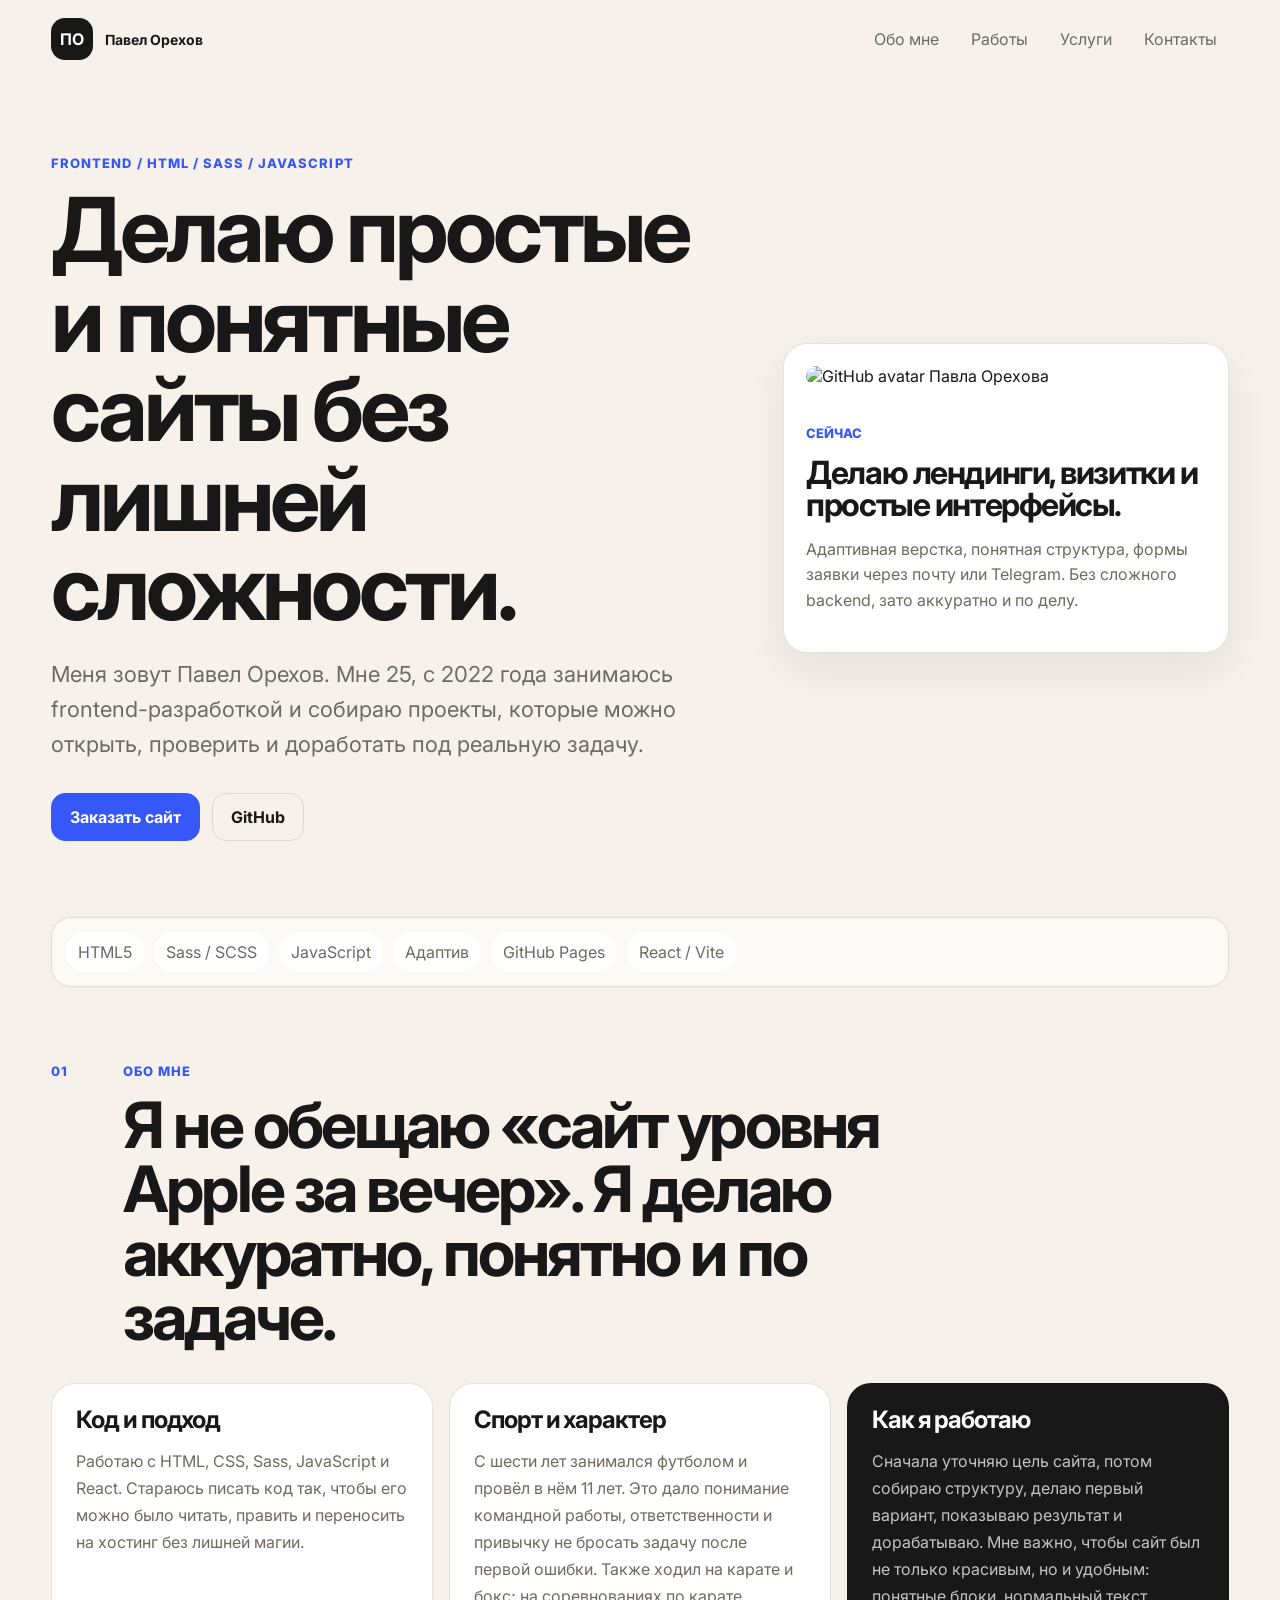
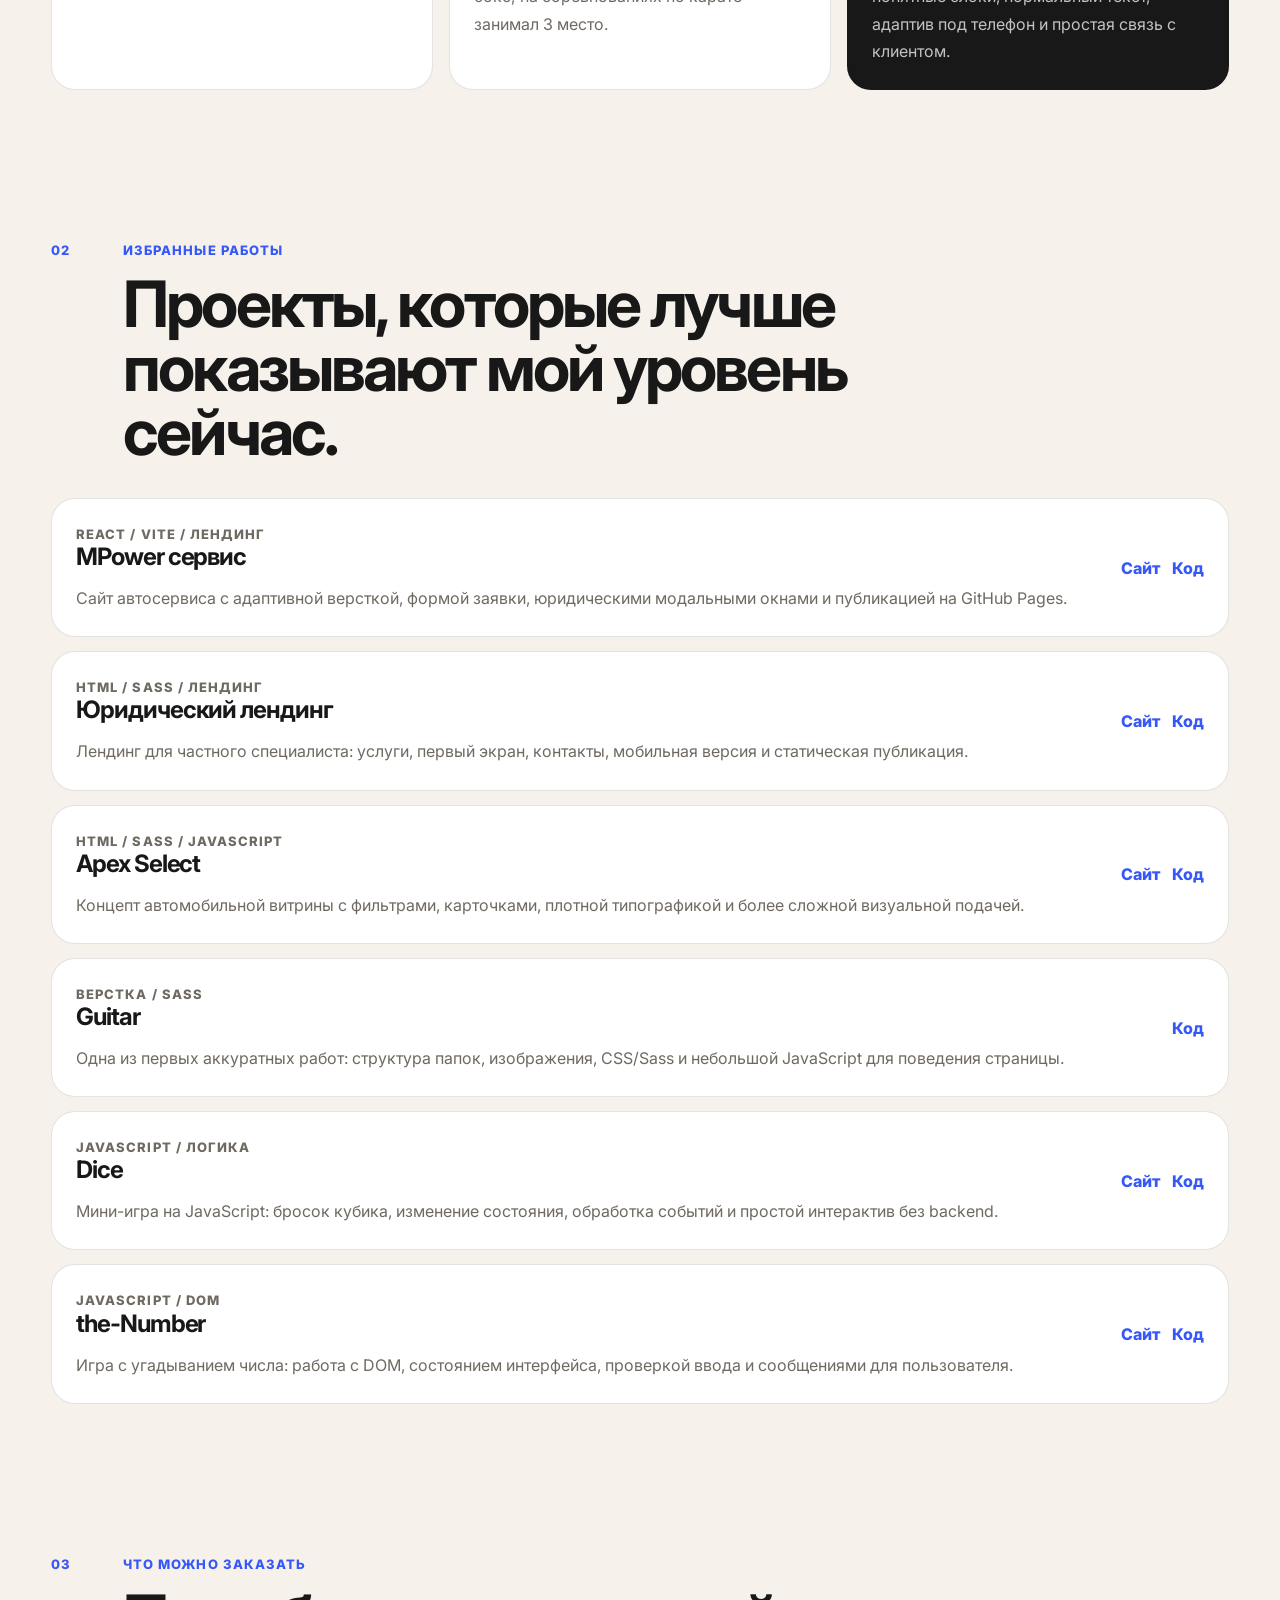
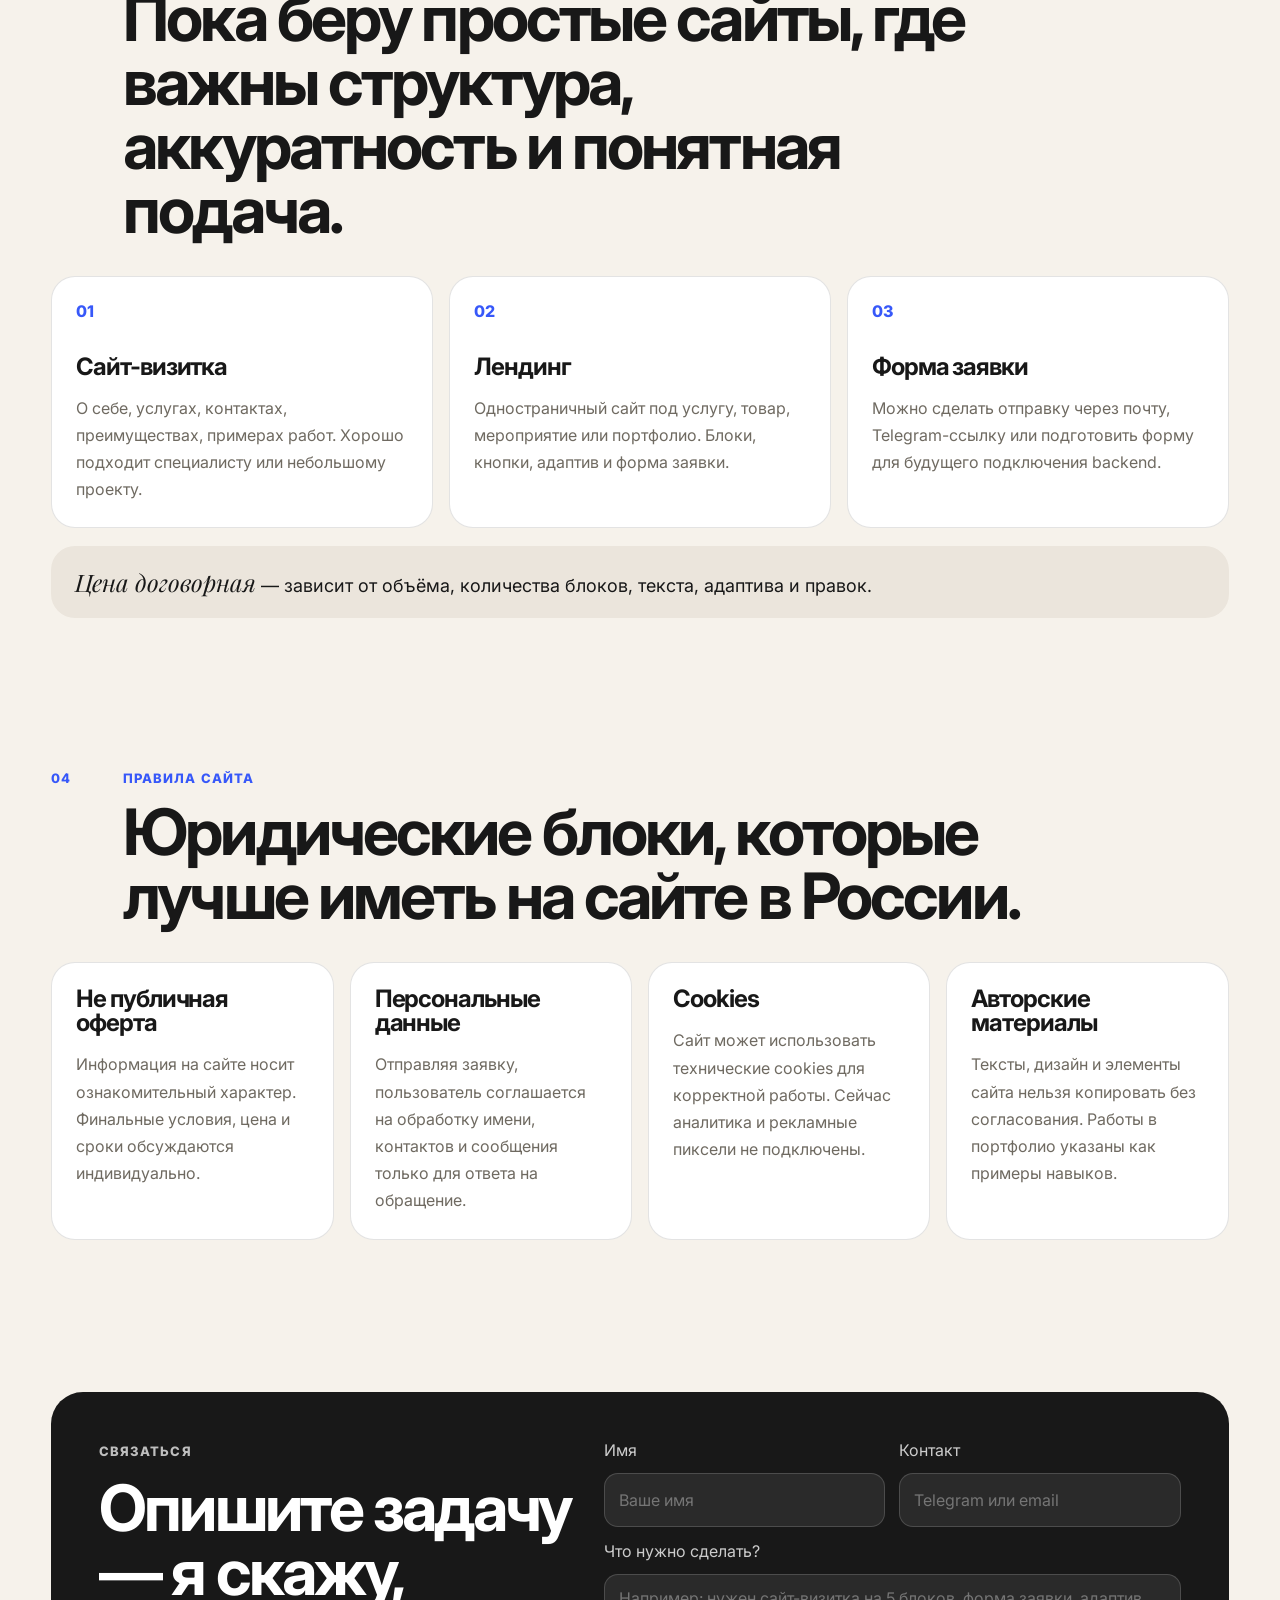
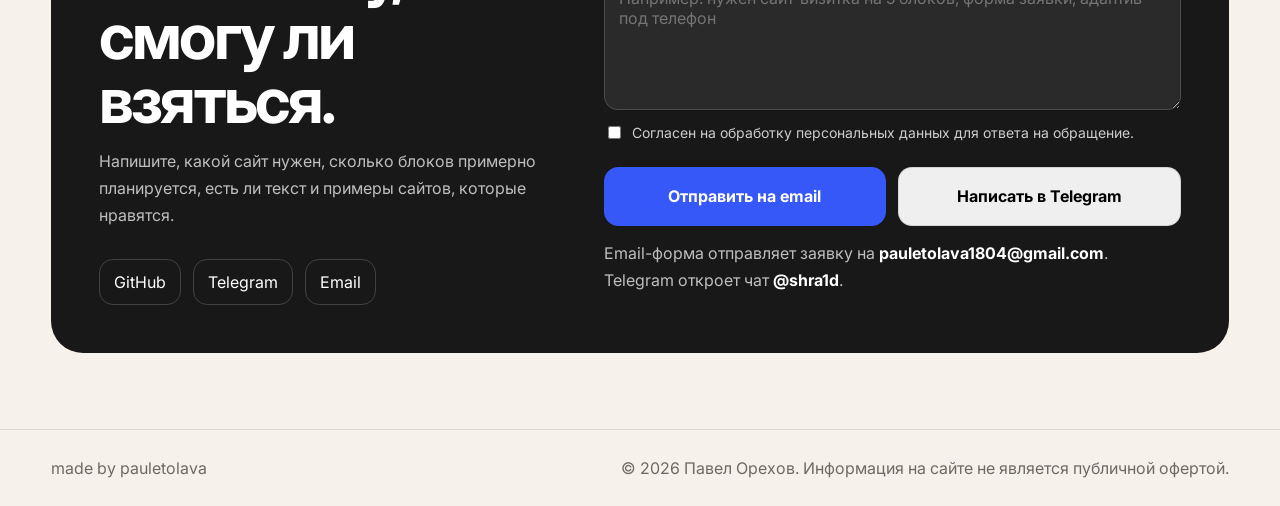
==== index.html @ 25cfa4a0 "Update portfolio projects" ====
<!DOCTYPE html>
<html lang="ru">
<head>
  <meta charset="UTF-8">
  <meta name="viewport" content="width=device-width, initial-scale=1.0">
  <meta name="description" content="Павел Орехов — frontend-разработчик. Сайты-визитки, лендинги и простые интерфейсы на HTML, Sass, JavaScript и React.">
  <meta name="author" content="Павел Орехов">
  <title>Павел Орехов — frontend-разработчик</title>
  <link rel="preconnect" href="https://fonts.googleapis.com">
  <link rel="preconnect" href="https://fonts.gstatic.com" crossorigin>
  <link href="https://fonts.googleapis.com/css2?family=Inter:wght@400;500;600;700;800&family=Playfair+Display:ital,wght@1,600&display=swap" rel="stylesheet">
  <link rel="stylesheet" href="css/style.css">
</head>
<body>
  <header class="header" data-header>
    <a class="logo" href="#top" aria-label="На главную">
      <span>ПО</span>
      <small>Павел Орехов</small>
    </a>

    <nav class="nav" data-nav aria-label="Основная навигация">
      <a href="#about">Обо мне</a>
      <a href="#works">Работы</a>
      <a href="#services">Услуги</a>
      <a href="#contact">Контакты</a>
    </nav>

    <button class="menu" data-menu type="button" aria-label="Открыть меню" aria-expanded="false">
      <span></span>
      <span></span>
    </button>
  </header>

  <main id="top">
    <section class="hero section">
      <div class="hero__content reveal">
        <p class="eyebrow">Frontend / HTML / Sass / JavaScript</p>
        <h1>Делаю простые и понятные сайты без лишней сложности.</h1>
        <p class="lead">
          Меня зовут Павел Орехов. Мне <span data-age data-birth="2001-10-07">24</span>, с 2022 года занимаюсь frontend-разработкой и собираю проекты, которые можно открыть, проверить и доработать под реальную задачу.
        </p>
        <div class="hero__actions">
          <a class="btn btn--primary" href="#contact">Заказать сайт</a>
          <a class="btn btn--ghost" href="https://github.com/Paul1l" target="_blank" rel="noopener">GitHub</a>
        </div>
      </div>

      <aside class="hero__card reveal" aria-label="Краткая информация">
        <img src="https://github.com/Paul1l.png" alt="GitHub avatar Павла Орехова" class="avatar">
        <div>
          <p class="card-label">Сейчас</p>
          <h2>Делаю лендинги, визитки и простые интерфейсы.</h2>
          <p>Адаптивная верстка, понятная структура, формы заявки через почту или Telegram. Без сложного backend, зато аккуратно и по делу.</p>
        </div>
      </aside>
    </section>

    <section class="strip reveal" aria-label="Ключевые навыки">
      <span>HTML5</span>
      <span>Sass / SCSS</span>
      <span>JavaScript</span>
      <span>Адаптив</span>
      <span>GitHub Pages</span>
      <span>React / Vite</span>
    </section>

    <section class="section about" id="about">
      <div class="section-head reveal">
        <p class="number">01</p>
        <div>
          <p class="eyebrow">Обо мне</p>
          <h2>Я не обещаю «сайт уровня Apple за вечер». Я делаю аккуратно, понятно и по задаче.</h2>
        </div>
      </div>

      <div class="about-grid">
        <article class="text-card reveal">
          <h3>Код и подход</h3>
          <p>
            Работаю с HTML, CSS, Sass, JavaScript и React. Стараюсь писать код так, чтобы его можно было читать, править и переносить на хостинг без лишней магии.
          </p>
        </article>

        <article class="text-card reveal">
          <h3>Спорт и характер</h3>
          <p>
            С шести лет занимался футболом и провёл в нём 11 лет. Это дало понимание командной работы, ответственности и привычку не бросать задачу после первой ошибки. Также ходил на карате и бокс; на соревнованиях по карате занимал 3 место.
          </p>
        </article>

        <article class="text-card text-card--accent reveal">
          <h3>Как я работаю</h3>
          <p>
            Сначала уточняю цель сайта, потом собираю структуру, делаю первый вариант, показываю результат и дорабатываю. Мне важно, чтобы сайт был не только красивым, но и удобным: понятные блоки, нормальный текст, адаптив под телефон и простая связь с клиентом.
          </p>
        </article>
      </div>
    </section>

    <section class="section works" id="works">
      <div class="section-head reveal">
        <p class="number">02</p>
        <div>
          <p class="eyebrow">Избранные работы</p>
          <h2>Проекты, которые лучше показывают мой уровень сейчас.</h2>
        </div>
      </div>

      <div class="work-list">
        <article class="work-card reveal">
          <div>
            <p class="work-type">React / Vite / лендинг</p>
            <h3>MPower сервис</h3>
            <p>Сайт автосервиса с адаптивной версткой, формой заявки, юридическими модальными окнами и публикацией на GitHub Pages.</p>
          </div>
          <div class="work-links">
            <a href="https://paul1l.github.io/M_Power-service/" target="_blank" rel="noopener">Сайт</a>
            <a href="https://github.com/Paul1l/M_Power-service" target="_blank" rel="noopener">Код</a>
          </div>
        </article>

        <article class="work-card reveal">
          <div>
            <p class="work-type">HTML / Sass / лендинг</p>
            <h3>Юридический лендинг</h3>
            <p>Лендинг для частного специалиста: услуги, первый экран, контакты, мобильная версия и статическая публикация.</p>
          </div>
          <div class="work-links">
            <a href="https://paul1l.github.io/lawyer-landing/" target="_blank" rel="noopener">Сайт</a>
            <a href="https://github.com/Paul1l/lawyer-landing" target="_blank" rel="noopener">Код</a>
          </div>
        </article>

        <article class="work-card reveal">
          <div>
            <p class="work-type">HTML / Sass / JavaScript</p>
            <h3>Apex Select</h3>
            <p>Концепт автомобильной витрины с фильтрами, карточками, плотной типографикой и более сложной визуальной подачей.</p>
          </div>
          <div class="work-links">
            <a href="https://paul1l.github.io/Apex-Select/" target="_blank" rel="noopener">Сайт</a>
            <a href="https://github.com/Paul1l/Apex-Select" target="_blank" rel="noopener">Код</a>
          </div>
        </article>

        <article class="work-card reveal">
          <div>
            <p class="work-type">Верстка / Sass</p>
            <h3>Guitar</h3>
            <p>Одна из первых аккуратных работ: структура папок, изображения, CSS/Sass и небольшой JavaScript для поведения страницы.</p>
          </div>
          <div class="work-links">
            <a href="https://github.com/Paul1l/Guitar" target="_blank" rel="noopener">Код</a>
          </div>
        </article>

        <article class="work-card reveal">
          <div>
            <p class="work-type">JavaScript / логика</p>
            <h3>Dice</h3>
            <p>Мини-игра на JavaScript: бросок кубика, изменение состояния, обработка событий и простой интерактив без backend.</p>
          </div>
          <div class="work-links">
            <a href="https://paul1l.github.io/-dice/" target="_blank" rel="noopener">Сайт</a>
            <a href="https://github.com/Paul1l/-dice" target="_blank" rel="noopener">Код</a>
          </div>
        </article>

        <article class="work-card reveal">
          <div>
            <p class="work-type">JavaScript / DOM</p>
            <h3>the-Number</h3>
            <p>Игра с угадыванием числа: работа с DOM, состоянием интерфейса, проверкой ввода и сообщениями для пользователя.</p>
          </div>
          <div class="work-links">
            <a href="https://paul1l.github.io/the-Number/" target="_blank" rel="noopener">Сайт</a>
            <a href="https://github.com/Paul1l/the-Number" target="_blank" rel="noopener">Код</a>
          </div>
        </article>
      </div>
    </section>

    <section class="section services" id="services">
      <div class="section-head reveal">
        <p class="number">03</p>
        <div>
          <p class="eyebrow">Что можно заказать</p>
          <h2>Пока беру простые сайты, где важны структура, аккуратность и понятная подача.</h2>
        </div>
      </div>

      <div class="service-grid">
        <article class="service-card reveal">
          <span>01</span>
          <h3>Сайт-визитка</h3>
          <p>О себе, услугах, контактах, преимуществах, примерах работ. Хорошо подходит специалисту или небольшому проекту.</p>
        </article>
        <article class="service-card reveal">
          <span>02</span>
          <h3>Лендинг</h3>
          <p>Одностраничный сайт под услугу, товар, мероприятие или портфолио. Блоки, кнопки, адаптив и форма заявки.</p>
        </article>
        <article class="service-card reveal">
          <span>03</span>
          <h3>Форма заявки</h3>
          <p>Можно сделать отправку через почту, Telegram-ссылку или подготовить форму для будущего подключения backend.</p>
        </article>
      </div>

      <div class="price-note reveal">
        <p><em>Цена договорная</em> — зависит от объёма, количества блоков, текста, адаптива и правок.</p>
      </div>
    </section>

    <section class="section rules" id="rules">
      <div class="section-head reveal">
        <p class="number">04</p>
        <div>
          <p class="eyebrow">Правила сайта</p>
          <h2>Юридические блоки, которые лучше иметь на сайте в России.</h2>
        </div>
      </div>

      <div class="rules-grid">
        <article class="rule-card reveal">
          <h3>Не публичная оферта</h3>
          <p>Информация на сайте носит ознакомительный характер. Финальные условия, цена и сроки обсуждаются индивидуально.</p>
        </article>
        <article class="rule-card reveal">
          <h3>Персональные данные</h3>
          <p>Отправляя заявку, пользователь соглашается на обработку имени, контактов и сообщения только для ответа на обращение.</p>
        </article>
        <article class="rule-card reveal">
          <h3>Cookies</h3>
          <p>Сайт может использовать технические cookies для корректной работы. Сейчас аналитика и рекламные пиксели не подключены.</p>
        </article>
        <article class="rule-card reveal">
          <h3>Авторские материалы</h3>
          <p>Тексты, дизайн и элементы сайта нельзя копировать без согласования. Работы в портфолио указаны как примеры навыков.</p>
        </article>
      </div>
    </section>

    <section class="section contact" id="contact">
      <div class="contact-box reveal">
        <div class="contact-box__text">
          <p class="eyebrow">Связаться</p>
          <h2>Опишите задачу — я скажу, смогу ли взяться.</h2>
          <p>Напишите, какой сайт нужен, сколько блоков примерно планируется, есть ли текст и примеры сайтов, которые нравятся.</p>
          <div class="contact-links">
            <a href="https://github.com/Paul1l" target="_blank" rel="noopener">GitHub</a>
            <a href="https://t.me/pauletolava1804" target="_blank" rel="noopener">Telegram</a>
            <a href="mailto:pauletolava1804@gmail.com">Email</a>
          </div>
        </div>

        <form class="form" data-form action="https://formsubmit.co/pauletolava1804@gmail.com" method="POST">
          <input type="hidden" name="_subject" value="Новая заявка с сайта-визитки Павла Орехова">
          <input type="hidden" name="_template" value="table">
          <input type="hidden" name="_captcha" value="false">
          <input type="text" name="_honey" tabindex="-1" autocomplete="off" class="honeypot" aria-hidden="true">

          <label>
            Имя
            <input type="text" name="name" placeholder="Ваше имя" required>
          </label>
          <label>
            Контакт
            <input type="text" name="contact" placeholder="Telegram или email" required>
          </label>
          <label class="wide">
            Что нужно сделать?
            <textarea name="message" rows="5" placeholder="Например: нужен сайт-визитка на 5 блоков, форма заявки, адаптив под телефон" required></textarea>
          </label>
          <label class="agree wide">
            <input type="checkbox" name="agree" required>
            <span>Согласен на обработку персональных данных для ответа на обращение.</span>
          </label>

          <div class="form-actions wide">
            <button class="btn btn--primary" type="submit">Отправить на email</button>
            <button class="btn btn--ghost" type="button" data-telegram>Написать в Telegram</button>
          </div>

          <p class="form-message wide" data-message aria-live="polite">Email-форма отправляет заявку на <strong>pauletolava1804@gmail.com</strong>. Telegram откроет чат <strong>@shra1d</strong>.</p>
        </form>
      </div>
    </section>
  </main>

  <footer class="footer">
    <p>made by pauletolava</p>
    <p>© <span data-year></span> Павел Орехов. Информация на сайте не является публичной офертой.</p>
  </footer>

  <script src="js/main.js"></script>
</body>
</html>
---- css/style.css ----
* {
  box-sizing: border-box;
}

html {
  scroll-behavior: smooth;
}

body {
  margin: 0;
  font-family: Inter, system-ui, -apple-system, BlinkMacSystemFont, "Segoe UI", sans-serif;
  color: #181818;
  background: #f6f2eb;
}

a {
  color: inherit;
}

button, input, textarea {
  font: inherit;
}

.header {
  position: sticky;
  top: 0;
  z-index: 20;
  display: flex;
  align-items: center;
  justify-content: space-between;
  gap: 20px;
  padding: 18px clamp(16px, 4vw, 56px);
  background: rgba(246, 242, 235, 0.86);
  backdrop-filter: blur(14px);
  border-bottom: 1px solid transparent;
}
.header.is-scrolled {
  border-color: rgba(24, 24, 24, 0.12);
}

.logo {
  display: inline-flex;
  align-items: center;
  gap: 12px;
  text-decoration: none;
  font-weight: 700;
}
.logo span {
  width: 42px;
  height: 42px;
  border-radius: 14px;
  display: grid;
  place-items: center;
  background: #181818;
  color: white;
}
.logo small {
  font-size: 14px;
}

.nav {
  display: flex;
  gap: 8px;
}
.nav a {
  text-decoration: none;
  color: #6f6a61;
  padding: 10px 12px;
  border-radius: 999px;
}
.nav a:hover {
  color: #181818;
  background: #ebe5dc;
}

.menu {
  display: none;
}

.section {
  padding: 76px clamp(16px, 4vw, 56px);
}

.hero {
  min-height: 82vh;
  display: grid;
  grid-template-columns: 1.2fr 0.8fr;
  gap: clamp(32px, 5vw, 76px);
  align-items: center;
}

.eyebrow, .number, .work-type {
  margin: 0 0 14px;
  font-size: 13px;
  color: #3758f9;
  font-weight: 800;
  text-transform: uppercase;
  letter-spacing: 0.08em;
}

h1, h2, h3 {
  margin: 0;
  line-height: 1;
  letter-spacing: -0.045em;
}

h1 {
  font-size: clamp(44px, 7vw, 92px);
  max-width: 920px;
}

h2 {
  font-size: clamp(32px, 5vw, 64px);
  max-width: 900px;
}

h3 {
  font-size: 24px;
}

.lead {
  max-width: 780px;
  margin: 24px 0 0;
  font-size: clamp(18px, 2vw, 22px);
  line-height: 1.6;
  color: #6f6a61;
}

.hero__actions, .contact-links {
  display: flex;
  flex-wrap: wrap;
  gap: 12px;
  margin-top: 30px;
}

.btn {
  display: inline-flex;
  justify-content: center;
  align-items: center;
  min-height: 48px;
  padding: 0 18px;
  border-radius: 14px;
  border: 1px solid rgba(24, 24, 24, 0.12);
  text-decoration: none;
  font-weight: 700;
  cursor: pointer;
}
.btn--primary {
  background: #3758f9;
  color: white;
  border-color: #3758f9;
}
.btn--primary:hover {
  background: #2237a8;
}
.btn--ghost:hover {
  background: #ebe5dc;
}

.hero__card {
  padding: 22px;
  border: 1px solid rgba(24, 24, 24, 0.12);
  border-radius: 24px;
  background: #ffffff;
  box-shadow: 0 18px 50px rgba(24, 24, 24, 0.08);
}
.hero__card .avatar {
  width: 118px;
  height: 118px;
  border-radius: 30px;
  object-fit: cover;
  margin-bottom: 24px;
}
.hero__card h2 {
  font-size: 32px;
  margin-bottom: 14px;
}
.hero__card p {
  color: #6f6a61;
  line-height: 1.6;
}

.card-label {
  color: #3758f9 !important;
  font-weight: 800;
  text-transform: uppercase;
  font-size: 13px;
}

.strip {
  margin: 0 clamp(16px, 4vw, 56px);
  padding: 14px;
  display: flex;
  flex-wrap: wrap;
  gap: 10px;
  border: 1px solid rgba(24, 24, 24, 0.12);
  border-radius: 20px;
  background: rgba(255, 255, 255, 0.55);
}
.strip span {
  padding: 10px 12px;
  background: #ffffff;
  border-radius: 999px;
  color: #6f6a61;
}

.section-head {
  display: grid;
  grid-template-columns: 52px 1fr;
  gap: 20px;
  margin-bottom: 34px;
}

.about-grid, .service-grid, .rules-grid {
  display: grid;
  grid-template-columns: repeat(3, 1fr);
  gap: 16px;
}

.rules-grid {
  grid-template-columns: repeat(4, 1fr);
}

.text-card, .service-card, .rule-card, .work-card {
  background: #ffffff;
  border: 1px solid rgba(24, 24, 24, 0.12);
  border-radius: 24px;
  padding: 24px;
}
.text-card p, .service-card p, .rule-card p, .work-card p {
  color: #6f6a61;
  line-height: 1.7;
  margin-bottom: 0;
}

.text-card--accent {
  background: #181818;
  color: white;
}
.text-card--accent p {
  color: rgba(255, 255, 255, 0.74);
}

.work-list {
  display: grid;
  gap: 14px;
}

.work-card {
  display: grid;
  grid-template-columns: 1fr auto;
  gap: 20px;
  align-items: center;
}
.work-card a {
  color: #3758f9;
  font-weight: 800;
  text-decoration: none;
  white-space: nowrap;
}

.work-links {
  display: flex;
  flex-wrap: wrap;
  justify-content: flex-end;
  gap: 12px;
}

.service-card span {
  display: inline-block;
  color: #3758f9;
  font-weight: 800;
  margin-bottom: 34px;
}

.price-note {
  margin-top: 18px;
  background: #ebe5dc;
  border-radius: 24px;
  padding: 20px 24px;
}
.price-note p {
  margin: 0;
  font-size: 18px;
}
.price-note em {
  font-family: "Playfair Display", serif;
  font-size: 24px;
}

.contact-box {
  display: grid;
  grid-template-columns: 0.9fr 1.1fr;
  gap: 32px;
  background: #181818;
  color: white;
  border-radius: 32px;
  padding: clamp(22px, 5vw, 48px);
}
.contact-box h2 {
  color: white;
}
.contact-box p {
  color: rgba(255, 255, 255, 0.72);
  line-height: 1.7;
}

.contact-links a {
  color: white;
  text-decoration: none;
  border: 1px solid rgba(255, 255, 255, 0.18);
  border-radius: 14px;
  padding: 12px 14px;
}
.contact-links a:hover {
  background: rgba(255, 255, 255, 0.1);
}

.form {
  display: grid;
  grid-template-columns: 1fr 1fr;
  gap: 14px;
}
.form label {
  display: grid;
  gap: 8px;
  color: rgba(255, 255, 255, 0.78);
}
.form input, .form textarea {
  width: 100%;
  border: 1px solid rgba(255, 255, 255, 0.16);
  border-radius: 14px;
  background: rgba(255, 255, 255, 0.08);
  color: white;
  padding: 13px 14px;
  outline: none;
}
.form textarea {
  resize: vertical;
  min-height: 130px;
}
.form input:focus, .form textarea:focus {
  border-color: white;
}

.wide {
  grid-column: 1/-1;
}

.agree {
  display: flex !important;
  grid-template-columns: auto 1fr;
  align-items: flex-start;
  flex-direction: row;
  font-size: 14px;
}
.agree input {
  width: auto;
  margin-top: 2px;
}

.form-message {
  margin: 0;
  min-height: 22px;
  color: rgba(255, 255, 255, 0.78);
}

.footer {
  padding: 28px clamp(16px, 4vw, 56px);
  display: flex;
  justify-content: space-between;
  gap: 16px;
  color: #6f6a61;
  border-top: 1px solid rgba(24, 24, 24, 0.12);
}
.footer p {
  margin: 0;
}

.reveal {
  opacity: 0;
  transform: translateY(18px);
  transition: opacity 0.55s ease, transform 0.55s ease;
}

.reveal.is-visible {
  opacity: 1;
  transform: translateY(0);
}

@media (max-width: 900px) {
  .menu {
    display: grid;
    gap: 5px;
    width: 44px;
    height: 44px;
    background: #ffffff;
    border: 1px solid rgba(24, 24, 24, 0.12);
    border-radius: 12px;
    place-content: center;
  }
  .menu span {
    display: block;
    width: 20px;
    height: 2px;
    background: #181818;
  }
  .nav {
    display: none;
    position: absolute;
    top: 72px;
    left: 16px;
    right: 16px;
    background: #ffffff;
    border: 1px solid rgba(24, 24, 24, 0.12);
    border-radius: 18px;
    padding: 12px;
    flex-direction: column;
  }
  .nav.is-open {
    display: flex;
  }
  .hero, .contact-box, .section-head {
    grid-template-columns: 1fr;
  }
  .about-grid, .service-grid, .rules-grid {
    grid-template-columns: 1fr;
  }
  .work-card {
    grid-template-columns: 1fr;
  }
  .work-links {
    justify-content: flex-start;
  }
  .form {
    grid-template-columns: 1fr;
  }
  .footer {
    flex-direction: column;
  }
}
.honeypot {
  position: absolute !important;
  left: -9999px !important;
  opacity: 0 !important;
  pointer-events: none !important;
}

.form-actions {
  display: flex;
  flex-wrap: wrap;
  gap: 12px;
}
.form-actions .btn {
  flex: 1 1 180px;
  min-width: 0;
}

.form-message a {
  color: white;
  font-weight: 800;
}
.form-message strong {
  color: white;
}
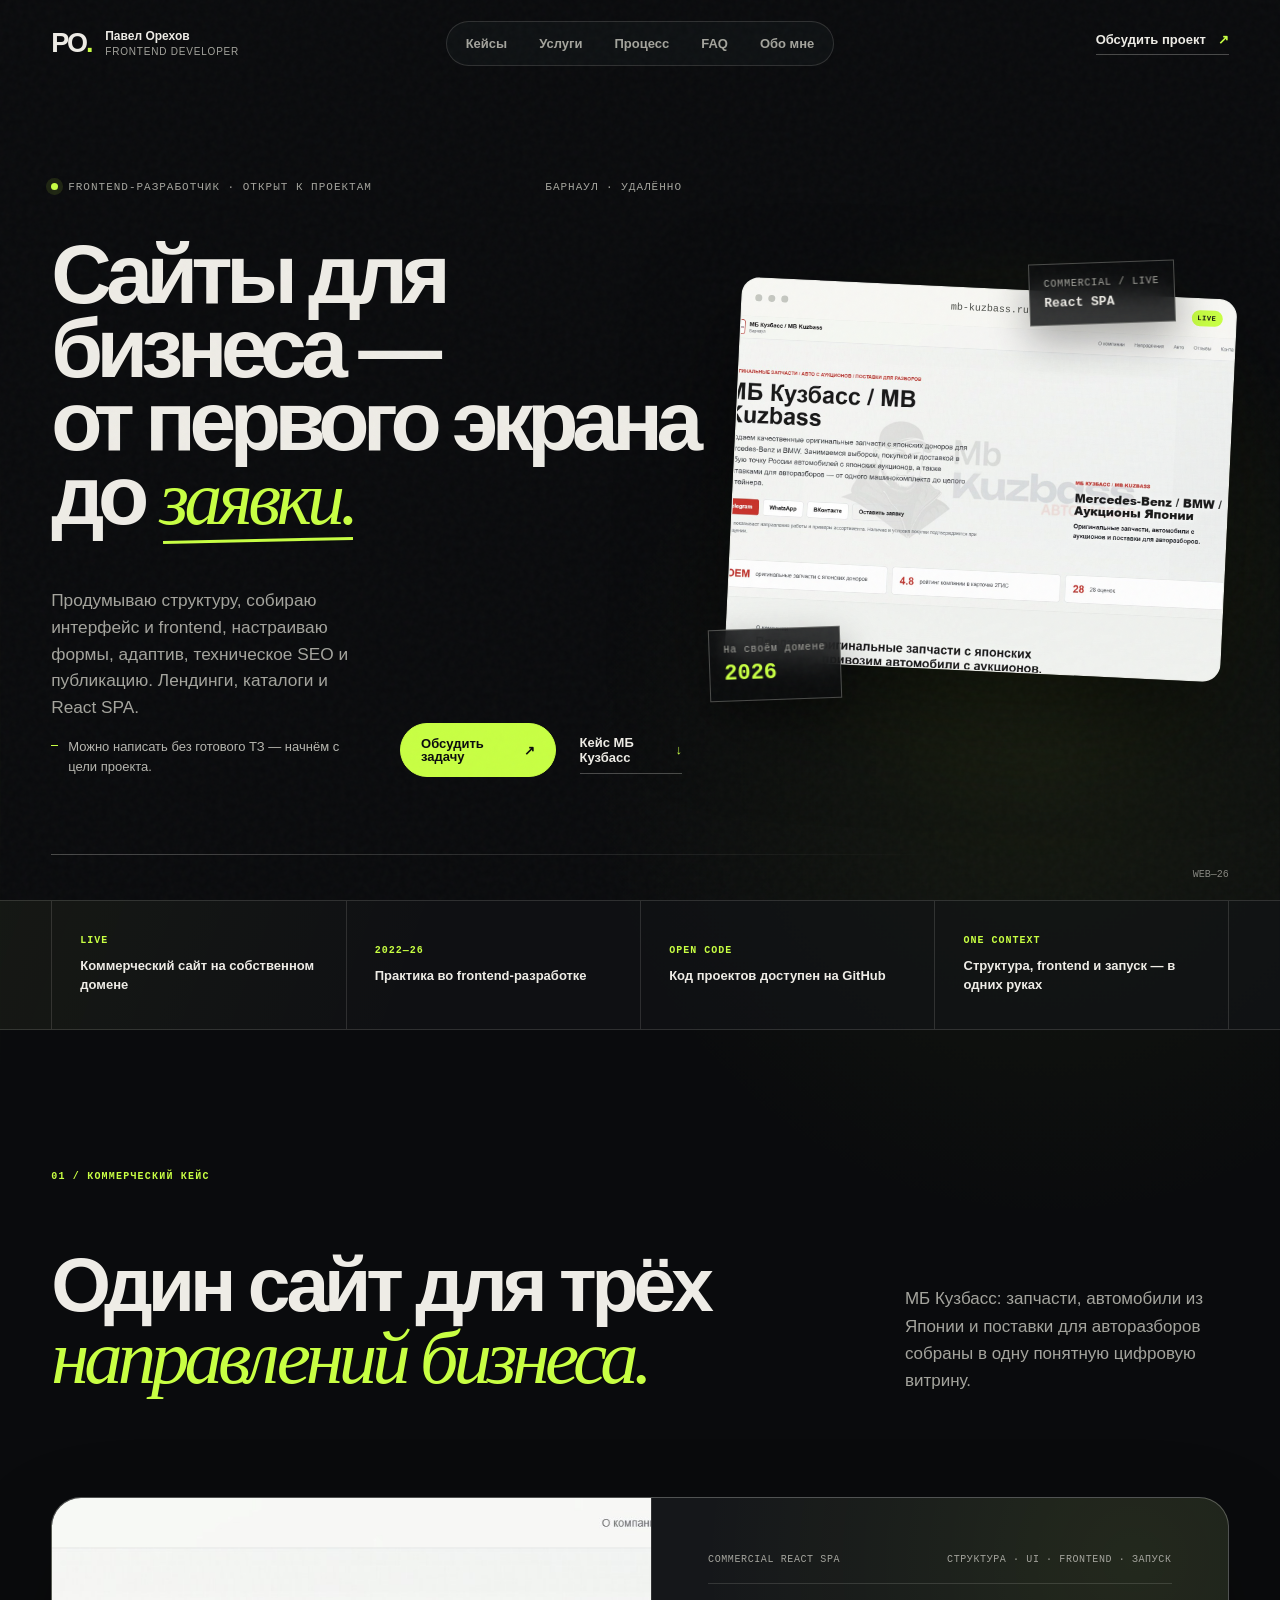
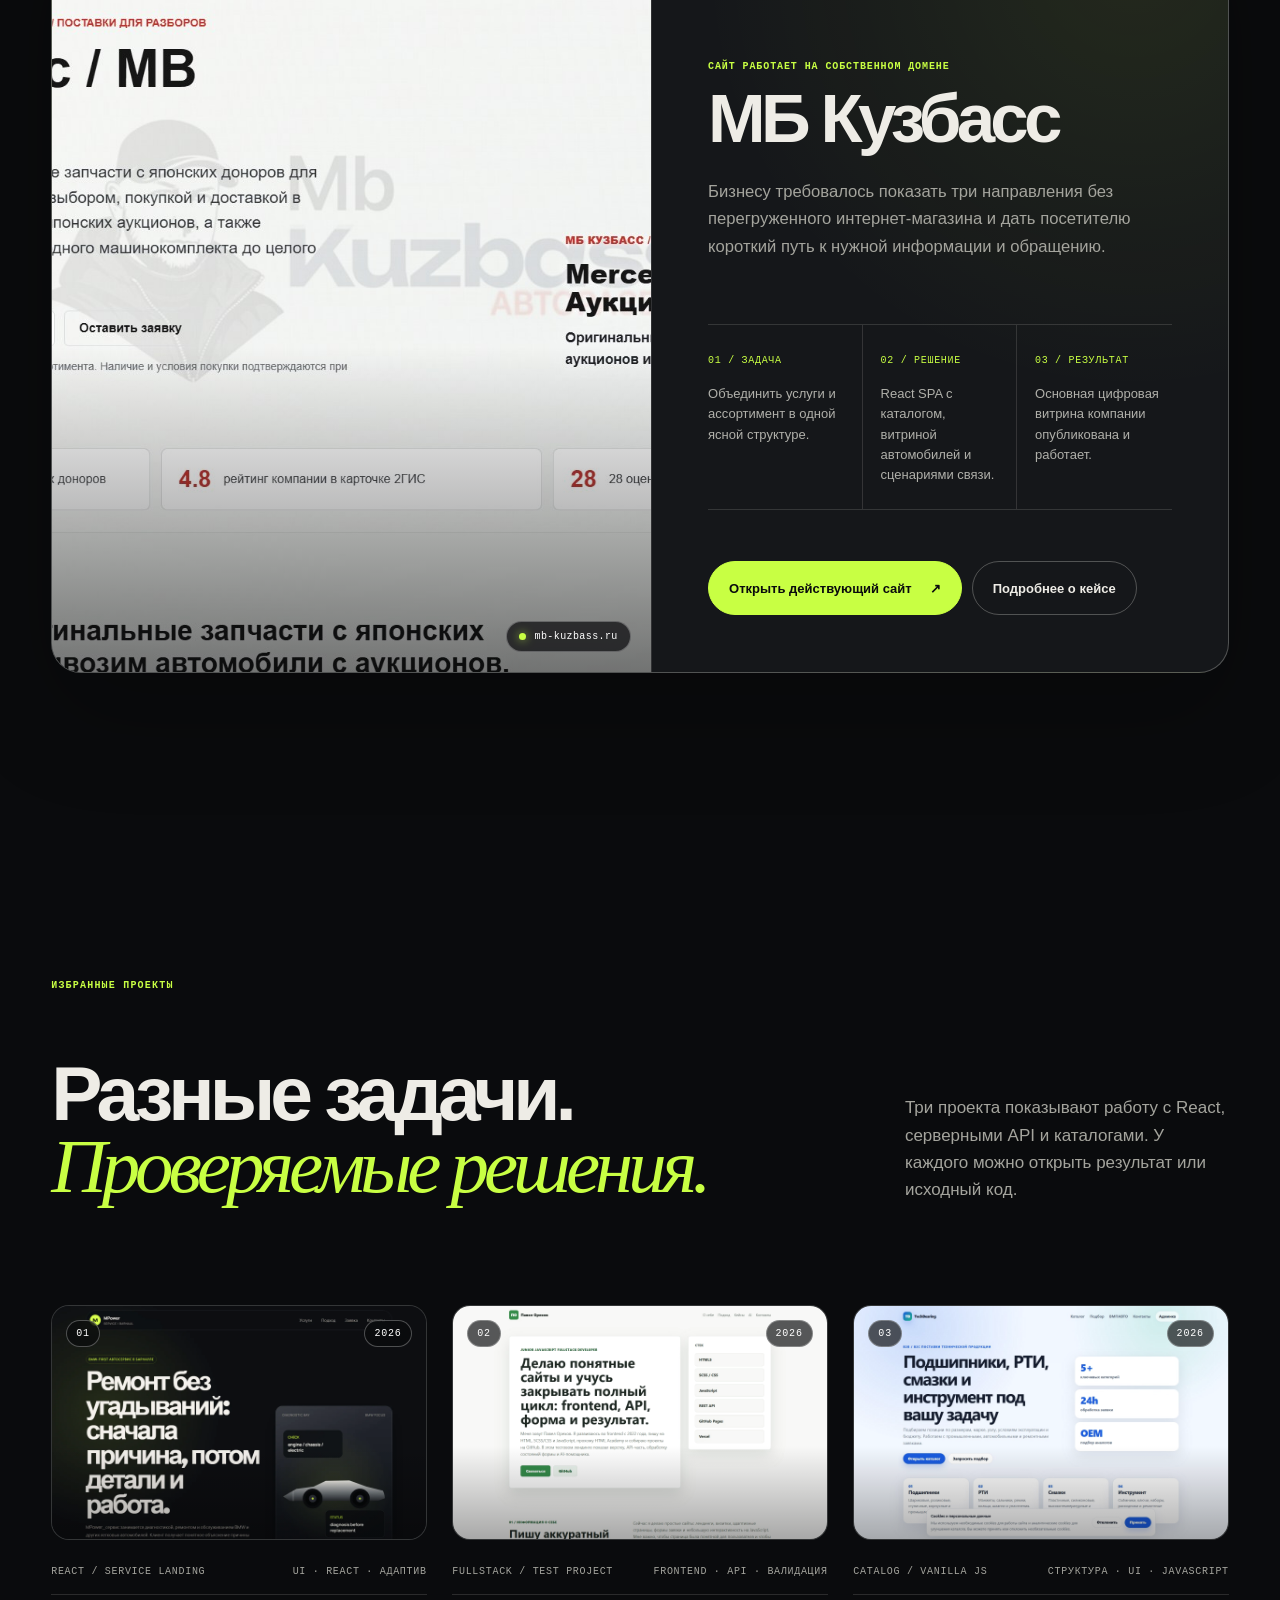
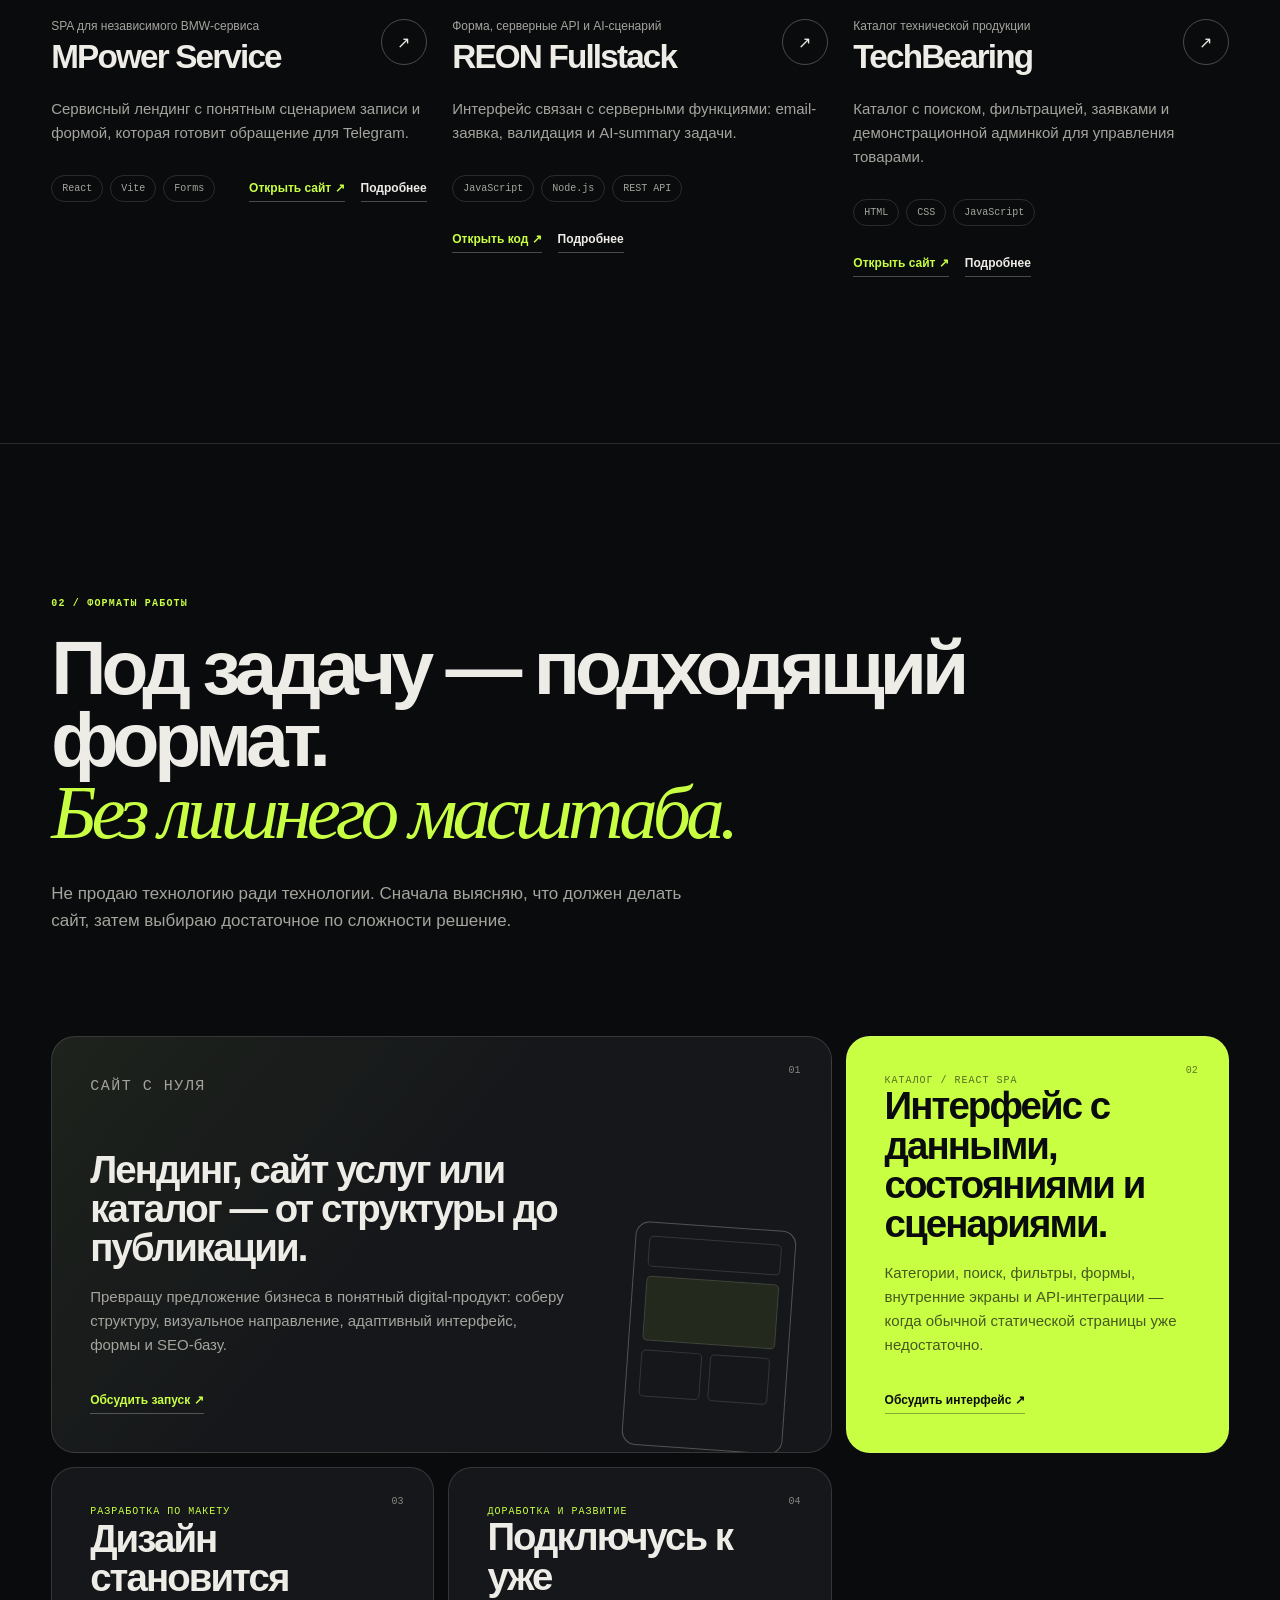
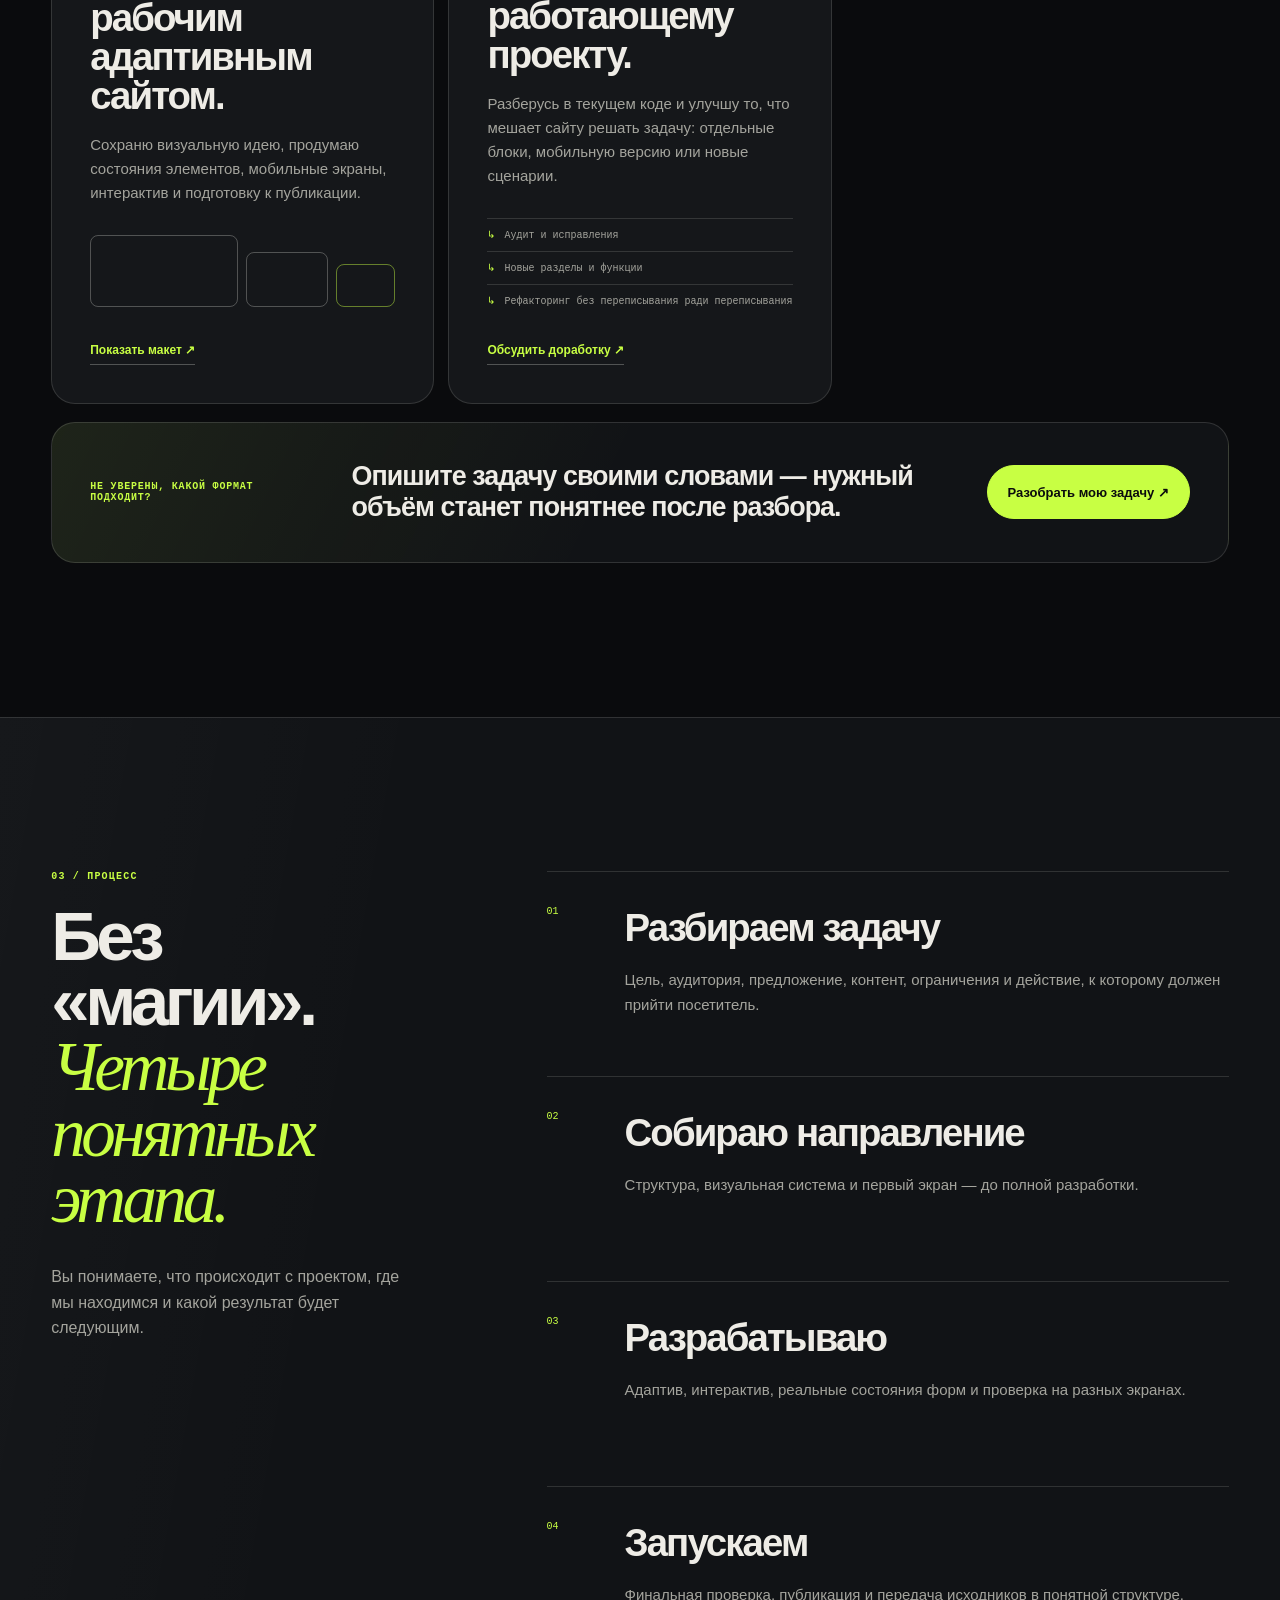
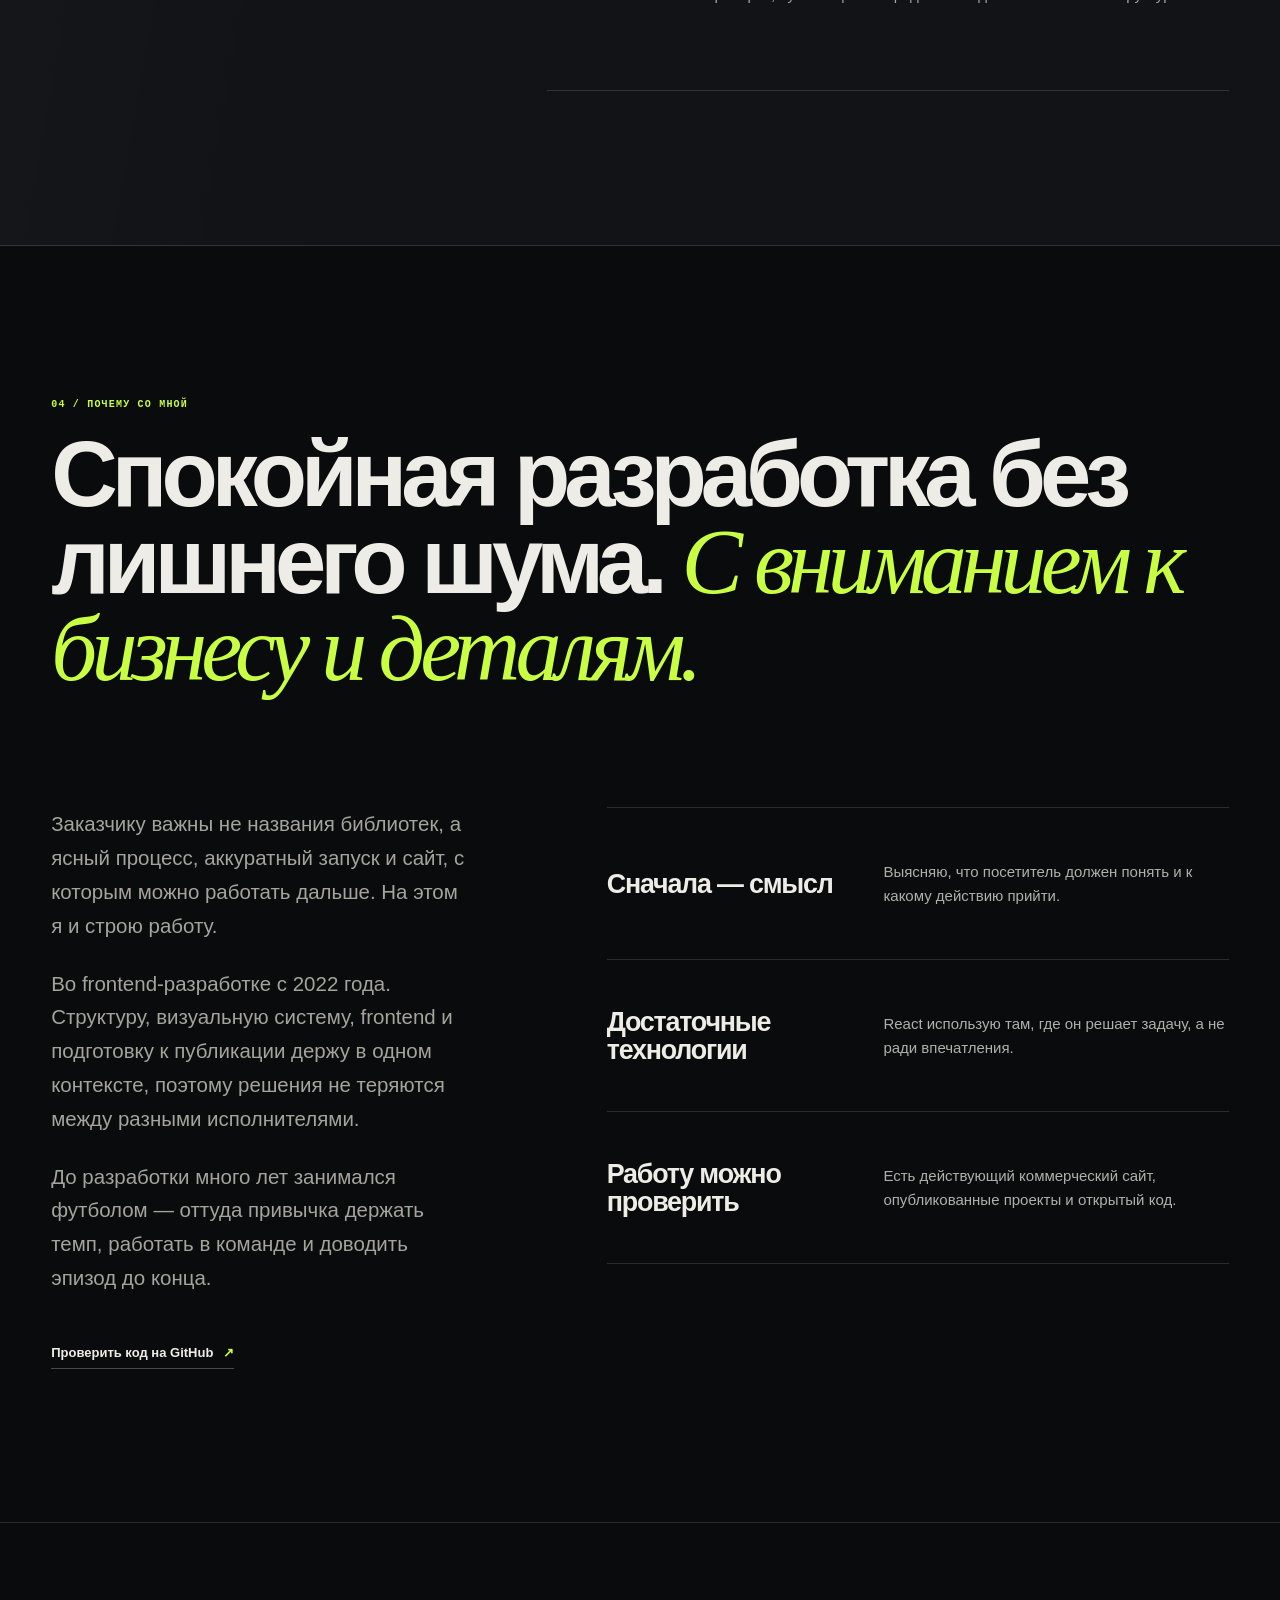
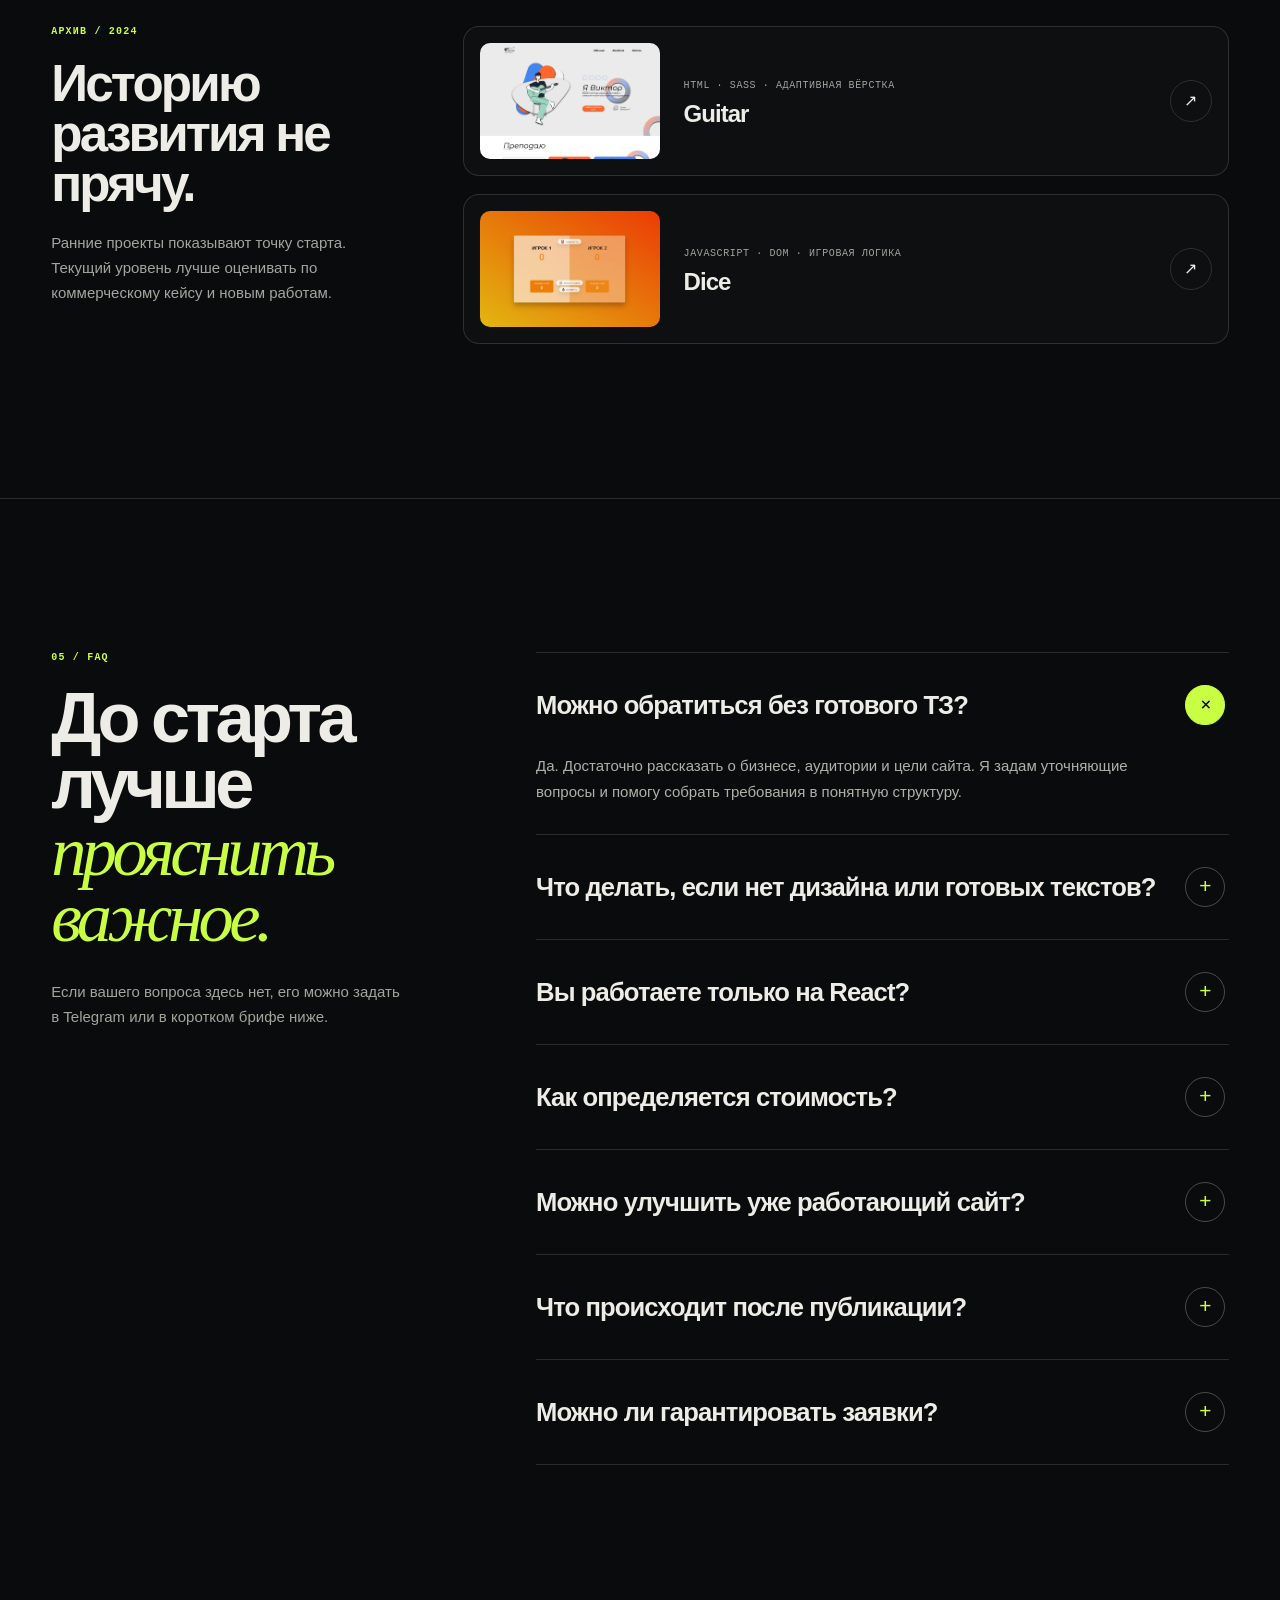
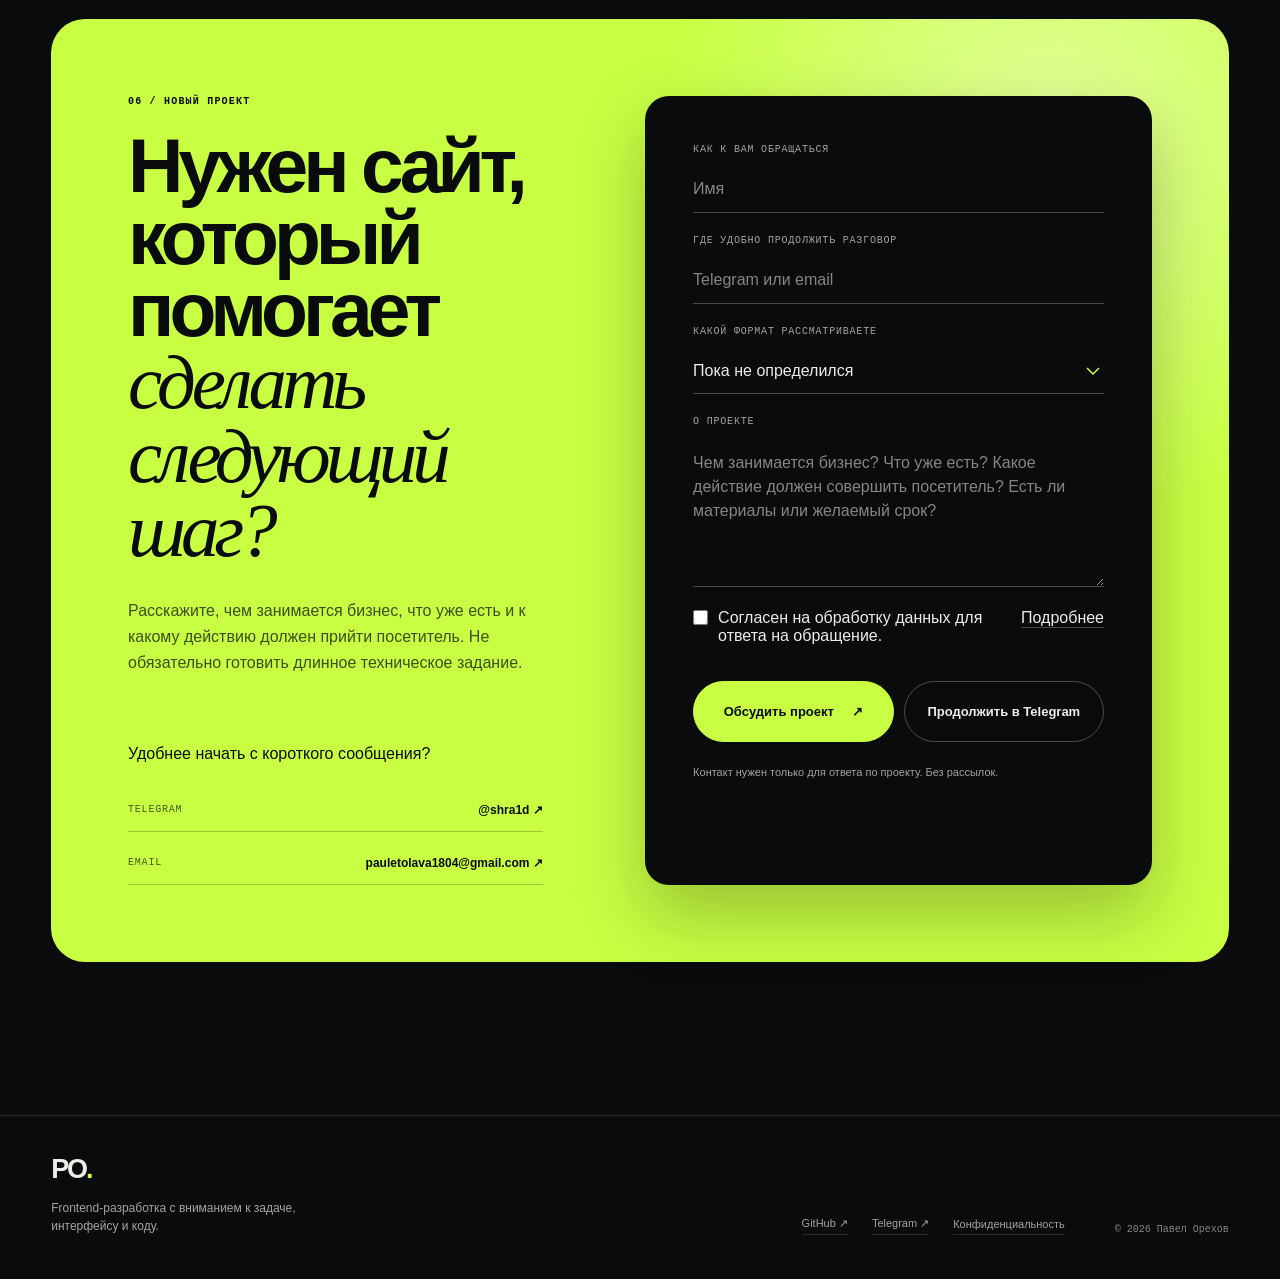
==== commit 269bb447: "Make portfolio conversion-focused" ====
--- a/index.html
+++ b/index.html
@@ -3,296 +3,732 @@
 <head>
   <meta charset="UTF-8">
   <meta name="viewport" content="width=device-width, initial-scale=1.0">
-  <meta name="description" content="Павел Орехов — frontend-разработчик. Сайты-визитки, лендинги и простые интерфейсы на HTML, Sass, JavaScript и React.">
+  <meta name="description" content="Проектирую и запускаю лендинги, каталоги и React SPA для бизнеса: структура, адаптив, формы, техническое SEO и публикация. Коммерческий кейс МБ Кузбасс.">
   <meta name="author" content="Павел Орехов">
-  <title>Павел Орехов — frontend-разработчик</title>
-  <link rel="preconnect" href="https://fonts.googleapis.com">
-  <link rel="preconnect" href="https://fonts.gstatic.com" crossorigin>
-  <link href="https://fonts.googleapis.com/css2?family=Inter:wght@400;500;600;700;800&family=Playfair+Display:ital,wght@1,600&display=swap" rel="stylesheet">
+  <meta name="theme-color" content="#0a0b0d">
+  <meta property="og:type" content="website">
+  <meta property="og:locale" content="ru_RU">
+  <meta property="og:title" content="Разработка сайтов для бизнеса — Павел Орехов">
+  <meta property="og:description" content="Лендинги, каталоги и React SPA: от структуры и интерфейса до формы заявки и публикации.">
+  <meta property="og:url" content="https://paul1l.github.io/Portfolio-site/">
+  <meta property="og:image" content="https://paul1l.github.io/Portfolio-site/assets/projects/mb-kuzbass.jpg">
+  <link rel="canonical" href="https://paul1l.github.io/Portfolio-site/">
+  <link rel="icon" href="favicon.svg" type="image/svg+xml">
+  <title>Разработка сайтов для бизнеса — Павел Орехов</title>
   <link rel="stylesheet" href="css/style.css">
 </head>
 <body>
-  <header class="header" data-header>
-    <a class="logo" href="#top" aria-label="На главную">
-      <span>ПО</span>
-      <small>Павел Орехов</small>
+  <a class="skip-link" href="#main">Перейти к содержанию</a>
+
+  <div class="scroll-progress" aria-hidden="true"><span data-progress></span></div>
+  <div class="ambient-glow" data-glow aria-hidden="true"></div>
+
+  <header class="site-header" data-header>
+    <a class="brand" href="#top" aria-label="Павел Орехов — на главную">
+      <span class="brand__mark">PO<span>.</span></span>
+      <span class="brand__name">Павел Орехов<br><small>frontend developer</small></span>
     </a>
 
-    <nav class="nav" data-nav aria-label="Основная навигация">
+    <nav class="site-nav" id="site-navigation" data-nav aria-label="Основная навигация">
+      <a href="#commercial-case">Кейсы</a>
+      <a href="#services">Услуги</a>
+      <a href="#process">Процесс</a>
+      <a href="#faq">FAQ</a>
       <a href="#about">Обо мне</a>
-      <a href="#works">Работы</a>
-      <a href="#services">Услуги</a>
-      <a href="#contact">Контакты</a>
+      <a class="site-nav__cta" href="#contact">Обсудить проект ↗</a>
     </nav>
 
-    <button class="menu" data-menu type="button" aria-label="Открыть меню" aria-expanded="false">
+    <a class="header-cta" href="#contact">
+      Обсудить проект
+      <span aria-hidden="true">↗</span>
+    </a>
+
+    <button class="menu-button" data-menu type="button" aria-label="Открыть меню" aria-controls="site-navigation" aria-expanded="false">
       <span></span>
       <span></span>
     </button>
   </header>
 
-  <main id="top">
-    <section class="hero section">
-      <div class="hero__content reveal">
-        <p class="eyebrow">Frontend / HTML / Sass / JavaScript</p>
-        <h1>Делаю простые и понятные сайты без лишней сложности.</h1>
-        <p class="lead">
-          Меня зовут Павел Орехов. Мне <span data-age data-birth="2001-10-07">24</span>, с 2022 года занимаюсь frontend-разработкой и собираю проекты, которые можно открыть, проверить и доработать под реальную задачу.
+  <main id="main">
+    <section class="hero shell" id="top">
+      <div class="hero__copy">
+        <div class="hero__meta reveal">
+          <span class="status-dot"></span>
+          <span>Frontend-разработчик · открыт к проектам</span>
+          <span class="hero__location">Барнаул · удалённо</span>
+        </div>
+
+        <h1 class="hero__title reveal">
+          Сайты для бизнеса —
+          <span class="hero__title-line">от первого экрана</span>
+          до <em>заявки.</em>
+        </h1>
+
+        <div class="hero__bottom reveal">
+          <div>
+            <p class="hero__lead">
+              Продумываю структуру, собираю интерфейс и frontend, настраиваю формы,
+              адаптив, техническое SEO и публикацию. Лендинги, каталоги и React SPA.
+            </p>
+            <p class="hero__note">Можно написать без готового ТЗ — начнём с цели проекта.</p>
+          </div>
+
+          <div class="hero__actions">
+            <a class="button button--accent" href="#contact">
+              Обсудить задачу
+              <span aria-hidden="true">↗</span>
+            </a>
+            <a class="text-link" href="#commercial-case">
+              Кейс МБ Кузбасс <span aria-hidden="true">↓</span>
+            </a>
+          </div>
+        </div>
+      </div>
+
+      <div class="hero-showcase reveal" data-tilt>
+        <a class="browser-frame" href="https://mb-kuzbass.ru/" target="_blank" rel="noopener noreferrer" aria-label="Открыть действующий сайт МБ Кузбасс">
+          <div class="browser-frame__top">
+            <span></span><span></span><span></span>
+            <p>mb-kuzbass.ru</p>
+            <strong>LIVE</strong>
+          </div>
+          <div class="browser-frame__screen">
+            <img src="assets/projects/mb-kuzbass.jpg" alt="Первый экран сайта МБ Кузбасс" width="1600" height="1000" fetchpriority="high">
+          </div>
+        </a>
+
+        <div class="showcase-note showcase-note--top">
+          <span>COMMERCIAL / LIVE</span>
+          <strong>React SPA</strong>
+        </div>
+        <div class="showcase-note showcase-note--bottom">
+          <span>На своём домене</span>
+          <strong>2026</strong>
+        </div>
+      </div>
+
+      <div class="hero__index" aria-hidden="true">WEB—26</div>
+    </section>
+
+    <section class="trust-strip" aria-label="Основания доверять">
+      <div class="shell trust-strip__grid">
+        <article>
+          <span>LIVE</span>
+          <strong>Коммерческий сайт на собственном домене</strong>
+        </article>
+        <article>
+          <span>2022—26</span>
+          <strong>Практика во frontend-разработке</strong>
+        </article>
+        <article>
+          <span>OPEN CODE</span>
+          <strong>Код проектов доступен на GitHub</strong>
+        </article>
+        <article>
+          <span>ONE CONTEXT</span>
+          <strong>Структура, frontend и запуск — в одних руках</strong>
+        </article>
+      </div>
+    </section>
+
+    <section class="commercial-case section shell" id="commercial-case">
+      <div class="section-heading reveal">
+        <p class="section-kicker">01 / Коммерческий кейс</p>
+        <h2>Один сайт для трёх<br><em>направлений бизнеса.</em></h2>
+        <p class="section-heading__text">
+          МБ Кузбасс: запчасти, автомобили из Японии и поставки для авторазборов
+          собраны в одну понятную цифровую витрину.
         </p>
-        <div class="hero__actions">
-          <a class="btn btn--primary" href="#contact">Заказать сайт</a>
-          <a class="btn btn--ghost" href="https://github.com/Paul1l" target="_blank" rel="noopener">GitHub</a>
-        </div>
-      </div>
-
-      <aside class="hero__card reveal" aria-label="Краткая информация">
-        <img src="https://github.com/Paul1l.png" alt="GitHub avatar Павла Орехова" class="avatar">
-        <div>
-          <p class="card-label">Сейчас</p>
-          <h2>Делаю лендинги, визитки и простые интерфейсы.</h2>
-          <p>Адаптивная верстка, понятная структура, формы заявки через почту или Telegram. Без сложного backend, зато аккуратно и по делу.</p>
-        </div>
-      </aside>
-    </section>
-
-    <section class="strip reveal" aria-label="Ключевые навыки">
-      <span>HTML5</span>
-      <span>Sass / SCSS</span>
-      <span>JavaScript</span>
-      <span>Адаптив</span>
-      <span>GitHub Pages</span>
-      <span>React / Vite</span>
-    </section>
-
-    <section class="section about" id="about">
-      <div class="section-head reveal">
-        <p class="number">01</p>
-        <div>
-          <p class="eyebrow">Обо мне</p>
-          <h2>Я не обещаю «сайт уровня Apple за вечер». Я делаю аккуратно, понятно и по задаче.</h2>
-        </div>
-      </div>
-
-      <div class="about-grid">
-        <article class="text-card reveal">
-          <h3>Код и подход</h3>
+      </div>
+
+      <article class="case-spotlight reveal">
+        <a class="case-spotlight__visual" href="https://mb-kuzbass.ru/" target="_blank" rel="noopener noreferrer" aria-label="Открыть действующий сайт МБ Кузбасс">
+          <img src="assets/projects/mb-kuzbass.jpg" alt="Коммерческий сайт МБ Кузбасс" width="1600" height="1000" loading="lazy">
+          <span><i></i> mb-kuzbass.ru</span>
+        </a>
+
+        <div class="case-spotlight__body">
+          <div class="case-spotlight__meta">
+            <span>Commercial React SPA</span>
+            <span>Структура · UI · frontend · запуск</span>
+          </div>
+
+          <p class="case-spotlight__eyebrow">Сайт работает на собственном домене</p>
+          <h3>МБ Кузбасс</h3>
+          <p class="case-spotlight__lead">
+            Бизнесу требовалось показать три направления без перегруженного
+            интернет-магазина и дать посетителю короткий путь к нужной информации и обращению.
+          </p>
+
+          <div class="case-proof">
+            <article>
+              <span>01 / Задача</span>
+              <p>Объединить услуги и ассортимент в одной ясной структуре.</p>
+            </article>
+            <article>
+              <span>02 / Решение</span>
+              <p>React SPA с каталогом, витриной автомобилей и сценариями связи.</p>
+            </article>
+            <article>
+              <span>03 / Результат</span>
+              <p>Основная цифровая витрина компании опубликована и работает.</p>
+            </article>
+          </div>
+
+          <div class="case-spotlight__actions">
+            <a class="button button--accent" href="https://mb-kuzbass.ru/" target="_blank" rel="noopener noreferrer">
+              Открыть действующий сайт <span aria-hidden="true">↗</span>
+            </a>
+            <button class="button button--outline" type="button" data-case="mb-kuzbass">
+              Подробнее о кейсе
+            </button>
+          </div>
+        </div>
+      </article>
+    </section>
+
+    <section class="work section shell" id="work">
+      <div class="section-heading reveal">
+        <p class="section-kicker">Избранные проекты</p>
+        <h2>Разные задачи.<br><em>Проверяемые решения.</em></h2>
+        <p class="section-heading__text">
+          Три проекта показывают работу с React, серверными API и каталогами.
+          У каждого можно открыть результат или исходный код.
+        </p>
+      </div>
+
+      <div class="project-grid project-grid--sales" data-projects>
+        <article class="project-card reveal" data-project-card>
+          <div class="project-card__visual">
+            <img src="assets/projects/mpower.webp" alt="Темный интерфейс сайта автосервиса MPower" width="1600" height="1000" loading="lazy">
+            <span class="project-card__index">01</span>
+            <span class="project-card__year">2026</span>
+          </div>
+          <div class="project-card__body">
+            <div class="project-card__meta">
+              <span>React / Service landing</span>
+              <span>UI · React · адаптив</span>
+            </div>
+            <div class="project-card__title">
+              <div>
+                <p>SPA для независимого BMW-сервиса</p>
+                <h3>MPower Service</h3>
+              </div>
+              <button class="round-button" type="button" data-case="mpower-service" aria-label="Подробнее о проекте MPower Service">↗</button>
+            </div>
+            <p class="project-card__summary">
+              Сервисный лендинг с понятным сценарием записи и формой,
+              которая готовит обращение для Telegram.
+            </p>
+            <div class="project-card__footer">
+              <div class="tag-list">
+                <span>React</span><span>Vite</span><span>Forms</span>
+              </div>
+              <div class="project-card__links">
+                <a class="project-link project-link--primary" href="https://paul1l.github.io/M_Power-service/" target="_blank" rel="noopener noreferrer">Открыть сайт <span aria-hidden="true">↗</span></a>
+                <button class="project-link" type="button" data-case="mpower-service">Подробнее</button>
+              </div>
+            </div>
+          </div>
+        </article>
+
+        <article class="project-card reveal" data-project-card>
+          <div class="project-card__visual">
+            <img src="assets/projects/fullstack.jpg" alt="Первый экран fullstack-лендинга REON" width="1600" height="1000" loading="lazy">
+            <span class="project-card__index">02</span>
+            <span class="project-card__year">2026</span>
+          </div>
+          <div class="project-card__body">
+            <div class="project-card__meta">
+              <span>Fullstack / Test project</span>
+              <span>Frontend · API · валидация</span>
+            </div>
+            <div class="project-card__title">
+              <div>
+                <p>Форма, серверные API и AI-сценарий</p>
+                <h3>REON Fullstack</h3>
+              </div>
+              <button class="round-button" type="button" data-case="fullstack-landing" aria-label="Подробнее о проекте REON Fullstack">↗</button>
+            </div>
+            <p class="project-card__summary">
+              Интерфейс связан с серверными функциями: email-заявка,
+              валидация и AI-summary задачи.
+            </p>
+            <div class="project-card__footer">
+              <div class="tag-list">
+                <span>JavaScript</span><span>Node.js</span><span>REST API</span>
+              </div>
+              <div class="project-card__links">
+                <a class="project-link project-link--primary" href="https://github.com/Paul1l/Fullstack-landing" target="_blank" rel="noopener noreferrer">Открыть код <span aria-hidden="true">↗</span></a>
+                <button class="project-link" type="button" data-case="fullstack-landing">Подробнее</button>
+              </div>
+            </div>
+          </div>
+        </article>
+
+        <article class="project-card reveal" data-project-card>
+          <div class="project-card__visual">
+            <img src="assets/projects/techbearing.jpg" alt="Интерфейс каталога TechBearing" width="1600" height="1000" loading="lazy">
+            <span class="project-card__index">03</span>
+            <span class="project-card__year">2026</span>
+          </div>
+          <div class="project-card__body">
+            <div class="project-card__meta">
+              <span>Catalog / Vanilla JS</span>
+              <span>Структура · UI · JavaScript</span>
+            </div>
+            <div class="project-card__title">
+              <div>
+                <p>Каталог технической продукции</p>
+                <h3>TechBearing</h3>
+              </div>
+              <button class="round-button" type="button" data-case="techbearing" aria-label="Подробнее о проекте TechBearing">↗</button>
+            </div>
+            <p class="project-card__summary">
+              Каталог с поиском, фильтрацией, заявками и демонстрационной
+              админкой для управления товарами.
+            </p>
+            <div class="project-card__footer">
+              <div class="tag-list">
+                <span>HTML</span><span>CSS</span><span>JavaScript</span>
+              </div>
+              <div class="project-card__links">
+                <a class="project-link project-link--primary" href="https://paul1l.github.io/TechBearing/" target="_blank" rel="noopener noreferrer">Открыть сайт <span aria-hidden="true">↗</span></a>
+                <button class="project-link" type="button" data-case="techbearing">Подробнее</button>
+              </div>
+            </div>
+          </div>
+        </article>
+      </div>
+    </section>
+
+    <section class="expertise section shell" id="services">
+      <div class="section-heading section-heading--compact reveal">
+        <p class="section-kicker">02 / Форматы работы</p>
+        <h2>Под задачу — подходящий формат.<br><em>Без лишнего масштаба.</em></h2>
+        <p class="section-heading__text">
+          Не продаю технологию ради технологии. Сначала выясняю, что должен делать сайт,
+          затем выбираю достаточное по сложности решение.
+        </p>
+      </div>
+
+      <div class="expertise-grid">
+        <article class="expertise-card expertise-card--large reveal">
+          <span class="expertise-card__number">01</span>
+          <div>
+            <p class="expertise-card__label">Сайт с нуля</p>
+            <h3>Лендинг, сайт услуг или каталог — от структуры до публикации.</h3>
+            <p>
+              Превращу предложение бизнеса в понятный digital-продукт: соберу структуру,
+              визуальное направление, адаптивный интерфейс, формы и SEO-базу.
+            </p>
+            <a class="card-cta" href="#contact">Обсудить запуск ↗</a>
+          </div>
+          <div class="wireframe" aria-hidden="true">
+            <span></span><span></span><span></span><span></span>
+          </div>
+        </article>
+
+        <article class="expertise-card expertise-card--accent reveal">
+          <span class="expertise-card__number">02</span>
+          <p class="expertise-card__label">Каталог / React SPA</p>
+          <h3>Интерфейс с данными, состояниями и сценариями.</h3>
           <p>
-            Работаю с HTML, CSS, Sass, JavaScript и React. Стараюсь писать код так, чтобы его можно было читать, править и переносить на хостинг без лишней магии.
+            Категории, поиск, фильтры, формы, внутренние экраны и API-интеграции —
+            когда обычной статической страницы уже недостаточно.
           </p>
-        </article>
-
-        <article class="text-card reveal">
-          <h3>Спорт и характер</h3>
+          <a class="card-cta" href="#contact">Обсудить интерфейс ↗</a>
+        </article>
+
+        <article class="expertise-card reveal">
+          <span class="expertise-card__number">03</span>
+          <p class="expertise-card__label">Разработка по макету</p>
+          <h3>Дизайн становится рабочим адаптивным сайтом.</h3>
           <p>
-            С шести лет занимался футболом и провёл в нём 11 лет. Это дало понимание командной работы, ответственности и привычку не бросать задачу после первой ошибки. Также ходил на карате и бокс; на соревнованиях по карате занимал 3 место.
+            Сохраню визуальную идею, продумаю состояния элементов, мобильные экраны,
+            интерактив и подготовку к публикации.
           </p>
-        </article>
-
-        <article class="text-card text-card--accent reveal">
-          <h3>Как я работаю</h3>
+          <div class="device-lines" aria-hidden="true">
+            <i></i><i></i><i></i>
+          </div>
+          <a class="card-cta" href="#contact">Показать макет ↗</a>
+        </article>
+
+        <article class="expertise-card reveal">
+          <span class="expertise-card__number">04</span>
+          <p class="expertise-card__label">Доработка и развитие</p>
+          <h3>Подключусь к уже работающему проекту.</h3>
           <p>
-            Сначала уточняю цель сайта, потом собираю структуру, делаю первый вариант, показываю результат и дорабатываю. Мне важно, чтобы сайт был не только красивым, но и удобным: понятные блоки, нормальный текст, адаптив под телефон и простая связь с клиентом.
+            Разберусь в текущем коде и улучшу то, что мешает сайту решать задачу:
+            отдельные блоки, мобильную версию или новые сценарии.
           </p>
-        </article>
-      </div>
-    </section>
-
-    <section class="section works" id="works">
-      <div class="section-head reveal">
-        <p class="number">02</p>
-        <div>
-          <p class="eyebrow">Избранные работы</p>
-          <h2>Проекты, которые лучше показывают мой уровень сейчас.</h2>
-        </div>
-      </div>
-
-      <div class="work-list">
-        <article class="work-card reveal">
-          <div>
-            <p class="work-type">React / Vite / лендинг</p>
-            <h3>MPower сервис</h3>
-            <p>Сайт автосервиса с адаптивной версткой, формой заявки, юридическими модальными окнами и публикацией на GitHub Pages.</p>
-          </div>
-          <div class="work-links">
-            <a href="https://paul1l.github.io/M_Power-service/" target="_blank" rel="noopener">Сайт</a>
-            <a href="https://github.com/Paul1l/M_Power-service" target="_blank" rel="noopener">Код</a>
-          </div>
-        </article>
-
-        <article class="work-card reveal">
-          <div>
-            <p class="work-type">HTML / Sass / лендинг</p>
-            <h3>Юридический лендинг</h3>
-            <p>Лендинг для частного специалиста: услуги, первый экран, контакты, мобильная версия и статическая публикация.</p>
-          </div>
-          <div class="work-links">
-            <a href="https://paul1l.github.io/lawyer-landing/" target="_blank" rel="noopener">Сайт</a>
-            <a href="https://github.com/Paul1l/lawyer-landing" target="_blank" rel="noopener">Код</a>
-          </div>
-        </article>
-
-        <article class="work-card reveal">
-          <div>
-            <p class="work-type">HTML / Sass / JavaScript</p>
-            <h3>Apex Select</h3>
-            <p>Концепт автомобильной витрины с фильтрами, карточками, плотной типографикой и более сложной визуальной подачей.</p>
-          </div>
-          <div class="work-links">
-            <a href="https://paul1l.github.io/Apex-Select/" target="_blank" rel="noopener">Сайт</a>
-            <a href="https://github.com/Paul1l/Apex-Select" target="_blank" rel="noopener">Код</a>
-          </div>
-        </article>
-
-        <article class="work-card reveal">
-          <div>
-            <p class="work-type">Верстка / Sass</p>
-            <h3>Guitar</h3>
-            <p>Одна из первых аккуратных работ: структура папок, изображения, CSS/Sass и небольшой JavaScript для поведения страницы.</p>
-          </div>
-          <div class="work-links">
-            <a href="https://github.com/Paul1l/Guitar" target="_blank" rel="noopener">Код</a>
-          </div>
-        </article>
-
-        <article class="work-card reveal">
-          <div>
-            <p class="work-type">JavaScript / логика</p>
-            <h3>Dice</h3>
-            <p>Мини-игра на JavaScript: бросок кубика, изменение состояния, обработка событий и простой интерактив без backend.</p>
-          </div>
-          <div class="work-links">
-            <a href="https://paul1l.github.io/-dice/" target="_blank" rel="noopener">Сайт</a>
-            <a href="https://github.com/Paul1l/-dice" target="_blank" rel="noopener">Код</a>
-          </div>
-        </article>
-
-        <article class="work-card reveal">
-          <div>
-            <p class="work-type">JavaScript / DOM</p>
-            <h3>the-Number</h3>
-            <p>Игра с угадыванием числа: работа с DOM, состоянием интерфейса, проверкой ввода и сообщениями для пользователя.</p>
-          </div>
-          <div class="work-links">
-            <a href="https://paul1l.github.io/the-Number/" target="_blank" rel="noopener">Сайт</a>
-            <a href="https://github.com/Paul1l/the-Number" target="_blank" rel="noopener">Код</a>
-          </div>
-        </article>
-      </div>
-    </section>
-
-    <section class="section services" id="services">
-      <div class="section-head reveal">
-        <p class="number">03</p>
-        <div>
-          <p class="eyebrow">Что можно заказать</p>
-          <h2>Пока беру простые сайты, где важны структура, аккуратность и понятная подача.</h2>
-        </div>
-      </div>
-
-      <div class="service-grid">
-        <article class="service-card reveal">
-          <span>01</span>
-          <h3>Сайт-визитка</h3>
-          <p>О себе, услугах, контактах, преимуществах, примерах работ. Хорошо подходит специалисту или небольшому проекту.</p>
-        </article>
-        <article class="service-card reveal">
-          <span>02</span>
-          <h3>Лендинг</h3>
-          <p>Одностраничный сайт под услугу, товар, мероприятие или портфолио. Блоки, кнопки, адаптив и форма заявки.</p>
-        </article>
-        <article class="service-card reveal">
-          <span>03</span>
-          <h3>Форма заявки</h3>
-          <p>Можно сделать отправку через почту, Telegram-ссылку или подготовить форму для будущего подключения backend.</p>
-        </article>
-      </div>
-
-      <div class="price-note reveal">
-        <p><em>Цена договорная</em> — зависит от объёма, количества блоков, текста, адаптива и правок.</p>
-      </div>
-    </section>
-
-    <section class="section rules" id="rules">
-      <div class="section-head reveal">
-        <p class="number">04</p>
-        <div>
-          <p class="eyebrow">Правила сайта</p>
-          <h2>Юридические блоки, которые лучше иметь на сайте в России.</h2>
-        </div>
-      </div>
-
-      <div class="rules-grid">
-        <article class="rule-card reveal">
-          <h3>Не публичная оферта</h3>
-          <p>Информация на сайте носит ознакомительный характер. Финальные условия, цена и сроки обсуждаются индивидуально.</p>
-        </article>
-        <article class="rule-card reveal">
-          <h3>Персональные данные</h3>
-          <p>Отправляя заявку, пользователь соглашается на обработку имени, контактов и сообщения только для ответа на обращение.</p>
-        </article>
-        <article class="rule-card reveal">
-          <h3>Cookies</h3>
-          <p>Сайт может использовать технические cookies для корректной работы. Сейчас аналитика и рекламные пиксели не подключены.</p>
-        </article>
-        <article class="rule-card reveal">
-          <h3>Авторские материалы</h3>
-          <p>Тексты, дизайн и элементы сайта нельзя копировать без согласования. Работы в портфолио указаны как примеры навыков.</p>
-        </article>
-      </div>
-    </section>
-
-    <section class="section contact" id="contact">
-      <div class="contact-box reveal">
-        <div class="contact-box__text">
-          <p class="eyebrow">Связаться</p>
-          <h2>Опишите задачу — я скажу, смогу ли взяться.</h2>
-          <p>Напишите, какой сайт нужен, сколько блоков примерно планируется, есть ли текст и примеры сайтов, которые нравятся.</p>
-          <div class="contact-links">
-            <a href="https://github.com/Paul1l" target="_blank" rel="noopener">GitHub</a>
-            <a href="https://t.me/pauletolava1804" target="_blank" rel="noopener">Telegram</a>
-            <a href="mailto:pauletolava1804@gmail.com">Email</a>
-          </div>
-        </div>
-
-        <form class="form" data-form action="https://formsubmit.co/pauletolava1804@gmail.com" method="POST">
-          <input type="hidden" name="_subject" value="Новая заявка с сайта-визитки Павла Орехова">
+          <ul class="check-list">
+            <li>Аудит и исправления</li>
+            <li>Новые разделы и функции</li>
+            <li>Рефакторинг без переписывания ради переписывания</li>
+          </ul>
+          <a class="card-cta" href="#contact">Обсудить доработку ↗</a>
+        </article>
+      </div>
+
+      <div class="service-callout reveal">
+        <p>Не уверены, какой формат подходит?</p>
+        <strong>Опишите задачу своими словами — нужный объём станет понятнее после разбора.</strong>
+        <a class="button button--accent" href="#contact">Разобрать мою задачу ↗</a>
+      </div>
+    </section>
+
+    <section class="process section" id="process">
+      <div class="shell process__inner">
+        <div class="process__intro reveal">
+          <p class="section-kicker">03 / Процесс</p>
+          <h2>Без «магии».<br><em>Четыре понятных этапа.</em></h2>
+          <p>Вы понимаете, что происходит с проектом, где мы находимся и какой результат будет следующим.</p>
+        </div>
+
+        <ol class="process-list">
+          <li class="reveal">
+            <span>01</span>
+            <div>
+              <h3>Разбираем задачу</h3>
+              <p>Цель, аудитория, предложение, контент, ограничения и действие, к которому должен прийти посетитель.</p>
+            </div>
+          </li>
+          <li class="reveal">
+            <span>02</span>
+            <div>
+              <h3>Собираю направление</h3>
+              <p>Структура, визуальная система и первый экран — до полной разработки.</p>
+            </div>
+          </li>
+          <li class="reveal">
+            <span>03</span>
+            <div>
+              <h3>Разрабатываю</h3>
+              <p>Адаптив, интерактив, реальные состояния форм и проверка на разных экранах.</p>
+            </div>
+          </li>
+          <li class="reveal">
+            <span>04</span>
+            <div>
+              <h3>Запускаем</h3>
+              <p>Финальная проверка, публикация и передача исходников в понятной структуре.</p>
+            </div>
+          </li>
+        </ol>
+      </div>
+    </section>
+
+    <section class="about section shell" id="about">
+      <div class="about__statement reveal">
+        <p class="section-kicker">04 / Почему со мной</p>
+        <h2>
+          Спокойная разработка без лишнего шума.
+          <em>С вниманием к бизнесу и деталям.</em>
+        </h2>
+      </div>
+
+      <div class="about__grid">
+        <div class="about__copy reveal">
+          <p>
+            Заказчику важны не названия библиотек, а ясный процесс, аккуратный запуск
+            и сайт, с которым можно работать дальше. На этом я и строю работу.
+          </p>
+          <p>
+            Во frontend-разработке с 2022 года. Структуру, визуальную систему,
+            frontend и подготовку к публикации держу в одном контексте, поэтому
+            решения не теряются между разными исполнителями.
+          </p>
+          <p class="about__personal">
+            До разработки много лет занимался футболом — оттуда привычка держать темп,
+            работать в команде и доводить эпизод до конца.
+          </p>
+          <a class="text-link" href="https://github.com/Paul1l" target="_blank" rel="noopener noreferrer">
+            Проверить код на GitHub <span aria-hidden="true">↗</span>
+          </a>
+        </div>
+
+        <div class="about-facts about-facts--reasons reveal">
+          <article>
+            <strong>Сначала — смысл</strong>
+            <span>Выясняю, что посетитель должен понять и к какому действию прийти.</span>
+          </article>
+          <article>
+            <strong>Достаточные технологии</strong>
+            <span>React использую там, где он решает задачу, а не ради впечатления.</span>
+          </article>
+          <article>
+            <strong>Работу можно проверить</strong>
+            <span>Есть действующий коммерческий сайт, опубликованные проекты и открытый код.</span>
+          </article>
+        </div>
+      </div>
+    </section>
+
+    <section class="history section shell" aria-labelledby="history-title">
+      <div class="growth-block reveal">
+        <div class="growth-block__heading">
+          <p class="section-kicker">Архив / 2024</p>
+          <h3 id="history-title">Историю развития не прячу.</h3>
+          <p>Ранние проекты показывают точку старта. Текущий уровень лучше оценивать по коммерческому кейсу и новым работам.</p>
+        </div>
+
+        <div class="early-projects">
+          <article class="early-card">
+            <a class="early-card__image" href="https://github.com/Paul1l/Guitar" target="_blank" rel="noopener noreferrer" aria-label="Открыть репозиторий Guitar">
+              <img src="assets/projects/guitar.jpg" alt="Ранний лендинг Guitar" width="1600" height="1000" loading="lazy">
+            </a>
+            <div>
+              <span>HTML · Sass · адаптивная вёрстка</span>
+              <h4>Guitar</h4>
+            </div>
+            <a href="https://github.com/Paul1l/Guitar" target="_blank" rel="noopener noreferrer" aria-label="Код проекта Guitar">↗</a>
+          </article>
+
+          <article class="early-card">
+            <a class="early-card__image" href="https://paul1l.github.io/-dice/" target="_blank" rel="noopener noreferrer" aria-label="Открыть игру Dice">
+              <img src="assets/projects/dice.jpg" alt="Интерфейс JavaScript-игры Dice" width="1600" height="1000" loading="lazy">
+            </a>
+            <div>
+              <span>JavaScript · DOM · игровая логика</span>
+              <h4>Dice</h4>
+            </div>
+            <a href="https://github.com/Paul1l/-dice" target="_blank" rel="noopener noreferrer" aria-label="Код проекта Dice">↗</a>
+          </article>
+        </div>
+      </div>
+    </section>
+
+    <section class="faq section shell" id="faq">
+      <div class="faq__intro reveal">
+        <p class="section-kicker">05 / FAQ</p>
+        <h2>До старта лучше<br><em>прояснить важное.</em></h2>
+        <p>Если вашего вопроса здесь нет, его можно задать в Telegram или в коротком брифе ниже.</p>
+      </div>
+
+      <div class="faq-list reveal">
+        <details open>
+          <summary>Можно обратиться без готового ТЗ?</summary>
+          <p>Да. Достаточно рассказать о бизнесе, аудитории и цели сайта. Я задам уточняющие вопросы и помогу собрать требования в понятную структуру.</p>
+        </details>
+        <details>
+          <summary>Что делать, если нет дизайна или готовых текстов?</summary>
+          <p>Можно начать со структуры и визуального направления. Какие материалы потребуются и чего не хватает, определим до разработки.</p>
+        </details>
+        <details>
+          <summary>Вы работаете только на React?</summary>
+          <p>Нет. React использую там, где нужны состояния, данные или несколько экранов. Для компактного сайта может быть разумнее HTML, CSS и JavaScript.</p>
+        </details>
+        <details>
+          <summary>Как определяется стоимость?</summary>
+          <p>Она зависит от состава страниц, готовности контента, пользовательских сценариев и интеграций. После разбора задачи можно зафиксировать конкретный объём работ.</p>
+        </details>
+        <details>
+          <summary>Можно улучшить уже работающий сайт?</summary>
+          <p>Да. Сначала нужно посмотреть текущую структуру и код, затем станет понятно, что стоит сохранить, что исправить, а что разумнее собрать заново.</p>
+        </details>
+        <details>
+          <summary>Что происходит после публикации?</summary>
+          <p>Проверяю production-версию и передаю исходники в понятной структуре. Развитие сайта или отдельную поддержку можно согласовать отдельно.</p>
+        </details>
+        <details>
+          <summary>Можно ли гарантировать заявки?</summary>
+          <p>Количество обращений зависит не только от сайта, но и от предложения, трафика и продаж. Моя задача — понятно раскрыть ценность и сделать путь до обращения удобным.</p>
+        </details>
+      </div>
+    </section>
+
+    <section class="contact section shell" id="contact">
+      <div class="contact-panel reveal">
+        <div class="contact-panel__copy">
+          <p class="section-kicker">06 / Новый проект</p>
+          <h2>Нужен сайт, который помогает<br><em>сделать следующий шаг?</em></h2>
+          <p>
+            Расскажите, чем занимается бизнес, что уже есть и к какому действию
+            должен прийти посетитель. Не обязательно готовить длинное техническое задание.
+          </p>
+
+          <div class="contact-direct">
+            <p>Удобнее начать с короткого сообщения?</p>
+            <a href="https://t.me/shra1d" target="_blank" rel="noopener noreferrer">
+              <span>Telegram</span>
+              <strong>@shra1d ↗</strong>
+            </a>
+            <a href="mailto:pauletolava1804@gmail.com">
+              <span>Email</span>
+              <strong>pauletolava1804@gmail.com ↗</strong>
+            </a>
+          </div>
+        </div>
+
+        <form class="brief-form" data-form action="https://formsubmit.co/pauletolava1804@gmail.com" method="POST">
+          <input type="hidden" name="_subject" value="Новая заявка с портфолио Павла Орехова">
           <input type="hidden" name="_template" value="table">
           <input type="hidden" name="_captcha" value="false">
-          <input type="text" name="_honey" tabindex="-1" autocomplete="off" class="honeypot" aria-hidden="true">
+          <input type="hidden" name="_next" value="https://paul1l.github.io/Portfolio-site/?sent=1#contact">
+          <input class="honeypot" type="text" name="_honey" tabindex="-1" autocomplete="off" aria-hidden="true">
 
           <label>
-            Имя
-            <input type="text" name="name" placeholder="Ваше имя" required>
+            <span>Как к вам обращаться</span>
+            <input type="text" name="name" placeholder="Имя" autocomplete="name" required>
           </label>
+
           <label>
-            Контакт
-            <input type="text" name="contact" placeholder="Telegram или email" required>
+            <span>Где удобно продолжить разговор</span>
+            <input type="text" name="contact" placeholder="Telegram или email" autocomplete="email" required>
           </label>
-          <label class="wide">
-            Что нужно сделать?
-            <textarea name="message" rows="5" placeholder="Например: нужен сайт-визитка на 5 блоков, форма заявки, адаптив под телефон" required></textarea>
+
+          <label>
+            <span>Какой формат рассматриваете</span>
+            <select name="format">
+              <option value="Пока не определился">Пока не определился</option>
+              <option value="Сайт с нуля">Сайт с нуля</option>
+              <option value="Каталог или React SPA">Каталог или React SPA</option>
+              <option value="Разработка по макету">Разработка по макету</option>
+              <option value="Доработка сайта">Доработка сайта</option>
+            </select>
           </label>
-          <label class="agree wide">
-            <input type="checkbox" name="agree" required>
-            <span>Согласен на обработку персональных данных для ответа на обращение.</span>
+
+          <label>
+            <span>О проекте</span>
+            <textarea name="message" rows="5" placeholder="Чем занимается бизнес? Что уже есть? Какое действие должен совершить посетитель? Есть ли материалы или желаемый срок?" required></textarea>
           </label>
 
-          <div class="form-actions wide">
-            <button class="btn btn--primary" type="submit">Отправить на email</button>
-            <button class="btn btn--ghost" type="button" data-telegram>Написать в Telegram</button>
-          </div>
-
-          <p class="form-message wide" data-message aria-live="polite">Email-форма отправляет заявку на <strong>pauletolava1804@gmail.com</strong>. Telegram откроет чат <strong>@shra1d</strong>.</p>
+          <div class="form-consent">
+            <input id="form-consent" type="checkbox" name="agree" required>
+            <label for="form-consent">Согласен на обработку данных для ответа на обращение.</label>
+            <button type="button" data-privacy-open>Подробнее</button>
+          </div>
+
+          <div class="form-actions">
+            <button class="button button--accent" type="submit">
+              Обсудить проект <span aria-hidden="true">↗</span>
+            </button>
+            <button class="button button--outline" type="button" data-telegram>
+              Продолжить в Telegram
+            </button>
+          </div>
+
+          <p class="form-privacy">Контакт нужен только для ответа по проекту. Без рассылок.</p>
+          <p class="form-status" data-form-status aria-live="polite"></p>
         </form>
       </div>
     </section>
   </main>
 
-  <footer class="footer">
-    <p>made by pauletolava</p>
-    <p>© <span data-year></span> Павел Орехов. Информация на сайте не является публичной офертой.</p>
+  <a class="mobile-cta" data-mobile-cta href="#contact">Обсудить проект <span aria-hidden="true">↗</span></a>
+
+  <footer class="site-footer shell">
+    <div>
+      <a class="brand__mark" href="#top" aria-label="Наверх">PO<span>.</span></a>
+      <p>Frontend-разработка с вниманием к задаче, интерфейсу и коду.</p>
+    </div>
+    <div class="site-footer__links">
+      <a href="https://github.com/Paul1l" target="_blank" rel="noopener noreferrer">GitHub ↗</a>
+      <a href="https://t.me/shra1d" target="_blank" rel="noopener noreferrer">Telegram ↗</a>
+      <button type="button" data-privacy-open>Конфиденциальность</button>
+    </div>
+    <p class="site-footer__copyright">© <span data-year></span> Павел Орехов</p>
   </footer>
 
-  <script src="js/main.js"></script>
+  <dialog class="case-dialog" data-case-dialog aria-labelledby="case-title">
+    <div class="case-dialog__shell">
+      <button class="dialog-close" type="button" data-case-close aria-label="Закрыть кейс">×</button>
+      <div data-case-content>
+        <h2 class="visually-hidden" id="case-title">Кейс проекта</h2>
+      </div>
+    </div>
+  </dialog>
+
+  <dialog class="privacy-dialog" data-privacy-dialog aria-labelledby="privacy-title">
+    <div class="privacy-dialog__inner">
+      <button class="dialog-close" type="button" data-privacy-close aria-label="Закрыть">×</button>
+      <p class="section-kicker">Документ</p>
+      <h2 id="privacy-title">Обработка персональных данных</h2>
+      <p>
+        Данные из формы — имя, контакт, выбранный формат и описание задачи —
+        используются только для ответа на обращение и обсуждения проекта.
+        Они не публикуются, не передаются рекламным сервисам и не используются для рассылок.
+      </p>
+      <p>
+        Форма отправляется через сервис FormSubmit на email
+        <a href="mailto:pauletolava1804@gmail.com">pauletolava1804@gmail.com</a>.
+        Если вы не хотите использовать форму, напишите напрямую в Telegram или на почту.
+      </p>
+      <p>Отозвать согласие или попросить удалить обращение можно по тому же email.</p>
+    </div>
+  </dialog>
+
+  <div class="toast" data-toast role="status" aria-live="polite"></div>
+
+  <noscript>
+    <style>.reveal{opacity:1!important;transform:none!important}</style>
+    <div class="noscript">Для интерактивных кейсов нужен JavaScript. Контакты: @shra1d, pauletolava1804@gmail.com.</div>
+  </noscript>
+
+  <script type="module" src="js/main.js"></script>
+  <script type="application/ld+json">
+    {
+      "@context": "https://schema.org",
+      "@type": "Person",
+      "name": "Павел Орехов",
+      "url": "https://paul1l.github.io/Portfolio-site/",
+      "jobTitle": "Frontend-разработчик",
+      "sameAs": [
+        "https://github.com/Paul1l",
+        "https://t.me/shra1d"
+      ],
+      "knowsAbout": ["React", "JavaScript", "HTML", "CSS", "SCSS", "SPA", "Frontend development"]
+    }
+  </script>
+  <script type="application/ld+json">
+    {
+      "@context": "https://schema.org",
+      "@type": "ItemList",
+      "name": "Избранные проекты Павла Орехова",
+      "itemListElement": [
+        {
+          "@type": "ListItem",
+          "position": 1,
+          "item": {
+            "@type": "CreativeWork",
+            "name": "МБ Кузбасс",
+            "url": "https://mb-kuzbass.ru/",
+            "description": "Коммерческая React SPA-витрина запчастей и автомобилей."
+          }
+        },
+        {
+          "@type": "ListItem",
+          "position": 2,
+          "item": {
+            "@type": "CreativeWork",
+            "name": "MPower Service",
+            "url": "https://paul1l.github.io/M_Power-service/",
+            "description": "React SPA для независимого BMW-сервиса."
+          }
+        },
+        {
+          "@type": "ListItem",
+          "position": 3,
+          "item": {
+            "@type": "CreativeWork",
+            "name": "REON Fullstack Landing",
+            "url": "https://github.com/Paul1l/Fullstack-landing",
+            "description": "Fullstack-проект с серверными API, email-заявкой и AI-сценарием."
+          }
+        },
+        {
+          "@type": "ListItem",
+          "position": 4,
+          "item": {
+            "@type": "CreativeWork",
+            "name": "TechBearing",
+            "url": "https://paul1l.github.io/TechBearing/",
+            "description": "Каталог технической продукции на чистом JavaScript."
+          }
+        }
+      ]
+    }
+  </script>
 </body>
 </html>
--- a/css/style.css
+++ b/css/style.css
@@ -1,444 +1,2014 @@
+:root {
+  --bg: #0a0b0d;
+  --bg-soft: #111316;
+  --surface: #15171a;
+  --surface-light: #1b1e22;
+  --text: #eeece6;
+  --muted: #a4a49d;
+  --faint: #85867f;
+  --accent: #c8ff43;
+  --accent-soft: #d9ff7d;
+  --ink: #0a0b0d;
+  --line: rgba(238, 236, 230, 0.14);
+  --line-strong: rgba(238, 236, 230, 0.28);
+  --shell: 1440px;
+  --gutter: clamp(20px, 4vw, 64px);
+  --radius: 24px;
+  --ease: cubic-bezier(0.22, 1, 0.36, 1);
+}
+
 * {
   box-sizing: border-box;
 }
 
 html {
   scroll-behavior: smooth;
+  scroll-padding-top: 110px;
+  background: var(--bg);
 }
 
 body {
+  min-width: 320px;
   margin: 0;
-  font-family: Inter, system-ui, -apple-system, BlinkMacSystemFont, "Segoe UI", sans-serif;
-  color: #181818;
-  background: #f6f2eb;
+  overflow-x: hidden;
+  font-family: "Helvetica Neue", "Segoe UI", Arial, sans-serif;
+  color: var(--text);
+  background:
+    radial-gradient(circle at 82% 7%, rgba(200, 255, 67, 0.055), transparent 29rem),
+    var(--bg);
+  -webkit-font-smoothing: antialiased;
+  text-rendering: optimizeLegibility;
+}
+
+body::before {
+  position: fixed;
+  inset: 0;
+  z-index: 9997;
+  pointer-events: none;
+  opacity: 0.035;
+  content: "";
+  background-image: url("data:image/svg+xml,%3Csvg viewBox='0 0 180 180' xmlns='http://www.w3.org/2000/svg'%3E%3Cfilter id='n'%3E%3CfeTurbulence type='fractalNoise' baseFrequency='.82' numOctaves='4' stitchTiles='stitch'/%3E%3C/filter%3E%3Crect width='100%25' height='100%25' filter='url(%23n)' opacity='.85'/%3E%3C/svg%3E");
+}
+
+body.menu-is-open {
+  overflow: hidden;
+}
+
+::selection {
+  color: var(--ink);
+  background: var(--accent);
+}
+
+img {
+  display: block;
+  max-width: 100%;
 }
 
 a {
   color: inherit;
 }
 
-button, input, textarea {
+button,
+input,
+select,
+textarea {
   font: inherit;
 }
 
-.header {
+button {
+  color: inherit;
+}
+
+button,
+a {
+  -webkit-tap-highlight-color: transparent;
+}
+
+:focus-visible {
+  outline: 2px solid var(--accent);
+  outline-offset: 4px;
+}
+
+[hidden] {
+  display: none !important;
+}
+
+.shell {
+  width: min(100%, var(--shell));
+  margin-inline: auto;
+  padding-inline: var(--gutter);
+}
+
+.section {
+  padding-block: clamp(104px, 12vw, 190px);
+}
+
+.skip-link {
+  position: fixed;
+  top: 12px;
+  left: 12px;
+  z-index: 10000;
+  padding: 12px 16px;
+  color: var(--ink);
+  background: var(--accent);
+  transform: translateY(-160%);
+  transition: transform 180ms ease;
+}
+
+.skip-link:focus {
+  transform: translateY(0);
+}
+
+.noscript {
+  position: fixed;
+  right: 16px;
+  bottom: 16px;
+  left: 16px;
+  z-index: 10000;
+  padding: 16px;
+  color: var(--ink);
+  background: var(--accent);
+  text-align: center;
+}
+
+/* Global motion */
+
+.scroll-progress {
+  position: fixed;
+  top: 0;
+  right: 0;
+  left: 0;
+  z-index: 9998;
+  height: 2px;
+  pointer-events: none;
+}
+
+.scroll-progress span {
+  display: block;
+  width: 100%;
+  height: 100%;
+  background: var(--accent);
+  transform: scaleX(0);
+  transform-origin: left;
+  will-change: transform;
+}
+
+.ambient-glow {
+  --x: 50vw;
+  --y: 20vh;
+  position: fixed;
+  inset: 0;
+  z-index: -1;
+  pointer-events: none;
+  background: radial-gradient(
+    480px circle at var(--x) var(--y),
+    rgba(200, 255, 67, 0.055),
+    transparent 72%
+  );
+}
+
+.reveal-ready .reveal {
+  opacity: 0;
+  transform: translateY(34px);
+  transition:
+    opacity 900ms var(--ease),
+    transform 900ms var(--ease);
+}
+
+.reveal-ready .reveal.is-visible {
+  opacity: 1;
+  transform: translateY(0);
+}
+
+/* Header */
+
+.site-header {
+  position: fixed;
+  top: 0;
+  right: 0;
+  left: 0;
+  z-index: 100;
+  display: grid;
+  grid-template-columns: 1fr auto 1fr;
+  align-items: center;
+  min-height: 88px;
+  padding: 16px var(--gutter);
+  border-bottom: 1px solid transparent;
+  transition:
+    min-height 280ms ease,
+    background 280ms ease,
+    border-color 280ms ease;
+}
+
+.site-header.is-scrolled {
+  min-height: 72px;
+  border-color: var(--line);
+  background: rgba(10, 11, 13, 0.76);
+  backdrop-filter: blur(18px);
+}
+
+.brand {
+  display: inline-flex;
+  align-items: center;
+  justify-self: start;
+  gap: 14px;
+  text-decoration: none;
+}
+
+.brand__mark {
+  display: inline-block;
+  color: var(--text);
+  font-size: 27px;
+  font-weight: 800;
+  line-height: 1;
+  letter-spacing: -0.08em;
+  text-decoration: none;
+}
+
+.brand__mark span {
+  color: var(--accent);
+}
+
+.brand__name {
+  font-size: 12px;
+  font-weight: 700;
+  line-height: 1.2;
+}
+
+.brand__name small {
+  color: var(--muted);
+  font-size: 10px;
+  font-weight: 500;
+  text-transform: uppercase;
+  letter-spacing: 0.08em;
+}
+
+.site-nav {
+  display: flex;
+  align-items: center;
+  gap: 4px;
+  padding: 5px;
+  border: 1px solid var(--line);
+  border-radius: 999px;
+  background: rgba(21, 23, 26, 0.52);
+}
+
+.site-nav a {
+  padding: 9px 14px;
+  border-radius: 999px;
+  color: var(--muted);
+  font-size: 13px;
+  font-weight: 600;
+  text-decoration: none;
+  transition:
+    color 180ms ease,
+    background 180ms ease;
+}
+
+.site-nav a:hover {
+  color: var(--text);
+  background: var(--surface-light);
+}
+
+.site-nav__cta {
+  display: none;
+}
+
+.header-cta {
+  display: inline-flex;
+  align-items: center;
+  justify-self: end;
+  gap: 12px;
+  padding-bottom: 7px;
+  border-bottom: 1px solid var(--line-strong);
+  font-size: 13px;
+  font-weight: 700;
+  text-decoration: none;
+  transition: border-color 180ms ease;
+}
+
+.header-cta:hover {
+  border-color: var(--accent);
+}
+
+.header-cta span {
+  color: var(--accent);
+}
+
+.menu-button {
+  display: none;
+}
+
+/* Hero */
+
+.hero {
+  position: relative;
+  display: grid;
+  grid-template-columns: minmax(0, 1.12fr) minmax(360px, 0.88fr);
+  align-items: center;
+  gap: clamp(36px, 4vw, 76px);
+  min-height: 100svh;
+  padding-top: 138px;
+  padding-bottom: 80px;
+}
+
+.hero::after {
+  position: absolute;
+  right: var(--gutter);
+  bottom: 45px;
+  left: var(--gutter);
+  height: 1px;
+  content: "";
+  background: linear-gradient(90deg, var(--line-strong), transparent 75%);
+}
+
+.hero__copy {
+  position: relative;
+  z-index: 2;
+}
+
+.hero__meta {
+  display: flex;
+  align-items: center;
+  gap: 10px;
+  margin-bottom: clamp(32px, 5vh, 70px);
+  color: var(--muted);
+  font-family: Consolas, "Courier New", monospace;
+  font-size: 11px;
+  text-transform: uppercase;
+  letter-spacing: 0.09em;
+}
+
+.status-dot {
+  width: 7px;
+  height: 7px;
+  border-radius: 50%;
+  background: var(--accent);
+  box-shadow: 0 0 0 5px rgba(200, 255, 67, 0.11);
+  animation: status-pulse 2.4s ease infinite;
+}
+
+@keyframes status-pulse {
+  50% {
+    box-shadow: 0 0 0 9px rgba(200, 255, 67, 0);
+  }
+}
+
+.hero__location {
+  margin-left: auto;
+}
+
+.hero__title {
+  max-width: 1000px;
+  margin: 0;
+  font-size: clamp(62px, 6.55vw, 118px);
+  font-weight: 650;
+  line-height: 0.88;
+  letter-spacing: -0.077em;
+}
+
+.hero__title-line {
+  display: block;
+  white-space: nowrap;
+}
+
+.hero__title em,
+.section-heading h2 em,
+.process__intro h2 em,
+.about__statement h2 em,
+.faq__intro h2 em,
+.contact-panel h2 em {
+  font-family: Georgia, "Times New Roman", serif;
+  font-weight: 400;
+}
+
+.hero__title em {
+  position: relative;
+  color: var(--accent);
+  font-size: 0.9em;
+  letter-spacing: -0.06em;
+}
+
+.hero__title em::after {
+  position: absolute;
+  right: 0.02em;
+  bottom: -0.02em;
+  left: 0.05em;
+  height: 0.035em;
+  content: "";
+  background: currentColor;
+  transform: rotate(-1.2deg);
+}
+
+.hero__bottom {
+  display: grid;
+  grid-template-columns: minmax(260px, 520px) auto;
+  align-items: end;
+  gap: 32px;
+  margin-top: clamp(34px, 6vh, 72px);
+}
+
+.hero__lead {
+  margin: 0;
+  color: var(--muted);
+  font-size: clamp(17px, 1.35vw, 21px);
+  line-height: 1.55;
+}
+
+.hero__note {
+  position: relative;
+  margin: 16px 0 0;
+  padding-left: 17px;
+  color: #b6b6af;
+  font-size: 13px;
+  line-height: 1.55;
+}
+
+.hero__note::before {
+  position: absolute;
+  top: 0.62em;
+  left: 0;
+  width: 7px;
+  height: 1px;
+  content: "";
+  background: var(--accent);
+}
+
+.hero__actions {
+  display: flex;
+  align-items: center;
+  justify-content: flex-end;
+  gap: 24px;
+}
+
+.button {
+  display: inline-flex;
+  align-items: center;
+  justify-content: center;
+  gap: 18px;
+  min-height: 54px;
+  padding: 0 20px;
+  border: 1px solid var(--line-strong);
+  border-radius: 999px;
+  background: transparent;
+  font-size: 13px;
+  font-weight: 750;
+  line-height: 1;
+  text-decoration: none;
+  cursor: pointer;
+  transition:
+    color 240ms ease,
+    background 240ms ease,
+    border-color 240ms ease,
+    transform 240ms ease;
+}
+
+.button:hover {
+  transform: translateY(-2px);
+}
+
+.button--accent {
+  border-color: var(--accent);
+  color: var(--ink);
+  background: var(--accent);
+}
+
+.button--accent:hover {
+  border-color: var(--accent-soft);
+  background: var(--accent-soft);
+}
+
+.button--outline:hover {
+  border-color: var(--text);
+  background: rgba(238, 236, 230, 0.07);
+}
+
+.text-link {
+  display: inline-flex;
+  align-items: center;
+  gap: 10px;
+  padding-block: 8px;
+  border-bottom: 1px solid var(--line-strong);
+  font-size: 13px;
+  font-weight: 700;
+  text-decoration: none;
+  transition: border-color 180ms ease;
+}
+
+.text-link:hover {
+  border-color: var(--accent);
+}
+
+.text-link span {
+  color: var(--accent);
+}
+
+.hero-showcase {
+  --rotate-x: 0deg;
+  --rotate-y: 0deg;
+  position: relative;
+  z-index: 1;
+  justify-self: end;
+  width: min(100%, 600px);
+  perspective: 1100px;
+  transform:
+    rotateX(var(--rotate-x))
+    rotateY(var(--rotate-y));
+  transition: transform 280ms var(--ease);
+}
+
+.hero-showcase::before {
+  position: absolute;
+  inset: 10% 7% -12% 20%;
+  z-index: -1;
+  border-radius: 50%;
+  content: "";
+  background: rgba(200, 255, 67, 0.1);
+  filter: blur(80px);
+}
+
+.browser-frame {
+  display: block;
+  overflow: hidden;
+  border: 1px solid var(--line-strong);
+  border-radius: 18px;
+  background: #e9ebe6;
+  box-shadow:
+    0 42px 100px rgba(0, 0, 0, 0.58),
+    0 0 0 1px rgba(255, 255, 255, 0.03) inset;
+  transform: rotate(2.7deg);
+  transition: transform 600ms var(--ease);
+  text-decoration: none;
+}
+
+.hero-showcase:hover .browser-frame {
+  transform: rotate(0deg) scale(1.012);
+}
+
+.browser-frame__top {
+  display: grid;
+  grid-template-columns: repeat(3, 7px) 1fr auto;
+  align-items: center;
+  gap: 6px;
+  height: 38px;
+  padding-inline: 13px;
+  color: #4e504b;
+  background: #f7f7f3;
+  font-family: Consolas, "Courier New", monospace;
+  font-size: 10px;
+}
+
+.browser-frame__top > span {
+  width: 7px;
+  height: 7px;
+  border-radius: 50%;
+  background: #c5c7c1;
+}
+
+.browser-frame__top p {
+  justify-self: center;
+  margin: 0;
+}
+
+.browser-frame__top strong {
+  padding: 4px 6px;
+  border-radius: 999px;
+  color: #141612;
+  background: var(--accent);
+  font-size: 7px;
+  letter-spacing: 0.08em;
+}
+
+.browser-frame__screen {
+  aspect-ratio: 1.44 / 1;
+  overflow: hidden;
+}
+
+.browser-frame__screen img {
+  width: 100%;
+  height: 100%;
+  object-fit: cover;
+  object-position: top;
+}
+
+.showcase-note {
+  position: absolute;
+  display: grid;
+  gap: 6px;
+  min-width: 124px;
+  padding: 14px;
+  border: 1px solid var(--line-strong);
+  background: rgba(10, 11, 13, 0.82);
+  box-shadow: 0 16px 40px rgba(0, 0, 0, 0.32);
+  backdrop-filter: blur(14px);
+  font-family: Consolas, "Courier New", monospace;
+  transform: rotate(-2deg);
+}
+
+.showcase-note span {
+  color: var(--muted);
+  font-size: 10px;
+  letter-spacing: 0.08em;
+}
+
+.showcase-note strong {
+  font-size: 13px;
+}
+
+.showcase-note--top {
+  top: -26px;
+  right: 11%;
+}
+
+.showcase-note--bottom {
+  bottom: -30px;
+  left: -24px;
+}
+
+.showcase-note--bottom strong {
+  color: var(--accent);
+  font-size: 22px;
+}
+
+.hero__index {
+  position: absolute;
+  right: var(--gutter);
+  bottom: 20px;
+  color: var(--faint);
+  font-family: Consolas, "Courier New", monospace;
+  font-size: 10px;
+}
+
+/* Trust strip */
+
+.trust-strip {
+  border-block: 1px solid var(--line);
+  background:
+    linear-gradient(110deg, rgba(200, 255, 67, 0.035), transparent 34%),
+    rgba(21, 23, 26, 0.5);
+}
+
+.trust-strip__grid {
+  display: grid;
+  grid-template-columns: repeat(4, minmax(0, 1fr));
+}
+
+.trust-strip article {
+  display: grid;
+  align-content: center;
+  gap: 11px;
+  min-height: 128px;
+  padding: 24px clamp(18px, 2.2vw, 34px);
+  border-left: 1px solid var(--line);
+}
+
+.trust-strip article:last-child {
+  border-right: 1px solid var(--line);
+}
+
+.trust-strip span {
+  color: var(--accent);
+  font-family: Consolas, "Courier New", monospace;
+  font-size: 10px;
+  font-weight: 700;
+  text-transform: uppercase;
+  letter-spacing: 0.1em;
+}
+
+.trust-strip strong {
+  max-width: 270px;
+  font-size: 13px;
+  font-weight: 620;
+  line-height: 1.45;
+}
+
+/* Shared section titles */
+
+.section-heading {
+  display: grid;
+  grid-template-columns: minmax(0, 1fr) minmax(280px, 0.4fr);
+  align-items: end;
+  gap: 44px;
+  margin-bottom: clamp(58px, 8vw, 110px);
+}
+
+.section-heading .section-kicker,
+.section-heading h2 {
+  grid-column: 1;
+}
+
+.section-heading__text {
+  grid-column: 2;
+  grid-row: 1 / span 2;
+  align-self: end;
+  max-width: 430px;
+  margin: 0;
+  color: var(--muted);
+  font-size: 17px;
+  line-height: 1.6;
+}
+
+.section-kicker {
+  margin: 0 0 22px;
+  color: var(--accent);
+  font-family: Consolas, "Courier New", monospace;
+  font-size: 10px;
+  font-weight: 700;
+  text-transform: uppercase;
+  letter-spacing: 0.12em;
+}
+
+.section-heading h2,
+.process__intro h2,
+.about__statement h2,
+.faq__intro h2,
+.contact-panel h2 {
+  margin: 0;
+  font-size: clamp(46px, 6vw, 92px);
+  font-weight: 600;
+  line-height: 0.94;
+  letter-spacing: -0.065em;
+}
+
+.section-heading h2 em,
+.process__intro h2 em,
+.about__statement h2 em,
+.faq__intro h2 em,
+.contact-panel h2 em {
+  color: var(--accent);
+}
+
+.section-heading--compact {
+  display: block;
+  max-width: 1080px;
+}
+
+.section-heading--compact .section-heading__text {
+  max-width: 640px;
+  margin-top: 30px;
+}
+
+/* Flagship commercial case */
+
+.commercial-case {
+  padding-top: clamp(110px, 11vw, 170px);
+}
+
+.case-spotlight {
+  display: grid;
+  grid-template-columns: minmax(0, 1.02fr) minmax(480px, 0.98fr);
+  overflow: hidden;
+  border: 1px solid var(--line-strong);
+  border-radius: 30px;
+  background:
+    radial-gradient(circle at 92% 8%, rgba(200, 255, 67, 0.08), transparent 27rem),
+    var(--surface);
+  box-shadow: 0 42px 100px rgba(0, 0, 0, 0.24);
+}
+
+.case-spotlight__visual {
+  position: relative;
+  display: block;
+  min-height: clamp(570px, 53vw, 760px);
+  overflow: hidden;
+  border-right: 1px solid var(--line);
+  background: var(--bg-soft);
+  text-decoration: none;
+}
+
+.case-spotlight__visual::after {
+  position: absolute;
+  inset: 0;
+  pointer-events: none;
+  content: "";
+  background: linear-gradient(180deg, transparent 58%, rgba(5, 6, 7, 0.54));
+}
+
+.case-spotlight__visual img {
+  width: 100%;
+  height: 100%;
+  object-fit: cover;
+  object-position: top center;
+  filter: saturate(0.92) contrast(1.02);
+  transition:
+    transform 1s var(--ease),
+    filter 500ms ease;
+}
+
+.case-spotlight__visual:hover img {
+  filter: saturate(1) contrast(1.03);
+  transform: scale(1.025);
+}
+
+.case-spotlight__visual > span {
+  position: absolute;
+  right: 20px;
+  bottom: 20px;
+  z-index: 2;
+  display: inline-flex;
+  align-items: center;
+  gap: 9px;
+  padding: 9px 12px;
+  border: 1px solid rgba(255, 255, 255, 0.28);
+  border-radius: 999px;
+  color: #fff;
+  background: rgba(10, 11, 13, 0.72);
+  backdrop-filter: blur(12px);
+  font-family: Consolas, "Courier New", monospace;
+  font-size: 10px;
+  letter-spacing: 0.04em;
+}
+
+.case-spotlight__visual > span i {
+  width: 7px;
+  height: 7px;
+  border-radius: 50%;
+  background: var(--accent);
+  box-shadow: 0 0 10px rgba(200, 255, 67, 0.7);
+}
+
+.case-spotlight__body {
+  display: flex;
+  min-width: 0;
+  flex-direction: column;
+  padding: clamp(34px, 4.4vw, 68px);
+}
+
+.case-spotlight__meta {
+  display: flex;
+  flex-wrap: wrap;
+  justify-content: space-between;
+  gap: 10px 22px;
+  padding-bottom: 18px;
+  border-bottom: 1px solid var(--line);
+  color: var(--muted);
+  font-family: Consolas, "Courier New", monospace;
+  font-size: 10px;
+  text-transform: uppercase;
+  letter-spacing: 0.06em;
+}
+
+.case-spotlight__eyebrow {
+  margin: clamp(48px, 6vw, 84px) 0 14px;
+  color: var(--accent);
+  font-family: Consolas, "Courier New", monospace;
+  font-size: 10px;
+  font-weight: 700;
+  text-transform: uppercase;
+  letter-spacing: 0.09em;
+}
+
+.case-spotlight__body h3 {
+  margin: 0;
+  font-size: clamp(50px, 5.4vw, 82px);
+  font-weight: 610;
+  line-height: 0.93;
+  letter-spacing: -0.068em;
+}
+
+.case-spotlight__lead {
+  max-width: 680px;
+  margin: 28px 0 0;
+  color: var(--muted);
+  font-size: clamp(15px, 1.3vw, 18px);
+  line-height: 1.65;
+}
+
+.case-proof {
+  display: grid;
+  grid-template-columns: repeat(3, minmax(0, 1fr));
+  margin-top: clamp(42px, 5vw, 68px);
+  border-block: 1px solid var(--line);
+}
+
+.case-proof article {
+  min-width: 0;
+  padding: 24px 18px;
+  border-right: 1px solid var(--line);
+}
+
+.case-proof article:first-child {
+  padding-left: 0;
+}
+
+.case-proof article:last-child {
+  padding-right: 0;
+  border-right: 0;
+}
+
+.case-proof span {
+  color: var(--accent);
+  font-family: Consolas, "Courier New", monospace;
+  font-size: 10px;
+  text-transform: uppercase;
+  letter-spacing: 0.07em;
+}
+
+.case-proof p {
+  margin: 17px 0 0;
+  color: #b0b0aa;
+  font-size: 13px;
+  line-height: 1.55;
+}
+
+.case-spotlight__actions {
+  display: flex;
+  flex-wrap: wrap;
+  gap: 10px;
+  margin-top: auto;
+  padding-top: clamp(36px, 4vw, 58px);
+}
+
+/* Project gallery */
+
+.work {
+  padding-bottom: clamp(110px, 13vw, 200px);
+}
+
+.project-grid {
+  display: grid;
+  grid-template-columns: repeat(12, minmax(0, 1fr));
+  gap: clamp(48px, 7vw, 100px) clamp(20px, 2.8vw, 44px);
+}
+
+.project-grid--sales {
+  gap: clamp(54px, 6vw, 86px) clamp(18px, 2vw, 30px);
+}
+
+.project-grid--sales .project-card {
+  grid-column: span 4;
+}
+
+.project-grid--sales .project-card__title h3 {
+  font-size: clamp(30px, 2.6vw, 43px);
+}
+
+.project-grid--sales .project-card__summary {
+  font-size: 15px;
+}
+
+.project-card {
+  grid-column: span 6;
+  min-width: 0;
+}
+
+.project-card--featured {
+  display: grid;
+  grid-column: 1 / -1;
+  grid-template-columns: minmax(0, 1.15fr) minmax(330px, 0.85fr);
+  gap: clamp(28px, 4vw, 68px);
+  padding-bottom: clamp(68px, 7vw, 100px);
+  border-bottom: 1px solid var(--line);
+}
+
+.project-card__visual {
+  position: relative;
+  aspect-ratio: 16 / 10;
+  overflow: hidden;
+  border: 1px solid var(--line);
+  border-radius: 18px;
+  background: var(--surface);
+}
+
+.project-card--featured .project-card__visual {
+  aspect-ratio: auto;
+  min-height: 560px;
+}
+
+.project-card__visual::after {
+  position: absolute;
+  inset: 0;
+  pointer-events: none;
+  content: "";
+  background: linear-gradient(180deg, rgba(0, 0, 0, 0) 60%, rgba(0, 0, 0, 0.32));
+}
+
+.project-card__visual img {
+  width: 100%;
+  height: 100%;
+  object-fit: cover;
+  object-position: top;
+  filter: saturate(0.9) contrast(1.02);
+  transition:
+    transform 1s var(--ease),
+    filter 600ms ease;
+}
+
+.project-card:hover .project-card__visual img {
+  filter: saturate(1) contrast(1.02);
+  transform: scale(1.035);
+}
+
+.project-card__index,
+.project-card__year,
+.project-card__live {
+  position: absolute;
+  z-index: 2;
+  top: 14px;
+  display: inline-flex;
+  align-items: center;
+  min-height: 27px;
+  padding: 0 9px;
+  border: 1px solid rgba(255, 255, 255, 0.28);
+  border-radius: 999px;
+  color: #fff;
+  background: rgba(10, 11, 13, 0.68);
+  backdrop-filter: blur(10px);
+  font-family: Consolas, "Courier New", monospace;
+  font-size: 10px;
+  letter-spacing: 0.08em;
+}
+
+.project-card__index {
+  left: 14px;
+}
+
+.project-card__year {
+  right: 14px;
+}
+
+.project-card__live {
+  top: auto;
+  right: 14px;
+  bottom: 14px;
+  gap: 7px;
+  text-transform: uppercase;
+}
+
+.project-card__live i {
+  width: 6px;
+  height: 6px;
+  border-radius: 50%;
+  background: var(--accent);
+  box-shadow: 0 0 9px var(--accent);
+}
+
+.project-card__body {
+  padding-top: 26px;
+}
+
+.project-card--featured .project-card__body {
+  display: flex;
+  flex-direction: column;
+  padding-top: 16px;
+}
+
+.project-card__meta {
+  display: flex;
+  flex-wrap: wrap;
+  justify-content: space-between;
+  gap: 10px;
+  padding-bottom: 17px;
+  border-bottom: 1px solid var(--line);
+  color: var(--muted);
+  font-family: Consolas, "Courier New", monospace;
+  font-size: 10px;
+  text-transform: uppercase;
+  letter-spacing: 0.07em;
+}
+
+.project-card__title {
+  display: grid;
+  grid-template-columns: 1fr auto;
+  align-items: start;
+  gap: 20px;
+  padding-top: 24px;
+}
+
+.project-card__title p {
+  margin: 0 0 8px;
+  color: var(--muted);
+  font-size: 12px;
+}
+
+.project-card__title h3 {
+  margin: 0;
+  font-size: clamp(32px, 3.6vw, 58px);
+  font-weight: 620;
+  line-height: 0.96;
+  letter-spacing: -0.055em;
+}
+
+.project-card--featured .project-card__title h3 {
+  font-size: clamp(48px, 5vw, 76px);
+}
+
+.round-button {
+  display: grid;
+  flex: 0 0 auto;
+  width: 46px;
+  height: 46px;
+  place-items: center;
+  border: 1px solid var(--line-strong);
+  border-radius: 50%;
+  background: transparent;
+  cursor: pointer;
+  transition:
+    color 220ms ease,
+    border-color 220ms ease,
+    background 220ms ease,
+    transform 220ms ease;
+}
+
+.round-button:hover {
+  color: var(--ink);
+  border-color: var(--accent);
+  background: var(--accent);
+  transform: rotate(45deg);
+}
+
+.project-card__summary {
+  max-width: 690px;
+  margin: 24px 0 0;
+  color: var(--muted);
+  font-size: 16px;
+  line-height: 1.6;
+}
+
+.project-card--featured .project-card__summary {
+  font-size: 18px;
+}
+
+.project-card__footer {
+  display: flex;
+  flex-wrap: wrap;
+  align-items: flex-end;
+  justify-content: space-between;
+  gap: 24px;
+  margin-top: 30px;
+}
+
+.project-card--featured .project-card__footer {
+  margin-top: auto;
+  padding-top: 44px;
+}
+
+.tag-list {
+  display: flex;
+  flex-wrap: wrap;
+  gap: 7px;
+}
+
+.tag-list span {
+  padding: 7px 10px;
+  border: 1px solid var(--line);
+  border-radius: 999px;
+  color: var(--muted);
+  font-family: Consolas, "Courier New", monospace;
+  font-size: 10px;
+}
+
+.project-card__links {
+  display: flex;
+  flex-wrap: wrap;
+  align-items: center;
+  gap: 16px;
+}
+
+.project-link {
+  padding: 6px 0;
+  border: 0;
+  border-bottom: 1px solid var(--line-strong);
+  color: var(--text);
+  background: transparent;
+  font-size: 12px;
+  font-weight: 700;
+  text-decoration: none;
+  cursor: pointer;
+}
+
+.project-link:hover {
+  border-color: var(--accent);
+}
+
+.project-link--primary {
+  color: var(--accent);
+}
+
+/* Growth archive */
+
+.growth-block {
+  display: grid;
+  grid-template-columns: minmax(240px, 0.42fr) minmax(0, 1fr);
+  gap: clamp(40px, 7vw, 110px);
+  margin-top: clamp(110px, 14vw, 210px);
+  padding-top: 34px;
+  border-top: 1px solid var(--line);
+}
+
+.growth-block__heading {
   position: sticky;
-  top: 0;
-  z-index: 20;
+  top: 120px;
+  align-self: start;
+}
+
+.growth-block__heading h3 {
+  margin: 0 0 22px;
+  font-size: clamp(34px, 4vw, 56px);
+  font-weight: 600;
+  line-height: 0.98;
+  letter-spacing: -0.055em;
+}
+
+.growth-block__heading > p:last-child {
+  max-width: 410px;
+  margin: 0;
+  color: var(--muted);
+  font-size: 15px;
+  line-height: 1.65;
+}
+
+.early-projects {
+  display: grid;
+  gap: 18px;
+}
+
+.early-card {
+  display: grid;
+  grid-template-columns: 180px minmax(0, 1fr) auto;
+  align-items: center;
+  gap: 24px;
+  padding: 16px;
+  border: 1px solid var(--line);
+  border-radius: 16px;
+  background: rgba(21, 23, 26, 0.58);
+  transition:
+    border-color 240ms ease,
+    transform 240ms var(--ease);
+}
+
+.early-card:hover {
+  border-color: var(--line-strong);
+  transform: translateX(5px);
+}
+
+.early-card__image {
+  aspect-ratio: 1.55 / 1;
+  overflow: hidden;
+  border-radius: 10px;
+}
+
+.early-card__image img {
+  width: 100%;
+  height: 100%;
+  object-fit: cover;
+  object-position: top;
+  transition: transform 600ms var(--ease);
+}
+
+.early-card:hover .early-card__image img {
+  transform: scale(1.04);
+}
+
+.early-card span {
+  color: var(--muted);
+  font-family: Consolas, "Courier New", monospace;
+  font-size: 10px;
+  text-transform: uppercase;
+  letter-spacing: 0.06em;
+}
+
+.early-card h4 {
+  margin: 8px 0 0;
+  font-size: 24px;
+  letter-spacing: -0.04em;
+}
+
+.early-card > a:last-child {
+  display: grid;
+  width: 42px;
+  height: 42px;
+  place-items: center;
+  border: 1px solid var(--line);
+  border-radius: 50%;
+  text-decoration: none;
+}
+
+/* Expertise bento */
+
+.expertise {
+  border-top: 1px solid var(--line);
+}
+
+.expertise-grid {
+  display: grid;
+  grid-template-columns: repeat(12, minmax(0, 1fr));
+  gap: 14px;
+}
+
+.expertise-card {
+  position: relative;
+  display: flex;
+  grid-column: span 4;
+  flex-direction: column;
+  min-height: 400px;
+  overflow: hidden;
+  padding: clamp(24px, 3vw, 38px);
+  border: 1px solid var(--line);
+  border-radius: var(--radius);
+  background: var(--surface);
+}
+
+.expertise-card--large {
+  grid-column: span 8;
+  flex-direction: row;
+  justify-content: space-between;
+  gap: 60px;
+  background:
+    linear-gradient(130deg, rgba(200, 255, 67, 0.05), transparent 45%),
+    var(--surface);
+}
+
+.expertise-card--large > div:nth-child(2) {
+  max-width: 670px;
+}
+
+.expertise-card--large > div:first-of-type {
+  display: flex;
+  min-width: 0;
+  flex: 1 1 auto;
+  flex-direction: column;
+}
+
+.expertise-card--accent {
+  color: var(--ink);
+  background: var(--accent);
+}
+
+.expertise-card__number {
+  position: absolute;
+  top: 28px;
+  right: 30px;
+  color: var(--faint);
+  font-family: Consolas, "Courier New", monospace;
+  font-size: 10px;
+}
+
+.expertise-card--accent .expertise-card__number {
+  color: rgba(10, 11, 13, 0.55);
+}
+
+.expertise-card__label {
+  margin: 0 0 auto;
+  color: var(--accent);
+  font-family: Consolas, "Courier New", monospace;
+  font-size: 10px;
+  text-transform: uppercase;
+  letter-spacing: 0.1em;
+}
+
+.expertise-card--accent .expertise-card__label {
+  color: rgba(10, 11, 13, 0.6);
+}
+
+.expertise-card h3 {
+  max-width: 760px;
+  margin: auto 0 18px;
+  font-size: clamp(27px, 3vw, 46px);
+  font-weight: 590;
+  line-height: 1.02;
+  letter-spacing: -0.05em;
+}
+
+.expertise-card > p:not(.expertise-card__label),
+.expertise-card > div > p {
+  max-width: 620px;
+  margin: 0;
+  color: var(--muted);
+  font-size: 15px;
+  line-height: 1.6;
+}
+
+.expertise-card--accent > p:not(.expertise-card__label) {
+  color: rgba(10, 11, 13, 0.68);
+}
+
+.card-cta {
+  align-self: flex-start;
+  margin-top: 28px;
+  padding: 8px 0 6px;
+  border-bottom: 1px solid var(--line-strong);
+  color: var(--accent);
+  font-size: 12px;
+  font-weight: 750;
+  line-height: 1.2;
+  text-decoration: none;
+  transition:
+    color 180ms ease,
+    border-color 180ms ease;
+}
+
+.card-cta:hover {
+  color: var(--text);
+  border-color: var(--accent);
+}
+
+.expertise-card--accent .card-cta {
+  color: var(--ink);
+  border-color: rgba(10, 11, 13, 0.34);
+}
+
+.expertise-card--accent .card-cta:hover {
+  border-color: var(--ink);
+}
+
+.wireframe {
+  align-self: flex-end;
+  width: min(34%, 270px);
+  aspect-ratio: 0.72 / 1;
+  padding: 13px;
+  border: 1px solid var(--line-strong);
+  border-radius: 14px;
+  transform: rotate(4deg) translateY(36px);
+}
+
+.wireframe span {
+  display: block;
+  height: 16%;
+  margin-bottom: 9px;
+  border: 1px solid var(--line);
+  border-radius: 5px;
+}
+
+.wireframe span:nth-child(2) {
+  height: 33%;
+  background: rgba(200, 255, 67, 0.08);
+}
+
+.wireframe span:nth-child(3),
+.wireframe span:nth-child(4) {
+  display: inline-block;
+  width: calc(50% - 6px);
+  height: 24%;
+  margin-right: 8px;
+}
+
+.wireframe span:nth-child(4) {
+  margin-right: 0;
+}
+
+.code-line {
+  margin-top: 32px;
+  padding: 14px;
+  border: 1px solid rgba(10, 11, 13, 0.22);
+  border-radius: 10px;
+  font-family: Consolas, "Courier New", monospace;
+  font-size: 11px;
+}
+
+.code-line span {
+  font-weight: 800;
+}
+
+.device-lines {
+  display: flex;
+  align-items: flex-end;
+  gap: 8px;
+  height: 72px;
+  margin-top: 30px;
+}
+
+.device-lines i {
+  display: block;
+  width: 50%;
+  height: 100%;
+  border: 1px solid var(--line-strong);
+  border-radius: 8px;
+}
+
+.device-lines i:nth-child(2) {
+  width: 28%;
+  height: 77%;
+}
+
+.device-lines i:nth-child(3) {
+  width: 20%;
+  height: 60%;
+  border-color: rgba(200, 255, 67, 0.45);
+}
+
+.check-list {
+  display: grid;
+  gap: 10px;
+  margin: 30px 0 0;
+  padding: 0;
+  list-style: none;
+}
+
+.check-list li {
+  padding-top: 10px;
+  border-top: 1px solid var(--line);
+  color: var(--muted);
+  font-family: Consolas, "Courier New", monospace;
+  font-size: 10px;
+}
+
+.check-list li::before {
+  margin-right: 9px;
+  color: var(--accent);
+  content: "↳";
+}
+
+.service-callout {
+  display: grid;
+  grid-template-columns: minmax(170px, 0.36fr) minmax(300px, 1fr) auto;
+  align-items: center;
+  gap: clamp(22px, 4vw, 60px);
+  margin-top: 18px;
+  padding: clamp(24px, 3vw, 38px);
+  border: 1px solid var(--line);
+  border-radius: var(--radius);
+  background:
+    linear-gradient(115deg, rgba(200, 255, 67, 0.07), transparent 48%),
+    var(--bg-soft);
+}
+
+.service-callout p {
+  margin: 0;
+  color: var(--accent);
+  font-family: Consolas, "Courier New", monospace;
+  font-size: 10px;
+  font-weight: 700;
+  text-transform: uppercase;
+  letter-spacing: 0.08em;
+}
+
+.service-callout strong {
+  max-width: 680px;
+  font-size: clamp(20px, 2.1vw, 31px);
+  font-weight: 570;
+  line-height: 1.18;
+  letter-spacing: -0.035em;
+}
+
+.service-callout .button {
+  white-space: nowrap;
+}
+
+/* Process */
+
+.process {
+  border-block: 1px solid var(--line);
+  background:
+    linear-gradient(100deg, rgba(255, 255, 255, 0.018), transparent 30%),
+    var(--bg-soft);
+}
+
+.process__inner {
+  display: grid;
+  grid-template-columns: minmax(300px, 0.7fr) minmax(0, 1.3fr);
+  gap: clamp(56px, 10vw, 170px);
+}
+
+.process__intro {
+  position: sticky;
+  top: 130px;
+  align-self: start;
+}
+
+.process__intro h2 {
+  font-size: clamp(48px, 5.4vw, 82px);
+}
+
+.process__intro > p:last-child {
+  max-width: 440px;
+  margin: 32px 0 0;
+  color: var(--muted);
+  line-height: 1.6;
+}
+
+.process-list {
+  margin: 0;
+  padding: 0;
+  list-style: none;
+  counter-reset: process;
+}
+
+.process-list li {
+  display: grid;
+  grid-template-columns: 60px 1fr;
+  gap: 18px;
+  min-height: 205px;
+  padding: 34px 0;
+  border-top: 1px solid var(--line);
+}
+
+.process-list li:last-child {
+  border-bottom: 1px solid var(--line);
+}
+
+.process-list li > span {
+  color: var(--accent);
+  font-family: Consolas, "Courier New", monospace;
+  font-size: 10px;
+}
+
+.process-list h3 {
+  margin: 0 0 18px;
+  font-size: clamp(30px, 3vw, 44px);
+  font-weight: 590;
+  letter-spacing: -0.05em;
+}
+
+.process-list p {
+  max-width: 620px;
+  margin: 0;
+  color: var(--muted);
+  font-size: 15px;
+  line-height: 1.65;
+}
+
+/* About */
+
+.about__statement {
+  max-width: 1240px;
+  margin-bottom: clamp(70px, 9vw, 130px);
+}
+
+.about__statement h2 {
+  font-size: clamp(48px, 7.2vw, 108px);
+}
+
+.about__grid {
+  display: grid;
+  grid-template-columns: minmax(0, 0.8fr) minmax(420px, 1.2fr);
+  gap: clamp(60px, 11vw, 180px);
+  align-items: start;
+}
+
+.about__copy p {
+  margin: 0 0 24px;
+  color: var(--muted);
+  font-size: clamp(17px, 1.6vw, 22px);
+  line-height: 1.65;
+}
+
+.about__copy .text-link {
+  margin-top: 18px;
+}
+
+.about-facts {
+  border-top: 1px solid var(--line);
+}
+
+.about-facts article {
+  display: grid;
+  grid-template-columns: minmax(120px, 0.4fr) 1fr;
+  align-items: center;
+  gap: 28px;
+  min-height: 132px;
+  padding-block: 20px;
+  border-bottom: 1px solid var(--line);
+}
+
+.about-facts strong {
+  color: var(--accent);
+  font-size: clamp(40px, 5vw, 72px);
+  font-weight: 580;
+  line-height: 1;
+  letter-spacing: -0.065em;
+}
+
+.about-facts span {
+  max-width: 310px;
+  color: var(--muted);
+  font-size: 14px;
+  line-height: 1.5;
+}
+
+.about-facts--reasons article {
+  grid-template-columns: minmax(190px, 0.72fr) minmax(0, 1fr);
+  min-height: 152px;
+}
+
+.about-facts--reasons strong {
+  color: var(--text);
+  font-size: clamp(24px, 2.1vw, 34px);
+  font-weight: 570;
+  line-height: 1.05;
+  letter-spacing: -0.045em;
+}
+
+.about-facts--reasons span {
+  max-width: 390px;
+  color: #b0b0aa;
+  font-size: 15px;
+  line-height: 1.6;
+}
+
+/* Early work archive */
+
+.history {
+  padding-top: clamp(78px, 8vw, 124px);
+  border-top: 1px solid var(--line);
+}
+
+.history .growth-block {
+  margin-top: 0;
+  padding-top: 0;
+  border-top: 0;
+}
+
+.history .growth-block__heading > p:last-child {
+  color: #a5a59f;
+}
+
+.history .early-card {
+  background: rgba(21, 23, 26, 0.42);
+}
+
+/* FAQ */
+
+.faq {
+  display: grid;
+  grid-template-columns: minmax(300px, 0.68fr) minmax(0, 1.32fr);
+  gap: clamp(60px, 10vw, 160px);
+  border-top: 1px solid var(--line);
+}
+
+.faq__intro {
+  position: sticky;
+  top: 126px;
+  align-self: start;
+}
+
+.faq__intro h2 {
+  font-size: clamp(46px, 5.5vw, 82px);
+}
+
+.faq__intro > p:last-child {
+  max-width: 430px;
+  margin: 30px 0 0;
+  color: var(--muted);
+  font-size: 15px;
+  line-height: 1.65;
+}
+
+.faq-list {
+  border-top: 1px solid var(--line);
+}
+
+.faq-list details {
+  border-bottom: 1px solid var(--line);
+}
+
+.faq-list summary {
+  position: relative;
+  display: flex;
+  min-height: 104px;
+  align-items: center;
+  padding: 25px 62px 25px 0;
+  font-size: clamp(21px, 2vw, 30px);
+  font-weight: 570;
+  line-height: 1.18;
+  letter-spacing: -0.035em;
+  list-style: none;
+  cursor: pointer;
+  transition: color 180ms ease;
+}
+
+.faq-list summary::-webkit-details-marker {
+  display: none;
+}
+
+.faq-list summary::after {
+  position: absolute;
+  top: 50%;
+  right: 4px;
+  display: grid;
+  width: 38px;
+  height: 38px;
+  place-items: center;
+  border: 1px solid var(--line-strong);
+  border-radius: 50%;
+  color: var(--accent);
+  content: "+";
+  font-family: Consolas, "Courier New", monospace;
+  font-size: 21px;
+  font-weight: 400;
+  line-height: 1;
+  transform: translateY(-50%);
+  transition:
+    color 220ms ease,
+    border-color 220ms ease,
+    background 220ms ease,
+    transform 260ms var(--ease);
+}
+
+.faq-list summary:hover {
+  color: var(--accent);
+}
+
+.faq-list summary:hover::after {
+  border-color: var(--accent);
+}
+
+.faq-list details[open] summary::after {
+  color: var(--ink);
+  border-color: var(--accent);
+  background: var(--accent);
+  transform: translateY(-50%) rotate(45deg);
+}
+
+.faq-list details p {
+  max-width: 760px;
+  margin: -4px 62px 0 0;
+  padding: 0 0 30px;
+  color: #b0b0aa;
+  font-size: 15px;
+  line-height: 1.7;
+}
+
+/* Contact */
+
+.contact {
+  padding-top: 0;
+}
+
+.contact-panel {
+  display: grid;
+  grid-template-columns: minmax(0, 0.9fr) minmax(420px, 1.1fr);
+  gap: clamp(48px, 8vw, 130px);
+  padding: clamp(32px, 6vw, 88px);
+  border-radius: 34px;
+  color: var(--ink);
+  background:
+    radial-gradient(circle at 85% 12%, rgba(255, 255, 255, 0.46), transparent 30%),
+    var(--accent);
+}
+
+.contact-panel .section-kicker,
+.contact-panel h2 em {
+  color: var(--ink);
+}
+
+.contact-panel h2 {
+  font-size: clamp(50px, 6vw, 88px);
+}
+
+.contact-panel__copy > p:last-of-type {
+  max-width: 500px;
+  margin: 30px 0 0;
+  color: rgba(10, 11, 13, 0.72);
+  font-size: 16px;
+  line-height: 1.65;
+}
+
+.contact-direct {
+  display: grid;
+  gap: 10px;
+  margin-top: 52px;
+}
+
+.contact-direct a {
   display: flex;
   align-items: center;
   justify-content: space-between;
   gap: 20px;
-  padding: 18px clamp(16px, 4vw, 56px);
-  background: rgba(246, 242, 235, 0.86);
-  backdrop-filter: blur(14px);
-  border-bottom: 1px solid transparent;
-}
-.header.is-scrolled {
-  border-color: rgba(24, 24, 24, 0.12);
-}
-
-.logo {
-  display: inline-flex;
-  align-items: center;
-  gap: 12px;
+  padding-block: 14px;
+  border-bottom: 1px solid rgba(10, 11, 13, 0.23);
   text-decoration: none;
-  font-weight: 700;
-}
-.logo span {
-  width: 42px;
-  height: 42px;
-  border-radius: 14px;
-  display: grid;
-  place-items: center;
-  background: #181818;
-  color: white;
-}
-.logo small {
-  font-size: 14px;
-}
-
-.nav {
-  display: flex;
-  gap: 8px;
-}
-.nav a {
-  text-decoration: none;
-  color: #6f6a61;
-  padding: 10px 12px;
-  border-radius: 999px;
-}
-.nav a:hover {
-  color: #181818;
-  background: #ebe5dc;
-}
-
-.menu {
-  display: none;
-}
-
-.section {
-  padding: 76px clamp(16px, 4vw, 56px);
-}
-
-.hero {
-  min-height: 82vh;
-  display: grid;
-  grid-template-columns: 1.2fr 0.8fr;
-  gap: clamp(32px, 5vw, 76px);
-  align-items: center;
-}
-
-.eyebrow, .number, .work-type {
-  margin: 0 0 14px;
-  font-size: 13px;
-  color: #3758f9;
-  font-weight: 800;
+}
+
+.contact-direct span {
+  color: rgba(10, 11, 13, 0.68);
+  font-family: Consolas, "Courier New", monospace;
+  font-size: 10px;
   text-transform: uppercase;
   letter-spacing: 0.08em;
 }
 
-h1, h2, h3 {
-  margin: 0;
-  line-height: 1;
-  letter-spacing: -0.045em;
-}
-
-h1 {
-  font-size: clamp(44px, 7vw, 92px);
-  max-width: 920px;
-}
-
-h2 {
-  font-size: clamp(32px, 5vw, 64px);
-  max-width: 900px;
-}
-
-h3 {
-  font-size: 24px;
-}
-
-.lead {
-  max-width: 780px;
-  margin: 24px 0 0;
-  font-size: clamp(18px, 2vw, 22px);
-  line-height: 1.6;
-  color: #6f6a61;
-}
-
-.hero__actions, .contact-links {
+.contact-direct strong {
+  font-size: 12px;
+}
+
+.brief-form {
+  display: grid;
+  gap: 22px;
+  padding: clamp(26px, 4vw, 48px);
+  border-radius: 24px;
+  color: var(--text);
+  background: var(--bg);
+  box-shadow: 0 30px 70px rgba(10, 11, 13, 0.25);
+}
+
+.brief-form > label:not(.form-consent) {
+  display: grid;
+  gap: 8px;
+}
+
+.brief-form > label > span {
+  color: var(--muted);
+  font-family: Consolas, "Courier New", monospace;
+  font-size: 10px;
+  text-transform: uppercase;
+  letter-spacing: 0.08em;
+}
+
+.brief-form input:not([type="checkbox"]),
+.brief-form select,
+.brief-form textarea {
+  width: 100%;
+  padding: 12px 0;
+  border: 0;
+  border-bottom: 1px solid var(--line-strong);
+  border-radius: 0;
+  outline: 0;
+  color: var(--text);
+  background: transparent;
+  font-size: 16px;
+  transition: border-color 180ms ease;
+}
+
+.brief-form select {
+  padding-right: 32px;
+  appearance: none;
+  background-image: url("data:image/svg+xml,%3Csvg width='14' height='8' viewBox='0 0 14 8' xmlns='http://www.w3.org/2000/svg'%3E%3Cpath d='M1 1l6 6 6-6' fill='none' stroke='%23c8ff43' stroke-width='1.5'/%3E%3C/svg%3E");
+  background-repeat: no-repeat;
+  background-position: right 4px center;
+  cursor: pointer;
+}
+
+.brief-form select option {
+  color: var(--text);
+  background: var(--bg-soft);
+}
+
+.brief-form textarea {
+  min-height: 116px;
+  resize: vertical;
+  line-height: 1.5;
+}
+
+.brief-form input::placeholder,
+.brief-form textarea::placeholder {
+  color: #85877f;
+  opacity: 1;
+}
+
+.brief-form input:focus,
+.brief-form select:focus,
+.brief-form textarea:focus {
+  border-color: var(--accent);
+}
+
+.form-consent {
   display: flex;
-  flex-wrap: wrap;
-  gap: 12px;
-  margin-top: 30px;
-}
-
-.btn {
-  display: inline-flex;
-  justify-content: center;
-  align-items: center;
-  min-height: 48px;
-  padding: 0 18px;
-  border-radius: 14px;
-  border: 1px solid rgba(24, 24, 24, 0.12);
-  text-decoration: none;
-  font-weight: 700;
+  align-items: flex-start;
+  gap: 10px;
+}
+
+.form-consent input {
+  flex: 0 0 auto;
+  width: 15px;
+  height: 15px;
+  margin: 1px 0 0;
+  accent-color: var(--accent);
+}
+
+.form-consent > span {
+  color: #a7a8a1 !important;
+  font-size: 11px !important;
+  text-transform: none !important;
+  line-height: 1.5;
+  letter-spacing: 0 !important;
+}
+
+.form-consent button {
+  padding: 0;
+  border: 0;
+  border-bottom: 1px solid var(--line-strong);
+  color: var(--text);
+  background: transparent;
+  font-size: inherit;
   cursor: pointer;
 }
-.btn--primary {
-  background: #3758f9;
-  color: white;
-  border-color: #3758f9;
-}
-.btn--primary:hover {
-  background: #2237a8;
-}
-.btn--ghost:hover {
-  background: #ebe5dc;
-}
-
-.hero__card {
-  padding: 22px;
-  border: 1px solid rgba(24, 24, 24, 0.12);
-  border-radius: 24px;
-  background: #ffffff;
-  box-shadow: 0 18px 50px rgba(24, 24, 24, 0.08);
-}
-.hero__card .avatar {
-  width: 118px;
-  height: 118px;
-  border-radius: 30px;
-  object-fit: cover;
-  margin-bottom: 24px;
-}
-.hero__card h2 {
-  font-size: 32px;
-  margin-bottom: 14px;
-}
-.hero__card p {
-  color: #6f6a61;
-  line-height: 1.6;
-}
-
-.card-label {
-  color: #3758f9 !important;
-  font-weight: 800;
-  text-transform: uppercase;
-  font-size: 13px;
-}
-
-.strip {
-  margin: 0 clamp(16px, 4vw, 56px);
-  padding: 14px;
+
+.form-actions {
   display: flex;
   flex-wrap: wrap;
   gap: 10px;
-  border: 1px solid rgba(24, 24, 24, 0.12);
-  border-radius: 20px;
-  background: rgba(255, 255, 255, 0.55);
-}
-.strip span {
-  padding: 10px 12px;
-  background: #ffffff;
-  border-radius: 999px;
-  color: #6f6a61;
-}
-
-.section-head {
-  display: grid;
-  grid-template-columns: 52px 1fr;
-  gap: 20px;
-  margin-bottom: 34px;
-}
-
-.about-grid, .service-grid, .rules-grid {
-  display: grid;
-  grid-template-columns: repeat(3, 1fr);
-  gap: 16px;
-}
-
-.rules-grid {
-  grid-template-columns: repeat(4, 1fr);
-}
-
-.text-card, .service-card, .rule-card, .work-card {
-  background: #ffffff;
-  border: 1px solid rgba(24, 24, 24, 0.12);
-  border-radius: 24px;
-  padding: 24px;
-}
-.text-card p, .service-card p, .rule-card p, .work-card p {
-  color: #6f6a61;
-  line-height: 1.7;
-  margin-bottom: 0;
-}
-
-.text-card--accent {
-  background: #181818;
-  color: white;
-}
-.text-card--accent p {
-  color: rgba(255, 255, 255, 0.74);
-}
-
-.work-list {
-  display: grid;
-  gap: 14px;
-}
-
-.work-card {
-  display: grid;
-  grid-template-columns: 1fr auto;
-  gap: 20px;
-  align-items: center;
-}
-.work-card a {
-  color: #3758f9;
-  font-weight: 800;
-  text-decoration: none;
-  white-space: nowrap;
-}
-
-.work-links {
-  display: flex;
-  flex-wrap: wrap;
-  justify-content: flex-end;
-  gap: 12px;
-}
-
-.service-card span {
-  display: inline-block;
-  color: #3758f9;
-  font-weight: 800;
-  margin-bottom: 34px;
-}
-
-.price-note {
-  margin-top: 18px;
-  background: #ebe5dc;
-  border-radius: 24px;
-  padding: 20px 24px;
-}
-.price-note p {
+  margin-top: 6px;
+}
+
+.form-actions .button {
+  flex: 1 1 190px;
+}
+
+.form-status {
+  min-height: 20px;
   margin: 0;
-  font-size: 18px;
-}
-.price-note em {
-  font-family: "Playfair Display", serif;
-  font-size: 24px;
-}
-
-.contact-box {
-  display: grid;
-  grid-template-columns: 0.9fr 1.1fr;
-  gap: 32px;
-  background: #181818;
-  color: white;
-  border-radius: 32px;
-  padding: clamp(22px, 5vw, 48px);
-}
-.contact-box h2 {
-  color: white;
-}
-.contact-box p {
-  color: rgba(255, 255, 255, 0.72);
-  line-height: 1.7;
-}
-
-.contact-links a {
-  color: white;
-  text-decoration: none;
-  border: 1px solid rgba(255, 255, 255, 0.18);
-  border-radius: 14px;
-  padding: 12px 14px;
-}
-.contact-links a:hover {
-  background: rgba(255, 255, 255, 0.1);
-}
-
-.form {
-  display: grid;
-  grid-template-columns: 1fr 1fr;
-  gap: 14px;
-}
-.form label {
-  display: grid;
-  gap: 8px;
-  color: rgba(255, 255, 255, 0.78);
-}
-.form input, .form textarea {
-  width: 100%;
-  border: 1px solid rgba(255, 255, 255, 0.16);
-  border-radius: 14px;
-  background: rgba(255, 255, 255, 0.08);
-  color: white;
-  padding: 13px 14px;
-  outline: none;
-}
-.form textarea {
-  resize: vertical;
-  min-height: 130px;
-}
-.form input:focus, .form textarea:focus {
-  border-color: white;
-}
-
-.wide {
-  grid-column: 1/-1;
-}
-
-.agree {
-  display: flex !important;
-  grid-template-columns: auto 1fr;
-  align-items: flex-start;
-  flex-direction: row;
-  font-size: 14px;
-}
-.agree input {
-  width: auto;
-  margin-top: 2px;
-}
-
-.form-message {
+  color: #aaa9a3;
+  font-size: 12px;
+}
+
+.form-privacy {
   margin: 0;
-  min-height: 22px;
-  color: rgba(255, 255, 255, 0.78);
-}
-
-.footer {
-  padding: 28px clamp(16px, 4vw, 56px);
-  display: flex;
-  justify-content: space-between;
-  gap: 16px;
-  color: #6f6a61;
-  border-top: 1px solid rgba(24, 24, 24, 0.12);
-}
-.footer p {
-  margin: 0;
-}
-
-.reveal {
-  opacity: 0;
-  transform: translateY(18px);
-  transition: opacity 0.55s ease, transform 0.55s ease;
-}
-
-.reveal.is-visible {
-  opacity: 1;
-  transform: translateY(0);
-}
-
-@media (max-width: 900px) {
-  .menu {
-    display: grid;
-    gap: 5px;
-    width: 44px;
-    height: 44px;
-    background: #ffffff;
-    border: 1px solid rgba(24, 24, 24, 0.12);
-    border-radius: 12px;
-    place-content: center;
-  }
-  .menu span {
-    display: block;
-    width: 20px;
-    height: 2px;
-    background: #181818;
-  }
-  .nav {
-    display: none;
-    position: absolute;
-    top: 72px;
-    left: 16px;
-    right: 16px;
-    background: #ffffff;
-    border: 1px solid rgba(24, 24, 24, 0.12);
-    border-radius: 18px;
-    padding: 12px;
-    flex-direction: column;
-  }
-  .nav.is-open {
-    display: flex;
-  }
-  .hero, .contact-box, .section-head {
-    grid-template-columns: 1fr;
-  }
-  .about-grid, .service-grid, .rules-grid {
-    grid-template-columns: 1fr;
-  }
-  .work-card {
-    grid-template-columns: 1fr;
-  }
-  .work-links {
-    justify-content: flex-start;
-  }
-  .form {
-    grid-template-columns: 1fr;
-  }
-  .footer {
-    flex-direction: column;
-  }
-}
+  color: #a2a39c;
+  font-size: 11px;
+  line-height: 1.5;
+}
+
 .honeypot {
   position: absolute !important;
   left: -9999px !important;
@@ -446,20 +2016,1012 @@
   pointer-events: none !important;
 }
 
-.form-actions {
+.mobile-cta {
+  display: none;
+}
+
+/* Footer */
+
+.site-footer {
+  display: grid;
+  grid-template-columns: 1fr auto auto;
+  align-items: end;
+  gap: 50px;
+  padding-top: 40px;
+  padding-bottom: 44px;
+  border-top: 1px solid var(--line);
+}
+
+.site-footer > div:first-child p {
+  max-width: 300px;
+  margin: 16px 0 0;
+  color: var(--muted);
+  font-size: 12px;
+  line-height: 1.5;
+}
+
+.site-footer__links {
   display: flex;
   flex-wrap: wrap;
-  gap: 12px;
-}
-.form-actions .btn {
-  flex: 1 1 180px;
-  min-width: 0;
-}
-
-.form-message a {
-  color: white;
-  font-weight: 800;
-}
-.form-message strong {
-  color: white;
-}
+  gap: 24px;
+}
+
+.site-footer__links a,
+.site-footer__links button {
+  padding: 0 0 4px;
+  border: 0;
+  border-bottom: 1px solid var(--line);
+  color: var(--muted);
+  background: transparent;
+  font-size: 11px;
+  text-decoration: none;
+  cursor: pointer;
+}
+
+.site-footer__copyright {
+  margin: 0;
+  color: var(--faint);
+  font-family: Consolas, "Courier New", monospace;
+  font-size: 10px;
+}
+
+/* Project and privacy dialogs */
+
+dialog {
+  color: var(--text);
+}
+
+dialog::backdrop {
+  background: rgba(0, 0, 0, 0.78);
+  backdrop-filter: blur(10px);
+}
+
+.case-dialog {
+  width: min(94vw, 1280px);
+  max-height: 92svh;
+  margin: auto;
+  padding: 0;
+  overflow: auto;
+  border: 1px solid var(--line-strong);
+  border-radius: 24px;
+  background: var(--bg-soft);
+  box-shadow: 0 40px 120px rgba(0, 0, 0, 0.65);
+}
+
+.case-dialog[open] {
+  animation: dialog-in 420ms var(--ease);
+}
+
+@keyframes dialog-in {
+  from {
+    opacity: 0;
+    transform: translateY(24px) scale(0.985);
+  }
+}
+
+.case-dialog__shell {
+  position: relative;
+  padding: clamp(24px, 5vw, 72px);
+}
+
+.dialog-close {
+  position: absolute;
+  top: 18px;
+  right: 18px;
+  z-index: 5;
+  display: grid;
+  width: 44px;
+  height: 44px;
+  place-items: center;
+  border: 1px solid var(--line-strong);
+  border-radius: 50%;
+  color: var(--text);
+  background: rgba(10, 11, 13, 0.8);
+  font-size: 24px;
+  line-height: 1;
+  cursor: pointer;
+}
+
+.case-hero {
+  display: grid;
+  grid-template-columns: minmax(300px, 0.65fr) minmax(0, 1.35fr);
+  gap: clamp(32px, 5vw, 70px);
+  align-items: center;
+}
+
+.case-hero__copy h2 {
+  margin: 0 0 24px;
+  font-size: clamp(48px, 6vw, 88px);
+  font-weight: 600;
+  line-height: 0.9;
+  letter-spacing: -0.065em;
+}
+
+.case-hero__copy > p:last-child {
+  margin: 0;
+  color: var(--muted);
+  font-size: 16px;
+  line-height: 1.65;
+}
+
+.case-hero__image {
+  aspect-ratio: 16 / 10;
+  overflow: hidden;
+  border: 1px solid var(--line);
+  border-radius: 16px;
+}
+
+.case-hero__image img {
+  width: 100%;
+  height: 100%;
+  object-fit: cover;
+  object-position: top;
+}
+
+.case-details {
+  display: grid;
+  grid-template-columns: repeat(3, 1fr);
+  gap: 0;
+  margin-top: clamp(52px, 7vw, 90px);
+  border-block: 1px solid var(--line);
+}
+
+.case-details article {
+  min-height: 260px;
+  padding: 30px;
+  border-right: 1px solid var(--line);
+}
+
+.case-details article:first-child {
+  padding-left: 0;
+}
+
+.case-details article:last-child {
+  padding-right: 0;
+  border-right: 0;
+}
+
+.case-details span,
+.case-footer p {
+  color: var(--accent);
+  font-family: Consolas, "Courier New", monospace;
+  font-size: 10px;
+  text-transform: uppercase;
+  letter-spacing: 0.08em;
+}
+
+.case-details p {
+  margin: 30px 0 0;
+  color: var(--muted);
+  font-size: 14px;
+  line-height: 1.65;
+}
+
+.case-footer {
+  display: grid;
+  grid-template-columns: minmax(200px, 0.65fr) 1fr auto;
+  align-items: end;
+  gap: 32px;
+  padding-top: 34px;
+}
+
+.case-footer p {
+  margin: 0 0 9px;
+}
+
+.case-footer strong {
+  font-size: 13px;
+}
+
+.case-footer__actions {
+  display: flex;
+  flex-wrap: wrap;
+  gap: 9px;
+}
+
+.privacy-dialog {
+  width: min(92vw, 680px);
+  max-height: 86svh;
+  padding: 0;
+  overflow: auto;
+  border: 1px solid var(--line-strong);
+  border-radius: 20px;
+  background: var(--bg-soft);
+}
+
+.privacy-dialog__inner {
+  position: relative;
+  padding: clamp(28px, 6vw, 64px);
+}
+
+.privacy-dialog h2 {
+  max-width: 520px;
+  margin: 0 0 32px;
+  font-size: clamp(34px, 5vw, 54px);
+  line-height: 1;
+  letter-spacing: -0.05em;
+}
+
+.privacy-dialog p:not(.section-kicker) {
+  color: var(--muted);
+  line-height: 1.65;
+}
+
+.privacy-dialog a {
+  color: var(--text);
+}
+
+.toast {
+  position: fixed;
+  right: 18px;
+  bottom: 18px;
+  z-index: 300;
+  max-width: min(390px, calc(100vw - 36px));
+  padding: 15px 18px;
+  border: 1px solid rgba(10, 11, 13, 0.14);
+  border-radius: 12px;
+  color: var(--ink);
+  background: var(--accent);
+  box-shadow: 0 20px 60px rgba(0, 0, 0, 0.34);
+  font-size: 13px;
+  line-height: 1.45;
+  opacity: 0;
+  transform: translateY(20px);
+  pointer-events: none;
+  transition:
+    opacity 280ms ease,
+    transform 280ms var(--ease);
+}
+
+.toast.is-visible {
+  opacity: 1;
+  transform: translateY(0);
+}
+
+/* Tablet */
+
+@media (max-width: 1180px) {
+  .hero {
+    grid-template-columns: minmax(0, 1fr) minmax(330px, 0.72fr);
+  }
+
+  .hero__title {
+    font-size: clamp(58px, 7vw, 86px);
+  }
+
+  .hero__bottom {
+    grid-template-columns: 1fr;
+  }
+
+  .hero__actions {
+    justify-content: flex-start;
+  }
+
+  .project-card--featured {
+    grid-template-columns: 1fr;
+  }
+
+  .project-card--featured .project-card__visual {
+    aspect-ratio: 16 / 9;
+    min-height: 0;
+  }
+
+  .project-card--featured .project-card__footer {
+    margin-top: 0;
+  }
+
+  .project-grid--sales .project-card {
+    grid-column: span 6;
+  }
+
+  .project-grid--sales .project-card:last-child:nth-child(odd) {
+    grid-column: 4 / span 6;
+  }
+
+  .expertise-card {
+    grid-column: span 6;
+  }
+
+  .expertise-card--large {
+    grid-column: 1 / -1;
+  }
+
+  .contact-panel {
+    gap: 44px;
+  }
+}
+
+/* Mobile navigation and one-column layouts */
+
+@media (max-width: 900px) {
+  :root {
+    --gutter: clamp(18px, 5vw, 36px);
+  }
+
+  .section {
+    padding-block: 104px;
+  }
+
+  body {
+    padding-bottom: calc(82px + env(safe-area-inset-bottom));
+  }
+
+  .site-header {
+    grid-template-columns: 1fr auto;
+    min-height: 74px;
+  }
+
+  .site-header.is-scrolled {
+    min-height: 66px;
+  }
+
+  .brand__name {
+    display: none;
+  }
+
+  .header-cta {
+    display: none;
+  }
+
+  .menu-button {
+    position: relative;
+    z-index: 102;
+    display: grid;
+    width: 44px;
+    height: 44px;
+    place-content: center;
+    gap: 6px;
+    border: 1px solid var(--line);
+    border-radius: 50%;
+    background: var(--bg-soft);
+    cursor: pointer;
+  }
+
+  .menu-button span {
+    display: block;
+    width: 18px;
+    height: 1px;
+    background: var(--text);
+    transition:
+      transform 240ms ease,
+      opacity 240ms ease;
+  }
+
+  .menu-button.is-open span:first-child {
+    transform: translateY(3.5px) rotate(45deg);
+  }
+
+  .menu-button.is-open span:last-child {
+    transform: translateY(-3.5px) rotate(-45deg);
+  }
+
+  .site-nav {
+    position: fixed;
+    inset: 0;
+    z-index: 101;
+    display: flex;
+    flex-direction: column;
+    align-items: stretch;
+    justify-content: flex-start;
+    gap: 0;
+    padding: 90px var(--gutter) 40px;
+    overflow-y: auto;
+    border: 0;
+    border-radius: 0;
+    background: rgba(10, 11, 13, 0.97);
+    opacity: 0;
+    visibility: hidden;
+    transform: translateY(-16px);
+    transition:
+      opacity 260ms ease,
+      visibility 260ms ease,
+      transform 260ms var(--ease);
+  }
+
+  .site-nav.is-open {
+    opacity: 1;
+    visibility: visible;
+    transform: translateY(0);
+  }
+
+  .site-nav a {
+    padding: 16px 0;
+    border-bottom: 1px solid var(--line);
+    border-radius: 0;
+    color: var(--text);
+    font-size: clamp(30px, 9vw, 52px);
+    font-weight: 580;
+    line-height: 1;
+    letter-spacing: -0.05em;
+  }
+
+  .site-nav a:hover {
+    color: var(--accent);
+    background: transparent;
+  }
+
+  .site-nav a.site-nav__cta {
+    display: flex;
+    min-height: 56px;
+    align-items: center;
+    justify-content: center;
+    margin-top: 26px;
+    padding: 0 22px;
+    border: 1px solid var(--accent);
+    border-radius: 999px;
+    color: var(--ink);
+    background: var(--accent);
+    font-size: 16px;
+    font-weight: 750;
+    letter-spacing: 0;
+  }
+
+  .site-nav a.site-nav__cta:hover {
+    color: var(--ink);
+    background: var(--accent-soft);
+  }
+
+  .hero {
+    grid-template-columns: 1fr;
+    gap: 76px;
+    min-height: auto;
+    padding-top: 130px;
+    padding-bottom: 110px;
+  }
+
+  .hero__title {
+    max-width: 760px;
+    font-size: clamp(54px, 12vw, 94px);
+  }
+
+  .hero__location {
+    margin-left: 16px;
+  }
+
+  .hero__bottom {
+    max-width: 650px;
+  }
+
+  .hero-showcase {
+    justify-self: center;
+    width: min(92%, 680px);
+  }
+
+  .trust-strip__grid {
+    grid-template-columns: repeat(2, minmax(0, 1fr));
+  }
+
+  .trust-strip article:nth-child(even) {
+    border-right: 1px solid var(--line);
+  }
+
+  .trust-strip article:nth-child(n + 3) {
+    border-top: 1px solid var(--line);
+  }
+
+  .section-heading {
+    display: block;
+  }
+
+  .section-heading__text {
+    max-width: 620px;
+    margin-top: 30px;
+  }
+
+  .case-spotlight {
+    grid-template-columns: 1fr;
+  }
+
+  .case-spotlight__visual {
+    min-height: 0;
+    aspect-ratio: 16 / 10;
+    border-right: 0;
+    border-bottom: 1px solid var(--line);
+  }
+
+  .case-spotlight__eyebrow {
+    margin-top: 48px;
+  }
+
+  .project-card {
+    width: 100%;
+  }
+
+  .project-grid {
+    display: block;
+  }
+
+  .project-grid--sales .project-card,
+  .project-grid--sales .project-card:last-child:nth-child(odd) {
+    grid-column: auto;
+  }
+
+  .project-card + .project-card {
+    margin-top: 76px;
+  }
+
+  .project-card__title h3 {
+    font-size: clamp(37px, 7vw, 58px);
+  }
+
+  .growth-block {
+    grid-template-columns: 1fr;
+  }
+
+  .growth-block__heading,
+  .process__intro {
+    position: static;
+  }
+
+  .expertise-card,
+  .expertise-card--large {
+    grid-column: 1 / -1;
+  }
+
+  .service-callout {
+    grid-template-columns: minmax(0, 1fr) auto;
+  }
+
+  .service-callout p {
+    grid-column: 1 / -1;
+  }
+
+  .process__inner,
+  .about__grid,
+  .contact-panel {
+    grid-template-columns: 1fr;
+  }
+
+  .about__grid {
+    gap: 70px;
+  }
+
+  .faq {
+    grid-template-columns: 1fr;
+    gap: 58px;
+  }
+
+  .faq__intro {
+    position: static;
+  }
+
+  .contact-panel {
+    padding: clamp(28px, 7vw, 54px);
+  }
+
+  .site-footer {
+    grid-template-columns: 1fr auto;
+  }
+
+  .site-footer__copyright {
+    grid-column: 1 / -1;
+  }
+
+  .mobile-cta {
+    position: fixed;
+    right: max(12px, env(safe-area-inset-right));
+    bottom: max(12px, env(safe-area-inset-bottom));
+    left: max(12px, env(safe-area-inset-left));
+    z-index: 95;
+    display: flex;
+    min-height: 58px;
+    align-items: center;
+    justify-content: space-between;
+    gap: 24px;
+    padding: 0 22px;
+    border: 1px solid rgba(10, 11, 13, 0.16);
+    border-radius: 999px;
+    color: var(--ink);
+    background: var(--accent);
+    box-shadow: 0 18px 48px rgba(0, 0, 0, 0.42);
+    font-size: 14px;
+    font-weight: 780;
+    text-decoration: none;
+    opacity: 0;
+    transform: translateY(calc(100% + 28px));
+    pointer-events: none;
+    transition:
+      opacity 260ms ease,
+      transform 320ms var(--ease);
+  }
+
+  .mobile-cta.is-visible {
+    opacity: 1;
+    transform: translateY(0);
+    pointer-events: auto;
+  }
+
+  .mobile-cta.is-hidden,
+  body.menu-is-open .mobile-cta {
+    opacity: 0;
+    transform: translateY(calc(100% + 28px));
+    pointer-events: none;
+  }
+
+  .toast {
+    bottom: calc(84px + env(safe-area-inset-bottom));
+  }
+
+  .case-hero,
+  .case-footer {
+    grid-template-columns: 1fr;
+  }
+
+  .case-details {
+    grid-template-columns: 1fr;
+  }
+
+  .case-details article,
+  .case-details article:first-child,
+  .case-details article:last-child {
+    min-height: 0;
+    padding: 30px 0;
+    border-right: 0;
+    border-bottom: 1px solid var(--line);
+  }
+
+  .case-details article:last-child {
+    border-bottom: 0;
+  }
+}
+
+@media (max-width: 620px) {
+  html {
+    scroll-padding-top: 78px;
+  }
+
+  .section {
+    padding-block: 88px;
+  }
+
+  .hero {
+    gap: 64px;
+    padding-top: 116px;
+    padding-bottom: 92px;
+  }
+
+  .hero__meta {
+    flex-wrap: wrap;
+    margin-bottom: 36px;
+  }
+
+  .hero__location {
+    width: 100%;
+    margin: 6px 0 0 17px;
+  }
+
+  .hero__title {
+    font-size: clamp(49px, 15.4vw, 75px);
+    line-height: 0.9;
+  }
+
+  .hero__title-line {
+    white-space: normal;
+  }
+
+  .hero__bottom {
+    margin-top: 34px;
+  }
+
+  .hero__lead {
+    font-size: 16px;
+  }
+
+  .hero__actions {
+    align-items: flex-start;
+    flex-direction: column;
+    gap: 14px;
+  }
+
+  .hero-showcase {
+    width: calc(100% - 16px);
+  }
+
+  .browser-frame {
+    border-radius: 12px;
+    transform: rotate(1.5deg);
+  }
+
+  .browser-frame__top {
+    height: 30px;
+  }
+
+  .showcase-note {
+    min-width: 105px;
+    padding: 10px;
+  }
+
+  .showcase-note--top {
+    top: -18px;
+    right: 4%;
+  }
+
+  .showcase-note--bottom {
+    bottom: -28px;
+    left: -10px;
+  }
+
+  .section-heading,
+  .section-heading--compact {
+    margin-bottom: 58px;
+  }
+
+  .section-heading h2,
+  .process__intro h2,
+  .about__statement h2,
+  .faq__intro h2,
+  .contact-panel h2 {
+    font-size: clamp(43px, 12.5vw, 64px);
+  }
+
+  .section-heading__text {
+    font-size: 15px;
+  }
+
+  .trust-strip__grid {
+    grid-template-columns: 1fr;
+  }
+
+  .trust-strip article {
+    min-height: 104px;
+    border-right: 1px solid var(--line);
+  }
+
+  .trust-strip article + article {
+    border-top: 1px solid var(--line);
+  }
+
+  .commercial-case {
+    padding-top: 88px;
+  }
+
+  .case-spotlight {
+    border-radius: 20px;
+  }
+
+  .case-spotlight__visual {
+    aspect-ratio: 1.18 / 1;
+  }
+
+  .case-spotlight__visual > span {
+    right: 14px;
+    bottom: 14px;
+  }
+
+  .case-spotlight__body {
+    padding: 28px 20px 24px;
+  }
+
+  .case-spotlight__meta {
+    display: grid;
+  }
+
+  .case-spotlight__eyebrow {
+    margin-top: 38px;
+  }
+
+  .case-spotlight__body h3 {
+    font-size: clamp(44px, 15vw, 66px);
+  }
+
+  .case-proof {
+    grid-template-columns: 1fr;
+  }
+
+  .case-proof article,
+  .case-proof article:first-child,
+  .case-proof article:last-child {
+    padding: 20px 0;
+    border-right: 0;
+    border-bottom: 1px solid var(--line);
+  }
+
+  .case-proof article:last-child {
+    border-bottom: 0;
+  }
+
+  .case-spotlight__actions .button {
+    flex: 1 1 100%;
+  }
+
+  .project-card__visual,
+  .project-card--featured .project-card__visual {
+    aspect-ratio: 1.16 / 1;
+  }
+
+  .project-card__title {
+    grid-template-columns: 1fr;
+  }
+
+  .project-card__title .round-button {
+    display: none;
+  }
+
+  .project-card__meta {
+    display: grid;
+  }
+
+  .project-card__footer {
+    display: grid;
+  }
+
+  .project-card__links {
+    margin-top: 4px;
+  }
+
+  .early-card {
+    grid-template-columns: 96px 1fr auto;
+    gap: 14px;
+    padding: 10px;
+  }
+
+  .early-card span {
+    display: none;
+  }
+
+  .early-card h4 {
+    margin: 0;
+    font-size: 19px;
+  }
+
+  .early-card > a:last-child {
+    width: 36px;
+    height: 36px;
+  }
+
+  .expertise-card,
+  .expertise-card--large {
+    min-height: 360px;
+  }
+
+  .expertise-card--large {
+    flex-direction: column;
+  }
+
+  .service-callout {
+    grid-template-columns: 1fr;
+    align-items: start;
+    margin-top: 14px;
+  }
+
+  .service-callout p {
+    grid-column: auto;
+  }
+
+  .service-callout .button {
+    width: 100%;
+    white-space: normal;
+  }
+
+  .wireframe {
+    position: absolute;
+    right: 26px;
+    bottom: -70px;
+    width: 150px;
+    opacity: 0.45;
+  }
+
+  .process-list li {
+    grid-template-columns: 38px 1fr;
+    min-height: 180px;
+  }
+
+  .about-facts article {
+    grid-template-columns: 1fr;
+    gap: 12px;
+    min-height: 150px;
+  }
+
+  .about-facts--reasons strong {
+    font-size: 27px;
+  }
+
+  .history {
+    padding-top: 76px;
+  }
+
+  .faq {
+    gap: 48px;
+  }
+
+  .faq-list summary {
+    min-height: 88px;
+    padding: 22px 50px 22px 0;
+    font-size: 20px;
+  }
+
+  .faq-list summary::after {
+    right: 0;
+    width: 34px;
+    height: 34px;
+    font-size: 19px;
+  }
+
+  .faq-list details p {
+    margin-right: 0;
+    padding-bottom: 26px;
+    font-size: 14px;
+  }
+
+  .contact {
+    padding-inline: 0;
+  }
+
+  .contact-panel {
+    border-radius: 0;
+  }
+
+  .contact-direct a {
+    align-items: flex-start;
+    flex-direction: column;
+    gap: 8px;
+  }
+
+  .brief-form {
+    margin-inline: -10px;
+    padding: 24px 18px;
+  }
+
+  .mobile-cta {
+    right: max(10px, env(safe-area-inset-right));
+    bottom: max(10px, env(safe-area-inset-bottom));
+    left: max(10px, env(safe-area-inset-left));
+    min-height: 56px;
+    padding-inline: 19px;
+    font-size: 13px;
+  }
+
+  .site-footer {
+    grid-template-columns: 1fr;
+    align-items: start;
+    gap: 28px;
+  }
+
+  .site-footer__links {
+    gap: 16px;
+  }
+
+  .site-footer__copyright {
+    grid-column: auto;
+  }
+
+  .case-dialog {
+    width: 100vw;
+    max-height: 100svh;
+    border: 0;
+    border-radius: 0;
+  }
+
+  .case-dialog__shell {
+    padding: 78px 20px 32px;
+  }
+
+  .case-hero__image {
+    order: -1;
+    aspect-ratio: 1.16 / 1;
+  }
+
+  .case-footer__actions .button {
+    flex: 1 1 100%;
+  }
+}
+
+@media (prefers-reduced-motion: reduce) {
+  html {
+    scroll-behavior: auto;
+  }
+
+  *,
+  *::before,
+  *::after {
+    scroll-behavior: auto !important;
+    animation-duration: 0.01ms !important;
+    animation-iteration-count: 1 !important;
+    transition-duration: 0.01ms !important;
+  }
+
+  .reveal-ready .reveal {
+    opacity: 1;
+    transform: none;
+  }
+}
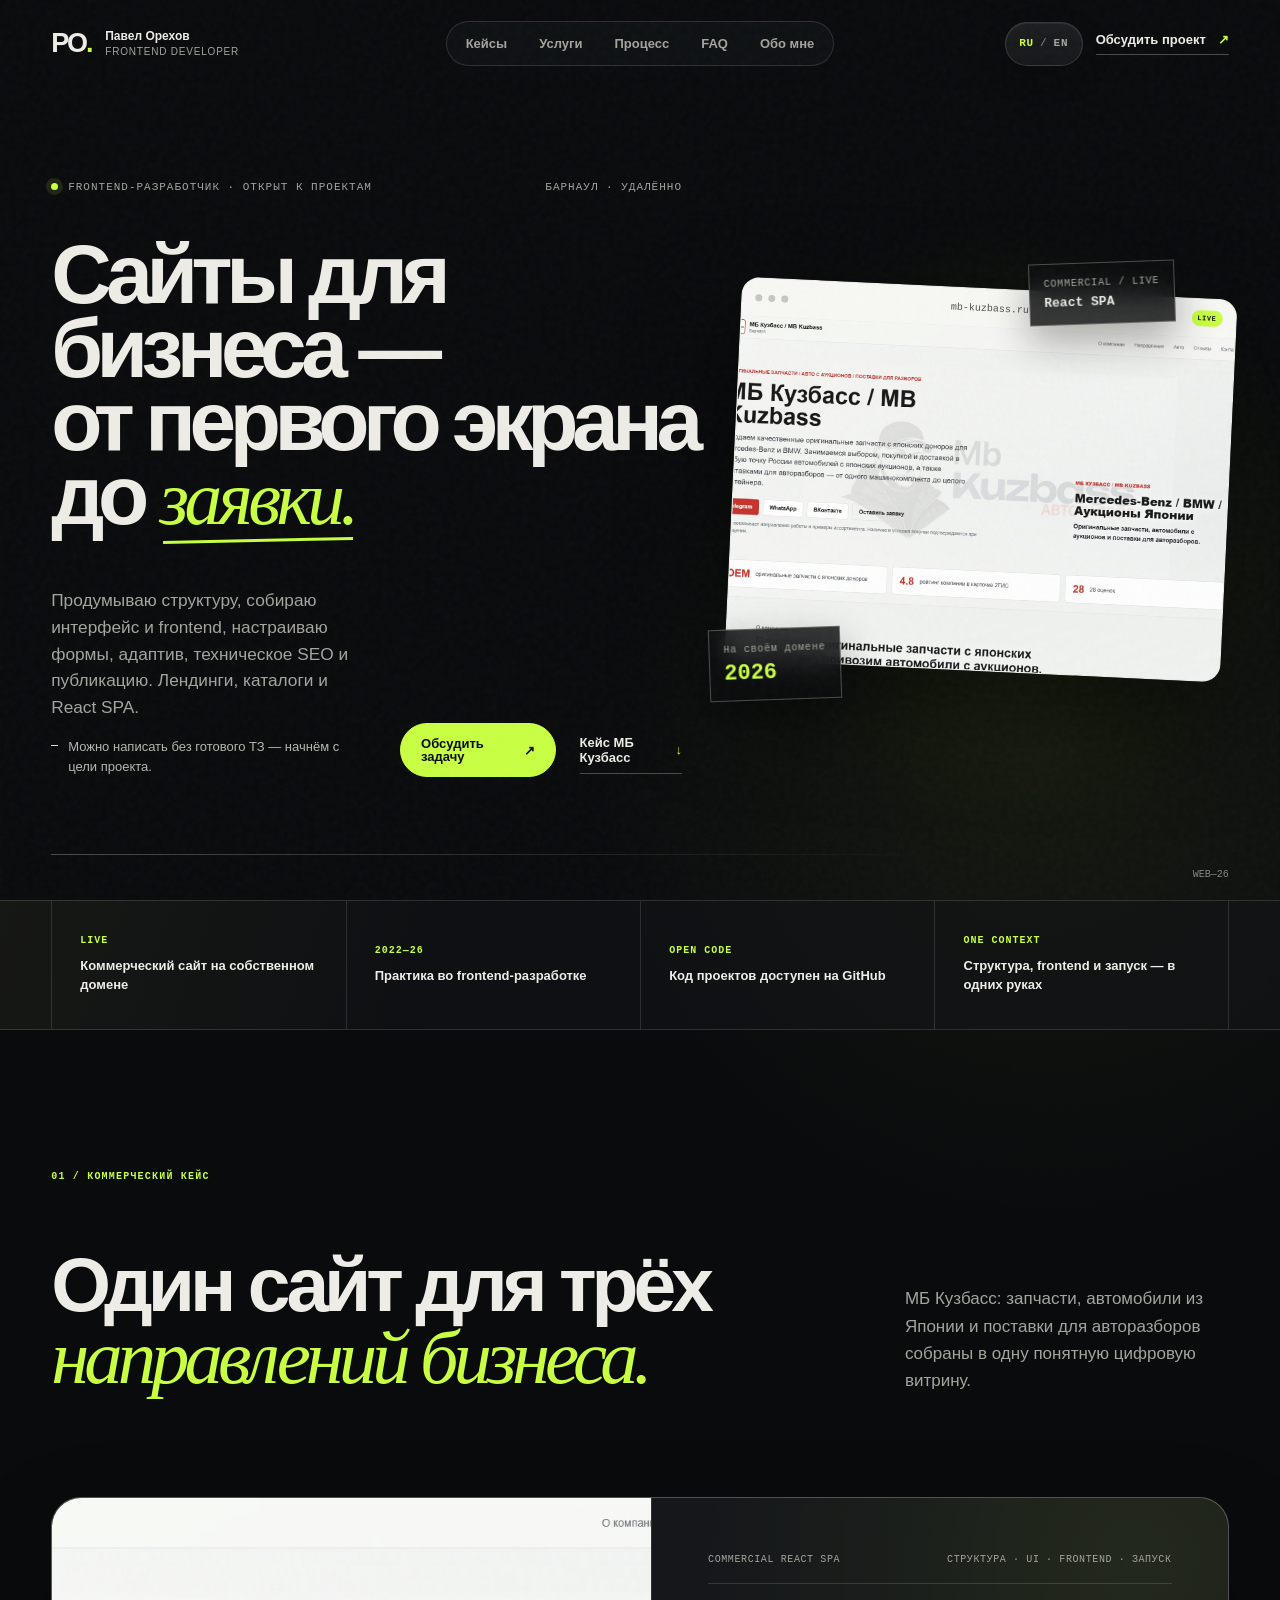
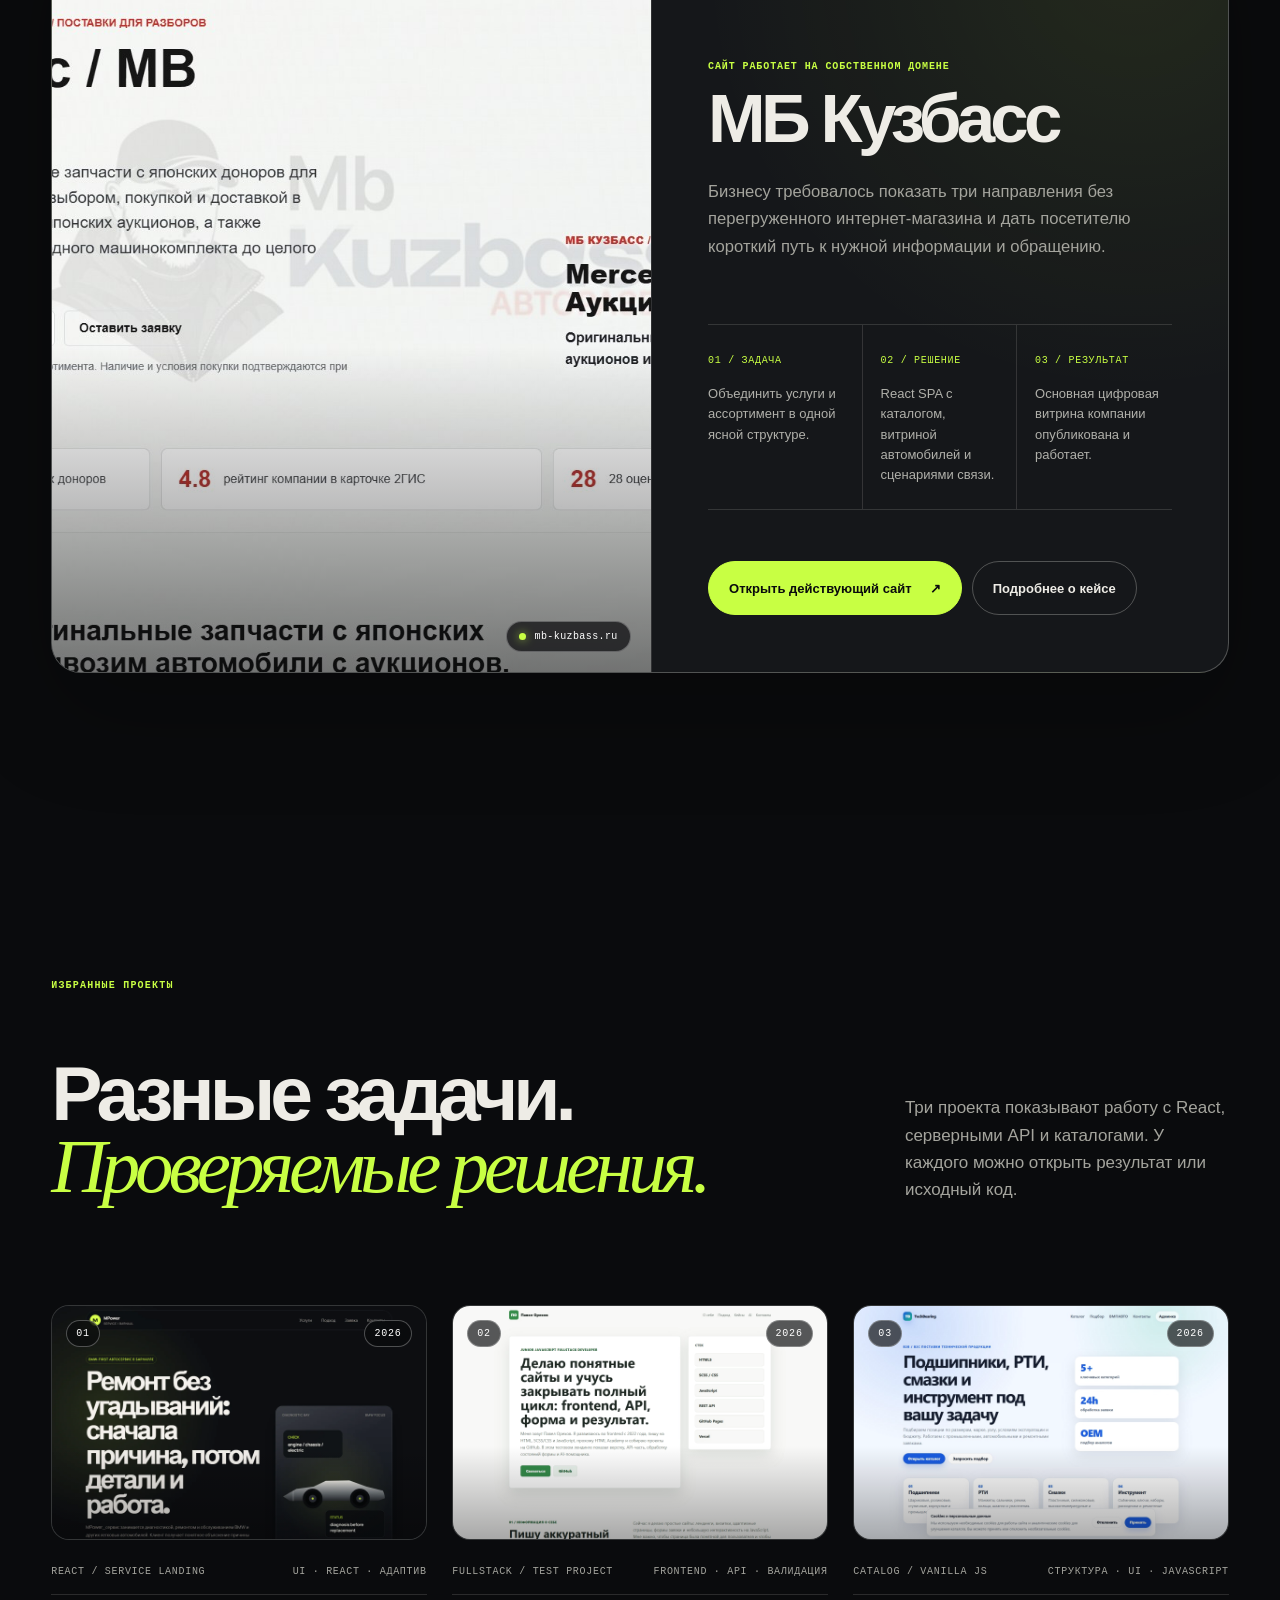
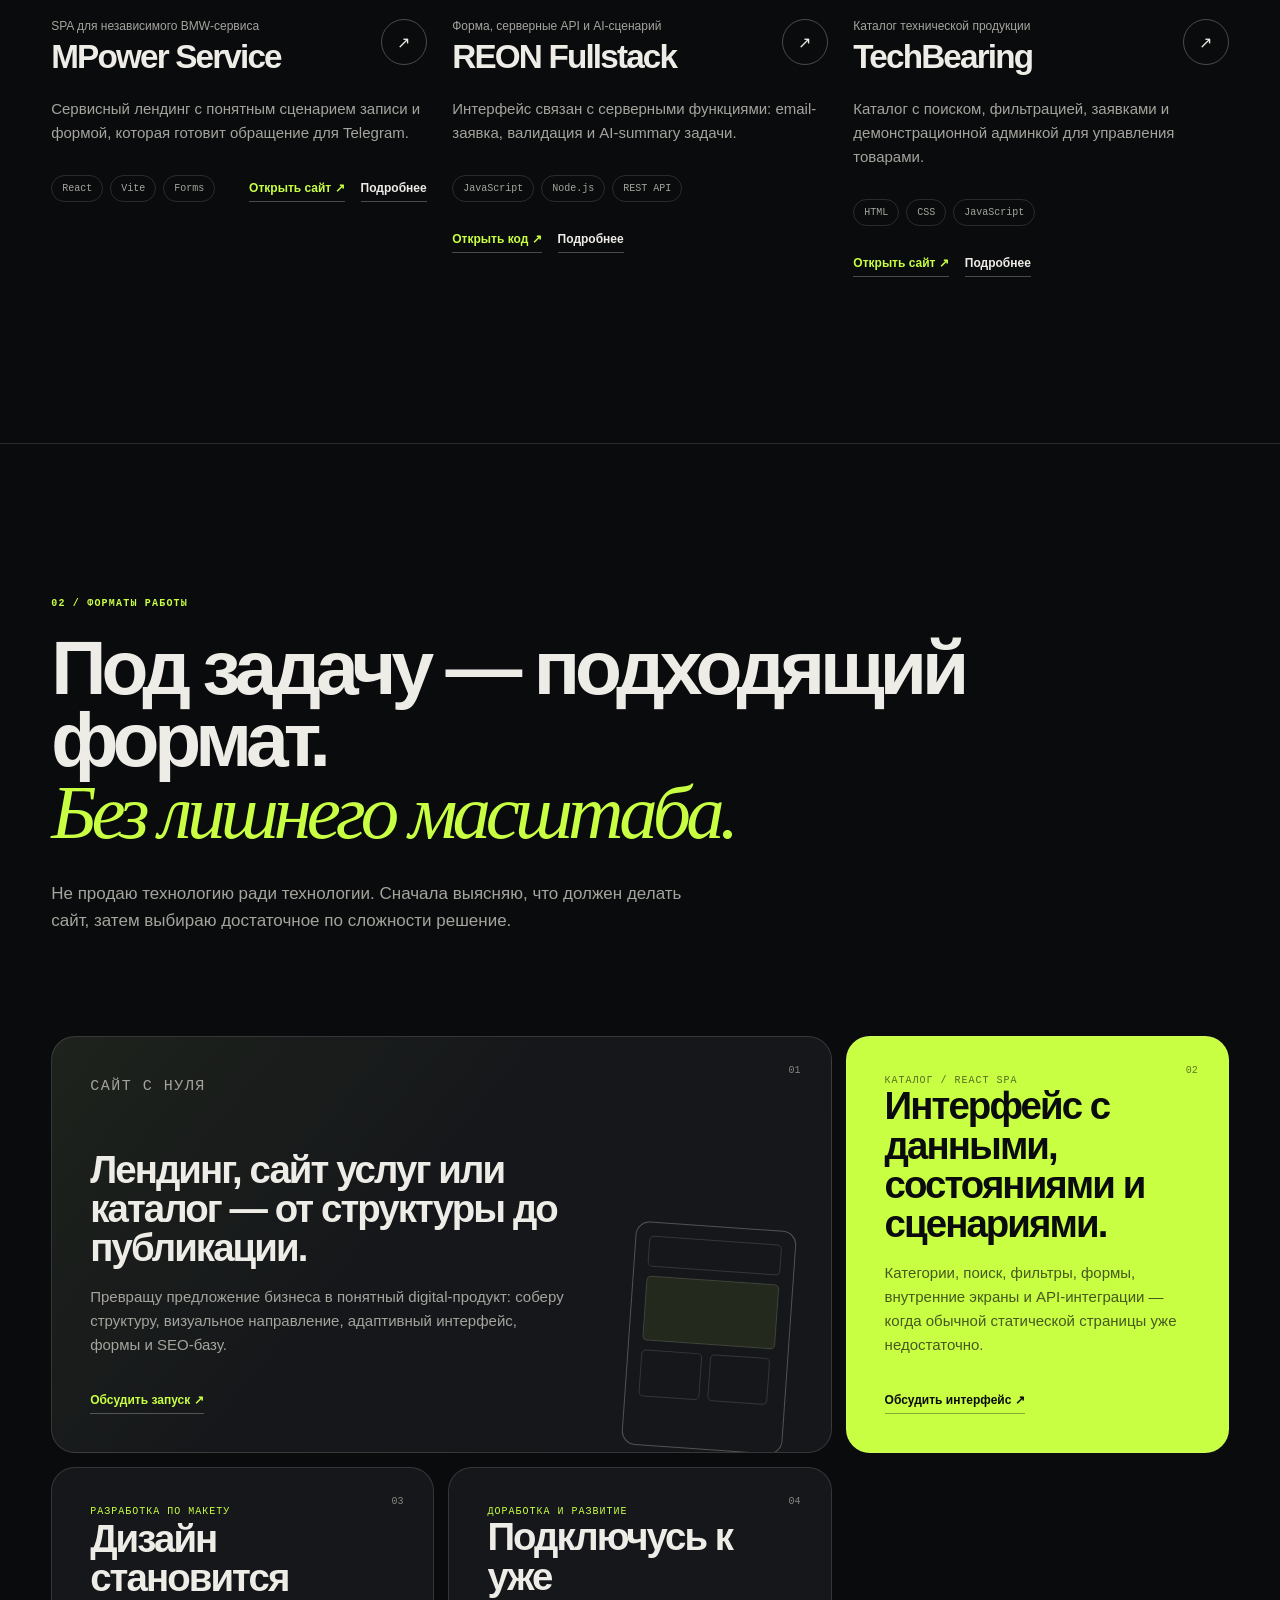
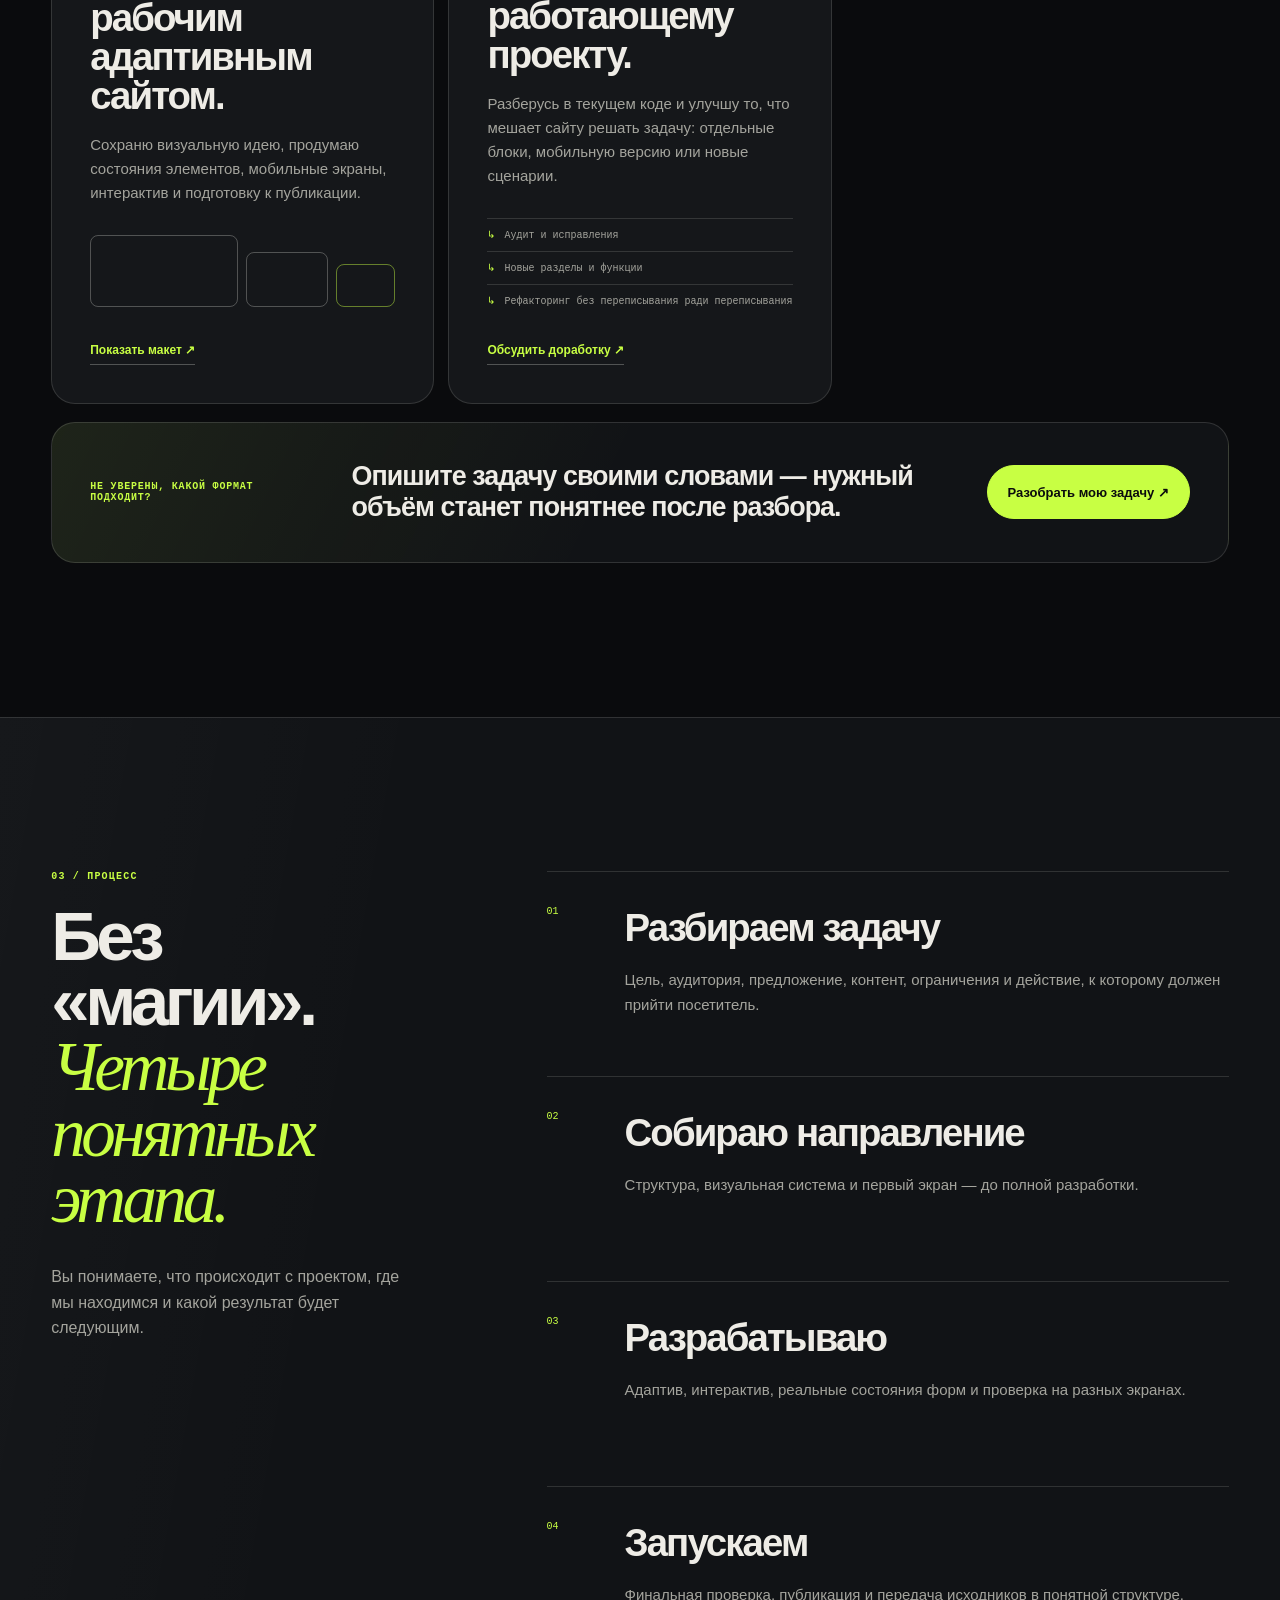
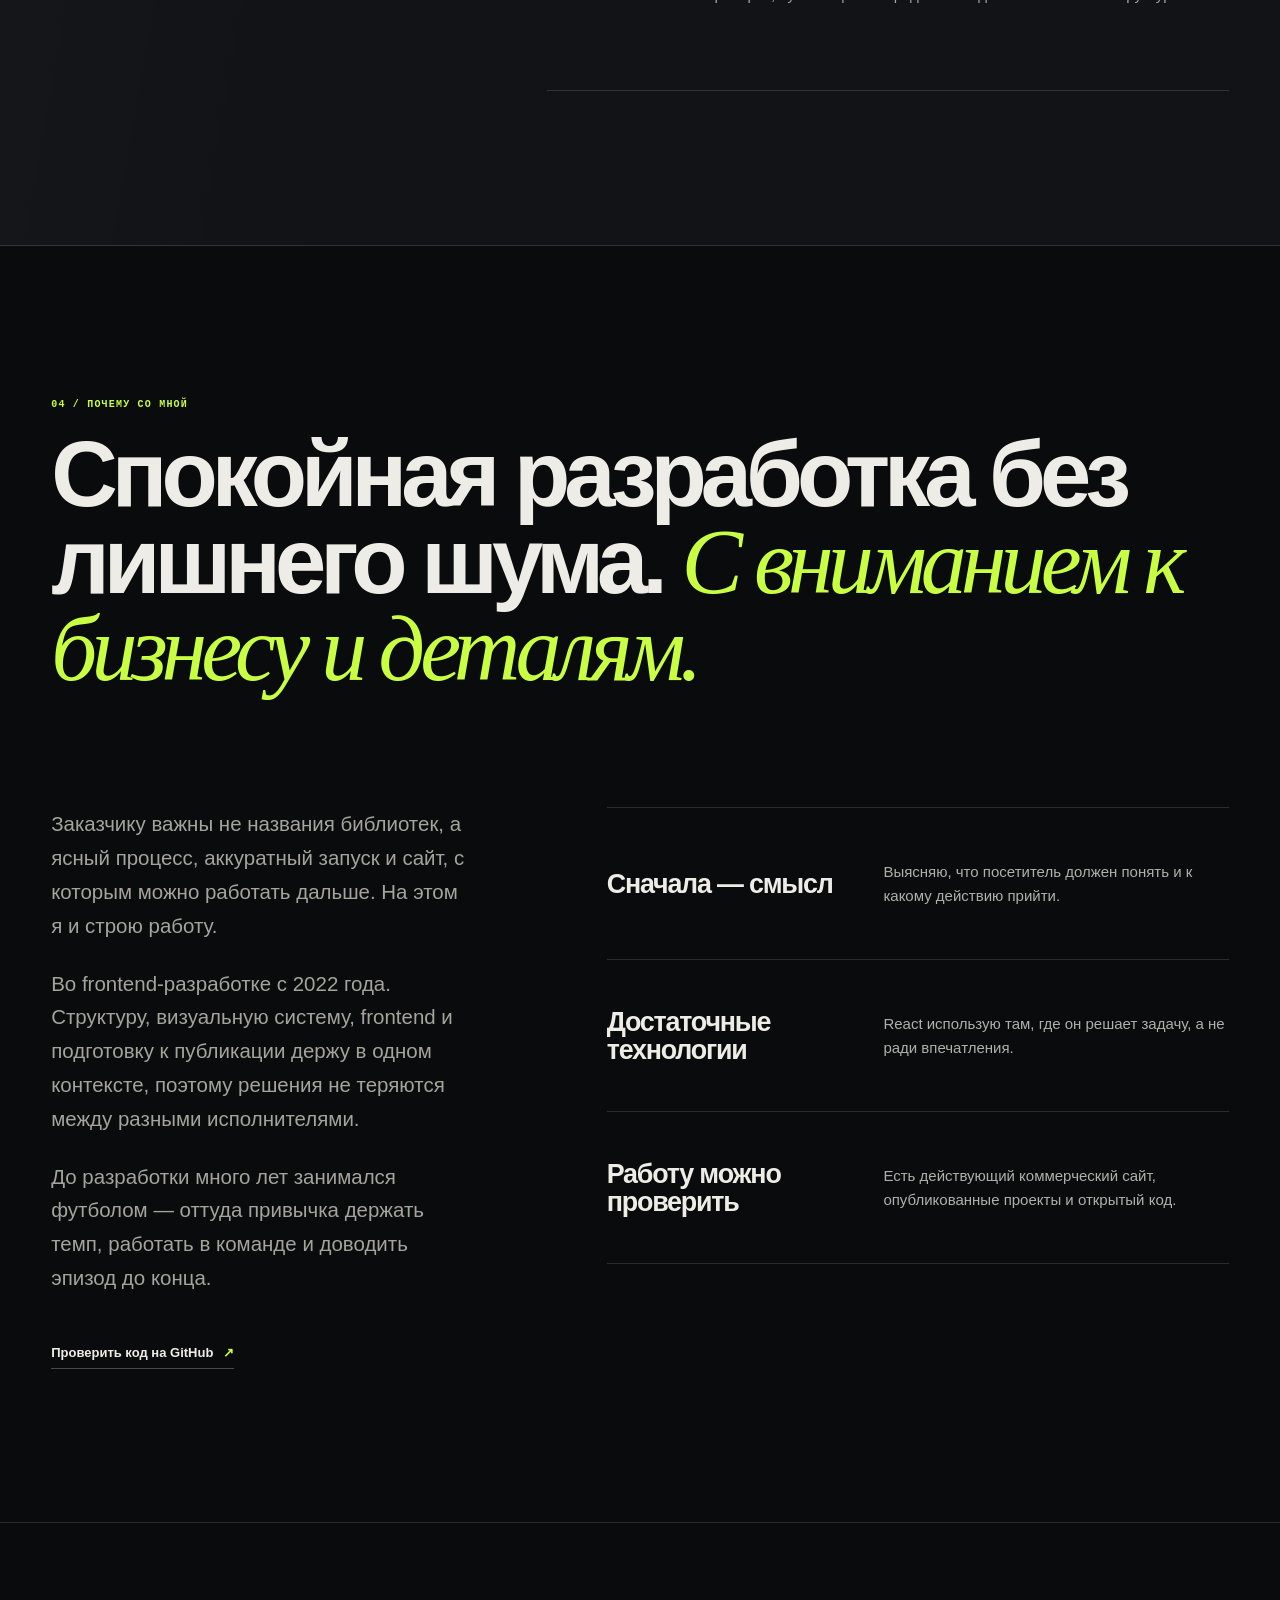
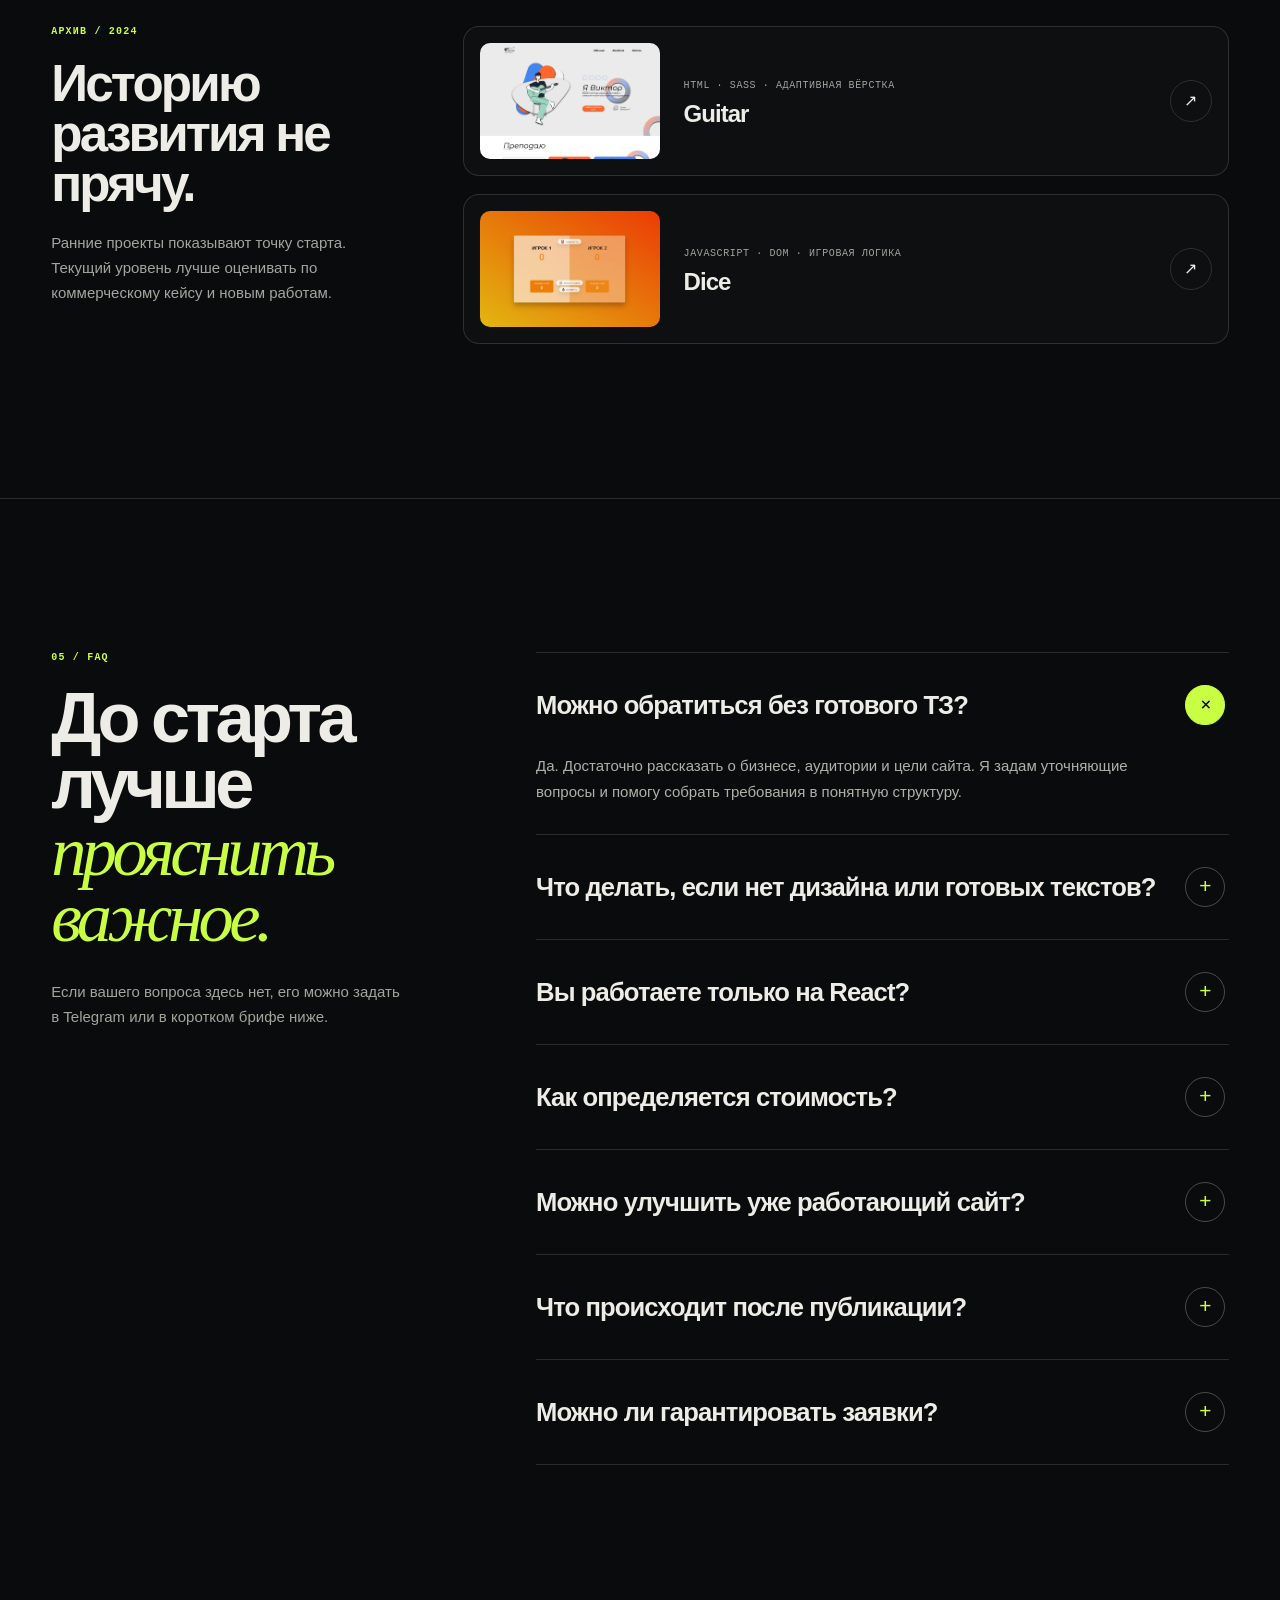
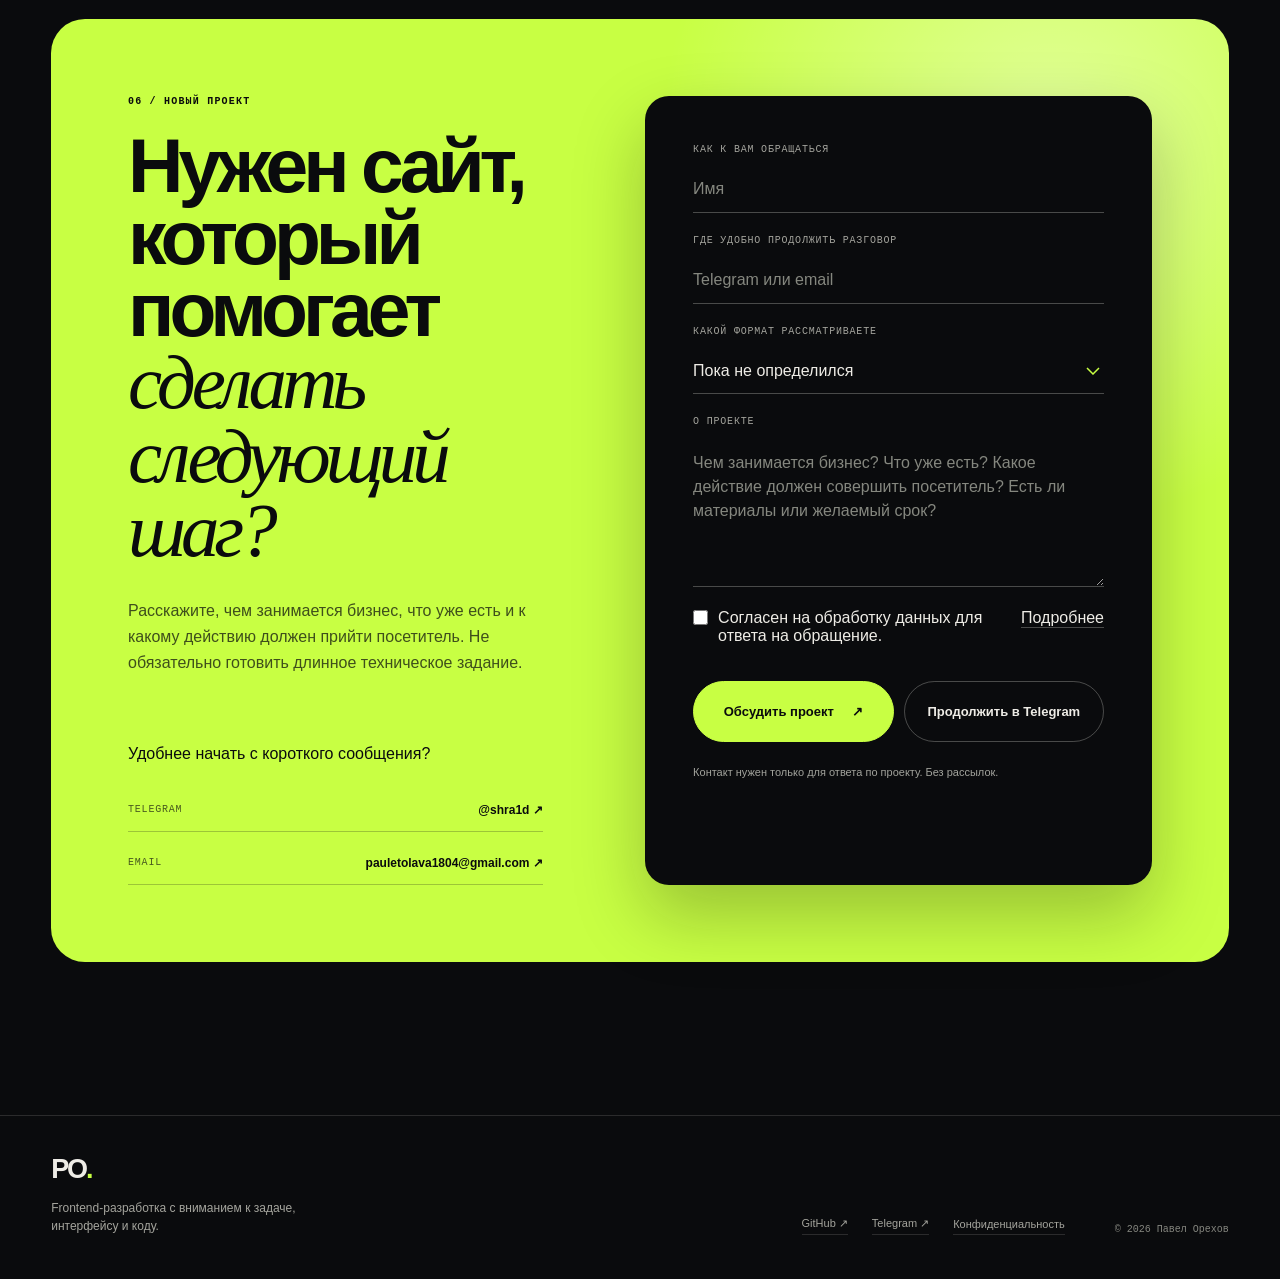
==== commit 6a58899e: "add English portfolio locale" ====
--- a/index.html
+++ b/index.html
@@ -3,50 +3,62 @@
 <head>
   <meta charset="UTF-8">
   <meta name="viewport" content="width=device-width, initial-scale=1.0">
-  <meta name="description" content="Проектирую и запускаю лендинги, каталоги и React SPA для бизнеса: структура, адаптив, формы, техническое SEO и публикация. Коммерческий кейс МБ Кузбасс.">
-  <meta name="author" content="Павел Орехов">
+  <meta name="description" data-i18n-content="seo.description" content="Проектирую и запускаю лендинги, каталоги и React SPA для бизнеса: структура, адаптив, формы, техническое SEO и публикация. Коммерческий кейс МБ Кузбасс.">
+  <meta name="author" data-i18n-content="seo.author" content="Павел Орехов">
   <meta name="theme-color" content="#0a0b0d">
   <meta property="og:type" content="website">
-  <meta property="og:locale" content="ru_RU">
-  <meta property="og:title" content="Разработка сайтов для бизнеса — Павел Орехов">
-  <meta property="og:description" content="Лендинги, каталоги и React SPA: от структуры и интерфейса до формы заявки и публикации.">
+  <meta property="og:locale" data-i18n-content="seo.locale" content="ru_RU">
+  <meta property="og:title" data-i18n-content="seo.title" content="Разработка сайтов для бизнеса — Павел Орехов">
+  <meta property="og:description" data-i18n-content="seo.ogDescription" content="Лендинги, каталоги и React SPA: от структуры и интерфейса до формы заявки и публикации.">
   <meta property="og:url" content="https://paul1l.github.io/Portfolio-site/">
   <meta property="og:image" content="https://paul1l.github.io/Portfolio-site/assets/projects/mb-kuzbass.jpg">
+  <meta property="og:image:alt" data-i18n-content="seo.ogImageAlt" content="Первый экран сайта МБ Кузбасс">
   <link rel="canonical" href="https://paul1l.github.io/Portfolio-site/">
+  <link rel="alternate" hreflang="ru" href="https://paul1l.github.io/Portfolio-site/">
+  <link rel="alternate" hreflang="en" href="https://paul1l.github.io/Portfolio-site/?lang=en">
+  <link rel="alternate" hreflang="x-default" href="https://paul1l.github.io/Portfolio-site/">
   <link rel="icon" href="favicon.svg" type="image/svg+xml">
-  <title>Разработка сайтов для бизнеса — Павел Орехов</title>
+  <title data-i18n="seo.title">Разработка сайтов для бизнеса — Павел Орехов</title>
   <link rel="stylesheet" href="css/style.css">
+  <noscript><style>.reveal{opacity:1!important;transform:none!important}</style></noscript>
 </head>
 <body>
-  <a class="skip-link" href="#main">Перейти к содержанию</a>
+  <a class="skip-link" href="#main" data-i18n="skipLink">Перейти к содержанию</a>
 
   <div class="scroll-progress" aria-hidden="true"><span data-progress></span></div>
   <div class="ambient-glow" data-glow aria-hidden="true"></div>
 
   <header class="site-header" data-header>
-    <a class="brand" href="#top" aria-label="Павел Орехов — на главную">
+    <a class="brand" href="#top" aria-label="Павел Орехов — на главную" data-i18n-aria="brand.aria">
       <span class="brand__mark">PO<span>.</span></span>
-      <span class="brand__name">Павел Орехов<br><small>frontend developer</small></span>
+      <span class="brand__name" data-i18n-html="brand.name">Павел Орехов<br><small>frontend developer</small></span>
     </a>
 
-    <nav class="site-nav" id="site-navigation" data-nav aria-label="Основная навигация">
-      <a href="#commercial-case">Кейсы</a>
-      <a href="#services">Услуги</a>
-      <a href="#process">Процесс</a>
-      <a href="#faq">FAQ</a>
-      <a href="#about">Обо мне</a>
-      <a class="site-nav__cta" href="#contact">Обсудить проект ↗</a>
+    <nav class="site-nav" id="site-navigation" data-nav aria-label="Основная навигация" data-i18n-aria="nav.aria">
+      <a href="#commercial-case" data-i18n="nav.cases">Кейсы</a>
+      <a href="#services" data-i18n="nav.services">Услуги</a>
+      <a href="#process" data-i18n="nav.process">Процесс</a>
+      <a href="#faq" data-i18n="nav.faq">FAQ</a>
+      <a href="#about" data-i18n="nav.about">Обо мне</a>
+      <a class="site-nav__cta" href="#contact" data-i18n-html="nav.contact">Обсудить проект ↗</a>
     </nav>
 
-    <a class="header-cta" href="#contact">
-      Обсудить проект
-      <span aria-hidden="true">↗</span>
-    </a>
-
-    <button class="menu-button" data-menu type="button" aria-label="Открыть меню" aria-controls="site-navigation" aria-expanded="false">
-      <span></span>
-      <span></span>
-    </button>
+    <div class="header-actions">
+      <button class="language-toggle" data-language-toggle type="button" aria-label="Switch site language to English" hidden>
+        <span data-language-current>RU</span>
+        <i aria-hidden="true">/</i>
+        <span data-language-next>EN</span>
+      </button>
+
+      <a class="header-cta" href="#contact" data-i18n-html="nav.contact">
+        Обсудить проект <span aria-hidden="true">↗</span>
+      </a>
+
+      <button class="menu-button" data-menu type="button" aria-label="Открыть меню" aria-controls="site-navigation" aria-expanded="false">
+        <span></span>
+        <span></span>
+      </button>
+    </div>
   </header>
 
   <main id="main">
@@ -54,11 +66,11 @@
       <div class="hero__copy">
         <div class="hero__meta reveal">
           <span class="status-dot"></span>
-          <span>Frontend-разработчик · открыт к проектам</span>
-          <span class="hero__location">Барнаул · удалённо</span>
-        </div>
-
-        <h1 class="hero__title reveal">
+          <span data-i18n="hero.status">Frontend-разработчик · открыт к проектам</span>
+          <span class="hero__location" data-i18n="hero.location">Барнаул · удалённо</span>
+        </div>
+
+        <h1 class="hero__title reveal" data-i18n-html="hero.title">
           Сайты для бизнеса —
           <span class="hero__title-line">от первого экрана</span>
           до <em>заявки.</em>
@@ -66,19 +78,19 @@
 
         <div class="hero__bottom reveal">
           <div>
-            <p class="hero__lead">
+            <p class="hero__lead" data-i18n="hero.lead">
               Продумываю структуру, собираю интерфейс и frontend, настраиваю формы,
               адаптив, техническое SEO и публикацию. Лендинги, каталоги и React SPA.
             </p>
-            <p class="hero__note">Можно написать без готового ТЗ — начнём с цели проекта.</p>
+            <p class="hero__note" data-i18n="hero.note">Можно написать без готового ТЗ — начнём с цели проекта.</p>
           </div>
 
           <div class="hero__actions">
-            <a class="button button--accent" href="#contact">
+            <a class="button button--accent" href="#contact" data-i18n-html="hero.primaryCta">
               Обсудить задачу
               <span aria-hidden="true">↗</span>
             </a>
-            <a class="text-link" href="#commercial-case">
+            <a class="text-link" href="#commercial-case" data-i18n-html="hero.caseCta">
               Кейс МБ Кузбасс <span aria-hidden="true">↓</span>
             </a>
           </div>
@@ -86,14 +98,14 @@
       </div>
 
       <div class="hero-showcase reveal" data-tilt>
-        <a class="browser-frame" href="https://mb-kuzbass.ru/" target="_blank" rel="noopener noreferrer" aria-label="Открыть действующий сайт МБ Кузбасс">
+        <a class="browser-frame" href="https://mb-kuzbass.ru/" target="_blank" rel="noopener noreferrer" aria-label="Открыть действующий сайт МБ Кузбасс" data-i18n-aria="case.liveAria">
           <div class="browser-frame__top">
             <span></span><span></span><span></span>
             <p>mb-kuzbass.ru</p>
             <strong>LIVE</strong>
           </div>
           <div class="browser-frame__screen">
-            <img src="assets/projects/mb-kuzbass.jpg" alt="Первый экран сайта МБ Кузбасс" width="1600" height="1000" fetchpriority="high">
+            <img src="assets/projects/mb-kuzbass.jpg" alt="Первый экран сайта МБ Кузбасс" data-i18n-alt="case.heroAlt" width="1600" height="1000" fetchpriority="high">
           </div>
         </a>
 
@@ -102,7 +114,7 @@
           <strong>React SPA</strong>
         </div>
         <div class="showcase-note showcase-note--bottom">
-          <span>На своём домене</span>
+          <span data-i18n="hero.ownDomain">На своём домене</span>
           <strong>2026</strong>
         </div>
       </div>
@@ -110,76 +122,76 @@
       <div class="hero__index" aria-hidden="true">WEB—26</div>
     </section>
 
-    <section class="trust-strip" aria-label="Основания доверять">
+    <section class="trust-strip" aria-label="Основания доверять" data-i18n-aria="trust.aria">
       <div class="shell trust-strip__grid">
         <article>
           <span>LIVE</span>
-          <strong>Коммерческий сайт на собственном домене</strong>
+          <strong data-i18n="trust.live">Коммерческий сайт на собственном домене</strong>
         </article>
         <article>
           <span>2022—26</span>
-          <strong>Практика во frontend-разработке</strong>
+          <strong data-i18n="trust.experience">Практика во frontend-разработке</strong>
         </article>
         <article>
           <span>OPEN CODE</span>
-          <strong>Код проектов доступен на GitHub</strong>
+          <strong data-i18n="trust.code">Код проектов доступен на GitHub</strong>
         </article>
         <article>
           <span>ONE CONTEXT</span>
-          <strong>Структура, frontend и запуск — в одних руках</strong>
+          <strong data-i18n="trust.context">Структура, frontend и запуск — в одних руках</strong>
         </article>
       </div>
     </section>
 
     <section class="commercial-case section shell" id="commercial-case">
       <div class="section-heading reveal">
-        <p class="section-kicker">01 / Коммерческий кейс</p>
-        <h2>Один сайт для трёх<br><em>направлений бизнеса.</em></h2>
-        <p class="section-heading__text">
+        <p class="section-kicker" data-i18n="case.kicker">01 / Коммерческий кейс</p>
+        <h2 data-i18n-html="case.heading">Один сайт для трёх<br><em>направлений бизнеса.</em></h2>
+        <p class="section-heading__text" data-i18n="case.intro">
           МБ Кузбасс: запчасти, автомобили из Японии и поставки для авторазборов
           собраны в одну понятную цифровую витрину.
         </p>
       </div>
 
       <article class="case-spotlight reveal">
-        <a class="case-spotlight__visual" href="https://mb-kuzbass.ru/" target="_blank" rel="noopener noreferrer" aria-label="Открыть действующий сайт МБ Кузбасс">
-          <img src="assets/projects/mb-kuzbass.jpg" alt="Коммерческий сайт МБ Кузбасс" width="1600" height="1000" loading="lazy">
+        <a class="case-spotlight__visual" href="https://mb-kuzbass.ru/" target="_blank" rel="noopener noreferrer" aria-label="Открыть действующий сайт МБ Кузбасс" data-i18n-aria="case.liveAria">
+          <img src="assets/projects/mb-kuzbass.jpg" alt="Коммерческий сайт МБ Кузбасс" data-i18n-alt="case.imageAlt" width="1600" height="1000" loading="lazy">
           <span><i></i> mb-kuzbass.ru</span>
         </a>
 
         <div class="case-spotlight__body">
           <div class="case-spotlight__meta">
             <span>Commercial React SPA</span>
-            <span>Структура · UI · frontend · запуск</span>
-          </div>
-
-          <p class="case-spotlight__eyebrow">Сайт работает на собственном домене</p>
-          <h3>МБ Кузбасс</h3>
-          <p class="case-spotlight__lead">
+            <span data-i18n="case.role">Структура · UI · frontend · запуск</span>
+          </div>
+
+          <p class="case-spotlight__eyebrow" data-i18n="case.eyebrow">Сайт работает на собственном домене</p>
+          <h3 data-i18n="case.title">МБ Кузбасс</h3>
+          <p class="case-spotlight__lead" data-i18n="case.lead">
             Бизнесу требовалось показать три направления без перегруженного
             интернет-магазина и дать посетителю короткий путь к нужной информации и обращению.
           </p>
 
           <div class="case-proof">
             <article>
-              <span>01 / Задача</span>
-              <p>Объединить услуги и ассортимент в одной ясной структуре.</p>
+              <span data-i18n="case.taskLabel">01 / Задача</span>
+              <p data-i18n="case.task">Объединить услуги и ассортимент в одной ясной структуре.</p>
             </article>
             <article>
-              <span>02 / Решение</span>
-              <p>React SPA с каталогом, витриной автомобилей и сценариями связи.</p>
+              <span data-i18n="case.solutionLabel">02 / Решение</span>
+              <p data-i18n="case.solution">React SPA с каталогом, витриной автомобилей и сценариями связи.</p>
             </article>
             <article>
-              <span>03 / Результат</span>
-              <p>Основная цифровая витрина компании опубликована и работает.</p>
+              <span data-i18n="case.resultLabel">03 / Результат</span>
+              <p data-i18n="case.result">Основная цифровая витрина компании опубликована и работает.</p>
             </article>
           </div>
 
           <div class="case-spotlight__actions">
-            <a class="button button--accent" href="https://mb-kuzbass.ru/" target="_blank" rel="noopener noreferrer">
+            <a class="button button--accent" href="https://mb-kuzbass.ru/" target="_blank" rel="noopener noreferrer" data-i18n-html="case.openLive">
               Открыть действующий сайт <span aria-hidden="true">↗</span>
             </a>
-            <button class="button button--outline" type="button" data-case="mb-kuzbass">
+            <button class="button button--outline" type="button" data-case="mb-kuzbass" data-i18n="case.details">
               Подробнее о кейсе
             </button>
           </div>
@@ -189,9 +201,9 @@
 
     <section class="work section shell" id="work">
       <div class="section-heading reveal">
-        <p class="section-kicker">Избранные проекты</p>
-        <h2>Разные задачи.<br><em>Проверяемые решения.</em></h2>
-        <p class="section-heading__text">
+        <p class="section-kicker" data-i18n="work.kicker">Избранные проекты</p>
+        <h2 data-i18n-html="work.heading">Разные задачи.<br><em>Проверяемые решения.</em></h2>
+        <p class="section-heading__text" data-i18n="work.intro">
           Три проекта показывают работу с React, серверными API и каталогами.
           У каждого можно открыть результат или исходный код.
         </p>
@@ -200,23 +212,23 @@
       <div class="project-grid project-grid--sales" data-projects>
         <article class="project-card reveal" data-project-card>
           <div class="project-card__visual">
-            <img src="assets/projects/mpower.webp" alt="Темный интерфейс сайта автосервиса MPower" width="1600" height="1000" loading="lazy">
+            <img src="assets/projects/mpower.webp" alt="Темный интерфейс сайта автосервиса MPower" data-i18n-alt="projects.mpower.alt" width="1600" height="1000" loading="lazy">
             <span class="project-card__index">01</span>
             <span class="project-card__year">2026</span>
           </div>
           <div class="project-card__body">
             <div class="project-card__meta">
               <span>React / Service landing</span>
-              <span>UI · React · адаптив</span>
+              <span data-i18n="projects.mpower.role">UI · React · адаптив</span>
             </div>
             <div class="project-card__title">
               <div>
-                <p>SPA для независимого BMW-сервиса</p>
+                <p data-i18n="projects.mpower.subtitle">SPA для независимого BMW-сервиса</p>
                 <h3>MPower Service</h3>
               </div>
-              <button class="round-button" type="button" data-case="mpower-service" aria-label="Подробнее о проекте MPower Service">↗</button>
-            </div>
-            <p class="project-card__summary">
+              <button class="round-button" type="button" data-case="mpower-service" aria-label="Подробнее о проекте MPower Service" data-i18n-aria="projects.mpower.aria">↗</button>
+            </div>
+            <p class="project-card__summary" data-i18n="projects.mpower.summary">
               Сервисный лендинг с понятным сценарием записи и формой,
               которая готовит обращение для Telegram.
             </p>
@@ -225,8 +237,8 @@
                 <span>React</span><span>Vite</span><span>Forms</span>
               </div>
               <div class="project-card__links">
-                <a class="project-link project-link--primary" href="https://paul1l.github.io/M_Power-service/" target="_blank" rel="noopener noreferrer">Открыть сайт <span aria-hidden="true">↗</span></a>
-                <button class="project-link" type="button" data-case="mpower-service">Подробнее</button>
+                <a class="project-link project-link--primary" href="https://paul1l.github.io/M_Power-service/" target="_blank" rel="noopener noreferrer" data-i18n-html="work.openWebsite">Открыть сайт <span aria-hidden="true">↗</span></a>
+                <button class="project-link" type="button" data-case="mpower-service" data-i18n="work.details">Подробнее</button>
               </div>
             </div>
           </div>
@@ -234,23 +246,23 @@
 
         <article class="project-card reveal" data-project-card>
           <div class="project-card__visual">
-            <img src="assets/projects/fullstack.jpg" alt="Первый экран fullstack-лендинга REON" width="1600" height="1000" loading="lazy">
+            <img src="assets/projects/fullstack.jpg" alt="Первый экран fullstack-лендинга REON" data-i18n-alt="projects.reon.alt" width="1600" height="1000" loading="lazy">
             <span class="project-card__index">02</span>
             <span class="project-card__year">2026</span>
           </div>
           <div class="project-card__body">
             <div class="project-card__meta">
-              <span>Fullstack / Test project</span>
-              <span>Frontend · API · валидация</span>
+              <span data-i18n="projects.reon.type">Fullstack / Test project</span>
+              <span data-i18n="projects.reon.role">Frontend · API · валидация</span>
             </div>
             <div class="project-card__title">
               <div>
-                <p>Форма, серверные API и AI-сценарий</p>
+                <p data-i18n="projects.reon.subtitle">Форма, серверные API и AI-сценарий</p>
                 <h3>REON Fullstack</h3>
               </div>
-              <button class="round-button" type="button" data-case="fullstack-landing" aria-label="Подробнее о проекте REON Fullstack">↗</button>
-            </div>
-            <p class="project-card__summary">
+              <button class="round-button" type="button" data-case="fullstack-landing" aria-label="Подробнее о проекте REON Fullstack" data-i18n-aria="projects.reon.aria">↗</button>
+            </div>
+            <p class="project-card__summary" data-i18n="projects.reon.summary">
               Интерфейс связан с серверными функциями: email-заявка,
               валидация и AI-summary задачи.
             </p>
@@ -259,8 +271,8 @@
                 <span>JavaScript</span><span>Node.js</span><span>REST API</span>
               </div>
               <div class="project-card__links">
-                <a class="project-link project-link--primary" href="https://github.com/Paul1l/Fullstack-landing" target="_blank" rel="noopener noreferrer">Открыть код <span aria-hidden="true">↗</span></a>
-                <button class="project-link" type="button" data-case="fullstack-landing">Подробнее</button>
+                <a class="project-link project-link--primary" href="https://github.com/Paul1l/Fullstack-landing" target="_blank" rel="noopener noreferrer" data-i18n-html="work.openCode">Открыть код <span aria-hidden="true">↗</span></a>
+                <button class="project-link" type="button" data-case="fullstack-landing" data-i18n="work.details">Подробнее</button>
               </div>
             </div>
           </div>
@@ -268,23 +280,23 @@
 
         <article class="project-card reveal" data-project-card>
           <div class="project-card__visual">
-            <img src="assets/projects/techbearing.jpg" alt="Интерфейс каталога TechBearing" width="1600" height="1000" loading="lazy">
+            <img src="assets/projects/techbearing.jpg" alt="Интерфейс каталога TechBearing" data-i18n-alt="projects.techbearing.alt" width="1600" height="1000" loading="lazy">
             <span class="project-card__index">03</span>
             <span class="project-card__year">2026</span>
           </div>
           <div class="project-card__body">
             <div class="project-card__meta">
               <span>Catalog / Vanilla JS</span>
-              <span>Структура · UI · JavaScript</span>
+              <span data-i18n="projects.techbearing.role">Структура · UI · JavaScript</span>
             </div>
             <div class="project-card__title">
               <div>
-                <p>Каталог технической продукции</p>
+                <p data-i18n="projects.techbearing.subtitle">Каталог технической продукции</p>
                 <h3>TechBearing</h3>
               </div>
-              <button class="round-button" type="button" data-case="techbearing" aria-label="Подробнее о проекте TechBearing">↗</button>
-            </div>
-            <p class="project-card__summary">
+              <button class="round-button" type="button" data-case="techbearing" aria-label="Подробнее о проекте TechBearing" data-i18n-aria="projects.techbearing.aria">↗</button>
+            </div>
+            <p class="project-card__summary" data-i18n="projects.techbearing.summary">
               Каталог с поиском, фильтрацией, заявками и демонстрационной
               админкой для управления товарами.
             </p>
@@ -293,8 +305,8 @@
                 <span>HTML</span><span>CSS</span><span>JavaScript</span>
               </div>
               <div class="project-card__links">
-                <a class="project-link project-link--primary" href="https://paul1l.github.io/TechBearing/" target="_blank" rel="noopener noreferrer">Открыть сайт <span aria-hidden="true">↗</span></a>
-                <button class="project-link" type="button" data-case="techbearing">Подробнее</button>
+                <a class="project-link project-link--primary" href="https://paul1l.github.io/TechBearing/" target="_blank" rel="noopener noreferrer" data-i18n-html="work.openWebsite">Открыть сайт <span aria-hidden="true">↗</span></a>
+                <button class="project-link" type="button" data-case="techbearing" data-i18n="work.details">Подробнее</button>
               </div>
             </div>
           </div>
@@ -304,9 +316,9 @@
 
     <section class="expertise section shell" id="services">
       <div class="section-heading section-heading--compact reveal">
-        <p class="section-kicker">02 / Форматы работы</p>
-        <h2>Под задачу — подходящий формат.<br><em>Без лишнего масштаба.</em></h2>
-        <p class="section-heading__text">
+        <p class="section-kicker" data-i18n="services.kicker">02 / Форматы работы</p>
+        <h2 data-i18n-html="services.heading">Под задачу — подходящий формат.<br><em>Без лишнего масштаба.</em></h2>
+        <p class="section-heading__text" data-i18n="services.intro">
           Не продаю технологию ради технологии. Сначала выясняю, что должен делать сайт,
           затем выбираю достаточное по сложности решение.
         </p>
@@ -316,13 +328,13 @@
         <article class="expertise-card expertise-card--large reveal">
           <span class="expertise-card__number">01</span>
           <div>
-            <p class="expertise-card__label">Сайт с нуля</p>
-            <h3>Лендинг, сайт услуг или каталог — от структуры до публикации.</h3>
-            <p>
+            <p class="expertise-card__label" data-i18n="services.scratchLabel">Сайт с нуля</p>
+            <h3 data-i18n="services.scratchTitle">Лендинг, сайт услуг или каталог — от структуры до публикации.</h3>
+            <p data-i18n="services.scratchText">
               Превращу предложение бизнеса в понятный digital-продукт: соберу структуру,
               визуальное направление, адаптивный интерфейс, формы и SEO-базу.
             </p>
-            <a class="card-cta" href="#contact">Обсудить запуск ↗</a>
+            <a class="card-cta" href="#contact" data-i18n="services.scratchCta">Обсудить запуск ↗</a>
           </div>
           <div class="wireframe" aria-hidden="true">
             <span></span><span></span><span></span><span></span>
@@ -331,88 +343,88 @@
 
         <article class="expertise-card expertise-card--accent reveal">
           <span class="expertise-card__number">02</span>
-          <p class="expertise-card__label">Каталог / React SPA</p>
-          <h3>Интерфейс с данными, состояниями и сценариями.</h3>
-          <p>
+          <p class="expertise-card__label" data-i18n="services.spaLabel">Каталог / React SPA</p>
+          <h3 data-i18n="services.spaTitle">Интерфейс с данными, состояниями и сценариями.</h3>
+          <p data-i18n="services.spaText">
             Категории, поиск, фильтры, формы, внутренние экраны и API-интеграции —
             когда обычной статической страницы уже недостаточно.
           </p>
-          <a class="card-cta" href="#contact">Обсудить интерфейс ↗</a>
+          <a class="card-cta" href="#contact" data-i18n="services.spaCta">Обсудить интерфейс ↗</a>
         </article>
 
         <article class="expertise-card reveal">
           <span class="expertise-card__number">03</span>
-          <p class="expertise-card__label">Разработка по макету</p>
-          <h3>Дизайн становится рабочим адаптивным сайтом.</h3>
-          <p>
+          <p class="expertise-card__label" data-i18n="services.designLabel">Разработка по макету</p>
+          <h3 data-i18n="services.designTitle">Дизайн становится рабочим адаптивным сайтом.</h3>
+          <p data-i18n="services.designText">
             Сохраню визуальную идею, продумаю состояния элементов, мобильные экраны,
             интерактив и подготовку к публикации.
           </p>
           <div class="device-lines" aria-hidden="true">
             <i></i><i></i><i></i>
           </div>
-          <a class="card-cta" href="#contact">Показать макет ↗</a>
+          <a class="card-cta" href="#contact" data-i18n="services.designCta">Показать макет ↗</a>
         </article>
 
         <article class="expertise-card reveal">
           <span class="expertise-card__number">04</span>
-          <p class="expertise-card__label">Доработка и развитие</p>
-          <h3>Подключусь к уже работающему проекту.</h3>
-          <p>
+          <p class="expertise-card__label" data-i18n="services.improveLabel">Доработка и развитие</p>
+          <h3 data-i18n="services.improveTitle">Подключусь к уже работающему проекту.</h3>
+          <p data-i18n="services.improveText">
             Разберусь в текущем коде и улучшу то, что мешает сайту решать задачу:
             отдельные блоки, мобильную версию или новые сценарии.
           </p>
           <ul class="check-list">
-            <li>Аудит и исправления</li>
-            <li>Новые разделы и функции</li>
-            <li>Рефакторинг без переписывания ради переписывания</li>
+            <li data-i18n="services.audit">Аудит и исправления</li>
+            <li data-i18n="services.features">Новые разделы и функции</li>
+            <li data-i18n="services.refactor">Рефакторинг без переписывания ради переписывания</li>
           </ul>
-          <a class="card-cta" href="#contact">Обсудить доработку ↗</a>
+          <a class="card-cta" href="#contact" data-i18n="services.improveCta">Обсудить доработку ↗</a>
         </article>
       </div>
 
       <div class="service-callout reveal">
-        <p>Не уверены, какой формат подходит?</p>
-        <strong>Опишите задачу своими словами — нужный объём станет понятнее после разбора.</strong>
-        <a class="button button--accent" href="#contact">Разобрать мою задачу ↗</a>
+        <p data-i18n="services.unsure">Не уверены, какой формат подходит?</p>
+        <strong data-i18n="services.callout">Опишите задачу своими словами — нужный объём станет понятнее после разбора.</strong>
+        <a class="button button--accent" href="#contact" data-i18n="services.calloutCta">Разобрать мою задачу ↗</a>
       </div>
     </section>
 
     <section class="process section" id="process">
       <div class="shell process__inner">
         <div class="process__intro reveal">
-          <p class="section-kicker">03 / Процесс</p>
-          <h2>Без «магии».<br><em>Четыре понятных этапа.</em></h2>
-          <p>Вы понимаете, что происходит с проектом, где мы находимся и какой результат будет следующим.</p>
+          <p class="section-kicker" data-i18n="process.kicker">03 / Процесс</p>
+          <h2 data-i18n-html="process.heading">Без «магии».<br><em>Четыре понятных этапа.</em></h2>
+          <p data-i18n="process.intro">Вы понимаете, что происходит с проектом, где мы находимся и какой результат будет следующим.</p>
         </div>
 
         <ol class="process-list">
           <li class="reveal">
             <span>01</span>
             <div>
-              <h3>Разбираем задачу</h3>
-              <p>Цель, аудитория, предложение, контент, ограничения и действие, к которому должен прийти посетитель.</p>
+              <h3 data-i18n="process.step1Title">Разбираем задачу</h3>
+              <p data-i18n="process.step1Text">Цель, аудитория, предложение, контент, ограничения и действие, к которому должен прийти посетитель.</p>
             </div>
           </li>
           <li class="reveal">
             <span>02</span>
             <div>
-              <h3>Собираю направление</h3>
-              <p>Структура, визуальная система и первый экран — до полной разработки.</p>
+              <h3 data-i18n="process.step2Title">Собираю направление</h3>
+              <p data-i18n="process.step2Text">Структура, визуальная система и первый экран — до полной разработки.</p>
             </div>
           </li>
           <li class="reveal">
             <span>03</span>
             <div>
-              <h3>Разрабатываю</h3>
-              <p>Адаптив, интерактив, реальные состояния форм и проверка на разных экранах.</p>
+              <h3 data-i18n="process.step3Title">Разрабатываю</h3>
+              <p data-i18n="process.step3Text">Адаптив, интерактив, реальные состояния форм и проверка на разных экранах.</p>
             </div>
           </li>
           <li class="reveal">
             <span>04</span>
             <div>
-              <h3>Запускаем</h3>
-              <p>Финальная проверка, публикация и передача исходников в понятной структуре.</p>
+              <h3 data-i18n="process.step4Title">Запускаем</h3>
+              <p data-i18n="process.step4Text">Финальная проверка, публикация и передача исходников в понятной структуре.</p>
             </div>
           </li>
         </ol>
@@ -421,8 +433,8 @@
 
     <section class="about section shell" id="about">
       <div class="about__statement reveal">
-        <p class="section-kicker">04 / Почему со мной</p>
-        <h2>
+        <p class="section-kicker" data-i18n="about.kicker">04 / Почему со мной</p>
+        <h2 data-i18n-html="about.heading">
           Спокойная разработка без лишнего шума.
           <em>С вниманием к бизнесу и деталям.</em>
         </h2>
@@ -430,36 +442,36 @@
 
       <div class="about__grid">
         <div class="about__copy reveal">
-          <p>
+          <p data-i18n="about.paragraph1">
             Заказчику важны не названия библиотек, а ясный процесс, аккуратный запуск
             и сайт, с которым можно работать дальше. На этом я и строю работу.
           </p>
-          <p>
+          <p data-i18n="about.paragraph2">
             Во frontend-разработке с 2022 года. Структуру, визуальную систему,
             frontend и подготовку к публикации держу в одном контексте, поэтому
             решения не теряются между разными исполнителями.
           </p>
-          <p class="about__personal">
+          <p class="about__personal" data-i18n="about.personal">
             До разработки много лет занимался футболом — оттуда привычка держать темп,
             работать в команде и доводить эпизод до конца.
           </p>
-          <a class="text-link" href="https://github.com/Paul1l" target="_blank" rel="noopener noreferrer">
+          <a class="text-link" href="https://github.com/Paul1l" target="_blank" rel="noopener noreferrer" data-i18n-html="about.githubCta">
             Проверить код на GitHub <span aria-hidden="true">↗</span>
           </a>
         </div>
 
         <div class="about-facts about-facts--reasons reveal">
           <article>
-            <strong>Сначала — смысл</strong>
-            <span>Выясняю, что посетитель должен понять и к какому действию прийти.</span>
+            <strong data-i18n="about.purposeTitle">Сначала — смысл</strong>
+            <span data-i18n="about.purposeText">Выясняю, что посетитель должен понять и к какому действию прийти.</span>
           </article>
           <article>
-            <strong>Достаточные технологии</strong>
-            <span>React использую там, где он решает задачу, а не ради впечатления.</span>
+            <strong data-i18n="about.technologyTitle">Достаточные технологии</strong>
+            <span data-i18n="about.technologyText">React использую там, где он решает задачу, а не ради впечатления.</span>
           </article>
           <article>
-            <strong>Работу можно проверить</strong>
-            <span>Есть действующий коммерческий сайт, опубликованные проекты и открытый код.</span>
+            <strong data-i18n="about.proofTitle">Работу можно проверить</strong>
+            <span data-i18n="about.proofText">Есть действующий коммерческий сайт, опубликованные проекты и открытый код.</span>
           </article>
         </div>
       </div>
@@ -468,32 +480,32 @@
     <section class="history section shell" aria-labelledby="history-title">
       <div class="growth-block reveal">
         <div class="growth-block__heading">
-          <p class="section-kicker">Архив / 2024</p>
-          <h3 id="history-title">Историю развития не прячу.</h3>
-          <p>Ранние проекты показывают точку старта. Текущий уровень лучше оценивать по коммерческому кейсу и новым работам.</p>
+          <p class="section-kicker" data-i18n="history.kicker">Архив / 2024</p>
+          <h3 id="history-title" data-i18n="history.title">Историю развития не прячу.</h3>
+          <p data-i18n="history.text">Ранние проекты показывают точку старта. Текущий уровень лучше оценивать по коммерческому кейсу и новым работам.</p>
         </div>
 
         <div class="early-projects">
           <article class="early-card">
-            <a class="early-card__image" href="https://github.com/Paul1l/Guitar" target="_blank" rel="noopener noreferrer" aria-label="Открыть репозиторий Guitar">
-              <img src="assets/projects/guitar.jpg" alt="Ранний лендинг Guitar" width="1600" height="1000" loading="lazy">
+            <a class="early-card__image" href="https://github.com/Paul1l/Guitar" target="_blank" rel="noopener noreferrer" aria-label="Открыть репозиторий Guitar" data-i18n-aria="history.guitarRepoAria">
+              <img src="assets/projects/guitar.jpg" alt="Ранний лендинг Guitar" data-i18n-alt="history.guitarImageAlt" width="1600" height="1000" loading="lazy">
             </a>
             <div>
-              <span>HTML · Sass · адаптивная вёрстка</span>
+              <span data-i18n="history.guitarMeta">HTML · Sass · адаптивная вёрстка</span>
               <h4>Guitar</h4>
             </div>
-            <a href="https://github.com/Paul1l/Guitar" target="_blank" rel="noopener noreferrer" aria-label="Код проекта Guitar">↗</a>
+            <a href="https://github.com/Paul1l/Guitar" target="_blank" rel="noopener noreferrer" aria-label="Код проекта Guitar" data-i18n-aria="history.guitarCodeAria">↗</a>
           </article>
 
           <article class="early-card">
-            <a class="early-card__image" href="https://paul1l.github.io/-dice/" target="_blank" rel="noopener noreferrer" aria-label="Открыть игру Dice">
-              <img src="assets/projects/dice.jpg" alt="Интерфейс JavaScript-игры Dice" width="1600" height="1000" loading="lazy">
+            <a class="early-card__image" href="https://paul1l.github.io/-dice/" target="_blank" rel="noopener noreferrer" aria-label="Открыть игру Dice" data-i18n-aria="history.diceOpenAria">
+              <img src="assets/projects/dice.jpg" alt="Интерфейс JavaScript-игры Dice" data-i18n-alt="history.diceImageAlt" width="1600" height="1000" loading="lazy">
             </a>
             <div>
-              <span>JavaScript · DOM · игровая логика</span>
+              <span data-i18n="history.diceMeta">JavaScript · DOM · игровая логика</span>
               <h4>Dice</h4>
             </div>
-            <a href="https://github.com/Paul1l/-dice" target="_blank" rel="noopener noreferrer" aria-label="Код проекта Dice">↗</a>
+            <a href="https://github.com/Paul1l/-dice" target="_blank" rel="noopener noreferrer" aria-label="Код проекта Dice" data-i18n-aria="history.diceCodeAria">↗</a>
           </article>
         </div>
       </div>
@@ -501,39 +513,39 @@
 
     <section class="faq section shell" id="faq">
       <div class="faq__intro reveal">
-        <p class="section-kicker">05 / FAQ</p>
-        <h2>До старта лучше<br><em>прояснить важное.</em></h2>
-        <p>Если вашего вопроса здесь нет, его можно задать в Telegram или в коротком брифе ниже.</p>
+        <p class="section-kicker" data-i18n="faq.kicker">05 / FAQ</p>
+        <h2 data-i18n-html="faq.heading">До старта лучше<br><em>прояснить важное.</em></h2>
+        <p data-i18n="faq.intro">Если вашего вопроса здесь нет, его можно задать в Telegram или в коротком брифе ниже.</p>
       </div>
 
       <div class="faq-list reveal">
         <details open>
-          <summary>Можно обратиться без готового ТЗ?</summary>
-          <p>Да. Достаточно рассказать о бизнесе, аудитории и цели сайта. Я задам уточняющие вопросы и помогу собрать требования в понятную структуру.</p>
+          <summary data-i18n="faq.item1Question">Можно обратиться без готового ТЗ?</summary>
+          <p data-i18n="faq.item1Answer">Да. Достаточно рассказать о бизнесе, аудитории и цели сайта. Я задам уточняющие вопросы и помогу собрать требования в понятную структуру.</p>
         </details>
         <details>
-          <summary>Что делать, если нет дизайна или готовых текстов?</summary>
-          <p>Можно начать со структуры и визуального направления. Какие материалы потребуются и чего не хватает, определим до разработки.</p>
+          <summary data-i18n="faq.item2Question">Что делать, если нет дизайна или готовых текстов?</summary>
+          <p data-i18n="faq.item2Answer">Можно начать со структуры и визуального направления. Какие материалы потребуются и чего не хватает, определим до разработки.</p>
         </details>
         <details>
-          <summary>Вы работаете только на React?</summary>
-          <p>Нет. React использую там, где нужны состояния, данные или несколько экранов. Для компактного сайта может быть разумнее HTML, CSS и JavaScript.</p>
+          <summary data-i18n="faq.item3Question">Вы работаете только на React?</summary>
+          <p data-i18n="faq.item3Answer">Нет. React использую там, где нужны состояния, данные или несколько экранов. Для компактного сайта может быть разумнее HTML, CSS и JavaScript.</p>
         </details>
         <details>
-          <summary>Как определяется стоимость?</summary>
-          <p>Она зависит от состава страниц, готовности контента, пользовательских сценариев и интеграций. После разбора задачи можно зафиксировать конкретный объём работ.</p>
+          <summary data-i18n="faq.item4Question">Как определяется стоимость?</summary>
+          <p data-i18n="faq.item4Answer">Она зависит от состава страниц, готовности контента, пользовательских сценариев и интеграций. После разбора задачи можно зафиксировать конкретный объём работ.</p>
         </details>
         <details>
-          <summary>Можно улучшить уже работающий сайт?</summary>
-          <p>Да. Сначала нужно посмотреть текущую структуру и код, затем станет понятно, что стоит сохранить, что исправить, а что разумнее собрать заново.</p>
+          <summary data-i18n="faq.item5Question">Можно улучшить уже работающий сайт?</summary>
+          <p data-i18n="faq.item5Answer">Да. Сначала нужно посмотреть текущую структуру и код, затем станет понятно, что стоит сохранить, что исправить, а что разумнее собрать заново.</p>
         </details>
         <details>
-          <summary>Что происходит после публикации?</summary>
-          <p>Проверяю production-версию и передаю исходники в понятной структуре. Развитие сайта или отдельную поддержку можно согласовать отдельно.</p>
+          <summary data-i18n="faq.item6Question">Что происходит после публикации?</summary>
+          <p data-i18n="faq.item6Answer">Проверяю production-версию и передаю исходники в понятной структуре. Развитие сайта или отдельную поддержку можно согласовать отдельно.</p>
         </details>
         <details>
-          <summary>Можно ли гарантировать заявки?</summary>
-          <p>Количество обращений зависит не только от сайта, но и от предложения, трафика и продаж. Моя задача — понятно раскрыть ценность и сделать путь до обращения удобным.</p>
+          <summary data-i18n="faq.item7Question">Можно ли гарантировать заявки?</summary>
+          <p data-i18n="faq.item7Answer">Количество обращений зависит не только от сайта, но и от предложения, трафика и продаж. Моя задача — понятно раскрыть ценность и сделать путь до обращения удобным.</p>
         </details>
       </div>
     </section>
@@ -541,15 +553,15 @@
     <section class="contact section shell" id="contact">
       <div class="contact-panel reveal">
         <div class="contact-panel__copy">
-          <p class="section-kicker">06 / Новый проект</p>
-          <h2>Нужен сайт, который помогает<br><em>сделать следующий шаг?</em></h2>
-          <p>
+          <p class="section-kicker" data-i18n="contact.kicker">06 / Новый проект</p>
+          <h2 data-i18n-html="contact.heading">Нужен сайт, который помогает<br><em>сделать следующий шаг?</em></h2>
+          <p data-i18n="contact.intro">
             Расскажите, чем занимается бизнес, что уже есть и к какому действию
             должен прийти посетитель. Не обязательно готовить длинное техническое задание.
           </p>
 
           <div class="contact-direct">
-            <p>Удобнее начать с короткого сообщения?</p>
+            <p data-i18n="contact.directQuestion">Удобнее начать с короткого сообщения?</p>
             <a href="https://t.me/shra1d" target="_blank" rel="noopener noreferrer">
               <span>Telegram</span>
               <strong>@shra1d ↗</strong>
@@ -562,112 +574,121 @@
         </div>
 
         <form class="brief-form" data-form action="https://formsubmit.co/pauletolava1804@gmail.com" method="POST">
-          <input type="hidden" name="_subject" value="Новая заявка с портфолио Павла Орехова">
+          <input type="hidden" name="_subject" value="Новая заявка с портфолио Павла Орехова" data-i18n-value="contact.emailSubject">
           <input type="hidden" name="_template" value="table">
           <input type="hidden" name="_captcha" value="false">
           <input type="hidden" name="_next" value="https://paul1l.github.io/Portfolio-site/?sent=1#contact">
           <input class="honeypot" type="text" name="_honey" tabindex="-1" autocomplete="off" aria-hidden="true">
 
           <label>
-            <span>Как к вам обращаться</span>
-            <input type="text" name="name" placeholder="Имя" autocomplete="name" required>
+            <span data-i18n="contact.nameLabel">Как к вам обращаться</span>
+            <input type="text" name="name" placeholder="Имя" data-i18n-placeholder="contact.namePlaceholder" autocomplete="name" required>
           </label>
 
           <label>
-            <span>Где удобно продолжить разговор</span>
-            <input type="text" name="contact" placeholder="Telegram или email" autocomplete="email" required>
+            <span data-i18n="contact.contactLabel">Где удобно продолжить разговор</span>
+            <input type="text" name="contact" placeholder="Telegram или email" data-i18n-placeholder="contact.contactPlaceholder" autocomplete="email" required>
           </label>
 
           <label>
-            <span>Какой формат рассматриваете</span>
+            <span data-i18n="contact.formatLabel">Какой формат рассматриваете</span>
             <select name="format">
-              <option value="Пока не определился">Пока не определился</option>
-              <option value="Сайт с нуля">Сайт с нуля</option>
-              <option value="Каталог или React SPA">Каталог или React SPA</option>
-              <option value="Разработка по макету">Разработка по макету</option>
-              <option value="Доработка сайта">Доработка сайта</option>
+              <option value="undecided" data-i18n="contact.formatUndecided">Пока не определился</option>
+              <option value="new-site" data-i18n="contact.formatNewSite">Сайт с нуля</option>
+              <option value="catalog-spa" data-i18n="contact.formatCatalog">Каталог или React SPA</option>
+              <option value="from-design" data-i18n="contact.formatDesign">Разработка по макету</option>
+              <option value="improvement" data-i18n="contact.formatImprovement">Доработка сайта</option>
             </select>
           </label>
 
           <label>
-            <span>О проекте</span>
-            <textarea name="message" rows="5" placeholder="Чем занимается бизнес? Что уже есть? Какое действие должен совершить посетитель? Есть ли материалы или желаемый срок?" required></textarea>
+            <span data-i18n="contact.projectLabel">О проекте</span>
+            <textarea name="message" rows="5" placeholder="Чем занимается бизнес? Что уже есть? Какое действие должен совершить посетитель? Есть ли материалы или желаемый срок?" data-i18n-placeholder="contact.projectPlaceholder" required></textarea>
           </label>
 
           <div class="form-consent">
             <input id="form-consent" type="checkbox" name="agree" required>
-            <label for="form-consent">Согласен на обработку данных для ответа на обращение.</label>
-            <button type="button" data-privacy-open>Подробнее</button>
+            <label for="form-consent" data-i18n="contact.consent">Согласен на обработку данных для ответа на обращение.</label>
+            <button type="button" data-privacy-open data-i18n="contact.consentDetails">Подробнее</button>
           </div>
 
           <div class="form-actions">
-            <button class="button button--accent" type="submit">
+            <button class="button button--accent" type="submit" data-i18n-html="contact.submit">
               Обсудить проект <span aria-hidden="true">↗</span>
             </button>
-            <button class="button button--outline" type="button" data-telegram>
+            <button class="button button--outline" type="button" data-telegram data-i18n="contact.telegram">
               Продолжить в Telegram
             </button>
           </div>
 
-          <p class="form-privacy">Контакт нужен только для ответа по проекту. Без рассылок.</p>
+          <p class="form-privacy" data-i18n="contact.privacyNote">Контакт нужен только для ответа по проекту. Без рассылок.</p>
           <p class="form-status" data-form-status aria-live="polite"></p>
         </form>
       </div>
     </section>
   </main>
 
-  <a class="mobile-cta" data-mobile-cta href="#contact">Обсудить проект <span aria-hidden="true">↗</span></a>
+  <a class="mobile-cta" data-mobile-cta href="#contact" data-i18n-html="nav.contact">Обсудить проект <span aria-hidden="true">↗</span></a>
 
   <footer class="site-footer shell">
     <div>
-      <a class="brand__mark" href="#top" aria-label="Наверх">PO<span>.</span></a>
-      <p>Frontend-разработка с вниманием к задаче, интерфейсу и коду.</p>
+      <a class="brand__mark" href="#top" aria-label="Наверх" data-i18n-aria="footer.topAria">PO<span>.</span></a>
+      <p data-i18n="footer.text">Frontend-разработка с вниманием к задаче, интерфейсу и коду.</p>
     </div>
     <div class="site-footer__links">
       <a href="https://github.com/Paul1l" target="_blank" rel="noopener noreferrer">GitHub ↗</a>
       <a href="https://t.me/shra1d" target="_blank" rel="noopener noreferrer">Telegram ↗</a>
-      <button type="button" data-privacy-open>Конфиденциальность</button>
+      <button type="button" data-privacy-open data-i18n="footer.privacy">Конфиденциальность</button>
     </div>
-    <p class="site-footer__copyright">© <span data-year></span> Павел Орехов</p>
+    <p class="site-footer__copyright">© <span data-year></span> <span data-i18n="footer.copyright">Павел Орехов</span></p>
   </footer>
 
   <dialog class="case-dialog" data-case-dialog aria-labelledby="case-title">
     <div class="case-dialog__shell">
-      <button class="dialog-close" type="button" data-case-close aria-label="Закрыть кейс">×</button>
+      <button class="language-toggle language-toggle--dialog" data-language-toggle type="button" aria-label="Switch site language to English" hidden>
+        <span data-language-current>RU</span>
+        <i aria-hidden="true">/</i>
+        <span data-language-next>EN</span>
+      </button>
+      <button class="dialog-close" type="button" data-case-close aria-label="Закрыть кейс" data-i18n-aria="dialogs.closeCase">×</button>
       <div data-case-content>
-        <h2 class="visually-hidden" id="case-title">Кейс проекта</h2>
+        <h2 class="visually-hidden" id="case-title" data-i18n="dialogs.caseTitle">Кейс проекта</h2>
       </div>
     </div>
   </dialog>
 
   <dialog class="privacy-dialog" data-privacy-dialog aria-labelledby="privacy-title">
     <div class="privacy-dialog__inner">
-      <button class="dialog-close" type="button" data-privacy-close aria-label="Закрыть">×</button>
-      <p class="section-kicker">Документ</p>
-      <h2 id="privacy-title">Обработка персональных данных</h2>
-      <p>
+      <button class="language-toggle language-toggle--dialog" data-language-toggle type="button" aria-label="Switch site language to English" hidden>
+        <span data-language-current>RU</span>
+        <i aria-hidden="true">/</i>
+        <span data-language-next>EN</span>
+      </button>
+      <button class="dialog-close" type="button" data-privacy-close aria-label="Закрыть" data-i18n-aria="dialogs.close">×</button>
+      <p class="section-kicker" data-i18n="dialogs.document">Документ</p>
+      <h2 id="privacy-title" data-i18n="privacy.title">Обработка персональных данных</h2>
+      <p data-i18n="privacy.paragraph1">
         Данные из формы — имя, контакт, выбранный формат и описание задачи —
         используются только для ответа на обращение и обсуждения проекта.
         Они не публикуются, не передаются рекламным сервисам и не используются для рассылок.
       </p>
       <p>
-        Форма отправляется через сервис FormSubmit на email
+        <span data-i18n="privacy.paragraph2Before">Форма отправляется через сервис FormSubmit на email</span>
         <a href="mailto:pauletolava1804@gmail.com">pauletolava1804@gmail.com</a>.
-        Если вы не хотите использовать форму, напишите напрямую в Telegram или на почту.
+        <span data-i18n="privacy.paragraph2After">Если вы не хотите использовать форму, напишите напрямую в Telegram или на почту.</span>
       </p>
-      <p>Отозвать согласие или попросить удалить обращение можно по тому же email.</p>
+      <p data-i18n="privacy.paragraph3">Отозвать согласие или попросить удалить обращение можно по тому же email.</p>
     </div>
   </dialog>
 
   <div class="toast" data-toast role="status" aria-live="polite"></div>
 
   <noscript>
-    <style>.reveal{opacity:1!important;transform:none!important}</style>
     <div class="noscript">Для интерактивных кейсов нужен JavaScript. Контакты: @shra1d, pauletolava1804@gmail.com.</div>
   </noscript>
 
   <script type="module" src="js/main.js"></script>
-  <script type="application/ld+json">
+  <script type="application/ld+json" data-schema-person>
     {
       "@context": "https://schema.org",
       "@type": "Person",
@@ -681,7 +702,7 @@
       "knowsAbout": ["React", "JavaScript", "HTML", "CSS", "SCSS", "SPA", "Frontend development"]
     }
   </script>
-  <script type="application/ld+json">
+  <script type="application/ld+json" data-schema-projects>
     {
       "@context": "https://schema.org",
       "@type": "ItemList",
--- a/css/style.css
+++ b/css/style.css
@@ -274,16 +274,100 @@
   display: none;
 }
 
+.header-actions {
+  display: flex;
+  align-items: center;
+  justify-self: end;
+  gap: clamp(10px, 1vw, 16px);
+  min-width: 0;
+}
+
+.language-toggle {
+  display: inline-grid;
+  grid-template-columns: auto auto auto;
+  align-items: center;
+  justify-content: center;
+  gap: 6px;
+  min-width: 78px;
+  min-height: 44px;
+  padding: 0 13px;
+  overflow: hidden;
+  border: 1px solid var(--line);
+  border-radius: 999px;
+  appearance: none;
+  color: var(--text);
+  background:
+    linear-gradient(180deg, rgba(238, 236, 230, 0.055), rgba(238, 236, 230, 0.015)),
+    rgba(21, 23, 26, 0.72);
+  box-shadow:
+    inset 0 1px 0 rgba(255, 255, 255, 0.055),
+    0 12px 30px rgba(0, 0, 0, 0.16);
+  font-family: Consolas, "Courier New", monospace;
+  font-size: 11px;
+  font-weight: 700;
+  line-height: 1;
+  letter-spacing: 0.08em;
+  cursor: pointer;
+  transition:
+    color 180ms ease,
+    border-color 180ms ease,
+    background 180ms ease,
+    box-shadow 180ms ease,
+    transform 180ms ease;
+}
+
+.language-toggle [data-language-current] {
+  color: var(--accent);
+}
+
+.language-toggle [data-language-next] {
+  color: var(--muted);
+  transition: color 180ms ease;
+}
+
+.language-toggle i {
+  color: var(--faint);
+  font-style: normal;
+  font-weight: 400;
+}
+
+.language-toggle:hover {
+  border-color: rgba(200, 255, 67, 0.5);
+  background:
+    linear-gradient(180deg, rgba(200, 255, 67, 0.08), rgba(238, 236, 230, 0.015)),
+    rgba(21, 23, 26, 0.86);
+  box-shadow:
+    inset 0 1px 0 rgba(255, 255, 255, 0.075),
+    0 14px 34px rgba(0, 0, 0, 0.22);
+}
+
+.language-toggle:hover [data-language-next] {
+  color: var(--text);
+}
+
+.language-toggle:active {
+  transform: translateY(1px);
+}
+
+.language-toggle:focus-visible {
+  border-color: var(--accent);
+  outline: 2px solid var(--accent);
+  outline-offset: 3px;
+  box-shadow: 0 0 0 5px rgba(200, 255, 67, 0.1);
+}
+
 .header-cta {
   display: inline-flex;
   align-items: center;
   justify-self: end;
+  flex: 0 0 auto;
   gap: 12px;
   padding-bottom: 7px;
   border-bottom: 1px solid var(--line-strong);
   font-size: 13px;
   font-weight: 700;
   text-decoration: none;
+  white-space: nowrap;
   transition: border-color 180ms ease;
 }
 
@@ -365,6 +449,11 @@
   font-weight: 650;
   line-height: 0.88;
   letter-spacing: -0.077em;
+}
+
+html[lang="en"] .hero__title {
+  font-size: clamp(56px, 5.1vw, 76px);
+  letter-spacing: -0.066em;
 }
 
 .hero__title-line {
@@ -2122,6 +2211,16 @@
   cursor: pointer;
 }
 
+.language-toggle--dialog {
+  position: absolute;
+  top: 18px;
+  right: 74px;
+  z-index: 5;
+  background:
+    linear-gradient(180deg, rgba(238, 236, 230, 0.065), rgba(238, 236, 230, 0.018)),
+    rgba(10, 11, 13, 0.8);
+}
+
 .case-hero {
   display: grid;
   grid-template-columns: minmax(300px, 0.65fr) minmax(0, 1.35fr);
@@ -2281,6 +2380,18 @@
 /* Tablet */
 
 @media (max-width: 1180px) {
+  .site-header {
+    column-gap: clamp(8px, 1vw, 14px);
+  }
+
+  .site-nav a {
+    padding-inline: 11px;
+  }
+
+  .header-actions {
+    gap: 10px;
+  }
+
   .hero {
     grid-template-columns: minmax(0, 1fr) minmax(330px, 0.72fr);
   }
@@ -2331,6 +2442,28 @@
   }
 }
 
+@media (max-width: 1080px) and (min-width: 901px) {
+  .header-cta {
+    width: 44px;
+    height: 44px;
+    justify-content: center;
+    gap: 0;
+    padding: 0;
+    border: 1px solid var(--line-strong);
+    border-radius: 50%;
+    font-size: 0;
+  }
+
+  .header-cta:hover {
+    border-color: var(--accent);
+  }
+
+  .header-cta span {
+    font-size: 15px;
+    line-height: 1;
+  }
+}
+
 /* Mobile navigation and one-column layouts */
 
 @media (max-width: 900px) {
@@ -2348,6 +2481,7 @@
 
   .site-header {
     grid-template-columns: 1fr auto;
+    column-gap: 12px;
     min-height: 74px;
   }
 
@@ -2357,6 +2491,19 @@
 
   .brand__name {
     display: none;
+  }
+
+  .header-actions {
+    position: relative;
+    z-index: 102;
+    gap: 8px;
+  }
+
+  .language-toggle {
+    min-width: 76px;
+    background:
+      linear-gradient(180deg, rgba(238, 236, 230, 0.065), rgba(238, 236, 230, 0.018)),
+      rgba(17, 19, 22, 0.88);
   }
 
   .header-cta {
@@ -2472,6 +2619,15 @@
   .hero__title {
     max-width: 760px;
     font-size: clamp(54px, 12vw, 94px);
+  }
+
+  html[lang="en"] .hero__title {
+    font-size: clamp(50px, 10vw, 78px);
+    line-height: 0.9;
+  }
+
+  html[lang="en"] .hero__title-line {
+    white-space: normal;
   }
 
   .hero__location {
@@ -2695,6 +2851,11 @@
     line-height: 0.9;
   }
 
+  html[lang="en"] .hero__title {
+    font-size: clamp(43px, 13vw, 62px);
+    line-height: 0.92;
+  }
+
   .hero__title-line {
     white-space: normal;
   }
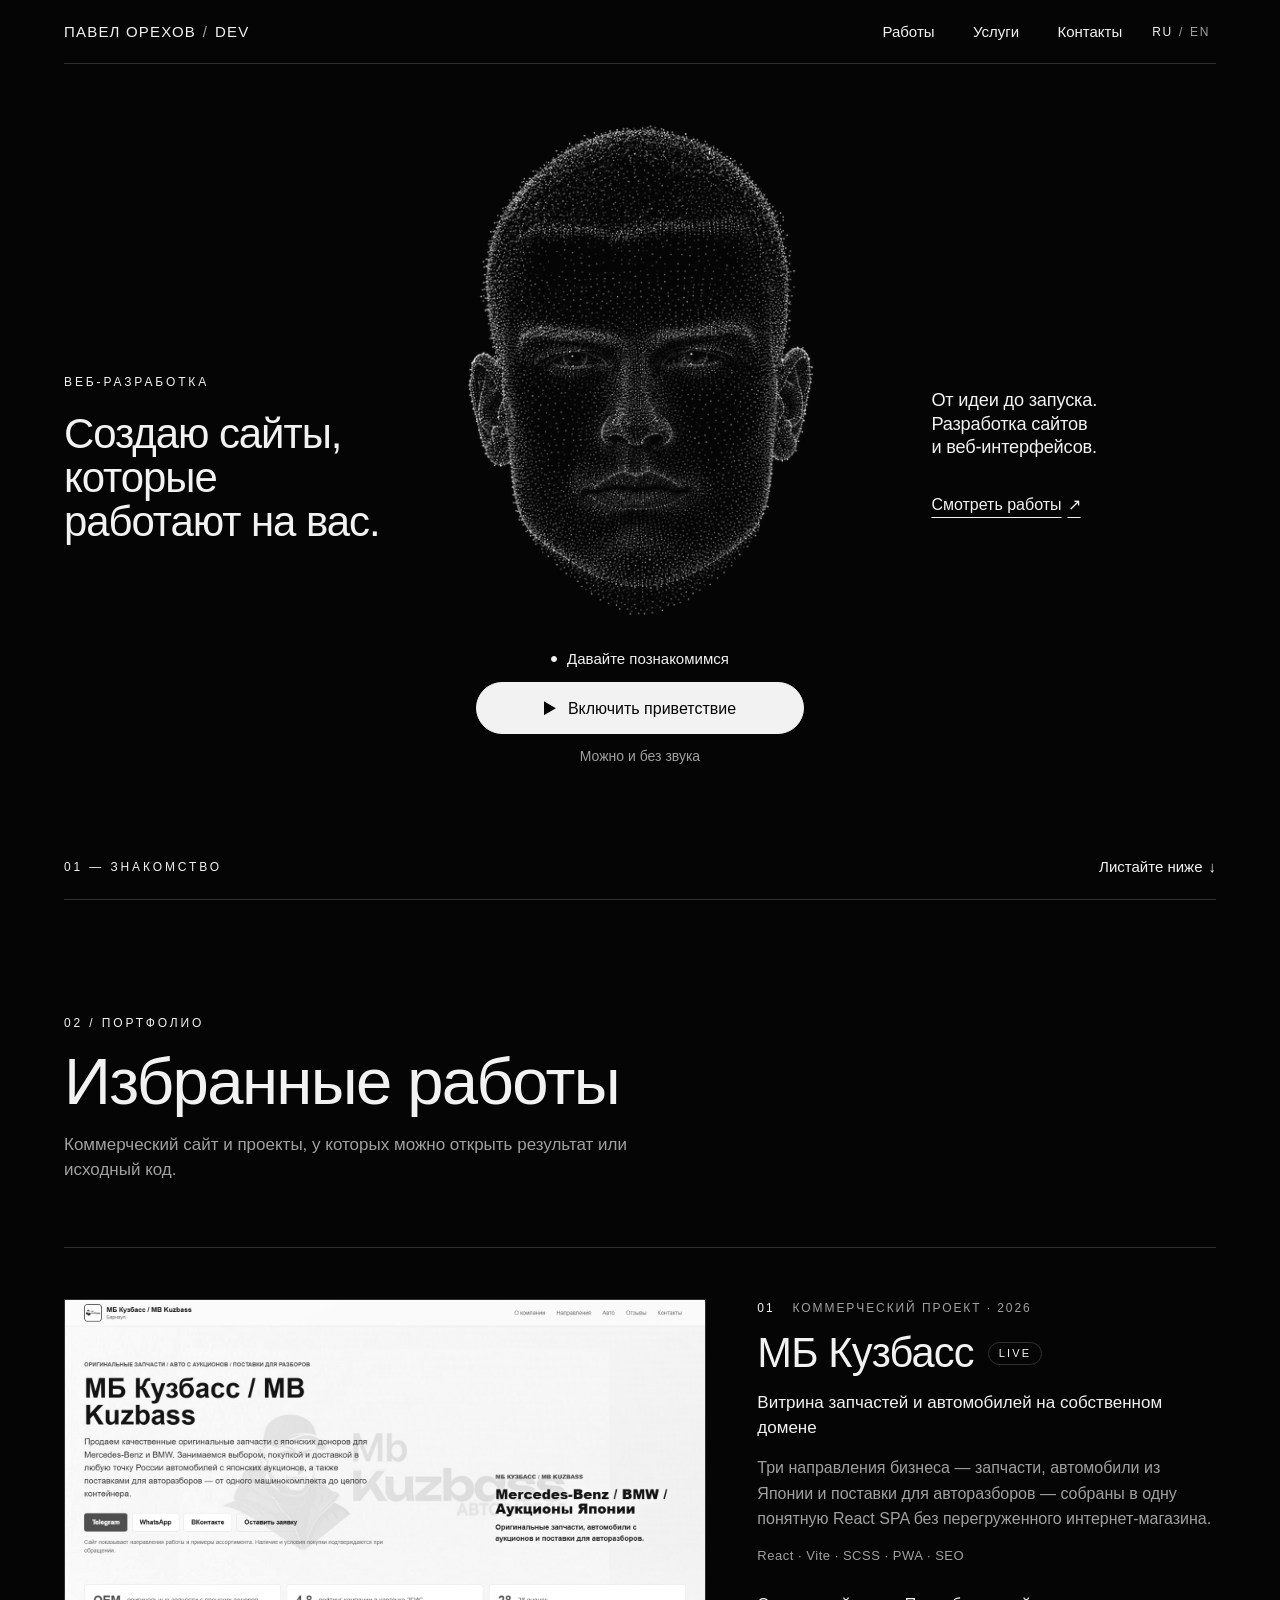
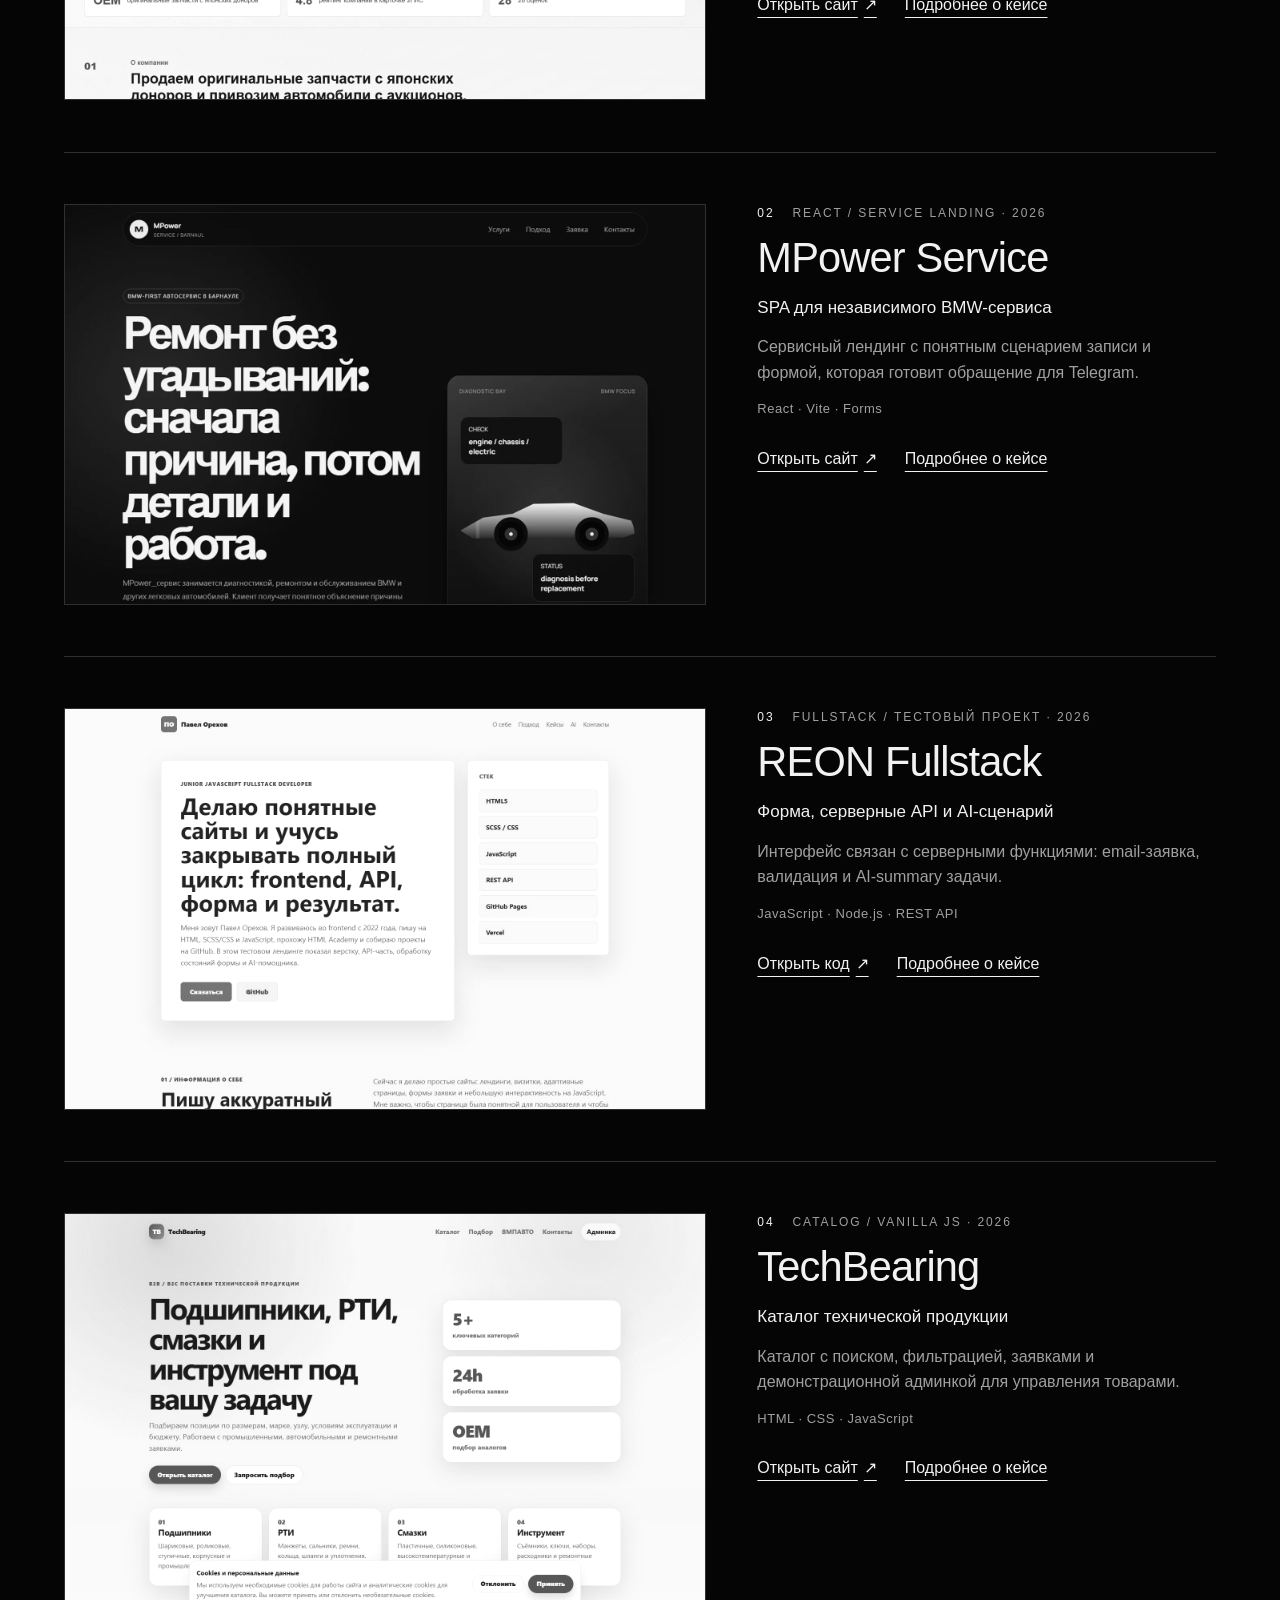
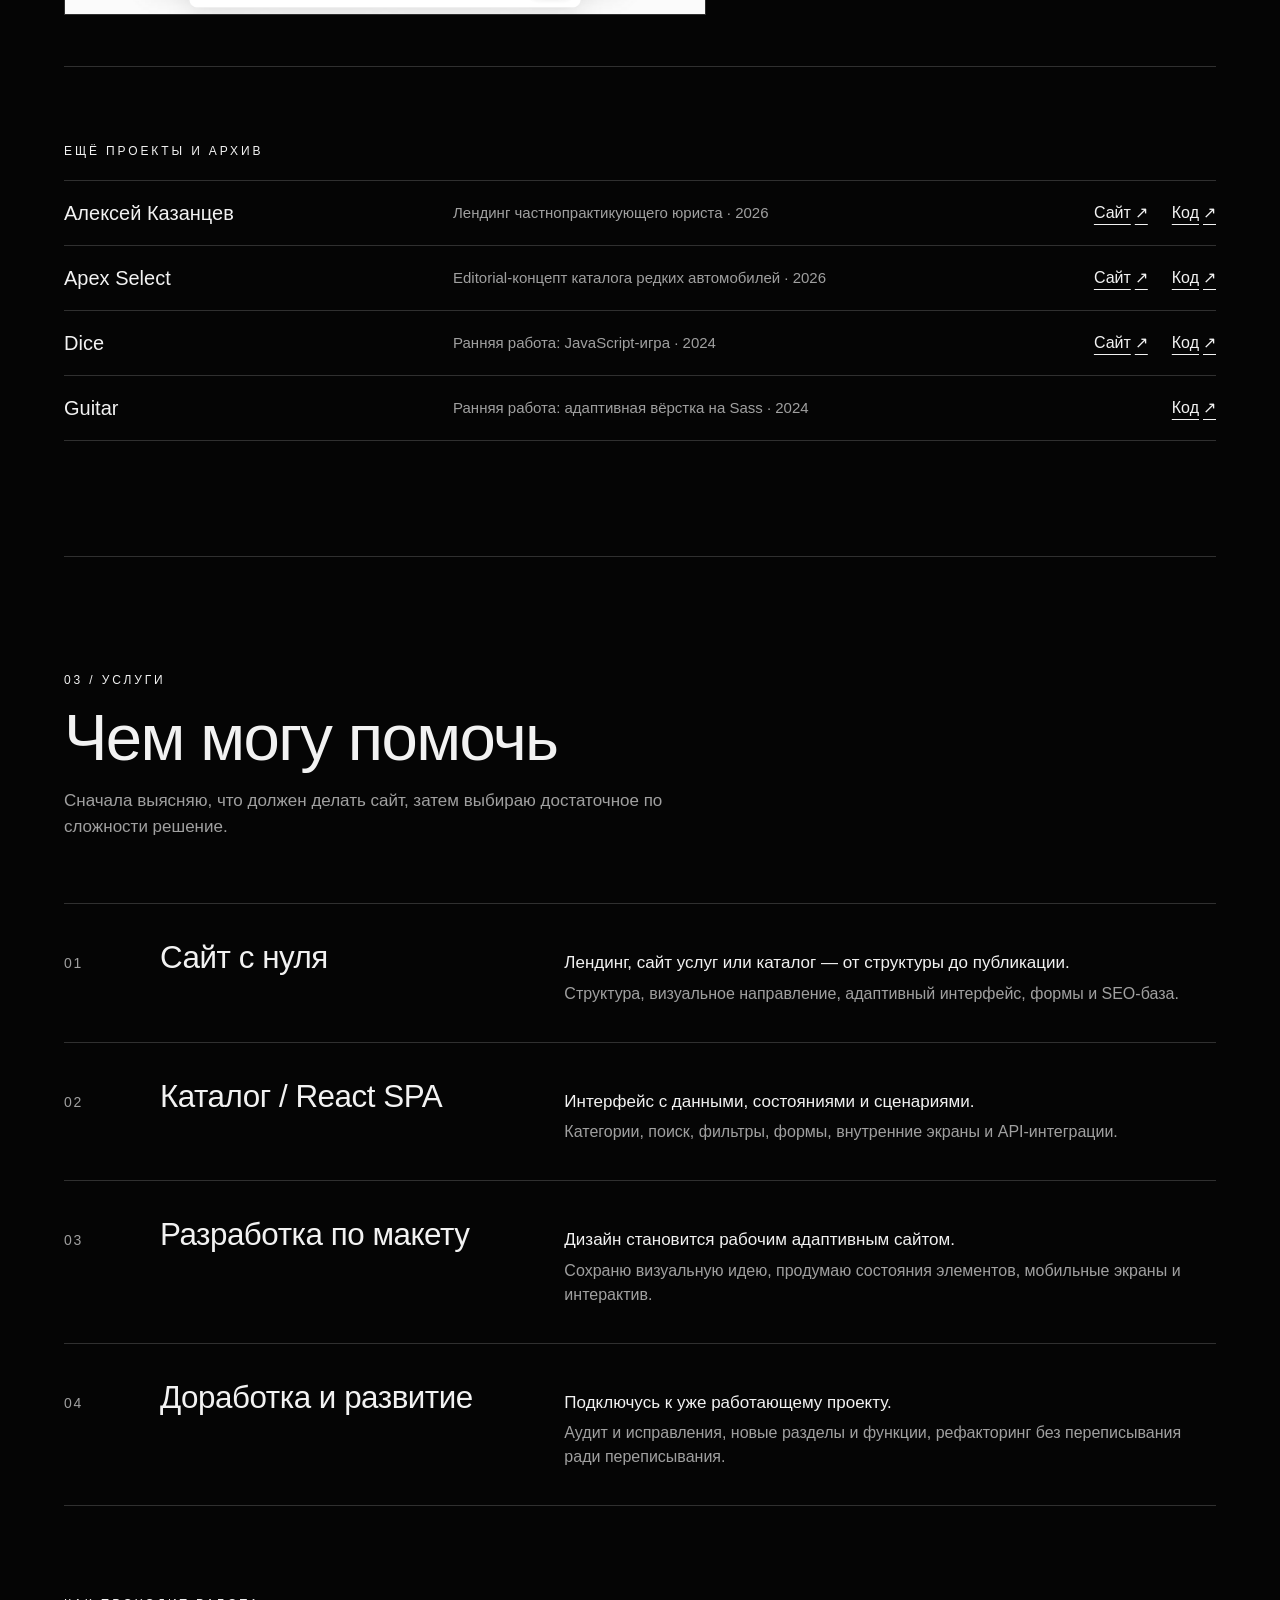
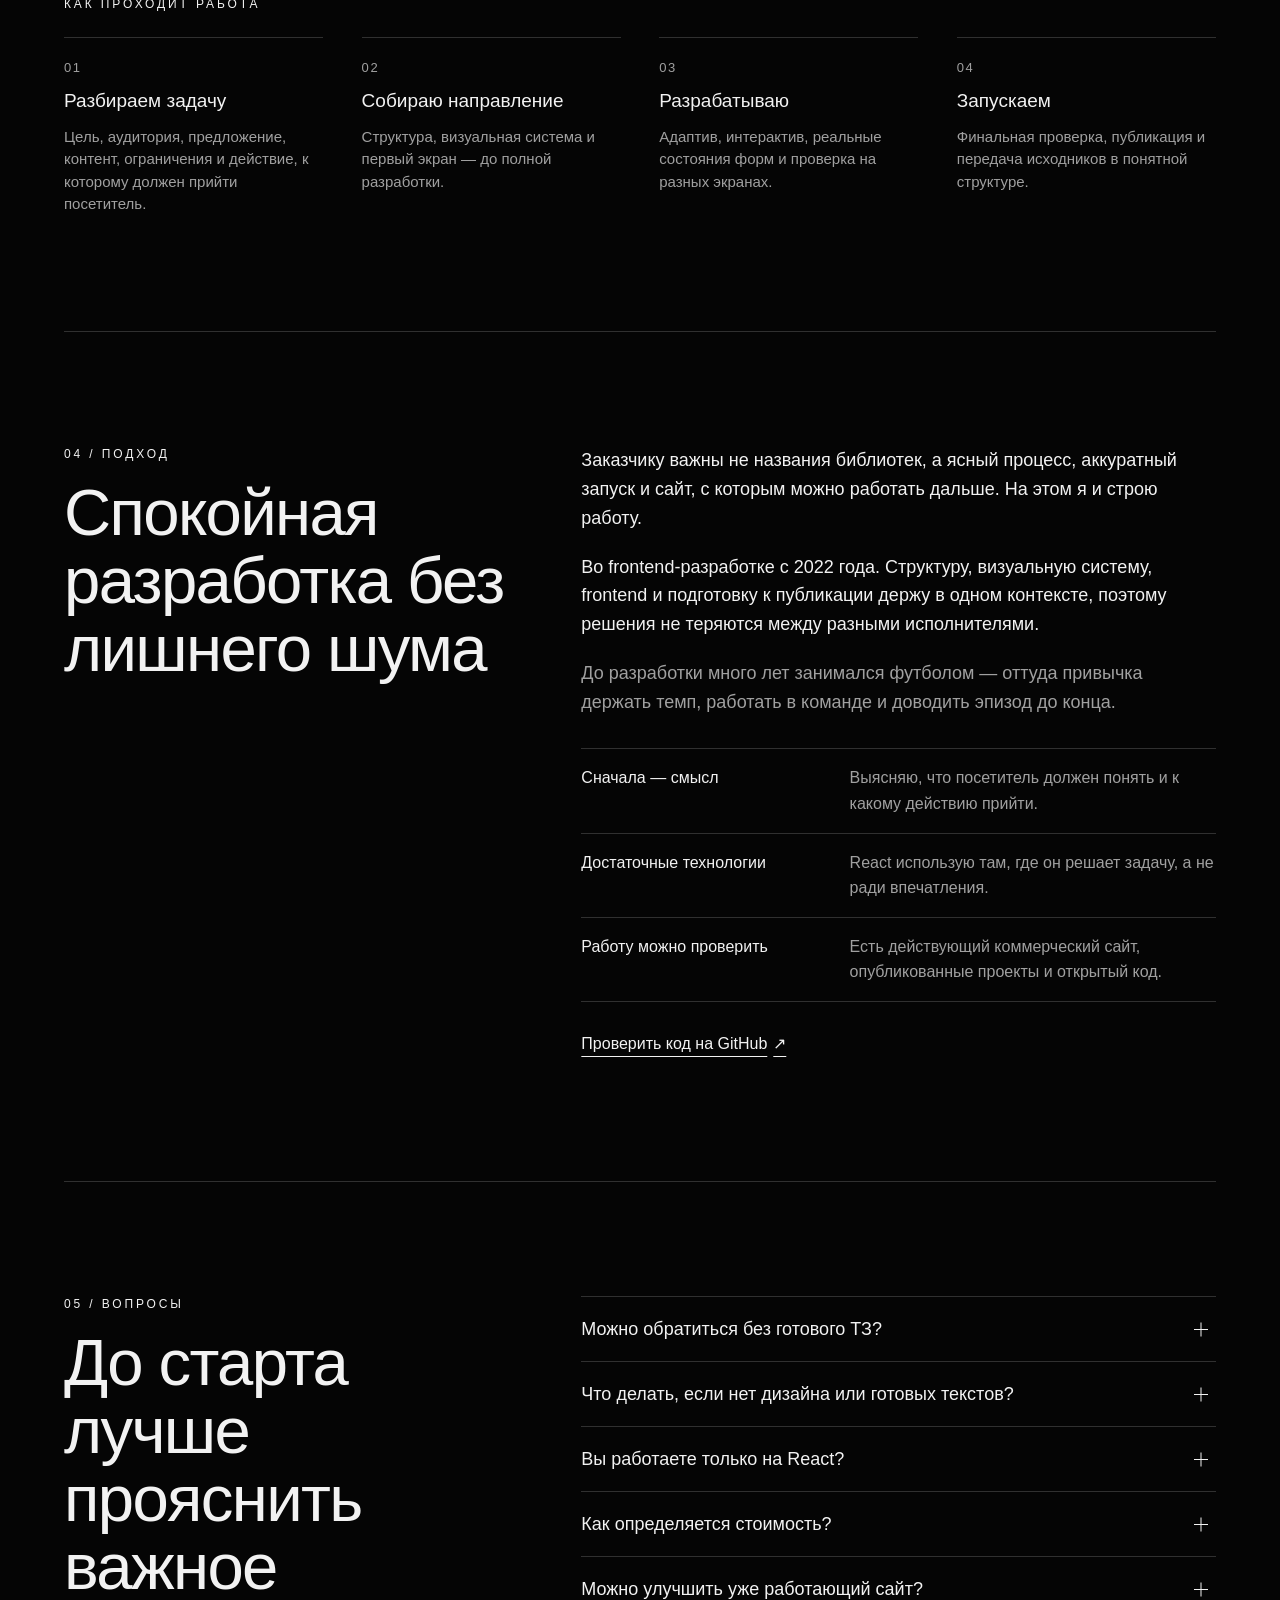
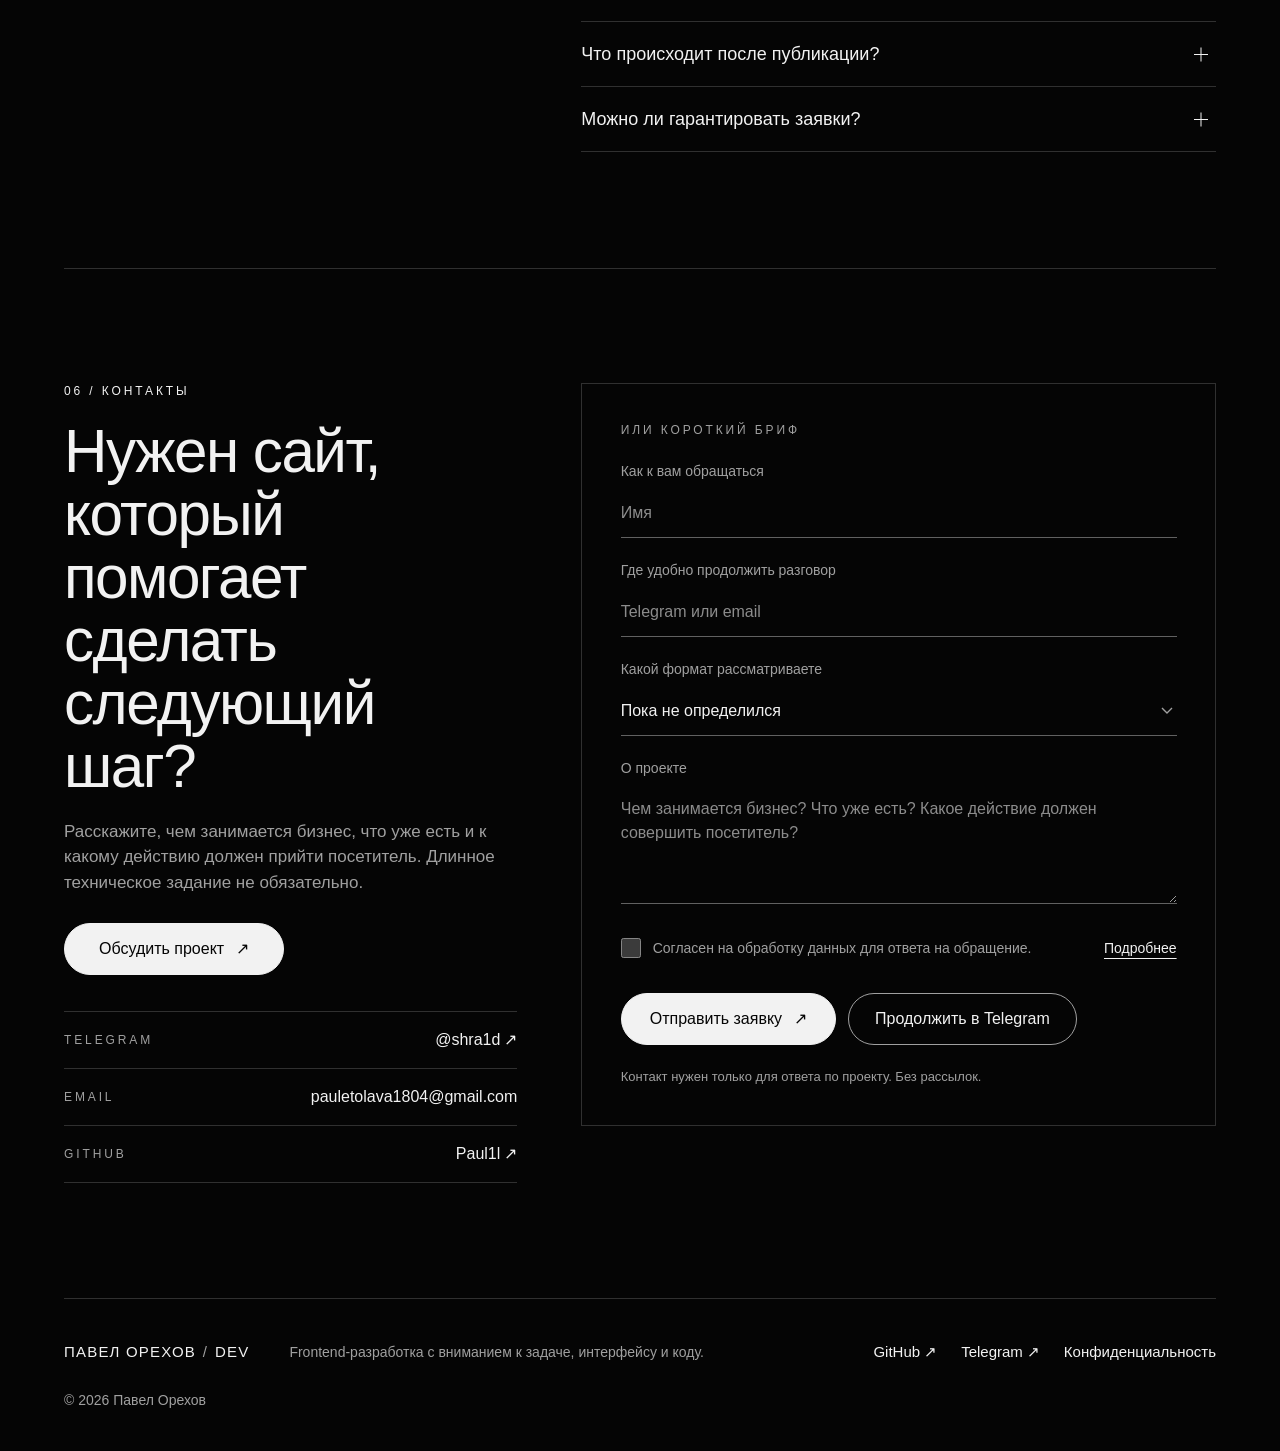
==== commit 721cc040: "Redesign portfolio: monochrome layout with particle head and voice greeting - Monochrome visual syst" ====
--- a/index.html
+++ b/index.html
@@ -5,7 +5,8 @@
   <meta name="viewport" content="width=device-width, initial-scale=1.0">
   <meta name="description" data-i18n-content="seo.description" content="Проектирую и запускаю лендинги, каталоги и React SPA для бизнеса: структура, адаптив, формы, техническое SEO и публикация. Коммерческий кейс МБ Кузбасс.">
   <meta name="author" data-i18n-content="seo.author" content="Павел Орехов">
-  <meta name="theme-color" content="#0a0b0d">
+  <meta name="theme-color" content="#050505">
+  <meta name="color-scheme" content="dark">
   <meta property="og:type" content="website">
   <meta property="og:locale" data-i18n-content="seo.locale" content="ru_RU">
   <meta property="og:title" data-i18n-content="seo.title" content="Разработка сайтов для бизнеса — Павел Орехов">
@@ -18,6 +19,7 @@
   <link rel="alternate" hreflang="en" href="https://paul1l.github.io/Portfolio-site/?lang=en">
   <link rel="alternate" hreflang="x-default" href="https://paul1l.github.io/Portfolio-site/">
   <link rel="icon" href="favicon.svg" type="image/svg+xml">
+  <link rel="preload" as="image" type="image/webp" href="assets/head/portrait.webp" imagesrcset="assets/head/portrait.webp 1x, assets/head/portrait@2x.webp 2x">
   <title data-i18n="seo.title">Разработка сайтов для бизнеса — Павел Орехов</title>
   <link rel="stylesheet" href="css/style.css">
   <noscript><style>.reveal{opacity:1!important;transform:none!important}</style></noscript>
@@ -25,422 +27,283 @@
 <body>
   <a class="skip-link" href="#main" data-i18n="skipLink">Перейти к содержанию</a>
 
-  <div class="scroll-progress" aria-hidden="true"><span data-progress></span></div>
-  <div class="ambient-glow" data-glow aria-hidden="true"></div>
-
   <header class="site-header" data-header>
-    <a class="brand" href="#top" aria-label="Павел Орехов — на главную" data-i18n-aria="brand.aria">
-      <span class="brand__mark">PO<span>.</span></span>
-      <span class="brand__name" data-i18n-html="brand.name">Павел Орехов<br><small>frontend developer</small></span>
-    </a>
-
-    <nav class="site-nav" id="site-navigation" data-nav aria-label="Основная навигация" data-i18n-aria="nav.aria">
-      <a href="#commercial-case" data-i18n="nav.cases">Кейсы</a>
-      <a href="#services" data-i18n="nav.services">Услуги</a>
-      <a href="#process" data-i18n="nav.process">Процесс</a>
-      <a href="#faq" data-i18n="nav.faq">FAQ</a>
-      <a href="#about" data-i18n="nav.about">Обо мне</a>
-      <a class="site-nav__cta" href="#contact" data-i18n-html="nav.contact">Обсудить проект ↗</a>
-    </nav>
-
-    <div class="header-actions">
-      <button class="language-toggle" data-language-toggle type="button" aria-label="Switch site language to English" hidden>
-        <span data-language-current>RU</span>
-        <i aria-hidden="true">/</i>
-        <span data-language-next>EN</span>
-      </button>
-
-      <a class="header-cta" href="#contact" data-i18n-html="nav.contact">
-        Обсудить проект <span aria-hidden="true">↗</span>
+    <div class="shell site-header__inner">
+      <a class="brand" href="#top" aria-label="Павел Орехов — на главную" data-i18n-aria="brand.aria">
+        <span data-i18n="brand.name">Павел Орехов</span> <span class="brand__slash" aria-hidden="true">/</span> DEV
       </a>
 
-      <button class="menu-button" data-menu type="button" aria-label="Открыть меню" aria-controls="site-navigation" aria-expanded="false">
-        <span></span>
-        <span></span>
-      </button>
+      <nav class="site-nav" id="site-navigation" data-nav aria-label="Основная навигация" data-i18n-aria="nav.aria">
+        <a href="#work" data-i18n="nav.work">Работы</a>
+        <a href="#services" data-i18n="nav.services">Услуги</a>
+        <a href="#contact" data-i18n="nav.contact">Контакты</a>
+      </nav>
+
+      <div class="header-actions">
+        <button class="language-toggle" data-language-toggle type="button" aria-label="Switch site language to English" hidden>
+          <span data-language-current>RU</span>
+          <i aria-hidden="true">/</i>
+          <span data-language-next>EN</span>
+        </button>
+
+        <button class="menu-button" data-menu type="button" aria-label="Открыть меню" aria-controls="site-navigation" aria-expanded="false">
+          <span></span>
+          <span></span>
+        </button>
+      </div>
     </div>
   </header>
 
   <main id="main">
-    <section class="hero shell" id="top">
-      <div class="hero__copy">
-        <div class="hero__meta reveal">
-          <span class="status-dot"></span>
-          <span data-i18n="hero.status">Frontend-разработчик · открыт к проектам</span>
-          <span class="hero__location" data-i18n="hero.location">Барнаул · удалённо</span>
-        </div>
-
-        <h1 class="hero__title reveal" data-i18n-html="hero.title">
-          Сайты для бизнеса —
-          <span class="hero__title-line">от первого экрана</span>
-          до <em>заявки.</em>
-        </h1>
-
-        <div class="hero__bottom reveal">
-          <div>
-            <p class="hero__lead" data-i18n="hero.lead">
-              Продумываю структуру, собираю интерфейс и frontend, настраиваю формы,
-              адаптив, техническое SEO и публикацию. Лендинги, каталоги и React SPA.
+    <section class="hero" id="top" aria-labelledby="hero-title">
+      <div class="shell hero__grid">
+        <div class="hero__intro">
+          <p class="eyebrow" data-i18n="hero.kicker">Веб-разработка</p>
+          <h1 class="hero__title" id="hero-title" data-i18n-html="hero.title">Создаю сайты, которые работают на&nbsp;вас.</h1>
+        </div>
+
+        <div class="hero__center">
+          <figure class="head" data-head>
+            <img class="head__poster" src="assets/head/portrait.webp" srcset="assets/head/portrait.webp 1x, assets/head/portrait@2x.webp 2x" alt="Портрет Павла Орехова, собранный из светлых точек" data-i18n-alt="hero.portraitAlt" width="392" height="542" fetchpriority="high" decoding="async" data-head-poster>
+          </figure>
+
+          <div class="greeting" data-greeting data-state="idle">
+            <p class="greeting__status" role="status">
+              <span class="greeting__dot" aria-hidden="true"></span>
+              <span data-greeting-status>Давайте познакомимся</span>
             </p>
-            <p class="hero__note" data-i18n="hero.note">Можно написать без готового ТЗ — начнём с цели проекта.</p>
+            <button class="pill-button greeting__button" type="button" data-greeting-toggle data-action="play" hidden>
+              <span class="greeting__icon" aria-hidden="true"></span>
+              <span data-greeting-label>Включить приветствие</span>
+            </button>
+            <p class="greeting__caption" data-greeting-caption>Можно и без звука</p>
           </div>
-
-          <div class="hero__actions">
-            <a class="button button--accent" href="#contact" data-i18n-html="hero.primaryCta">
-              Обсудить задачу
-              <span aria-hidden="true">↗</span>
+        </div>
+
+        <div class="hero__aside">
+          <p class="hero__lead" data-i18n-html="hero.lead">От идеи до запуска.<br> Разработка сайтов<br> и веб-интерфейсов.</p>
+          <a class="text-link" href="#work" data-i18n-html="hero.worksCta">Смотреть работы <span aria-hidden="true">↗</span></a>
+        </div>
+
+        <div class="hero__bar">
+          <span class="label" data-i18n="hero.index">01 — Знакомство</span>
+          <a class="hero__scroll" href="#work" data-i18n-html="hero.scroll">Листайте ниже <span aria-hidden="true">↓</span></a>
+        </div>
+      </div>
+    </section>
+
+    <section class="section work" id="work" aria-labelledby="work-title">
+      <div class="shell">
+        <div class="section-head reveal">
+          <p class="label" data-i18n="work.kicker">02 / Портфолио</p>
+          <h2 id="work-title" data-i18n="work.heading">Избранные работы</h2>
+          <p class="section-head__text" data-i18n="work.intro">Коммерческий сайт и проекты, у которых можно открыть результат или исходный код.</p>
+        </div>
+
+        <ol class="project-list">
+          <li class="project reveal">
+            <a class="project__visual" href="https://mb-kuzbass.ru/" target="_blank" rel="noopener noreferrer" tabindex="-1" aria-hidden="true">
+              <img src="assets/projects/mb-kuzbass.jpg" alt="" width="1600" height="1000" loading="lazy" decoding="async">
             </a>
-            <a class="text-link" href="#commercial-case" data-i18n-html="hero.caseCta">
-              Кейс МБ Кузбасс <span aria-hidden="true">↓</span>
+            <div class="project__body">
+              <p class="project__meta"><span>01</span><span data-i18n="projects.mbkuzbass.type">Коммерческий проект · 2026</span></p>
+              <h3>
+                <span data-i18n="projects.mbkuzbass.title">МБ Кузбасс</span>
+                <span class="project__live">Live</span>
+              </h3>
+              <p class="project__subtitle" data-i18n="projects.mbkuzbass.subtitle">Витрина запчастей и автомобилей на собственном домене</p>
+              <p class="project__summary" data-i18n="projects.mbkuzbass.summary">
+                Три направления бизнеса — запчасти, автомобили из Японии и поставки для авторазборов —
+                собраны в одну понятную React SPA без перегруженного интернет-магазина.
+              </p>
+              <p class="project__tags">React · Vite · SCSS · PWA · SEO</p>
+              <div class="project__links">
+                <a class="text-link" href="https://mb-kuzbass.ru/" target="_blank" rel="noopener noreferrer" data-i18n-html="work.openWebsite">Открыть сайт <span aria-hidden="true">↗</span></a>
+                <button class="text-link" type="button" data-case="mb-kuzbass" data-i18n="work.details">Подробнее о кейсе</button>
+              </div>
+            </div>
+          </li>
+
+          <li class="project reveal">
+            <a class="project__visual" href="https://paul1l.github.io/M_Power-service/" target="_blank" rel="noopener noreferrer" tabindex="-1" aria-hidden="true">
+              <img src="assets/projects/mpower.webp" alt="" width="1600" height="1000" loading="lazy" decoding="async">
             </a>
-          </div>
-        </div>
-      </div>
-
-      <div class="hero-showcase reveal" data-tilt>
-        <a class="browser-frame" href="https://mb-kuzbass.ru/" target="_blank" rel="noopener noreferrer" aria-label="Открыть действующий сайт МБ Кузбасс" data-i18n-aria="case.liveAria">
-          <div class="browser-frame__top">
-            <span></span><span></span><span></span>
-            <p>mb-kuzbass.ru</p>
-            <strong>LIVE</strong>
-          </div>
-          <div class="browser-frame__screen">
-            <img src="assets/projects/mb-kuzbass.jpg" alt="Первый экран сайта МБ Кузбасс" data-i18n-alt="case.heroAlt" width="1600" height="1000" fetchpriority="high">
-          </div>
-        </a>
-
-        <div class="showcase-note showcase-note--top">
-          <span>COMMERCIAL / LIVE</span>
-          <strong>React SPA</strong>
-        </div>
-        <div class="showcase-note showcase-note--bottom">
-          <span data-i18n="hero.ownDomain">На своём домене</span>
-          <strong>2026</strong>
-        </div>
-      </div>
-
-      <div class="hero__index" aria-hidden="true">WEB—26</div>
+            <div class="project__body">
+              <p class="project__meta"><span>02</span><span>React / Service landing · 2026</span></p>
+              <h3>MPower Service</h3>
+              <p class="project__subtitle" data-i18n="projects.mpower.subtitle">SPA для независимого BMW-сервиса</p>
+              <p class="project__summary" data-i18n="projects.mpower.summary">
+                Сервисный лендинг с понятным сценарием записи и формой,
+                которая готовит обращение для Telegram.
+              </p>
+              <p class="project__tags">React · Vite · Forms</p>
+              <div class="project__links">
+                <a class="text-link" href="https://paul1l.github.io/M_Power-service/" target="_blank" rel="noopener noreferrer" data-i18n-html="work.openWebsite">Открыть сайт <span aria-hidden="true">↗</span></a>
+                <button class="text-link" type="button" data-case="mpower-service" data-i18n="work.details">Подробнее о кейсе</button>
+              </div>
+            </div>
+          </li>
+
+          <li class="project reveal">
+            <a class="project__visual" href="https://github.com/Paul1l/Fullstack-landing" target="_blank" rel="noopener noreferrer" tabindex="-1" aria-hidden="true">
+              <img src="assets/projects/fullstack.jpg" alt="" width="1600" height="1000" loading="lazy" decoding="async">
+            </a>
+            <div class="project__body">
+              <p class="project__meta"><span>03</span><span data-i18n="projects.reon.type">Fullstack / Тестовый проект · 2026</span></p>
+              <h3>REON Fullstack</h3>
+              <p class="project__subtitle" data-i18n="projects.reon.subtitle">Форма, серверные API и AI-сценарий</p>
+              <p class="project__summary" data-i18n="projects.reon.summary">
+                Интерфейс связан с серверными функциями: email-заявка,
+                валидация и AI-summary задачи.
+              </p>
+              <p class="project__tags">JavaScript · Node.js · REST API</p>
+              <div class="project__links">
+                <a class="text-link" href="https://github.com/Paul1l/Fullstack-landing" target="_blank" rel="noopener noreferrer" data-i18n-html="work.openCode">Открыть код <span aria-hidden="true">↗</span></a>
+                <button class="text-link" type="button" data-case="fullstack-landing" data-i18n="work.details">Подробнее о кейсе</button>
+              </div>
+            </div>
+          </li>
+
+          <li class="project reveal">
+            <a class="project__visual" href="https://paul1l.github.io/TechBearing/" target="_blank" rel="noopener noreferrer" tabindex="-1" aria-hidden="true">
+              <img src="assets/projects/techbearing.jpg" alt="" width="1600" height="1000" loading="lazy" decoding="async">
+            </a>
+            <div class="project__body">
+              <p class="project__meta"><span>04</span><span>Catalog / Vanilla JS · 2026</span></p>
+              <h3>TechBearing</h3>
+              <p class="project__subtitle" data-i18n="projects.techbearing.subtitle">Каталог технической продукции</p>
+              <p class="project__summary" data-i18n="projects.techbearing.summary">
+                Каталог с поиском, фильтрацией, заявками и демонстрационной
+                админкой для управления товарами.
+              </p>
+              <p class="project__tags">HTML · CSS · JavaScript</p>
+              <div class="project__links">
+                <a class="text-link" href="https://paul1l.github.io/TechBearing/" target="_blank" rel="noopener noreferrer" data-i18n-html="work.openWebsite">Открыть сайт <span aria-hidden="true">↗</span></a>
+                <button class="text-link" type="button" data-case="techbearing" data-i18n="work.details">Подробнее о кейсе</button>
+              </div>
+            </div>
+          </li>
+        </ol>
+
+        <div class="more-work reveal">
+          <h3 class="label" data-i18n="work.moreTitle">Ещё проекты и архив</h3>
+          <ul class="more-work__list">
+            <li>
+              <span class="more-work__name" data-i18n="projects.lawyer.title">Алексей Казанцев</span>
+              <span class="more-work__type" data-i18n="projects.lawyer.subtitle">Лендинг частнопрактикующего юриста · 2026</span>
+              <span class="more-work__links">
+                <a href="https://paul1l.github.io/lawyer-landing/" target="_blank" rel="noopener noreferrer" data-i18n-html="work.site">Сайт <span aria-hidden="true">↗</span></a>
+                <a href="https://github.com/Paul1l/lawyer-landing" target="_blank" rel="noopener noreferrer" data-i18n-html="work.code">Код <span aria-hidden="true">↗</span></a>
+              </span>
+            </li>
+            <li>
+              <span class="more-work__name">Apex Select</span>
+              <span class="more-work__type" data-i18n="projects.apex.subtitle">Editorial-концепт каталога редких автомобилей · 2026</span>
+              <span class="more-work__links">
+                <a href="https://paul1l.github.io/Apex-Select/" target="_blank" rel="noopener noreferrer" data-i18n-html="work.site">Сайт <span aria-hidden="true">↗</span></a>
+                <a href="https://github.com/Paul1l/Apex-Select" target="_blank" rel="noopener noreferrer" data-i18n-html="work.code">Код <span aria-hidden="true">↗</span></a>
+              </span>
+            </li>
+            <li>
+              <span class="more-work__name">Dice</span>
+              <span class="more-work__type" data-i18n="history.diceMeta">Ранняя работа: JavaScript-игра · 2024</span>
+              <span class="more-work__links">
+                <a href="https://paul1l.github.io/-dice/" target="_blank" rel="noopener noreferrer" data-i18n-html="work.site">Сайт <span aria-hidden="true">↗</span></a>
+                <a href="https://github.com/Paul1l/-dice" target="_blank" rel="noopener noreferrer" data-i18n-html="work.code">Код <span aria-hidden="true">↗</span></a>
+              </span>
+            </li>
+            <li>
+              <span class="more-work__name">Guitar</span>
+              <span class="more-work__type" data-i18n="history.guitarMeta">Ранняя работа: адаптивная вёрстка на Sass · 2024</span>
+              <span class="more-work__links">
+                <a href="https://github.com/Paul1l/Guitar" target="_blank" rel="noopener noreferrer" data-i18n-html="work.code">Код <span aria-hidden="true">↗</span></a>
+              </span>
+            </li>
+          </ul>
+        </div>
+      </div>
     </section>
 
-    <section class="trust-strip" aria-label="Основания доверять" data-i18n-aria="trust.aria">
-      <div class="shell trust-strip__grid">
-        <article>
-          <span>LIVE</span>
-          <strong data-i18n="trust.live">Коммерческий сайт на собственном домене</strong>
-        </article>
-        <article>
-          <span>2022—26</span>
-          <strong data-i18n="trust.experience">Практика во frontend-разработке</strong>
-        </article>
-        <article>
-          <span>OPEN CODE</span>
-          <strong data-i18n="trust.code">Код проектов доступен на GitHub</strong>
-        </article>
-        <article>
-          <span>ONE CONTEXT</span>
-          <strong data-i18n="trust.context">Структура, frontend и запуск — в одних руках</strong>
-        </article>
+    <section class="section services" id="services" aria-labelledby="services-title">
+      <div class="shell">
+        <div class="section-head reveal">
+          <p class="label" data-i18n="services.kicker">03 / Услуги</p>
+          <h2 id="services-title" data-i18n="services.heading">Чем могу помочь</h2>
+          <p class="section-head__text" data-i18n="services.intro">
+            Сначала выясняю, что должен делать сайт, затем выбираю достаточное по сложности решение.
+          </p>
+        </div>
+
+        <ol class="service-list">
+          <li class="reveal">
+            <span class="service-list__index">01</span>
+            <h3 data-i18n="services.scratchLabel">Сайт с нуля</h3>
+            <p>
+              <strong data-i18n="services.scratchTitle">Лендинг, сайт услуг или каталог — от структуры до публикации.</strong>
+              <span data-i18n="services.scratchText">Структура, визуальное направление, адаптивный интерфейс, формы и SEO-база.</span>
+            </p>
+          </li>
+          <li class="reveal">
+            <span class="service-list__index">02</span>
+            <h3 data-i18n="services.spaLabel">Каталог / React SPA</h3>
+            <p>
+              <strong data-i18n="services.spaTitle">Интерфейс с данными, состояниями и сценариями.</strong>
+              <span data-i18n="services.spaText">Категории, поиск, фильтры, формы, внутренние экраны и API-интеграции.</span>
+            </p>
+          </li>
+          <li class="reveal">
+            <span class="service-list__index">03</span>
+            <h3 data-i18n="services.designLabel">Разработка по макету</h3>
+            <p>
+              <strong data-i18n="services.designTitle">Дизайн становится рабочим адаптивным сайтом.</strong>
+              <span data-i18n="services.designText">Сохраню визуальную идею, продумаю состояния элементов, мобильные экраны и интерактив.</span>
+            </p>
+          </li>
+          <li class="reveal">
+            <span class="service-list__index">04</span>
+            <h3 data-i18n="services.improveLabel">Доработка и развитие</h3>
+            <p>
+              <strong data-i18n="services.improveTitle">Подключусь к уже работающему проекту.</strong>
+              <span data-i18n="services.improveText">Аудит и исправления, новые разделы и функции, рефакторинг без переписывания ради переписывания.</span>
+            </p>
+          </li>
+        </ol>
+
+        <div class="process reveal">
+          <h3 class="label" data-i18n="process.title">Как проходит работа</h3>
+          <ol class="process__steps">
+            <li>
+              <span>01</span>
+              <strong data-i18n="process.step1Title">Разбираем задачу</strong>
+              <p data-i18n="process.step1Text">Цель, аудитория, предложение, контент, ограничения и действие, к которому должен прийти посетитель.</p>
+            </li>
+            <li>
+              <span>02</span>
+              <strong data-i18n="process.step2Title">Собираю направление</strong>
+              <p data-i18n="process.step2Text">Структура, визуальная система и первый экран — до полной разработки.</p>
+            </li>
+            <li>
+              <span>03</span>
+              <strong data-i18n="process.step3Title">Разрабатываю</strong>
+              <p data-i18n="process.step3Text">Адаптив, интерактив, реальные состояния форм и проверка на разных экранах.</p>
+            </li>
+            <li>
+              <span>04</span>
+              <strong data-i18n="process.step4Title">Запускаем</strong>
+              <p data-i18n="process.step4Text">Финальная проверка, публикация и передача исходников в понятной структуре.</p>
+            </li>
+          </ol>
+        </div>
       </div>
     </section>
 
-    <section class="commercial-case section shell" id="commercial-case">
-      <div class="section-heading reveal">
-        <p class="section-kicker" data-i18n="case.kicker">01 / Коммерческий кейс</p>
-        <h2 data-i18n-html="case.heading">Один сайт для трёх<br><em>направлений бизнеса.</em></h2>
-        <p class="section-heading__text" data-i18n="case.intro">
-          МБ Кузбасс: запчасти, автомобили из Японии и поставки для авторазборов
-          собраны в одну понятную цифровую витрину.
-        </p>
-      </div>
-
-      <article class="case-spotlight reveal">
-        <a class="case-spotlight__visual" href="https://mb-kuzbass.ru/" target="_blank" rel="noopener noreferrer" aria-label="Открыть действующий сайт МБ Кузбасс" data-i18n-aria="case.liveAria">
-          <img src="assets/projects/mb-kuzbass.jpg" alt="Коммерческий сайт МБ Кузбасс" data-i18n-alt="case.imageAlt" width="1600" height="1000" loading="lazy">
-          <span><i></i> mb-kuzbass.ru</span>
-        </a>
-
-        <div class="case-spotlight__body">
-          <div class="case-spotlight__meta">
-            <span>Commercial React SPA</span>
-            <span data-i18n="case.role">Структура · UI · frontend · запуск</span>
-          </div>
-
-          <p class="case-spotlight__eyebrow" data-i18n="case.eyebrow">Сайт работает на собственном домене</p>
-          <h3 data-i18n="case.title">МБ Кузбасс</h3>
-          <p class="case-spotlight__lead" data-i18n="case.lead">
-            Бизнесу требовалось показать три направления без перегруженного
-            интернет-магазина и дать посетителю короткий путь к нужной информации и обращению.
-          </p>
-
-          <div class="case-proof">
-            <article>
-              <span data-i18n="case.taskLabel">01 / Задача</span>
-              <p data-i18n="case.task">Объединить услуги и ассортимент в одной ясной структуре.</p>
-            </article>
-            <article>
-              <span data-i18n="case.solutionLabel">02 / Решение</span>
-              <p data-i18n="case.solution">React SPA с каталогом, витриной автомобилей и сценариями связи.</p>
-            </article>
-            <article>
-              <span data-i18n="case.resultLabel">03 / Результат</span>
-              <p data-i18n="case.result">Основная цифровая витрина компании опубликована и работает.</p>
-            </article>
-          </div>
-
-          <div class="case-spotlight__actions">
-            <a class="button button--accent" href="https://mb-kuzbass.ru/" target="_blank" rel="noopener noreferrer" data-i18n-html="case.openLive">
-              Открыть действующий сайт <span aria-hidden="true">↗</span>
-            </a>
-            <button class="button button--outline" type="button" data-case="mb-kuzbass" data-i18n="case.details">
-              Подробнее о кейсе
-            </button>
-          </div>
-        </div>
-      </article>
-    </section>
-
-    <section class="work section shell" id="work">
-      <div class="section-heading reveal">
-        <p class="section-kicker" data-i18n="work.kicker">Избранные проекты</p>
-        <h2 data-i18n-html="work.heading">Разные задачи.<br><em>Проверяемые решения.</em></h2>
-        <p class="section-heading__text" data-i18n="work.intro">
-          Три проекта показывают работу с React, серверными API и каталогами.
-          У каждого можно открыть результат или исходный код.
-        </p>
-      </div>
-
-      <div class="project-grid project-grid--sales" data-projects>
-        <article class="project-card reveal" data-project-card>
-          <div class="project-card__visual">
-            <img src="assets/projects/mpower.webp" alt="Темный интерфейс сайта автосервиса MPower" data-i18n-alt="projects.mpower.alt" width="1600" height="1000" loading="lazy">
-            <span class="project-card__index">01</span>
-            <span class="project-card__year">2026</span>
-          </div>
-          <div class="project-card__body">
-            <div class="project-card__meta">
-              <span>React / Service landing</span>
-              <span data-i18n="projects.mpower.role">UI · React · адаптив</span>
-            </div>
-            <div class="project-card__title">
-              <div>
-                <p data-i18n="projects.mpower.subtitle">SPA для независимого BMW-сервиса</p>
-                <h3>MPower Service</h3>
-              </div>
-              <button class="round-button" type="button" data-case="mpower-service" aria-label="Подробнее о проекте MPower Service" data-i18n-aria="projects.mpower.aria">↗</button>
-            </div>
-            <p class="project-card__summary" data-i18n="projects.mpower.summary">
-              Сервисный лендинг с понятным сценарием записи и формой,
-              которая готовит обращение для Telegram.
-            </p>
-            <div class="project-card__footer">
-              <div class="tag-list">
-                <span>React</span><span>Vite</span><span>Forms</span>
-              </div>
-              <div class="project-card__links">
-                <a class="project-link project-link--primary" href="https://paul1l.github.io/M_Power-service/" target="_blank" rel="noopener noreferrer" data-i18n-html="work.openWebsite">Открыть сайт <span aria-hidden="true">↗</span></a>
-                <button class="project-link" type="button" data-case="mpower-service" data-i18n="work.details">Подробнее</button>
-              </div>
-            </div>
-          </div>
-        </article>
-
-        <article class="project-card reveal" data-project-card>
-          <div class="project-card__visual">
-            <img src="assets/projects/fullstack.jpg" alt="Первый экран fullstack-лендинга REON" data-i18n-alt="projects.reon.alt" width="1600" height="1000" loading="lazy">
-            <span class="project-card__index">02</span>
-            <span class="project-card__year">2026</span>
-          </div>
-          <div class="project-card__body">
-            <div class="project-card__meta">
-              <span data-i18n="projects.reon.type">Fullstack / Test project</span>
-              <span data-i18n="projects.reon.role">Frontend · API · валидация</span>
-            </div>
-            <div class="project-card__title">
-              <div>
-                <p data-i18n="projects.reon.subtitle">Форма, серверные API и AI-сценарий</p>
-                <h3>REON Fullstack</h3>
-              </div>
-              <button class="round-button" type="button" data-case="fullstack-landing" aria-label="Подробнее о проекте REON Fullstack" data-i18n-aria="projects.reon.aria">↗</button>
-            </div>
-            <p class="project-card__summary" data-i18n="projects.reon.summary">
-              Интерфейс связан с серверными функциями: email-заявка,
-              валидация и AI-summary задачи.
-            </p>
-            <div class="project-card__footer">
-              <div class="tag-list">
-                <span>JavaScript</span><span>Node.js</span><span>REST API</span>
-              </div>
-              <div class="project-card__links">
-                <a class="project-link project-link--primary" href="https://github.com/Paul1l/Fullstack-landing" target="_blank" rel="noopener noreferrer" data-i18n-html="work.openCode">Открыть код <span aria-hidden="true">↗</span></a>
-                <button class="project-link" type="button" data-case="fullstack-landing" data-i18n="work.details">Подробнее</button>
-              </div>
-            </div>
-          </div>
-        </article>
-
-        <article class="project-card reveal" data-project-card>
-          <div class="project-card__visual">
-            <img src="assets/projects/techbearing.jpg" alt="Интерфейс каталога TechBearing" data-i18n-alt="projects.techbearing.alt" width="1600" height="1000" loading="lazy">
-            <span class="project-card__index">03</span>
-            <span class="project-card__year">2026</span>
-          </div>
-          <div class="project-card__body">
-            <div class="project-card__meta">
-              <span>Catalog / Vanilla JS</span>
-              <span data-i18n="projects.techbearing.role">Структура · UI · JavaScript</span>
-            </div>
-            <div class="project-card__title">
-              <div>
-                <p data-i18n="projects.techbearing.subtitle">Каталог технической продукции</p>
-                <h3>TechBearing</h3>
-              </div>
-              <button class="round-button" type="button" data-case="techbearing" aria-label="Подробнее о проекте TechBearing" data-i18n-aria="projects.techbearing.aria">↗</button>
-            </div>
-            <p class="project-card__summary" data-i18n="projects.techbearing.summary">
-              Каталог с поиском, фильтрацией, заявками и демонстрационной
-              админкой для управления товарами.
-            </p>
-            <div class="project-card__footer">
-              <div class="tag-list">
-                <span>HTML</span><span>CSS</span><span>JavaScript</span>
-              </div>
-              <div class="project-card__links">
-                <a class="project-link project-link--primary" href="https://paul1l.github.io/TechBearing/" target="_blank" rel="noopener noreferrer" data-i18n-html="work.openWebsite">Открыть сайт <span aria-hidden="true">↗</span></a>
-                <button class="project-link" type="button" data-case="techbearing" data-i18n="work.details">Подробнее</button>
-              </div>
-            </div>
-          </div>
-        </article>
-      </div>
-    </section>
-
-    <section class="expertise section shell" id="services">
-      <div class="section-heading section-heading--compact reveal">
-        <p class="section-kicker" data-i18n="services.kicker">02 / Форматы работы</p>
-        <h2 data-i18n-html="services.heading">Под задачу — подходящий формат.<br><em>Без лишнего масштаба.</em></h2>
-        <p class="section-heading__text" data-i18n="services.intro">
-          Не продаю технологию ради технологии. Сначала выясняю, что должен делать сайт,
-          затем выбираю достаточное по сложности решение.
-        </p>
-      </div>
-
-      <div class="expertise-grid">
-        <article class="expertise-card expertise-card--large reveal">
-          <span class="expertise-card__number">01</span>
-          <div>
-            <p class="expertise-card__label" data-i18n="services.scratchLabel">Сайт с нуля</p>
-            <h3 data-i18n="services.scratchTitle">Лендинг, сайт услуг или каталог — от структуры до публикации.</h3>
-            <p data-i18n="services.scratchText">
-              Превращу предложение бизнеса в понятный digital-продукт: соберу структуру,
-              визуальное направление, адаптивный интерфейс, формы и SEO-базу.
-            </p>
-            <a class="card-cta" href="#contact" data-i18n="services.scratchCta">Обсудить запуск ↗</a>
-          </div>
-          <div class="wireframe" aria-hidden="true">
-            <span></span><span></span><span></span><span></span>
-          </div>
-        </article>
-
-        <article class="expertise-card expertise-card--accent reveal">
-          <span class="expertise-card__number">02</span>
-          <p class="expertise-card__label" data-i18n="services.spaLabel">Каталог / React SPA</p>
-          <h3 data-i18n="services.spaTitle">Интерфейс с данными, состояниями и сценариями.</h3>
-          <p data-i18n="services.spaText">
-            Категории, поиск, фильтры, формы, внутренние экраны и API-интеграции —
-            когда обычной статической страницы уже недостаточно.
-          </p>
-          <a class="card-cta" href="#contact" data-i18n="services.spaCta">Обсудить интерфейс ↗</a>
-        </article>
-
-        <article class="expertise-card reveal">
-          <span class="expertise-card__number">03</span>
-          <p class="expertise-card__label" data-i18n="services.designLabel">Разработка по макету</p>
-          <h3 data-i18n="services.designTitle">Дизайн становится рабочим адаптивным сайтом.</h3>
-          <p data-i18n="services.designText">
-            Сохраню визуальную идею, продумаю состояния элементов, мобильные экраны,
-            интерактив и подготовку к публикации.
-          </p>
-          <div class="device-lines" aria-hidden="true">
-            <i></i><i></i><i></i>
-          </div>
-          <a class="card-cta" href="#contact" data-i18n="services.designCta">Показать макет ↗</a>
-        </article>
-
-        <article class="expertise-card reveal">
-          <span class="expertise-card__number">04</span>
-          <p class="expertise-card__label" data-i18n="services.improveLabel">Доработка и развитие</p>
-          <h3 data-i18n="services.improveTitle">Подключусь к уже работающему проекту.</h3>
-          <p data-i18n="services.improveText">
-            Разберусь в текущем коде и улучшу то, что мешает сайту решать задачу:
-            отдельные блоки, мобильную версию или новые сценарии.
-          </p>
-          <ul class="check-list">
-            <li data-i18n="services.audit">Аудит и исправления</li>
-            <li data-i18n="services.features">Новые разделы и функции</li>
-            <li data-i18n="services.refactor">Рефакторинг без переписывания ради переписывания</li>
-          </ul>
-          <a class="card-cta" href="#contact" data-i18n="services.improveCta">Обсудить доработку ↗</a>
-        </article>
-      </div>
-
-      <div class="service-callout reveal">
-        <p data-i18n="services.unsure">Не уверены, какой формат подходит?</p>
-        <strong data-i18n="services.callout">Опишите задачу своими словами — нужный объём станет понятнее после разбора.</strong>
-        <a class="button button--accent" href="#contact" data-i18n="services.calloutCta">Разобрать мою задачу ↗</a>
-      </div>
-    </section>
-
-    <section class="process section" id="process">
-      <div class="shell process__inner">
-        <div class="process__intro reveal">
-          <p class="section-kicker" data-i18n="process.kicker">03 / Процесс</p>
-          <h2 data-i18n-html="process.heading">Без «магии».<br><em>Четыре понятных этапа.</em></h2>
-          <p data-i18n="process.intro">Вы понимаете, что происходит с проектом, где мы находимся и какой результат будет следующим.</p>
-        </div>
-
-        <ol class="process-list">
-          <li class="reveal">
-            <span>01</span>
-            <div>
-              <h3 data-i18n="process.step1Title">Разбираем задачу</h3>
-              <p data-i18n="process.step1Text">Цель, аудитория, предложение, контент, ограничения и действие, к которому должен прийти посетитель.</p>
-            </div>
-          </li>
-          <li class="reveal">
-            <span>02</span>
-            <div>
-              <h3 data-i18n="process.step2Title">Собираю направление</h3>
-              <p data-i18n="process.step2Text">Структура, визуальная система и первый экран — до полной разработки.</p>
-            </div>
-          </li>
-          <li class="reveal">
-            <span>03</span>
-            <div>
-              <h3 data-i18n="process.step3Title">Разрабатываю</h3>
-              <p data-i18n="process.step3Text">Адаптив, интерактив, реальные состояния форм и проверка на разных экранах.</p>
-            </div>
-          </li>
-          <li class="reveal">
-            <span>04</span>
-            <div>
-              <h3 data-i18n="process.step4Title">Запускаем</h3>
-              <p data-i18n="process.step4Text">Финальная проверка, публикация и передача исходников в понятной структуре.</p>
-            </div>
-          </li>
-        </ol>
-      </div>
-    </section>
-
-    <section class="about section shell" id="about">
-      <div class="about__statement reveal">
-        <p class="section-kicker" data-i18n="about.kicker">04 / Почему со мной</p>
-        <h2 data-i18n-html="about.heading">
-          Спокойная разработка без лишнего шума.
-          <em>С вниманием к бизнесу и деталям.</em>
-        </h2>
-      </div>
-
-      <div class="about__grid">
+    <section class="section about" id="about" aria-labelledby="about-title">
+      <div class="shell about__grid">
+        <div class="section-head reveal">
+          <p class="label" data-i18n="about.kicker">04 / Подход</p>
+          <h2 id="about-title" data-i18n="about.heading">Спокойная разработка без лишнего шума</h2>
+        </div>
+
         <div class="about__copy reveal">
           <p data-i18n="about.paragraph1">
             Заказчику важны не названия библиотек, а ясный процесс, аккуратный запуск
@@ -451,146 +314,122 @@
             frontend и подготовку к публикации держу в одном контексте, поэтому
             решения не теряются между разными исполнителями.
           </p>
-          <p class="about__personal" data-i18n="about.personal">
+          <p class="about__muted" data-i18n="about.personal">
             До разработки много лет занимался футболом — оттуда привычка держать темп,
             работать в команде и доводить эпизод до конца.
           </p>
+
+          <dl class="facts">
+            <div>
+              <dt data-i18n="about.purposeTitle">Сначала — смысл</dt>
+              <dd data-i18n="about.purposeText">Выясняю, что посетитель должен понять и к какому действию прийти.</dd>
+            </div>
+            <div>
+              <dt data-i18n="about.technologyTitle">Достаточные технологии</dt>
+              <dd data-i18n="about.technologyText">React использую там, где он решает задачу, а не ради впечатления.</dd>
+            </div>
+            <div>
+              <dt data-i18n="about.proofTitle">Работу можно проверить</dt>
+              <dd data-i18n="about.proofText">Есть действующий коммерческий сайт, опубликованные проекты и открытый код.</dd>
+            </div>
+          </dl>
+
           <a class="text-link" href="https://github.com/Paul1l" target="_blank" rel="noopener noreferrer" data-i18n-html="about.githubCta">
             Проверить код на GitHub <span aria-hidden="true">↗</span>
           </a>
         </div>
-
-        <div class="about-facts about-facts--reasons reveal">
-          <article>
-            <strong data-i18n="about.purposeTitle">Сначала — смысл</strong>
-            <span data-i18n="about.purposeText">Выясняю, что посетитель должен понять и к какому действию прийти.</span>
-          </article>
-          <article>
-            <strong data-i18n="about.technologyTitle">Достаточные технологии</strong>
-            <span data-i18n="about.technologyText">React использую там, где он решает задачу, а не ради впечатления.</span>
-          </article>
-          <article>
-            <strong data-i18n="about.proofTitle">Работу можно проверить</strong>
-            <span data-i18n="about.proofText">Есть действующий коммерческий сайт, опубликованные проекты и открытый код.</span>
-          </article>
-        </div>
       </div>
     </section>
 
-    <section class="history section shell" aria-labelledby="history-title">
-      <div class="growth-block reveal">
-        <div class="growth-block__heading">
-          <p class="section-kicker" data-i18n="history.kicker">Архив / 2024</p>
-          <h3 id="history-title" data-i18n="history.title">Историю развития не прячу.</h3>
-          <p data-i18n="history.text">Ранние проекты показывают точку старта. Текущий уровень лучше оценивать по коммерческому кейсу и новым работам.</p>
-        </div>
-
-        <div class="early-projects">
-          <article class="early-card">
-            <a class="early-card__image" href="https://github.com/Paul1l/Guitar" target="_blank" rel="noopener noreferrer" aria-label="Открыть репозиторий Guitar" data-i18n-aria="history.guitarRepoAria">
-              <img src="assets/projects/guitar.jpg" alt="Ранний лендинг Guitar" data-i18n-alt="history.guitarImageAlt" width="1600" height="1000" loading="lazy">
-            </a>
-            <div>
-              <span data-i18n="history.guitarMeta">HTML · Sass · адаптивная вёрстка</span>
-              <h4>Guitar</h4>
-            </div>
-            <a href="https://github.com/Paul1l/Guitar" target="_blank" rel="noopener noreferrer" aria-label="Код проекта Guitar" data-i18n-aria="history.guitarCodeAria">↗</a>
-          </article>
-
-          <article class="early-card">
-            <a class="early-card__image" href="https://paul1l.github.io/-dice/" target="_blank" rel="noopener noreferrer" aria-label="Открыть игру Dice" data-i18n-aria="history.diceOpenAria">
-              <img src="assets/projects/dice.jpg" alt="Интерфейс JavaScript-игры Dice" data-i18n-alt="history.diceImageAlt" width="1600" height="1000" loading="lazy">
-            </a>
-            <div>
-              <span data-i18n="history.diceMeta">JavaScript · DOM · игровая логика</span>
-              <h4>Dice</h4>
-            </div>
-            <a href="https://github.com/Paul1l/-dice" target="_blank" rel="noopener noreferrer" aria-label="Код проекта Dice" data-i18n-aria="history.diceCodeAria">↗</a>
-          </article>
+    <section class="section faq" id="faq" aria-labelledby="faq-title">
+      <div class="shell faq__grid">
+        <div class="section-head reveal">
+          <p class="label" data-i18n="faq.kicker">05 / Вопросы</p>
+          <h2 id="faq-title" data-i18n="faq.heading">До старта лучше прояснить важное</h2>
+        </div>
+
+        <div class="faq-list reveal">
+          <details>
+            <summary data-i18n="faq.item1Question">Можно обратиться без готового ТЗ?</summary>
+            <p data-i18n="faq.item1Answer">Да. Достаточно рассказать о бизнесе, аудитории и цели сайта. Я задам уточняющие вопросы и помогу собрать требования в понятную структуру.</p>
+          </details>
+          <details>
+            <summary data-i18n="faq.item2Question">Что делать, если нет дизайна или готовых текстов?</summary>
+            <p data-i18n="faq.item2Answer">Можно начать со структуры и визуального направления. Какие материалы потребуются и чего не хватает, определим до разработки.</p>
+          </details>
+          <details>
+            <summary data-i18n="faq.item3Question">Вы работаете только на React?</summary>
+            <p data-i18n="faq.item3Answer">Нет. React использую там, где нужны состояния, данные или несколько экранов. Для компактного сайта может быть разумнее HTML, CSS и JavaScript.</p>
+          </details>
+          <details>
+            <summary data-i18n="faq.item4Question">Как определяется стоимость?</summary>
+            <p data-i18n="faq.item4Answer">Она зависит от состава страниц, готовности контента, пользовательских сценариев и интеграций. После разбора задачи можно зафиксировать конкретный объём работ.</p>
+          </details>
+          <details>
+            <summary data-i18n="faq.item5Question">Можно улучшить уже работающий сайт?</summary>
+            <p data-i18n="faq.item5Answer">Да. Сначала нужно посмотреть текущую структуру и код, затем станет понятно, что стоит сохранить, что исправить, а что разумнее собрать заново.</p>
+          </details>
+          <details>
+            <summary data-i18n="faq.item6Question">Что происходит после публикации?</summary>
+            <p data-i18n="faq.item6Answer">Проверяю production-версию и передаю исходники в понятной структуре. Развитие сайта или отдельную поддержку можно согласовать отдельно.</p>
+          </details>
+          <details>
+            <summary data-i18n="faq.item7Question">Можно ли гарантировать заявки?</summary>
+            <p data-i18n="faq.item7Answer">Количество обращений зависит не только от сайта, но и от предложения, трафика и продаж. Моя задача — понятно раскрыть ценность и сделать путь до обращения удобным.</p>
+          </details>
         </div>
       </div>
     </section>
 
-    <section class="faq section shell" id="faq">
-      <div class="faq__intro reveal">
-        <p class="section-kicker" data-i18n="faq.kicker">05 / FAQ</p>
-        <h2 data-i18n-html="faq.heading">До старта лучше<br><em>прояснить важное.</em></h2>
-        <p data-i18n="faq.intro">Если вашего вопроса здесь нет, его можно задать в Telegram или в коротком брифе ниже.</p>
-      </div>
-
-      <div class="faq-list reveal">
-        <details open>
-          <summary data-i18n="faq.item1Question">Можно обратиться без готового ТЗ?</summary>
-          <p data-i18n="faq.item1Answer">Да. Достаточно рассказать о бизнесе, аудитории и цели сайта. Я задам уточняющие вопросы и помогу собрать требования в понятную структуру.</p>
-        </details>
-        <details>
-          <summary data-i18n="faq.item2Question">Что делать, если нет дизайна или готовых текстов?</summary>
-          <p data-i18n="faq.item2Answer">Можно начать со структуры и визуального направления. Какие материалы потребуются и чего не хватает, определим до разработки.</p>
-        </details>
-        <details>
-          <summary data-i18n="faq.item3Question">Вы работаете только на React?</summary>
-          <p data-i18n="faq.item3Answer">Нет. React использую там, где нужны состояния, данные или несколько экранов. Для компактного сайта может быть разумнее HTML, CSS и JavaScript.</p>
-        </details>
-        <details>
-          <summary data-i18n="faq.item4Question">Как определяется стоимость?</summary>
-          <p data-i18n="faq.item4Answer">Она зависит от состава страниц, готовности контента, пользовательских сценариев и интеграций. После разбора задачи можно зафиксировать конкретный объём работ.</p>
-        </details>
-        <details>
-          <summary data-i18n="faq.item5Question">Можно улучшить уже работающий сайт?</summary>
-          <p data-i18n="faq.item5Answer">Да. Сначала нужно посмотреть текущую структуру и код, затем станет понятно, что стоит сохранить, что исправить, а что разумнее собрать заново.</p>
-        </details>
-        <details>
-          <summary data-i18n="faq.item6Question">Что происходит после публикации?</summary>
-          <p data-i18n="faq.item6Answer">Проверяю production-версию и передаю исходники в понятной структуре. Развитие сайта или отдельную поддержку можно согласовать отдельно.</p>
-        </details>
-        <details>
-          <summary data-i18n="faq.item7Question">Можно ли гарантировать заявки?</summary>
-          <p data-i18n="faq.item7Answer">Количество обращений зависит не только от сайта, но и от предложения, трафика и продаж. Моя задача — понятно раскрыть ценность и сделать путь до обращения удобным.</p>
-        </details>
-      </div>
-    </section>
-
-    <section class="contact section shell" id="contact">
-      <div class="contact-panel reveal">
-        <div class="contact-panel__copy">
-          <p class="section-kicker" data-i18n="contact.kicker">06 / Новый проект</p>
-          <h2 data-i18n-html="contact.heading">Нужен сайт, который помогает<br><em>сделать следующий шаг?</em></h2>
-          <p data-i18n="contact.intro">
+    <section class="section contact" id="contact" aria-labelledby="contact-title">
+      <div class="shell contact__grid">
+        <div class="contact__copy reveal">
+          <p class="label" data-i18n="contact.kicker">06 / Контакты</p>
+          <h2 id="contact-title" data-i18n="contact.heading">Нужен сайт, который помогает сделать следующий шаг?</h2>
+          <p class="contact__intro" data-i18n="contact.intro">
             Расскажите, чем занимается бизнес, что уже есть и к какому действию
-            должен прийти посетитель. Не обязательно готовить длинное техническое задание.
+            должен прийти посетитель. Длинное техническое задание не обязательно.
           </p>
 
-          <div class="contact-direct">
-            <p data-i18n="contact.directQuestion">Удобнее начать с короткого сообщения?</p>
-            <a href="https://t.me/shra1d" target="_blank" rel="noopener noreferrer">
-              <span>Telegram</span>
-              <strong>@shra1d ↗</strong>
-            </a>
-            <a href="mailto:pauletolava1804@gmail.com">
-              <span>Email</span>
-              <strong>pauletolava1804@gmail.com ↗</strong>
-            </a>
-          </div>
-        </div>
-
-        <form class="brief-form" data-form action="https://formsubmit.co/pauletolava1804@gmail.com" method="POST">
+          <a class="pill-button pill-button--wide" href="https://t.me/shra1d" target="_blank" rel="noopener noreferrer" data-i18n-html="contact.cta">
+            Обсудить проект <span aria-hidden="true">↗</span>
+          </a>
+
+          <ul class="contact-links">
+            <li>
+              <span class="label">Telegram</span>
+              <a href="https://t.me/shra1d" target="_blank" rel="noopener noreferrer">@shra1d <span aria-hidden="true">↗</span></a>
+            </li>
+            <li>
+              <span class="label">Email</span>
+              <a href="mailto:pauletolava1804@gmail.com">pauletolava1804@gmail.com</a>
+            </li>
+            <li>
+              <span class="label">GitHub</span>
+              <a href="https://github.com/Paul1l" target="_blank" rel="noopener noreferrer">Paul1l <span aria-hidden="true">↗</span></a>
+            </li>
+          </ul>
+        </div>
+
+        <form class="brief-form reveal" data-form action="https://formsubmit.co/pauletolava1804@gmail.com" method="POST">
+          <h3 class="label" data-i18n="contact.formTitle">Или короткий бриф</h3>
           <input type="hidden" name="_subject" value="Новая заявка с портфолио Павла Орехова" data-i18n-value="contact.emailSubject">
           <input type="hidden" name="_template" value="table">
           <input type="hidden" name="_captcha" value="false">
           <input type="hidden" name="_next" value="https://paul1l.github.io/Portfolio-site/?sent=1#contact">
           <input class="honeypot" type="text" name="_honey" tabindex="-1" autocomplete="off" aria-hidden="true">
 
-          <label>
+          <label class="field">
             <span data-i18n="contact.nameLabel">Как к вам обращаться</span>
             <input type="text" name="name" placeholder="Имя" data-i18n-placeholder="contact.namePlaceholder" autocomplete="name" required>
           </label>
 
-          <label>
+          <label class="field">
             <span data-i18n="contact.contactLabel">Где удобно продолжить разговор</span>
             <input type="text" name="contact" placeholder="Telegram или email" data-i18n-placeholder="contact.contactPlaceholder" autocomplete="email" required>
           </label>
 
-          <label>
+          <label class="field">
             <span data-i18n="contact.formatLabel">Какой формат рассматриваете</span>
             <select name="format">
               <option value="undecided" data-i18n="contact.formatUndecided">Пока не определился</option>
@@ -601,9 +440,9 @@
             </select>
           </label>
 
-          <label>
+          <label class="field">
             <span data-i18n="contact.projectLabel">О проекте</span>
-            <textarea name="message" rows="5" placeholder="Чем занимается бизнес? Что уже есть? Какое действие должен совершить посетитель? Есть ли материалы или желаемый срок?" data-i18n-placeholder="contact.projectPlaceholder" required></textarea>
+            <textarea name="message" rows="4" placeholder="Чем занимается бизнес? Что уже есть? Какое действие должен совершить посетитель?" data-i18n-placeholder="contact.projectPlaceholder" required></textarea>
           </label>
 
           <div class="form-consent">
@@ -613,43 +452,40 @@
           </div>
 
           <div class="form-actions">
-            <button class="button button--accent" type="submit" data-i18n-html="contact.submit">
-              Обсудить проект <span aria-hidden="true">↗</span>
+            <button class="pill-button" type="submit" data-i18n-html="contact.submit">
+              Отправить заявку <span aria-hidden="true">↗</span>
             </button>
-            <button class="button button--outline" type="button" data-telegram data-i18n="contact.telegram">
+            <button class="outline-button" type="button" data-telegram data-i18n="contact.telegram">
               Продолжить в Telegram
             </button>
           </div>
 
-          <p class="form-privacy" data-i18n="contact.privacyNote">Контакт нужен только для ответа по проекту. Без рассылок.</p>
+          <p class="form-note" data-i18n="contact.privacyNote">Контакт нужен только для ответа по проекту. Без рассылок.</p>
           <p class="form-status" data-form-status aria-live="polite"></p>
         </form>
       </div>
     </section>
   </main>
 
-  <a class="mobile-cta" data-mobile-cta href="#contact" data-i18n-html="nav.contact">Обсудить проект <span aria-hidden="true">↗</span></a>
-
-  <footer class="site-footer shell">
-    <div>
-      <a class="brand__mark" href="#top" aria-label="Наверх" data-i18n-aria="footer.topAria">PO<span>.</span></a>
-      <p data-i18n="footer.text">Frontend-разработка с вниманием к задаче, интерфейсу и коду.</p>
+  <a class="mobile-cta" data-mobile-cta href="#contact" data-i18n-html="nav.cta">Обсудить проект <span aria-hidden="true">↗</span></a>
+
+  <footer class="site-footer">
+    <div class="shell site-footer__inner">
+      <a class="brand" href="#top" aria-label="Наверх" data-i18n-aria="footer.topAria">
+        <span data-i18n="brand.name">Павел Орехов</span> <span class="brand__slash" aria-hidden="true">/</span> DEV
+      </a>
+      <p class="site-footer__text" data-i18n="footer.text">Frontend-разработка с вниманием к задаче, интерфейсу и коду.</p>
+      <div class="site-footer__links">
+        <a href="https://github.com/Paul1l" target="_blank" rel="noopener noreferrer">GitHub <span aria-hidden="true">↗</span></a>
+        <a href="https://t.me/shra1d" target="_blank" rel="noopener noreferrer">Telegram <span aria-hidden="true">↗</span></a>
+        <button type="button" data-privacy-open data-i18n="footer.privacy">Конфиденциальность</button>
+      </div>
+      <p class="site-footer__copyright">© <span data-year>2026</span> <span data-i18n="footer.copyright">Павел Орехов</span></p>
     </div>
-    <div class="site-footer__links">
-      <a href="https://github.com/Paul1l" target="_blank" rel="noopener noreferrer">GitHub ↗</a>
-      <a href="https://t.me/shra1d" target="_blank" rel="noopener noreferrer">Telegram ↗</a>
-      <button type="button" data-privacy-open data-i18n="footer.privacy">Конфиденциальность</button>
-    </div>
-    <p class="site-footer__copyright">© <span data-year></span> <span data-i18n="footer.copyright">Павел Орехов</span></p>
   </footer>
 
   <dialog class="case-dialog" data-case-dialog aria-labelledby="case-title">
     <div class="case-dialog__shell">
-      <button class="language-toggle language-toggle--dialog" data-language-toggle type="button" aria-label="Switch site language to English" hidden>
-        <span data-language-current>RU</span>
-        <i aria-hidden="true">/</i>
-        <span data-language-next>EN</span>
-      </button>
       <button class="dialog-close" type="button" data-case-close aria-label="Закрыть кейс" data-i18n-aria="dialogs.closeCase">×</button>
       <div data-case-content>
         <h2 class="visually-hidden" id="case-title" data-i18n="dialogs.caseTitle">Кейс проекта</h2>
@@ -659,13 +495,8 @@
 
   <dialog class="privacy-dialog" data-privacy-dialog aria-labelledby="privacy-title">
     <div class="privacy-dialog__inner">
-      <button class="language-toggle language-toggle--dialog" data-language-toggle type="button" aria-label="Switch site language to English" hidden>
-        <span data-language-current>RU</span>
-        <i aria-hidden="true">/</i>
-        <span data-language-next>EN</span>
-      </button>
       <button class="dialog-close" type="button" data-privacy-close aria-label="Закрыть" data-i18n-aria="dialogs.close">×</button>
-      <p class="section-kicker" data-i18n="dialogs.document">Документ</p>
+      <p class="label" data-i18n="dialogs.document">Документ</p>
       <h2 id="privacy-title" data-i18n="privacy.title">Обработка персональных данных</h2>
       <p data-i18n="privacy.paragraph1">
         Данные из формы — имя, контакт, выбранный формат и описание задачи —
@@ -682,10 +513,6 @@
   </dialog>
 
   <div class="toast" data-toast role="status" aria-live="polite"></div>
-
-  <noscript>
-    <div class="noscript">Для интерактивных кейсов нужен JavaScript. Контакты: @shra1d, pauletolava1804@gmail.com.</div>
-  </noscript>
 
   <script type="module" src="js/main.js"></script>
   <script type="application/ld+json" data-schema-person>
--- a/css/style.css
+++ b/css/style.css
@@ -1,67 +1,62 @@
+/* ——— Монохромная визуальная система ——— */
+
 :root {
-  --bg: #0a0b0d;
-  --bg-soft: #111316;
-  --surface: #15171a;
-  --surface-light: #1b1e22;
-  --text: #eeece6;
-  --muted: #a4a49d;
-  --faint: #85867f;
-  --accent: #c8ff43;
-  --accent-soft: #d9ff7d;
-  --ink: #0a0b0d;
-  --line: rgba(238, 236, 230, 0.14);
-  --line-strong: rgba(238, 236, 230, 0.28);
+  --bg: #050505;
+  --surface: #0b0b0b;
+  --text: #f2f2f2;
+  --muted: #a0a0a0;
+  --line: #303030;
+
+  --font: "Helvetica Neue", "Segoe UI", Roboto, Arial, sans-serif;
+  --font-mono: "SFMono-Regular", Consolas, "Liberation Mono", monospace;
+
   --shell: 1440px;
-  --gutter: clamp(20px, 4vw, 64px);
-  --radius: 24px;
+  --pad: clamp(20px, 5vw, 64px);
+  --header-h: 64px;
+  --head-h: clamp(300px, calc(100svh - 360px), 520px);
+  --head-ratio: 0.7232; /* 392 / 542 — пропорции портрета */
+
   --ease: cubic-bezier(0.22, 1, 0.36, 1);
 }
 
-* {
+*,
+*::before,
+*::after {
   box-sizing: border-box;
+}
+
+[hidden] {
+  display: none !important;
 }
 
 html {
   scroll-behavior: smooth;
-  scroll-padding-top: 110px;
+  /* Линия раздела прячется под линией шапки — без двойной черты после перехода по якорю. */
+  scroll-padding-top: calc(var(--header-h) - 1px);
+  -webkit-text-size-adjust: 100%;
+  text-size-adjust: 100%;
+}
+
+body {
+  margin: 0;
   background: var(--bg);
-}
-
-body {
-  min-width: 320px;
-  margin: 0;
+  color: var(--text);
+  font-family: var(--font);
+  font-size: 1rem;
+  line-height: 1.5;
+  -webkit-font-smoothing: antialiased;
+  -moz-osx-font-smoothing: grayscale;
   overflow-x: hidden;
-  font-family: "Helvetica Neue", "Segoe UI", Arial, sans-serif;
-  color: var(--text);
-  background:
-    radial-gradient(circle at 82% 7%, rgba(200, 255, 67, 0.055), transparent 29rem),
-    var(--bg);
-  -webkit-font-smoothing: antialiased;
-  text-rendering: optimizeLegibility;
-}
-
-body::before {
-  position: fixed;
-  inset: 0;
-  z-index: 9997;
-  pointer-events: none;
-  opacity: 0.035;
-  content: "";
-  background-image: url("data:image/svg+xml,%3Csvg viewBox='0 0 180 180' xmlns='http://www.w3.org/2000/svg'%3E%3Cfilter id='n'%3E%3CfeTurbulence type='fractalNoise' baseFrequency='.82' numOctaves='4' stitchTiles='stitch'/%3E%3C/filter%3E%3Crect width='100%25' height='100%25' filter='url(%23n)' opacity='.85'/%3E%3C/svg%3E");
 }
 
 body.menu-is-open {
   overflow: hidden;
-}
-
-::selection {
-  color: var(--ink);
-  background: var(--accent);
 }
 
 img {
   display: block;
   max-width: 100%;
+  height: auto;
 }
 
 a {
@@ -73,3097 +68,1545 @@
 select,
 textarea {
   font: inherit;
+  color: inherit;
 }
 
 button {
-  color: inherit;
-}
-
-button,
-a {
-  -webkit-tap-highlight-color: transparent;
+  cursor: pointer;
+}
+
+h1,
+h2,
+h3,
+h4,
+p,
+ol,
+ul,
+dl,
+dd,
+figure {
+  margin: 0;
+}
+
+ol,
+ul {
+  padding: 0;
+  list-style: none;
+}
+
+::selection {
+  background: var(--text);
+  color: var(--bg);
 }
 
 :focus-visible {
-  outline: 2px solid var(--accent);
-  outline-offset: 4px;
-}
-
-[hidden] {
-  display: none !important;
+  outline: 2px solid var(--text);
+  outline-offset: 3px;
+  border-radius: 2px;
 }
 
 .shell {
-  width: min(100%, var(--shell));
+  width: 100%;
+  max-width: var(--shell);
   margin-inline: auto;
-  padding-inline: var(--gutter);
-}
-
-.section {
-  padding-block: clamp(104px, 12vw, 190px);
+  padding-inline: var(--pad);
+}
+
+.visually-hidden {
+  position: absolute !important;
+  width: 1px;
+  height: 1px;
+  padding: 0;
+  margin: -1px;
+  overflow: hidden;
+  clip: rect(0 0 0 0);
+  white-space: nowrap;
+  border: 0;
 }
 
 .skip-link {
   position: fixed;
   top: 12px;
   left: 12px;
-  z-index: 10000;
-  padding: 12px 16px;
-  color: var(--ink);
-  background: var(--accent);
-  transform: translateY(-160%);
-  transition: transform 180ms ease;
+  z-index: 100;
+  padding: 12px 18px;
+  background: var(--text);
+  color: var(--bg);
+  text-decoration: none;
+  transform: translateY(-200%);
 }
 
 .skip-link:focus {
-  transform: translateY(0);
-}
-
-.noscript {
-  position: fixed;
-  right: 16px;
-  bottom: 16px;
-  left: 16px;
-  z-index: 10000;
-  padding: 16px;
-  color: var(--ink);
-  background: var(--accent);
-  text-align: center;
-}
-
-/* Global motion */
-
-.scroll-progress {
-  position: fixed;
+  transform: none;
+}
+
+.label,
+.eyebrow {
+  font-size: 0.75rem;
+  font-weight: 400;
+  line-height: 1.4;
+  letter-spacing: 0.24em;
+  text-transform: uppercase;
+  color: var(--text);
+}
+
+/* ——— Ссылки и кнопки ——— */
+
+.text-link {
+  display: inline-flex;
+  align-items: center;
+  gap: 6px;
+  min-height: 44px;
+  padding: 0;
+  border: 0;
+  background: none;
+  color: var(--text);
+  font-size: 1rem;
+  text-decoration: underline;
+  text-decoration-thickness: 1px;
+  text-underline-offset: 7px;
+  transition: color 0.2s ease, text-decoration-color 0.2s ease;
+}
+
+.text-link:hover {
+  text-decoration-color: var(--muted);
+}
+
+.pill-button,
+.button--accent {
+  display: inline-flex;
+  align-items: center;
+  justify-content: center;
+  gap: 12px;
+  min-height: 52px;
+  padding: 0 28px;
+  border: 1px solid var(--text);
+  border-radius: 999px;
+  background: var(--text);
+  color: var(--bg);
+  font-size: 1rem;
+  font-weight: 500;
+  line-height: 1.2;
+  text-decoration: none;
+  transition: background-color 0.2s ease, color 0.2s ease;
+}
+
+.pill-button:hover,
+.button--accent:hover {
+  background: #ffffff;
+}
+
+.pill-button:disabled {
+  opacity: 0.6;
+  cursor: progress;
+}
+
+.outline-button,
+.button--outline {
+  display: inline-flex;
+  align-items: center;
+  justify-content: center;
+  gap: 10px;
+  min-height: 52px;
+  padding: 0 26px;
+  border: 1px solid var(--muted);
+  border-radius: 999px;
+  background: transparent;
+  color: var(--text);
+  font-size: 1rem;
+  text-decoration: none;
+  transition: border-color 0.2s ease;
+}
+
+.outline-button:hover,
+.button--outline:hover {
+  border-color: var(--text);
+}
+
+.button {
+  display: inline-flex;
+}
+
+/* ——— Шапка ——— */
+
+.site-header {
+  position: sticky;
   top: 0;
-  right: 0;
-  left: 0;
-  z-index: 9998;
-  height: 2px;
-  pointer-events: none;
-}
-
-.scroll-progress span {
-  display: block;
+  z-index: 40;
+  background: var(--bg);
+}
+
+.site-header__inner {
+  position: relative;
+  display: flex;
+  align-items: center;
+  justify-content: space-between;
+  gap: 24px;
+  min-height: var(--header-h);
+}
+
+.site-header__inner::after {
+  content: "";
+  position: absolute;
+  right: var(--pad);
+  bottom: 0;
+  left: var(--pad);
+  height: 1px;
+  background: var(--line);
+}
+
+.brand {
+  display: inline-flex;
+  align-items: center;
+  gap: 0.45em;
+  min-height: 44px;
+  font-size: 0.9375rem;
+  font-weight: 500;
+  letter-spacing: 0.08em;
+  text-transform: uppercase;
+  text-decoration: none;
+  white-space: nowrap;
+}
+
+.brand__slash {
+  color: var(--muted);
+}
+
+.site-nav {
+  display: flex;
+  align-items: center;
+  gap: clamp(24px, 3vw, 48px);
+  margin-left: auto;
+}
+
+.site-nav a {
+  display: inline-flex;
+  align-items: center;
+  justify-content: center;
+  min-width: 44px;
+  min-height: 44px;
+  font-size: 0.9375rem;
+  text-decoration: none;
+  transition: color 0.2s ease;
+}
+
+.site-nav a:hover {
+  color: var(--muted);
+}
+
+.header-actions {
+  display: flex;
+  align-items: center;
+  gap: 8px;
+}
+
+.language-toggle {
+  display: inline-flex;
+  align-items: center;
+  justify-content: center;
+  gap: 6px;
+  min-width: 44px;
+  min-height: 44px;
+  padding: 0 6px;
+  border: 0;
+  background: none;
+  font-size: 0.75rem;
+  letter-spacing: 0.14em;
+}
+
+.language-toggle i,
+.language-toggle [data-language-next] {
+  color: var(--muted);
+  font-style: normal;
+}
+
+.language-toggle:hover [data-language-next] {
+  color: var(--text);
+}
+
+.menu-button {
+  display: none;
+  position: relative;
+  width: 44px;
+  height: 44px;
+  padding: 0;
+  border: 0;
+  background: none;
+}
+
+.menu-button span {
+  position: absolute;
+  left: 11px;
+  width: 22px;
+  height: 1.5px;
+  background: var(--text);
+  transition: transform 0.3s var(--ease);
+}
+
+.menu-button span:first-child {
+  top: 18px;
+}
+
+.menu-button span:last-child {
+  top: 25px;
+}
+
+.menu-button.is-open span:first-child {
+  transform: translateY(3.5px) rotate(45deg);
+}
+
+.menu-button.is-open span:last-child {
+  transform: translateY(-3.5px) rotate(-45deg);
+}
+
+/* ——— Первый экран ——— */
+
+.hero {
+  /* Холст частиц шире портрета — не даём ему создать горизонтальную прокрутку. */
+  overflow: hidden;
+  overflow: clip;
+}
+
+.hero__grid {
+  display: grid;
+  grid-template-columns: minmax(0, 3fr) minmax(0, 4fr) minmax(0, 3fr);
+  grid-template-rows: 1fr auto;
+  grid-template-areas:
+    "intro center aside"
+    "bar bar bar";
+  column-gap: clamp(24px, 3vw, 48px);
+  min-height: calc(100svh - var(--header-h));
+  padding-top: clamp(20px, 3.5vh, 40px);
+}
+
+.hero__intro {
+  grid-area: intro;
+  position: relative;
+  z-index: 2;
+  align-self: center;
+  container-type: inline-size;
+}
+
+.hero__intro .eyebrow {
+  margin-bottom: clamp(16px, 2.4vh, 28px);
+}
+
+.hero__title {
+  font-size: clamp(2rem, 4vw, 4rem);
+  font-size: clamp(2rem, 13cqi, 4.25rem);
+  font-weight: 400;
+  line-height: 1.04;
+  letter-spacing: -0.025em;
+  overflow-wrap: break-word;
+}
+
+.hero__center {
+  grid-area: center;
+  display: flex;
+  flex-direction: column;
+  align-items: center;
+  justify-content: center;
+  min-width: 0;
+}
+
+.hero__aside {
+  grid-area: aside;
+  position: relative;
+  z-index: 2;
+  align-self: center;
+  padding-left: clamp(0px, 3vw, 48px);
+  container-type: inline-size;
+}
+
+.hero__lead {
+  margin-bottom: clamp(16px, 2.6vh, 32px);
+  font-size: clamp(1.0625rem, 1.8vw, 1.75rem);
+  font-size: clamp(1.0625rem, 6.4cqi, 1.75rem);
+  line-height: 1.3;
+  letter-spacing: -0.01em;
+}
+
+.hero__bar {
+  grid-area: bar;
+  display: flex;
+  align-items: center;
+  justify-content: space-between;
+  gap: 16px;
+  margin-top: clamp(16px, 2.6vh, 32px);
+  padding-bottom: 10px;
+  border-bottom: 1px solid var(--line);
+}
+
+.hero__scroll {
+  display: inline-flex;
+  align-items: center;
+  gap: 6px;
+  min-height: 44px;
+  font-size: 0.9375rem;
+  text-decoration: none;
+}
+
+.hero__scroll:hover {
+  color: var(--muted);
+}
+
+/* Голова */
+
+.head {
+  position: relative;
+  width: min(100%, calc(var(--head-h) * var(--head-ratio)));
+  aspect-ratio: 392 / 542;
+}
+
+.head__poster {
   width: 100%;
   height: 100%;
-  background: var(--accent);
-  transform: scaleX(0);
-  transform-origin: left;
-  will-change: transform;
-}
-
-.ambient-glow {
-  --x: 50vw;
-  --y: 20vh;
-  position: fixed;
-  inset: 0;
-  z-index: -1;
+  object-fit: contain;
+  mix-blend-mode: screen;
+  user-select: none;
+  -webkit-user-drag: none;
+  transition: opacity 0.9s ease;
+}
+
+.head__canvas {
+  position: absolute;
+  z-index: 0;
+  display: block;
   pointer-events: none;
-  background: radial-gradient(
-    480px circle at var(--x) var(--y),
-    rgba(200, 255, 67, 0.055),
-    transparent 72%
-  );
-}
-
-.reveal-ready .reveal {
   opacity: 0;
-  transform: translateY(34px);
-  transition:
-    opacity 900ms var(--ease),
-    transform 900ms var(--ease);
-}
-
-.reveal-ready .reveal.is-visible {
+  transition: opacity 0.5s ease;
+}
+
+.head.is-live .head__poster {
+  opacity: 0;
+}
+
+.head.is-live .head__canvas {
   opacity: 1;
-  transform: translateY(0);
-}
-
-/* Header */
-
-.site-header {
-  position: fixed;
-  top: 0;
-  right: 0;
-  left: 0;
-  z-index: 100;
-  display: grid;
-  grid-template-columns: 1fr auto 1fr;
-  align-items: center;
-  min-height: 88px;
-  padding: 16px var(--gutter);
-  border-bottom: 1px solid transparent;
-  transition:
-    min-height 280ms ease,
-    background 280ms ease,
-    border-color 280ms ease;
-}
-
-.site-header.is-scrolled {
-  min-height: 72px;
-  border-color: var(--line);
-  background: rgba(10, 11, 13, 0.76);
-  backdrop-filter: blur(18px);
-}
-
-.brand {
-  display: inline-flex;
-  align-items: center;
-  justify-self: start;
-  gap: 14px;
-  text-decoration: none;
-}
-
-.brand__mark {
-  display: inline-block;
+}
+
+/* Приветствие */
+
+.greeting {
+  display: grid;
+  justify-items: center;
+  gap: 12px;
+  width: 100%;
+  max-width: 26rem;
+  margin-top: clamp(10px, 2vh, 22px);
+  text-align: center;
+}
+
+.greeting__status {
+  display: flex;
+  align-items: center;
+  justify-content: center;
+  gap: 10px;
+  min-height: 1.5em;
+  font-size: 0.9375rem;
+  line-height: 1.3;
+}
+
+.greeting__dot {
+  flex: none;
+  width: 6px;
+  height: 6px;
+  border: 1px solid var(--text);
+  border-radius: 50%;
+  background: var(--text);
+}
+
+.greeting[data-state="loading"] .greeting__dot {
+  animation: dot-blink 0.9s ease-in-out infinite;
+}
+
+.greeting[data-state="speaking"] .greeting__dot {
+  animation: dot-pulse 1.1s ease-in-out infinite;
+}
+
+.greeting[data-state="error"] .greeting__dot,
+.greeting[data-state="stopped"] .greeting__dot {
+  background: transparent;
+}
+
+.greeting__button {
+  width: min(100%, 20.5rem);
+}
+
+.greeting__icon {
+  flex: none;
+  width: 12px;
+  height: 14px;
+  background: currentColor;
+  clip-path: polygon(0 0, 100% 50%, 0 100%);
+}
+
+.greeting__button[data-action="stop"] .greeting__icon {
+  width: 11px;
+  height: 11px;
+  clip-path: none;
+}
+
+.greeting__caption {
+  min-height: calc(3 * 1.45em);
+  max-width: 24rem;
+  color: var(--muted);
+  font-size: 0.875rem;
+  line-height: 1.45;
+}
+
+.greeting[data-state="speaking"] .greeting__caption,
+.greeting[data-state="error"] .greeting__caption,
+.greeting[data-state="stopped"] .greeting__caption {
   color: var(--text);
-  font-size: 27px;
-  font-weight: 800;
-  line-height: 1;
-  letter-spacing: -0.08em;
-  text-decoration: none;
-}
-
-.brand__mark span {
-  color: var(--accent);
-}
-
-.brand__name {
-  font-size: 12px;
-  font-weight: 700;
-  line-height: 1.2;
-}
-
-.brand__name small {
-  color: var(--muted);
-  font-size: 10px;
-  font-weight: 500;
-  text-transform: uppercase;
-  letter-spacing: 0.08em;
-}
-
-.site-nav {
-  display: flex;
-  align-items: center;
-  gap: 4px;
-  padding: 5px;
-  border: 1px solid var(--line);
-  border-radius: 999px;
-  background: rgba(21, 23, 26, 0.52);
-}
-
-.site-nav a {
-  padding: 9px 14px;
-  border-radius: 999px;
-  color: var(--muted);
-  font-size: 13px;
-  font-weight: 600;
-  text-decoration: none;
-  transition:
-    color 180ms ease,
-    background 180ms ease;
-}
-
-.site-nav a:hover {
-  color: var(--text);
-  background: var(--surface-light);
-}
-
-.site-nav__cta {
-  display: none;
-}
-
-.header-actions {
-  display: flex;
-  align-items: center;
-  justify-self: end;
-  gap: clamp(10px, 1vw, 16px);
-  min-width: 0;
-}
-
-.language-toggle {
-  display: inline-grid;
-  grid-template-columns: auto auto auto;
-  align-items: center;
-  justify-content: center;
-  gap: 6px;
-  min-width: 78px;
-  min-height: 44px;
-  padding: 0 13px;
-  overflow: hidden;
-  border: 1px solid var(--line);
-  border-radius: 999px;
-  appearance: none;
-  color: var(--text);
-  background:
-    linear-gradient(180deg, rgba(238, 236, 230, 0.055), rgba(238, 236, 230, 0.015)),
-    rgba(21, 23, 26, 0.72);
-  box-shadow:
-    inset 0 1px 0 rgba(255, 255, 255, 0.055),
-    0 12px 30px rgba(0, 0, 0, 0.16);
-  font-family: Consolas, "Courier New", monospace;
-  font-size: 11px;
-  font-weight: 700;
-  line-height: 1;
-  letter-spacing: 0.08em;
-  cursor: pointer;
-  transition:
-    color 180ms ease,
-    border-color 180ms ease,
-    background 180ms ease,
-    box-shadow 180ms ease,
-    transform 180ms ease;
-}
-
-.language-toggle [data-language-current] {
-  color: var(--accent);
-}
-
-.language-toggle [data-language-next] {
-  color: var(--muted);
-  transition: color 180ms ease;
-}
-
-.language-toggle i {
-  color: var(--faint);
-  font-style: normal;
+}
+
+@keyframes dot-pulse {
+  0%,
+  100% {
+    transform: scale(1);
+    opacity: 1;
+  }
+
+  50% {
+    transform: scale(1.7);
+    opacity: 0.55;
+  }
+}
+
+@keyframes dot-blink {
+  50% {
+    opacity: 0.2;
+  }
+}
+
+/* ——— Секции ——— */
+
+.section {
+  padding-block: clamp(72px, 9vw, 136px);
+}
+
+.section + .section {
+  padding-top: 0;
+}
+
+.section + .section > .shell {
+  padding-top: clamp(72px, 9vw, 136px);
+  background: linear-gradient(var(--line), var(--line)) no-repeat top / calc(100% - 2 * var(--pad)) 1px;
+}
+
+.section-head {
+  display: grid;
+  gap: 16px;
+  margin-bottom: clamp(36px, 5vw, 72px);
+}
+
+.section-head h2 {
+  max-width: 18ch;
+  font-size: clamp(2.25rem, 1.2rem + 3.6vw, 4.5rem);
   font-weight: 400;
-}
-
-.language-toggle:hover {
-  border-color: rgba(200, 255, 67, 0.5);
-  background:
-    linear-gradient(180deg, rgba(200, 255, 67, 0.08), rgba(238, 236, 230, 0.015)),
-    rgba(21, 23, 26, 0.86);
-  box-shadow:
-    inset 0 1px 0 rgba(255, 255, 255, 0.075),
-    0 14px 34px rgba(0, 0, 0, 0.22);
-}
-
-.language-toggle:hover [data-language-next] {
-  color: var(--text);
-}
-
-.language-toggle:active {
-  transform: translateY(1px);
-}
-
-.language-toggle:focus-visible {
-  border-color: var(--accent);
-  outline: 2px solid var(--accent);
-  outline-offset: 3px;
-  box-shadow: 0 0 0 5px rgba(200, 255, 67, 0.1);
-}
-
-.header-cta {
-  display: inline-flex;
-  align-items: center;
-  justify-self: end;
-  flex: 0 0 auto;
-  gap: 12px;
-  padding-bottom: 7px;
-  border-bottom: 1px solid var(--line-strong);
-  font-size: 13px;
-  font-weight: 700;
-  text-decoration: none;
-  white-space: nowrap;
-  transition: border-color 180ms ease;
-}
-
-.header-cta:hover {
-  border-color: var(--accent);
-}
-
-.header-cta span {
-  color: var(--accent);
-}
-
-.menu-button {
-  display: none;
-}
-
-/* Hero */
-
-.hero {
-  position: relative;
-  display: grid;
-  grid-template-columns: minmax(0, 1.12fr) minmax(360px, 0.88fr);
-  align-items: center;
-  gap: clamp(36px, 4vw, 76px);
-  min-height: 100svh;
-  padding-top: 138px;
-  padding-bottom: 80px;
-}
-
-.hero::after {
-  position: absolute;
-  right: var(--gutter);
-  bottom: 45px;
-  left: var(--gutter);
-  height: 1px;
-  content: "";
-  background: linear-gradient(90deg, var(--line-strong), transparent 75%);
-}
-
-.hero__copy {
-  position: relative;
-  z-index: 2;
-}
-
-.hero__meta {
-  display: flex;
-  align-items: center;
-  gap: 10px;
-  margin-bottom: clamp(32px, 5vh, 70px);
-  color: var(--muted);
-  font-family: Consolas, "Courier New", monospace;
-  font-size: 11px;
-  text-transform: uppercase;
-  letter-spacing: 0.09em;
-}
-
-.status-dot {
-  width: 7px;
-  height: 7px;
-  border-radius: 50%;
-  background: var(--accent);
-  box-shadow: 0 0 0 5px rgba(200, 255, 67, 0.11);
-  animation: status-pulse 2.4s ease infinite;
-}
-
-@keyframes status-pulse {
-  50% {
-    box-shadow: 0 0 0 9px rgba(200, 255, 67, 0);
-  }
-}
-
-.hero__location {
-  margin-left: auto;
-}
-
-.hero__title {
-  max-width: 1000px;
-  margin: 0;
-  font-size: clamp(62px, 6.55vw, 118px);
-  font-weight: 650;
-  line-height: 0.88;
-  letter-spacing: -0.077em;
-}
-
-html[lang="en"] .hero__title {
-  font-size: clamp(56px, 5.1vw, 76px);
-  letter-spacing: -0.066em;
-}
-
-.hero__title-line {
-  display: block;
-  white-space: nowrap;
-}
-
-.hero__title em,
-.section-heading h2 em,
-.process__intro h2 em,
-.about__statement h2 em,
-.faq__intro h2 em,
-.contact-panel h2 em {
-  font-family: Georgia, "Times New Roman", serif;
-  font-weight: 400;
-}
-
-.hero__title em {
-  position: relative;
-  color: var(--accent);
-  font-size: 0.9em;
-  letter-spacing: -0.06em;
-}
-
-.hero__title em::after {
-  position: absolute;
-  right: 0.02em;
-  bottom: -0.02em;
-  left: 0.05em;
-  height: 0.035em;
-  content: "";
-  background: currentColor;
-  transform: rotate(-1.2deg);
-}
-
-.hero__bottom {
-  display: grid;
-  grid-template-columns: minmax(260px, 520px) auto;
-  align-items: end;
-  gap: 32px;
-  margin-top: clamp(34px, 6vh, 72px);
-}
-
-.hero__lead {
-  margin: 0;
-  color: var(--muted);
-  font-size: clamp(17px, 1.35vw, 21px);
-  line-height: 1.55;
-}
-
-.hero__note {
-  position: relative;
-  margin: 16px 0 0;
-  padding-left: 17px;
-  color: #b6b6af;
-  font-size: 13px;
-  line-height: 1.55;
-}
-
-.hero__note::before {
-  position: absolute;
-  top: 0.62em;
-  left: 0;
-  width: 7px;
-  height: 1px;
-  content: "";
-  background: var(--accent);
-}
-
-.hero__actions {
-  display: flex;
-  align-items: center;
-  justify-content: flex-end;
-  gap: 24px;
-}
-
-.button {
-  display: inline-flex;
-  align-items: center;
-  justify-content: center;
-  gap: 18px;
-  min-height: 54px;
-  padding: 0 20px;
-  border: 1px solid var(--line-strong);
-  border-radius: 999px;
-  background: transparent;
-  font-size: 13px;
-  font-weight: 750;
-  line-height: 1;
-  text-decoration: none;
-  cursor: pointer;
-  transition:
-    color 240ms ease,
-    background 240ms ease,
-    border-color 240ms ease,
-    transform 240ms ease;
-}
-
-.button:hover {
-  transform: translateY(-2px);
-}
-
-.button--accent {
-  border-color: var(--accent);
-  color: var(--ink);
-  background: var(--accent);
-}
-
-.button--accent:hover {
-  border-color: var(--accent-soft);
-  background: var(--accent-soft);
-}
-
-.button--outline:hover {
-  border-color: var(--text);
-  background: rgba(238, 236, 230, 0.07);
-}
-
-.text-link {
-  display: inline-flex;
-  align-items: center;
-  gap: 10px;
-  padding-block: 8px;
-  border-bottom: 1px solid var(--line-strong);
-  font-size: 13px;
-  font-weight: 700;
-  text-decoration: none;
-  transition: border-color 180ms ease;
-}
-
-.text-link:hover {
-  border-color: var(--accent);
-}
-
-.text-link span {
-  color: var(--accent);
-}
-
-.hero-showcase {
-  --rotate-x: 0deg;
-  --rotate-y: 0deg;
-  position: relative;
-  z-index: 1;
-  justify-self: end;
-  width: min(100%, 600px);
-  perspective: 1100px;
-  transform:
-    rotateX(var(--rotate-x))
-    rotateY(var(--rotate-y));
-  transition: transform 280ms var(--ease);
-}
-
-.hero-showcase::before {
-  position: absolute;
-  inset: 10% 7% -12% 20%;
-  z-index: -1;
-  border-radius: 50%;
-  content: "";
-  background: rgba(200, 255, 67, 0.1);
-  filter: blur(80px);
-}
-
-.browser-frame {
+  line-height: 1.04;
+  letter-spacing: -0.025em;
+}
+
+.section-head__text {
+  max-width: 38rem;
+  color: var(--muted);
+  font-size: 1.0625rem;
+}
+
+/* Работы */
+
+.project-list {
+  border-top: 1px solid var(--line);
+}
+
+.project {
+  display: grid;
+  grid-template-columns: minmax(0, 7fr) minmax(0, 5fr);
+  gap: clamp(24px, 4vw, 64px);
+  align-items: start;
+  padding-block: clamp(28px, 4vw, 56px);
+  border-bottom: 1px solid var(--line);
+}
+
+.project__visual {
   display: block;
   overflow: hidden;
-  border: 1px solid var(--line-strong);
-  border-radius: 18px;
-  background: #e9ebe6;
-  box-shadow:
-    0 42px 100px rgba(0, 0, 0, 0.58),
-    0 0 0 1px rgba(255, 255, 255, 0.03) inset;
-  transform: rotate(2.7deg);
-  transition: transform 600ms var(--ease);
-  text-decoration: none;
-}
-
-.hero-showcase:hover .browser-frame {
-  transform: rotate(0deg) scale(1.012);
-}
-
-.browser-frame__top {
-  display: grid;
-  grid-template-columns: repeat(3, 7px) 1fr auto;
-  align-items: center;
-  gap: 6px;
-  height: 38px;
-  padding-inline: 13px;
-  color: #4e504b;
-  background: #f7f7f3;
-  font-family: Consolas, "Courier New", monospace;
-  font-size: 10px;
-}
-
-.browser-frame__top > span {
-  width: 7px;
-  height: 7px;
-  border-radius: 50%;
-  background: #c5c7c1;
-}
-
-.browser-frame__top p {
-  justify-self: center;
-  margin: 0;
-}
-
-.browser-frame__top strong {
-  padding: 4px 6px;
-  border-radius: 999px;
-  color: #141612;
-  background: var(--accent);
-  font-size: 7px;
-  letter-spacing: 0.08em;
-}
-
-.browser-frame__screen {
-  aspect-ratio: 1.44 / 1;
-  overflow: hidden;
-}
-
-.browser-frame__screen img {
-  width: 100%;
-  height: 100%;
-  object-fit: cover;
-  object-position: top;
-}
-
-.showcase-note {
-  position: absolute;
-  display: grid;
-  gap: 6px;
-  min-width: 124px;
-  padding: 14px;
-  border: 1px solid var(--line-strong);
-  background: rgba(10, 11, 13, 0.82);
-  box-shadow: 0 16px 40px rgba(0, 0, 0, 0.32);
-  backdrop-filter: blur(14px);
-  font-family: Consolas, "Courier New", monospace;
-  transform: rotate(-2deg);
-}
-
-.showcase-note span {
-  color: var(--muted);
-  font-size: 10px;
-  letter-spacing: 0.08em;
-}
-
-.showcase-note strong {
-  font-size: 13px;
-}
-
-.showcase-note--top {
-  top: -26px;
-  right: 11%;
-}
-
-.showcase-note--bottom {
-  bottom: -30px;
-  left: -24px;
-}
-
-.showcase-note--bottom strong {
-  color: var(--accent);
-  font-size: 22px;
-}
-
-.hero__index {
-  position: absolute;
-  right: var(--gutter);
-  bottom: 20px;
-  color: var(--faint);
-  font-family: Consolas, "Courier New", monospace;
-  font-size: 10px;
-}
-
-/* Trust strip */
-
-.trust-strip {
-  border-block: 1px solid var(--line);
-  background:
-    linear-gradient(110deg, rgba(200, 255, 67, 0.035), transparent 34%),
-    rgba(21, 23, 26, 0.5);
-}
-
-.trust-strip__grid {
-  display: grid;
-  grid-template-columns: repeat(4, minmax(0, 1fr));
-}
-
-.trust-strip article {
-  display: grid;
-  align-content: center;
-  gap: 11px;
-  min-height: 128px;
-  padding: 24px clamp(18px, 2.2vw, 34px);
-  border-left: 1px solid var(--line);
-}
-
-.trust-strip article:last-child {
-  border-right: 1px solid var(--line);
-}
-
-.trust-strip span {
-  color: var(--accent);
-  font-family: Consolas, "Courier New", monospace;
-  font-size: 10px;
-  font-weight: 700;
-  text-transform: uppercase;
-  letter-spacing: 0.1em;
-}
-
-.trust-strip strong {
-  max-width: 270px;
-  font-size: 13px;
-  font-weight: 620;
-  line-height: 1.45;
-}
-
-/* Shared section titles */
-
-.section-heading {
-  display: grid;
-  grid-template-columns: minmax(0, 1fr) minmax(280px, 0.4fr);
-  align-items: end;
-  gap: 44px;
-  margin-bottom: clamp(58px, 8vw, 110px);
-}
-
-.section-heading .section-kicker,
-.section-heading h2 {
-  grid-column: 1;
-}
-
-.section-heading__text {
-  grid-column: 2;
-  grid-row: 1 / span 2;
-  align-self: end;
-  max-width: 430px;
-  margin: 0;
-  color: var(--muted);
-  font-size: 17px;
-  line-height: 1.6;
-}
-
-.section-kicker {
-  margin: 0 0 22px;
-  color: var(--accent);
-  font-family: Consolas, "Courier New", monospace;
-  font-size: 10px;
-  font-weight: 700;
-  text-transform: uppercase;
-  letter-spacing: 0.12em;
-}
-
-.section-heading h2,
-.process__intro h2,
-.about__statement h2,
-.faq__intro h2,
-.contact-panel h2 {
-  margin: 0;
-  font-size: clamp(46px, 6vw, 92px);
-  font-weight: 600;
-  line-height: 0.94;
-  letter-spacing: -0.065em;
-}
-
-.section-heading h2 em,
-.process__intro h2 em,
-.about__statement h2 em,
-.faq__intro h2 em,
-.contact-panel h2 em {
-  color: var(--accent);
-}
-
-.section-heading--compact {
-  display: block;
-  max-width: 1080px;
-}
-
-.section-heading--compact .section-heading__text {
-  max-width: 640px;
-  margin-top: 30px;
-}
-
-/* Flagship commercial case */
-
-.commercial-case {
-  padding-top: clamp(110px, 11vw, 170px);
-}
-
-.case-spotlight {
-  display: grid;
-  grid-template-columns: minmax(0, 1.02fr) minmax(480px, 0.98fr);
-  overflow: hidden;
-  border: 1px solid var(--line-strong);
-  border-radius: 30px;
-  background:
-    radial-gradient(circle at 92% 8%, rgba(200, 255, 67, 0.08), transparent 27rem),
-    var(--surface);
-  box-shadow: 0 42px 100px rgba(0, 0, 0, 0.24);
-}
-
-.case-spotlight__visual {
-  position: relative;
-  display: block;
-  min-height: clamp(570px, 53vw, 760px);
-  overflow: hidden;
-  border-right: 1px solid var(--line);
-  background: var(--bg-soft);
-  text-decoration: none;
-}
-
-.case-spotlight__visual::after {
-  position: absolute;
-  inset: 0;
-  pointer-events: none;
-  content: "";
-  background: linear-gradient(180deg, transparent 58%, rgba(5, 6, 7, 0.54));
-}
-
-.case-spotlight__visual img {
+  aspect-ratio: 16 / 10;
+  border: 1px solid var(--line);
+  background: var(--surface);
+}
+
+.project__visual img {
   width: 100%;
   height: 100%;
   object-fit: cover;
   object-position: top center;
-  filter: saturate(0.92) contrast(1.02);
-  transition:
-    transform 1s var(--ease),
-    filter 500ms ease;
-}
-
-.case-spotlight__visual:hover img {
-  filter: saturate(1) contrast(1.03);
-  transform: scale(1.025);
-}
-
-.case-spotlight__visual > span {
+  transition: filter 0.6s ease, transform 0.9s var(--ease);
+}
+
+@media (hover: hover) and (pointer: fine) {
+  .project__visual img {
+    filter: grayscale(1) contrast(1.04);
+  }
+
+  .project:hover .project__visual img,
+  .project:focus-within .project__visual img {
+    filter: none;
+    transform: scale(1.015);
+  }
+}
+
+.project__body {
+  display: grid;
+  gap: 14px;
+  align-content: start;
+}
+
+.project__meta {
+  display: flex;
+  flex-wrap: wrap;
+  gap: 8px 18px;
+  color: var(--muted);
+  font-size: 0.75rem;
+  letter-spacing: 0.16em;
+  text-transform: uppercase;
+}
+
+.project__meta span:first-child {
+  color: var(--text);
+}
+
+.project h3 {
+  display: flex;
+  flex-wrap: wrap;
+  align-items: center;
+  gap: 8px 14px;
+  font-size: clamp(1.75rem, 1rem + 2vw, 2.75rem);
+  font-weight: 400;
+  line-height: 1.08;
+  letter-spacing: -0.02em;
+}
+
+.project__live {
+  padding: 5px 10px 4px;
+  border: 1px solid var(--line);
+  border-radius: 999px;
+  font-size: 0.6875rem;
+  letter-spacing: 0.2em;
+  text-transform: uppercase;
+}
+
+.project__subtitle {
+  font-size: 1.0625rem;
+}
+
+.project__summary {
+  max-width: 34rem;
+  color: var(--muted);
+  line-height: 1.6;
+}
+
+.project__tags {
+  color: var(--muted);
+  font-size: 0.8125rem;
+  letter-spacing: 0.04em;
+}
+
+.project__links {
+  display: flex;
+  flex-wrap: wrap;
+  gap: 0 28px;
+  margin-top: 4px;
+}
+
+.more-work {
+  margin-top: clamp(48px, 6vw, 88px);
+}
+
+.more-work__list {
+  margin-top: 20px;
+  border-top: 1px solid var(--line);
+}
+
+.more-work__list li {
+  display: grid;
+  grid-template-columns: minmax(0, 3fr) minmax(0, 5fr) 8.5rem;
+  gap: 4px 32px;
+  align-items: center;
+  padding-block: 10px;
+  border-bottom: 1px solid var(--line);
+}
+
+.more-work__name {
+  font-size: 1.25rem;
+}
+
+.more-work__type {
+  color: var(--muted);
+  font-size: 0.9375rem;
+}
+
+.more-work__links {
+  display: flex;
+  gap: 24px;
+  justify-content: flex-end;
+}
+
+.more-work__links a {
+  display: inline-flex;
+  align-items: center;
+  justify-content: center;
+  gap: 4px;
+  min-width: 44px;
+  min-height: 44px;
+  text-decoration: underline;
+  text-decoration-thickness: 1px;
+  text-underline-offset: 6px;
+}
+
+/* Услуги */
+
+.service-list {
+  border-top: 1px solid var(--line);
+}
+
+.service-list li {
+  display: grid;
+  grid-template-columns: 4rem minmax(0, 4fr) minmax(0, 7fr);
+  gap: 12px 32px;
+  align-items: baseline;
+  padding-block: clamp(22px, 3vw, 36px);
+  border-bottom: 1px solid var(--line);
+}
+
+.service-list__index {
+  color: var(--muted);
+  font-size: 0.875rem;
+  letter-spacing: 0.12em;
+}
+
+.service-list h3 {
+  font-size: clamp(1.375rem, 1rem + 1.2vw, 2rem);
+  font-weight: 400;
+  line-height: 1.15;
+  letter-spacing: -0.015em;
+}
+
+.service-list p {
+  display: grid;
+  gap: 6px;
+  color: var(--muted);
+}
+
+.service-list strong {
+  color: var(--text);
+  font-weight: 400;
+  font-size: 1.0625rem;
+}
+
+.process {
+  margin-top: clamp(56px, 7vw, 104px);
+}
+
+.process__steps {
+  display: grid;
+  grid-template-columns: repeat(4, minmax(0, 1fr));
+  gap: 32px clamp(20px, 3vw, 40px);
+  margin-top: 24px;
+}
+
+.process__steps li {
+  display: grid;
+  gap: 10px;
+  align-content: start;
+  padding-top: 20px;
+  border-top: 1px solid var(--line);
+}
+
+.process__steps span {
+  color: var(--muted);
+  font-size: 0.8125rem;
+  letter-spacing: 0.12em;
+}
+
+.process__steps strong {
+  font-size: 1.1875rem;
+  font-weight: 400;
+}
+
+.process__steps p {
+  color: var(--muted);
+  font-size: 0.9375rem;
+}
+
+/* Подход и вопросы */
+
+.about__grid,
+.faq__grid,
+.contact__grid {
+  display: grid;
+  grid-template-columns: minmax(0, 5fr) minmax(0, 7fr);
+  gap: clamp(32px, 5vw, 96px);
+  align-items: start;
+}
+
+.about__grid .section-head,
+.faq__grid .section-head {
+  margin-bottom: 0;
+}
+
+.about__copy {
+  display: grid;
+  gap: 20px;
+  max-width: 44rem;
+  font-size: 1.125rem;
+  line-height: 1.6;
+}
+
+.about__muted {
+  color: var(--muted);
+}
+
+.facts {
+  margin-top: 12px;
+  border-top: 1px solid var(--line);
+}
+
+.facts div {
+  display: grid;
+  grid-template-columns: minmax(0, 2fr) minmax(0, 3fr);
+  gap: 6px 24px;
+  padding-block: 16px;
+  border-bottom: 1px solid var(--line);
+  font-size: 1rem;
+}
+
+.facts dd {
+  color: var(--muted);
+}
+
+.faq-list {
+  border-top: 1px solid var(--line);
+}
+
+.faq-list details {
+  border-bottom: 1px solid var(--line);
+}
+
+.faq-list summary {
+  position: relative;
+  display: flex;
+  align-items: center;
+  min-height: 64px;
+  padding: 16px 48px 16px 0;
+  font-size: 1.125rem;
+  list-style: none;
+  cursor: pointer;
+}
+
+.faq-list summary::-webkit-details-marker {
+  display: none;
+}
+
+.faq-list summary::before,
+.faq-list summary::after {
+  content: "";
   position: absolute;
-  right: 20px;
-  bottom: 20px;
+  top: 50%;
+  right: 8px;
+  width: 14px;
+  height: 1px;
+  background: var(--text);
+  transition: transform 0.3s var(--ease);
+}
+
+.faq-list summary::after {
+  transform: rotate(90deg);
+}
+
+.faq-list details[open] summary::after {
+  transform: rotate(0deg);
+}
+
+.faq-list details p {
+  max-width: 40rem;
+  padding-bottom: 22px;
+  color: var(--muted);
+  line-height: 1.6;
+}
+
+/* Контакты */
+
+.contact__copy {
+  display: grid;
+  gap: 20px;
+  justify-items: start;
+}
+
+.contact__copy h2 {
+  max-width: 16ch;
+  font-size: clamp(2.25rem, 1.2rem + 3.2vw, 4.25rem);
+  font-weight: 400;
+  line-height: 1.05;
+  letter-spacing: -0.025em;
+}
+
+.contact__intro {
+  max-width: 34rem;
+  color: var(--muted);
+  font-size: 1.0625rem;
+}
+
+.pill-button--wide {
+  margin-top: 8px;
+  padding-inline: 34px;
+}
+
+.contact-links {
+  width: 100%;
+  max-width: 34rem;
+  margin-top: 16px;
+  border-top: 1px solid var(--line);
+}
+
+.contact-links li {
+  display: flex;
+  flex-wrap: wrap;
+  align-items: center;
+  justify-content: space-between;
+  gap: 4px 16px;
+  padding-block: 6px;
+  border-bottom: 1px solid var(--line);
+}
+
+.contact-links .label {
+  color: var(--muted);
+}
+
+.contact-links a {
+  display: inline-flex;
+  align-items: center;
+  gap: 4px;
+  min-height: 44px;
+  overflow-wrap: anywhere;
+  text-decoration: none;
+}
+
+.contact-links a:hover {
+  text-decoration: underline;
+  text-underline-offset: 6px;
+}
+
+.brief-form {
+  display: grid;
+  gap: 22px;
+  padding: clamp(24px, 3vw, 40px);
+  border: 1px solid var(--line);
+}
+
+.brief-form > .label {
+  color: var(--muted);
+}
+
+.honeypot {
+  position: absolute !important;
+  left: -9999px;
+  width: 1px;
+  height: 1px;
+  opacity: 0;
+}
+
+.field {
+  display: grid;
+  gap: 8px;
+}
+
+.field span {
+  color: var(--muted);
+  font-size: 0.875rem;
+}
+
+.field input,
+.field select,
+.field textarea {
+  width: 100%;
+  min-height: 48px;
+  padding: 10px 0;
+  border: 0;
+  /* Граница поля контрастнее разделителей: ≥ 3:1 к фону. */
+  border-bottom: 1px solid #616161;
+  border-radius: 0;
+  background: transparent;
+  color: var(--text);
+  font-size: 1rem;
+  transition: border-color 0.2s ease;
+}
+
+.field textarea {
+  resize: vertical;
+  min-height: 112px;
+  line-height: 1.5;
+}
+
+.field select {
+  appearance: none;
+  padding-right: 28px;
+  background-image: url("data:image/svg+xml,%3Csvg xmlns='http://www.w3.org/2000/svg' width='12' height='8' viewBox='0 0 12 8'%3E%3Cpath d='M1 1l5 5 5-5' fill='none' stroke='%23a0a0a0' stroke-width='1.4'/%3E%3C/svg%3E");
+  background-repeat: no-repeat;
+  background-position: right 4px center;
+}
+
+.field select option {
+  background: var(--bg);
+  color: var(--text);
+}
+
+.field input::placeholder,
+.field textarea::placeholder {
+  color: #8c8c8c;
+}
+
+.field input:hover,
+.field select:hover,
+.field textarea:hover,
+.field input:focus,
+.field select:focus,
+.field textarea:focus {
+  border-bottom-color: var(--muted);
+}
+
+.form-consent {
+  display: flex;
+  flex-wrap: wrap;
+  align-items: center;
+  gap: 4px 12px;
+  color: var(--muted);
+  font-size: 0.875rem;
+}
+
+.form-consent input {
+  width: 20px;
+  height: 20px;
+  margin: 0;
+  accent-color: var(--text);
+}
+
+.form-consent label {
+  flex: 1 1 14rem;
+  padding-block: 12px;
+  cursor: pointer;
+}
+
+.form-consent button {
+  min-width: 44px;
+  min-height: 44px;
+  padding: 0;
+  border: 0;
+  background: none;
+  color: var(--text);
+  text-decoration: underline;
+  text-underline-offset: 5px;
+}
+
+.form-actions {
+  display: flex;
+  flex-wrap: wrap;
+  gap: 12px;
+}
+
+.form-note {
+  color: var(--muted);
+  font-size: 0.8125rem;
+}
+
+.form-status:empty {
+  display: none;
+}
+
+.form-status {
+  font-size: 0.9375rem;
+}
+
+/* ——— Подвал ——— */
+
+.site-footer__inner {
+  display: grid;
+  grid-template-columns: auto minmax(0, 1fr) auto;
+  gap: 16px 40px;
+  align-items: center;
+  padding-block: 32px 40px;
+  background: linear-gradient(var(--line), var(--line)) no-repeat top / calc(100% - 2 * var(--pad)) 1px;
+}
+
+.site-footer__text,
+.site-footer__copyright {
+  color: var(--muted);
+  font-size: 0.875rem;
+}
+
+.site-footer__links {
+  display: flex;
+  flex-wrap: wrap;
+  gap: 0 24px;
+}
+
+.site-footer__links a,
+.site-footer__links button {
+  display: inline-flex;
+  align-items: center;
+  gap: 4px;
+  min-height: 44px;
+  padding: 0;
+  border: 0;
+  background: none;
+  font-size: 0.9375rem;
+  text-decoration: none;
+}
+
+.site-footer__links a:hover,
+.site-footer__links button:hover {
+  color: var(--muted);
+}
+
+.site-footer__copyright {
+  grid-column: 1 / -1;
+}
+
+/* ——— Плавающая кнопка на телефоне ——— */
+
+.mobile-cta {
+  display: none;
+}
+
+/* ——— Уведомление ——— */
+
+.toast {
+  position: fixed;
+  bottom: 24px;
+  left: 50%;
+  z-index: 60;
+  max-width: min(92vw, 28rem);
+  padding: 14px 20px;
+  border-radius: 999px;
+  background: var(--text);
+  color: var(--bg);
+  font-size: 0.9375rem;
+  text-align: center;
+  opacity: 0;
+  pointer-events: none;
+  transform: translate(-50%, 12px);
+  transition: opacity 0.3s ease, transform 0.3s var(--ease);
+}
+
+.toast.is-visible {
+  opacity: 1;
+  transform: translate(-50%, 0);
+}
+
+/* ——— Диалоги ——— */
+
+.case-dialog,
+.privacy-dialog {
+  width: min(calc(100% - 2 * var(--pad)), 1120px);
+  max-height: calc(100dvh - 48px);
+  padding: 0;
+  border: 1px solid var(--line);
+  background: var(--surface);
+  color: var(--text);
+  overflow: auto;
+  overscroll-behavior: contain;
+}
+
+.privacy-dialog {
+  width: min(calc(100% - 2 * var(--pad)), 640px);
+}
+
+.case-dialog::backdrop,
+.privacy-dialog::backdrop {
+  background: rgba(0, 0, 0, 0.82);
+}
+
+.case-dialog__shell,
+.privacy-dialog__inner {
+  position: relative;
+  padding: clamp(24px, 4vw, 56px);
+}
+
+.privacy-dialog__inner {
+  display: grid;
+  gap: 16px;
+  color: var(--muted);
+}
+
+.privacy-dialog__inner h2 {
+  color: var(--text);
+  font-size: clamp(1.5rem, 1rem + 1.5vw, 2rem);
+  font-weight: 400;
+  line-height: 1.15;
+}
+
+.dialog-close {
+  /* Кнопка остаётся видимой при прокрутке длинного кейса. */
+  position: sticky;
+  top: 12px;
   z-index: 2;
-  display: inline-flex;
-  align-items: center;
-  gap: 9px;
-  padding: 9px 12px;
-  border: 1px solid rgba(255, 255, 255, 0.28);
-  border-radius: 999px;
-  color: #fff;
-  background: rgba(10, 11, 13, 0.72);
-  backdrop-filter: blur(12px);
-  font-family: Consolas, "Courier New", monospace;
-  font-size: 10px;
-  letter-spacing: 0.04em;
-}
-
-.case-spotlight__visual > span i {
-  width: 7px;
-  height: 7px;
+  display: grid;
+  margin: -8px -8px 8px auto;
+  place-items: center;
+  width: 44px;
+  height: 44px;
+  padding: 0;
+  border: 1px solid var(--line);
   border-radius: 50%;
-  background: var(--accent);
-  box-shadow: 0 0 10px rgba(200, 255, 67, 0.7);
-}
-
-.case-spotlight__body {
-  display: flex;
-  min-width: 0;
-  flex-direction: column;
-  padding: clamp(34px, 4.4vw, 68px);
-}
-
-.case-spotlight__meta {
-  display: flex;
-  flex-wrap: wrap;
-  justify-content: space-between;
-  gap: 10px 22px;
-  padding-bottom: 18px;
-  border-bottom: 1px solid var(--line);
-  color: var(--muted);
-  font-family: Consolas, "Courier New", monospace;
-  font-size: 10px;
+  background: var(--surface);
+  font-size: 1.5rem;
+  line-height: 1;
+}
+
+.dialog-close:hover {
+  border-color: var(--text);
+}
+
+.section-kicker {
+  color: var(--muted);
+  font-size: 0.75rem;
+  letter-spacing: 0.2em;
   text-transform: uppercase;
-  letter-spacing: 0.06em;
-}
-
-.case-spotlight__eyebrow {
-  margin: clamp(48px, 6vw, 84px) 0 14px;
-  color: var(--accent);
-  font-family: Consolas, "Courier New", monospace;
-  font-size: 10px;
-  font-weight: 700;
-  text-transform: uppercase;
-  letter-spacing: 0.09em;
-}
-
-.case-spotlight__body h3 {
-  margin: 0;
-  font-size: clamp(50px, 5.4vw, 82px);
-  font-weight: 610;
-  line-height: 0.93;
-  letter-spacing: -0.068em;
-}
-
-.case-spotlight__lead {
-  max-width: 680px;
-  margin: 28px 0 0;
-  color: var(--muted);
-  font-size: clamp(15px, 1.3vw, 18px);
-  line-height: 1.65;
-}
-
-.case-proof {
-  display: grid;
-  grid-template-columns: repeat(3, minmax(0, 1fr));
-  margin-top: clamp(42px, 5vw, 68px);
-  border-block: 1px solid var(--line);
-}
-
-.case-proof article {
-  min-width: 0;
-  padding: 24px 18px;
-  border-right: 1px solid var(--line);
-}
-
-.case-proof article:first-child {
-  padding-left: 0;
-}
-
-.case-proof article:last-child {
-  padding-right: 0;
-  border-right: 0;
-}
-
-.case-proof span {
-  color: var(--accent);
-  font-family: Consolas, "Courier New", monospace;
-  font-size: 10px;
-  text-transform: uppercase;
-  letter-spacing: 0.07em;
-}
-
-.case-proof p {
-  margin: 17px 0 0;
-  color: #b0b0aa;
-  font-size: 13px;
-  line-height: 1.55;
-}
-
-.case-spotlight__actions {
-  display: flex;
-  flex-wrap: wrap;
-  gap: 10px;
-  margin-top: auto;
-  padding-top: clamp(36px, 4vw, 58px);
-}
-
-/* Project gallery */
-
-.work {
-  padding-bottom: clamp(110px, 13vw, 200px);
-}
-
-.project-grid {
-  display: grid;
-  grid-template-columns: repeat(12, minmax(0, 1fr));
-  gap: clamp(48px, 7vw, 100px) clamp(20px, 2.8vw, 44px);
-}
-
-.project-grid--sales {
-  gap: clamp(54px, 6vw, 86px) clamp(18px, 2vw, 30px);
-}
-
-.project-grid--sales .project-card {
-  grid-column: span 4;
-}
-
-.project-grid--sales .project-card__title h3 {
-  font-size: clamp(30px, 2.6vw, 43px);
-}
-
-.project-grid--sales .project-card__summary {
-  font-size: 15px;
-}
-
-.project-card {
-  grid-column: span 6;
-  min-width: 0;
-}
-
-.project-card--featured {
-  display: grid;
-  grid-column: 1 / -1;
-  grid-template-columns: minmax(0, 1.15fr) minmax(330px, 0.85fr);
-  gap: clamp(28px, 4vw, 68px);
-  padding-bottom: clamp(68px, 7vw, 100px);
-  border-bottom: 1px solid var(--line);
-}
-
-.project-card__visual {
-  position: relative;
-  aspect-ratio: 16 / 10;
+}
+
+.case-hero {
+  display: grid;
+  grid-template-columns: minmax(0, 5fr) minmax(0, 7fr);
+  gap: clamp(24px, 4vw, 56px);
+  align-items: center;
+}
+
+.case-hero__copy {
+  display: grid;
+  gap: 16px;
+}
+
+.case-hero__copy h2 {
+  font-size: clamp(2rem, 1rem + 3vw, 3.5rem);
+  font-weight: 400;
+  line-height: 1.05;
+  letter-spacing: -0.02em;
+}
+
+.case-hero__copy p:last-child {
+  color: var(--muted);
+  font-size: 1.0625rem;
+}
+
+.case-hero__image {
   overflow: hidden;
   border: 1px solid var(--line);
-  border-radius: 18px;
-  background: var(--surface);
-}
-
-.project-card--featured .project-card__visual {
-  aspect-ratio: auto;
-  min-height: 560px;
-}
-
-.project-card__visual::after {
-  position: absolute;
-  inset: 0;
-  pointer-events: none;
-  content: "";
-  background: linear-gradient(180deg, rgba(0, 0, 0, 0) 60%, rgba(0, 0, 0, 0.32));
-}
-
-.project-card__visual img {
+}
+
+.case-hero__image img {
   width: 100%;
-  height: 100%;
+  aspect-ratio: 16 / 10;
   object-fit: cover;
   object-position: top;
-  filter: saturate(0.9) contrast(1.02);
-  transition:
-    transform 1s var(--ease),
-    filter 600ms ease;
-}
-
-.project-card:hover .project-card__visual img {
-  filter: saturate(1) contrast(1.02);
-  transform: scale(1.035);
-}
-
-.project-card__index,
-.project-card__year,
-.project-card__live {
-  position: absolute;
-  z-index: 2;
-  top: 14px;
-  display: inline-flex;
-  align-items: center;
-  min-height: 27px;
-  padding: 0 9px;
-  border: 1px solid rgba(255, 255, 255, 0.28);
-  border-radius: 999px;
-  color: #fff;
-  background: rgba(10, 11, 13, 0.68);
-  backdrop-filter: blur(10px);
-  font-family: Consolas, "Courier New", monospace;
-  font-size: 10px;
-  letter-spacing: 0.08em;
-}
-
-.project-card__index {
-  left: 14px;
-}
-
-.project-card__year {
-  right: 14px;
-}
-
-.project-card__live {
-  top: auto;
-  right: 14px;
-  bottom: 14px;
-  gap: 7px;
+}
+
+.case-details {
+  display: grid;
+  grid-template-columns: repeat(3, minmax(0, 1fr));
+  gap: 24px clamp(20px, 3vw, 40px);
+  margin-top: clamp(32px, 4vw, 56px);
+}
+
+.case-details article {
+  display: grid;
+  gap: 10px;
+  align-content: start;
+  padding-top: 18px;
+  border-top: 1px solid var(--line);
+}
+
+.case-details span {
+  color: var(--muted);
+  font-size: 0.75rem;
+  letter-spacing: 0.16em;
   text-transform: uppercase;
 }
 
-.project-card__live i {
-  width: 6px;
-  height: 6px;
-  border-radius: 50%;
-  background: var(--accent);
-  box-shadow: 0 0 9px var(--accent);
-}
-
-.project-card__body {
-  padding-top: 26px;
-}
-
-.project-card--featured .project-card__body {
-  display: flex;
-  flex-direction: column;
-  padding-top: 16px;
-}
-
-.project-card__meta {
+.case-details p {
+  line-height: 1.6;
+}
+
+.case-footer {
   display: flex;
   flex-wrap: wrap;
+  align-items: center;
   justify-content: space-between;
-  gap: 10px;
-  padding-bottom: 17px;
-  border-bottom: 1px solid var(--line);
-  color: var(--muted);
-  font-family: Consolas, "Courier New", monospace;
-  font-size: 10px;
+  gap: 20px 32px;
+  margin-top: clamp(32px, 4vw, 48px);
+  padding-top: 24px;
+  border-top: 1px solid var(--line);
+}
+
+.case-footer p {
+  color: var(--muted);
+  font-size: 0.8125rem;
+  letter-spacing: 0.12em;
   text-transform: uppercase;
-  letter-spacing: 0.07em;
-}
-
-.project-card__title {
-  display: grid;
-  grid-template-columns: 1fr auto;
-  align-items: start;
-  gap: 20px;
-  padding-top: 24px;
-}
-
-.project-card__title p {
-  margin: 0 0 8px;
-  color: var(--muted);
-  font-size: 12px;
-}
-
-.project-card__title h3 {
-  margin: 0;
-  font-size: clamp(32px, 3.6vw, 58px);
-  font-weight: 620;
-  line-height: 0.96;
-  letter-spacing: -0.055em;
-}
-
-.project-card--featured .project-card__title h3 {
-  font-size: clamp(48px, 5vw, 76px);
-}
-
-.round-button {
-  display: grid;
-  flex: 0 0 auto;
-  width: 46px;
-  height: 46px;
-  place-items: center;
-  border: 1px solid var(--line-strong);
-  border-radius: 50%;
-  background: transparent;
-  cursor: pointer;
-  transition:
-    color 220ms ease,
-    border-color 220ms ease,
-    background 220ms ease,
-    transform 220ms ease;
-}
-
-.round-button:hover {
-  color: var(--ink);
-  border-color: var(--accent);
-  background: var(--accent);
-  transform: rotate(45deg);
-}
-
-.project-card__summary {
-  max-width: 690px;
-  margin: 24px 0 0;
-  color: var(--muted);
-  font-size: 16px;
-  line-height: 1.6;
-}
-
-.project-card--featured .project-card__summary {
-  font-size: 18px;
-}
-
-.project-card__footer {
+}
+
+.case-footer strong {
+  font-weight: 400;
+}
+
+.tag-list {
   display: flex;
   flex-wrap: wrap;
-  align-items: flex-end;
-  justify-content: space-between;
-  gap: 24px;
-  margin-top: 30px;
-}
-
-.project-card--featured .project-card__footer {
-  margin-top: auto;
-  padding-top: 44px;
-}
-
-.tag-list {
-  display: flex;
-  flex-wrap: wrap;
-  gap: 7px;
+  gap: 8px;
 }
 
 .tag-list span {
-  padding: 7px 10px;
+  padding: 5px 12px;
   border: 1px solid var(--line);
   border-radius: 999px;
   color: var(--muted);
-  font-family: Consolas, "Courier New", monospace;
-  font-size: 10px;
-}
-
-.project-card__links {
+  font-size: 0.8125rem;
+}
+
+.case-footer__actions {
   display: flex;
   flex-wrap: wrap;
-  align-items: center;
-  gap: 16px;
-}
-
-.project-link {
-  padding: 6px 0;
-  border: 0;
-  border-bottom: 1px solid var(--line-strong);
-  color: var(--text);
-  background: transparent;
-  font-size: 12px;
-  font-weight: 700;
-  text-decoration: none;
-  cursor: pointer;
-}
-
-.project-link:hover {
-  border-color: var(--accent);
-}
-
-.project-link--primary {
-  color: var(--accent);
-}
-
-/* Growth archive */
-
-.growth-block {
-  display: grid;
-  grid-template-columns: minmax(240px, 0.42fr) minmax(0, 1fr);
-  gap: clamp(40px, 7vw, 110px);
-  margin-top: clamp(110px, 14vw, 210px);
-  padding-top: 34px;
-  border-top: 1px solid var(--line);
-}
-
-.growth-block__heading {
-  position: sticky;
-  top: 120px;
-  align-self: start;
-}
-
-.growth-block__heading h3 {
-  margin: 0 0 22px;
-  font-size: clamp(34px, 4vw, 56px);
-  font-weight: 600;
-  line-height: 0.98;
-  letter-spacing: -0.055em;
-}
-
-.growth-block__heading > p:last-child {
-  max-width: 410px;
-  margin: 0;
-  color: var(--muted);
-  font-size: 15px;
-  line-height: 1.65;
-}
-
-.early-projects {
-  display: grid;
-  gap: 18px;
-}
-
-.early-card {
-  display: grid;
-  grid-template-columns: 180px minmax(0, 1fr) auto;
-  align-items: center;
-  gap: 24px;
-  padding: 16px;
-  border: 1px solid var(--line);
-  border-radius: 16px;
-  background: rgba(21, 23, 26, 0.58);
-  transition:
-    border-color 240ms ease,
-    transform 240ms var(--ease);
-}
-
-.early-card:hover {
-  border-color: var(--line-strong);
-  transform: translateX(5px);
-}
-
-.early-card__image {
-  aspect-ratio: 1.55 / 1;
-  overflow: hidden;
-  border-radius: 10px;
-}
-
-.early-card__image img {
-  width: 100%;
-  height: 100%;
-  object-fit: cover;
-  object-position: top;
-  transition: transform 600ms var(--ease);
-}
-
-.early-card:hover .early-card__image img {
-  transform: scale(1.04);
-}
-
-.early-card span {
-  color: var(--muted);
-  font-family: Consolas, "Courier New", monospace;
-  font-size: 10px;
-  text-transform: uppercase;
-  letter-spacing: 0.06em;
-}
-
-.early-card h4 {
-  margin: 8px 0 0;
-  font-size: 24px;
-  letter-spacing: -0.04em;
-}
-
-.early-card > a:last-child {
-  display: grid;
-  width: 42px;
-  height: 42px;
-  place-items: center;
-  border: 1px solid var(--line);
-  border-radius: 50%;
-  text-decoration: none;
-}
-
-/* Expertise bento */
-
-.expertise {
-  border-top: 1px solid var(--line);
-}
-
-.expertise-grid {
-  display: grid;
-  grid-template-columns: repeat(12, minmax(0, 1fr));
-  gap: 14px;
-}
-
-.expertise-card {
-  position: relative;
-  display: flex;
-  grid-column: span 4;
-  flex-direction: column;
-  min-height: 400px;
-  overflow: hidden;
-  padding: clamp(24px, 3vw, 38px);
-  border: 1px solid var(--line);
-  border-radius: var(--radius);
-  background: var(--surface);
-}
-
-.expertise-card--large {
-  grid-column: span 8;
-  flex-direction: row;
-  justify-content: space-between;
-  gap: 60px;
-  background:
-    linear-gradient(130deg, rgba(200, 255, 67, 0.05), transparent 45%),
-    var(--surface);
-}
-
-.expertise-card--large > div:nth-child(2) {
-  max-width: 670px;
-}
-
-.expertise-card--large > div:first-of-type {
-  display: flex;
-  min-width: 0;
-  flex: 1 1 auto;
-  flex-direction: column;
-}
-
-.expertise-card--accent {
-  color: var(--ink);
-  background: var(--accent);
-}
-
-.expertise-card__number {
-  position: absolute;
-  top: 28px;
-  right: 30px;
-  color: var(--faint);
-  font-family: Consolas, "Courier New", monospace;
-  font-size: 10px;
-}
-
-.expertise-card--accent .expertise-card__number {
-  color: rgba(10, 11, 13, 0.55);
-}
-
-.expertise-card__label {
-  margin: 0 0 auto;
-  color: var(--accent);
-  font-family: Consolas, "Courier New", monospace;
-  font-size: 10px;
-  text-transform: uppercase;
-  letter-spacing: 0.1em;
-}
-
-.expertise-card--accent .expertise-card__label {
-  color: rgba(10, 11, 13, 0.6);
-}
-
-.expertise-card h3 {
-  max-width: 760px;
-  margin: auto 0 18px;
-  font-size: clamp(27px, 3vw, 46px);
-  font-weight: 590;
-  line-height: 1.02;
-  letter-spacing: -0.05em;
-}
-
-.expertise-card > p:not(.expertise-card__label),
-.expertise-card > div > p {
-  max-width: 620px;
-  margin: 0;
-  color: var(--muted);
-  font-size: 15px;
-  line-height: 1.6;
-}
-
-.expertise-card--accent > p:not(.expertise-card__label) {
-  color: rgba(10, 11, 13, 0.68);
-}
-
-.card-cta {
-  align-self: flex-start;
-  margin-top: 28px;
-  padding: 8px 0 6px;
-  border-bottom: 1px solid var(--line-strong);
-  color: var(--accent);
-  font-size: 12px;
-  font-weight: 750;
-  line-height: 1.2;
-  text-decoration: none;
-  transition:
-    color 180ms ease,
-    border-color 180ms ease;
-}
-
-.card-cta:hover {
-  color: var(--text);
-  border-color: var(--accent);
-}
-
-.expertise-card--accent .card-cta {
-  color: var(--ink);
-  border-color: rgba(10, 11, 13, 0.34);
-}
-
-.expertise-card--accent .card-cta:hover {
-  border-color: var(--ink);
-}
-
-.wireframe {
-  align-self: flex-end;
-  width: min(34%, 270px);
-  aspect-ratio: 0.72 / 1;
-  padding: 13px;
-  border: 1px solid var(--line-strong);
-  border-radius: 14px;
-  transform: rotate(4deg) translateY(36px);
-}
-
-.wireframe span {
-  display: block;
-  height: 16%;
-  margin-bottom: 9px;
-  border: 1px solid var(--line);
-  border-radius: 5px;
-}
-
-.wireframe span:nth-child(2) {
-  height: 33%;
-  background: rgba(200, 255, 67, 0.08);
-}
-
-.wireframe span:nth-child(3),
-.wireframe span:nth-child(4) {
-  display: inline-block;
-  width: calc(50% - 6px);
-  height: 24%;
-  margin-right: 8px;
-}
-
-.wireframe span:nth-child(4) {
-  margin-right: 0;
-}
-
-.code-line {
-  margin-top: 32px;
-  padding: 14px;
-  border: 1px solid rgba(10, 11, 13, 0.22);
-  border-radius: 10px;
-  font-family: Consolas, "Courier New", monospace;
-  font-size: 11px;
-}
-
-.code-line span {
-  font-weight: 800;
-}
-
-.device-lines {
-  display: flex;
-  align-items: flex-end;
-  gap: 8px;
-  height: 72px;
-  margin-top: 30px;
-}
-
-.device-lines i {
-  display: block;
-  width: 50%;
-  height: 100%;
-  border: 1px solid var(--line-strong);
-  border-radius: 8px;
-}
-
-.device-lines i:nth-child(2) {
-  width: 28%;
-  height: 77%;
-}
-
-.device-lines i:nth-child(3) {
-  width: 20%;
-  height: 60%;
-  border-color: rgba(200, 255, 67, 0.45);
-}
-
-.check-list {
-  display: grid;
-  gap: 10px;
-  margin: 30px 0 0;
-  padding: 0;
-  list-style: none;
-}
-
-.check-list li {
-  padding-top: 10px;
-  border-top: 1px solid var(--line);
-  color: var(--muted);
-  font-family: Consolas, "Courier New", monospace;
-  font-size: 10px;
-}
-
-.check-list li::before {
-  margin-right: 9px;
-  color: var(--accent);
-  content: "↳";
-}
-
-.service-callout {
-  display: grid;
-  grid-template-columns: minmax(170px, 0.36fr) minmax(300px, 1fr) auto;
-  align-items: center;
-  gap: clamp(22px, 4vw, 60px);
-  margin-top: 18px;
-  padding: clamp(24px, 3vw, 38px);
-  border: 1px solid var(--line);
-  border-radius: var(--radius);
-  background:
-    linear-gradient(115deg, rgba(200, 255, 67, 0.07), transparent 48%),
-    var(--bg-soft);
-}
-
-.service-callout p {
-  margin: 0;
-  color: var(--accent);
-  font-family: Consolas, "Courier New", monospace;
-  font-size: 10px;
-  font-weight: 700;
-  text-transform: uppercase;
-  letter-spacing: 0.08em;
-}
-
-.service-callout strong {
-  max-width: 680px;
-  font-size: clamp(20px, 2.1vw, 31px);
-  font-weight: 570;
-  line-height: 1.18;
-  letter-spacing: -0.035em;
-}
-
-.service-callout .button {
-  white-space: nowrap;
-}
-
-/* Process */
-
-.process {
-  border-block: 1px solid var(--line);
-  background:
-    linear-gradient(100deg, rgba(255, 255, 255, 0.018), transparent 30%),
-    var(--bg-soft);
-}
-
-.process__inner {
-  display: grid;
-  grid-template-columns: minmax(300px, 0.7fr) minmax(0, 1.3fr);
-  gap: clamp(56px, 10vw, 170px);
-}
-
-.process__intro {
-  position: sticky;
-  top: 130px;
-  align-self: start;
-}
-
-.process__intro h2 {
-  font-size: clamp(48px, 5.4vw, 82px);
-}
-
-.process__intro > p:last-child {
-  max-width: 440px;
-  margin: 32px 0 0;
-  color: var(--muted);
-  line-height: 1.6;
-}
-
-.process-list {
-  margin: 0;
-  padding: 0;
-  list-style: none;
-  counter-reset: process;
-}
-
-.process-list li {
-  display: grid;
-  grid-template-columns: 60px 1fr;
-  gap: 18px;
-  min-height: 205px;
-  padding: 34px 0;
-  border-top: 1px solid var(--line);
-}
-
-.process-list li:last-child {
-  border-bottom: 1px solid var(--line);
-}
-
-.process-list li > span {
-  color: var(--accent);
-  font-family: Consolas, "Courier New", monospace;
-  font-size: 10px;
-}
-
-.process-list h3 {
-  margin: 0 0 18px;
-  font-size: clamp(30px, 3vw, 44px);
-  font-weight: 590;
-  letter-spacing: -0.05em;
-}
-
-.process-list p {
-  max-width: 620px;
-  margin: 0;
-  color: var(--muted);
-  font-size: 15px;
-  line-height: 1.65;
-}
-
-/* About */
-
-.about__statement {
-  max-width: 1240px;
-  margin-bottom: clamp(70px, 9vw, 130px);
-}
-
-.about__statement h2 {
-  font-size: clamp(48px, 7.2vw, 108px);
-}
-
-.about__grid {
-  display: grid;
-  grid-template-columns: minmax(0, 0.8fr) minmax(420px, 1.2fr);
-  gap: clamp(60px, 11vw, 180px);
-  align-items: start;
-}
-
-.about__copy p {
-  margin: 0 0 24px;
-  color: var(--muted);
-  font-size: clamp(17px, 1.6vw, 22px);
-  line-height: 1.65;
-}
-
-.about__copy .text-link {
-  margin-top: 18px;
-}
-
-.about-facts {
-  border-top: 1px solid var(--line);
-}
-
-.about-facts article {
-  display: grid;
-  grid-template-columns: minmax(120px, 0.4fr) 1fr;
-  align-items: center;
-  gap: 28px;
-  min-height: 132px;
-  padding-block: 20px;
-  border-bottom: 1px solid var(--line);
-}
-
-.about-facts strong {
-  color: var(--accent);
-  font-size: clamp(40px, 5vw, 72px);
-  font-weight: 580;
-  line-height: 1;
-  letter-spacing: -0.065em;
-}
-
-.about-facts span {
-  max-width: 310px;
-  color: var(--muted);
-  font-size: 14px;
-  line-height: 1.5;
-}
-
-.about-facts--reasons article {
-  grid-template-columns: minmax(190px, 0.72fr) minmax(0, 1fr);
-  min-height: 152px;
-}
-
-.about-facts--reasons strong {
-  color: var(--text);
-  font-size: clamp(24px, 2.1vw, 34px);
-  font-weight: 570;
-  line-height: 1.05;
-  letter-spacing: -0.045em;
-}
-
-.about-facts--reasons span {
-  max-width: 390px;
-  color: #b0b0aa;
-  font-size: 15px;
-  line-height: 1.6;
-}
-
-/* Early work archive */
-
-.history {
-  padding-top: clamp(78px, 8vw, 124px);
-  border-top: 1px solid var(--line);
-}
-
-.history .growth-block {
-  margin-top: 0;
-  padding-top: 0;
-  border-top: 0;
-}
-
-.history .growth-block__heading > p:last-child {
-  color: #a5a59f;
-}
-
-.history .early-card {
-  background: rgba(21, 23, 26, 0.42);
-}
-
-/* FAQ */
-
-.faq {
-  display: grid;
-  grid-template-columns: minmax(300px, 0.68fr) minmax(0, 1.32fr);
-  gap: clamp(60px, 10vw, 160px);
-  border-top: 1px solid var(--line);
-}
-
-.faq__intro {
-  position: sticky;
-  top: 126px;
-  align-self: start;
-}
-
-.faq__intro h2 {
-  font-size: clamp(46px, 5.5vw, 82px);
-}
-
-.faq__intro > p:last-child {
-  max-width: 430px;
-  margin: 30px 0 0;
-  color: var(--muted);
-  font-size: 15px;
-  line-height: 1.65;
-}
-
-.faq-list {
-  border-top: 1px solid var(--line);
-}
-
-.faq-list details {
-  border-bottom: 1px solid var(--line);
-}
-
-.faq-list summary {
-  position: relative;
-  display: flex;
-  min-height: 104px;
-  align-items: center;
-  padding: 25px 62px 25px 0;
-  font-size: clamp(21px, 2vw, 30px);
-  font-weight: 570;
-  line-height: 1.18;
-  letter-spacing: -0.035em;
-  list-style: none;
-  cursor: pointer;
-  transition: color 180ms ease;
-}
-
-.faq-list summary::-webkit-details-marker {
-  display: none;
-}
-
-.faq-list summary::after {
-  position: absolute;
-  top: 50%;
-  right: 4px;
-  display: grid;
-  width: 38px;
-  height: 38px;
-  place-items: center;
-  border: 1px solid var(--line-strong);
-  border-radius: 50%;
-  color: var(--accent);
-  content: "+";
-  font-family: Consolas, "Courier New", monospace;
-  font-size: 21px;
-  font-weight: 400;
-  line-height: 1;
-  transform: translateY(-50%);
-  transition:
-    color 220ms ease,
-    border-color 220ms ease,
-    background 220ms ease,
-    transform 260ms var(--ease);
-}
-
-.faq-list summary:hover {
-  color: var(--accent);
-}
-
-.faq-list summary:hover::after {
-  border-color: var(--accent);
-}
-
-.faq-list details[open] summary::after {
-  color: var(--ink);
-  border-color: var(--accent);
-  background: var(--accent);
-  transform: translateY(-50%) rotate(45deg);
-}
-
-.faq-list details p {
-  max-width: 760px;
-  margin: -4px 62px 0 0;
-  padding: 0 0 30px;
-  color: #b0b0aa;
-  font-size: 15px;
-  line-height: 1.7;
-}
-
-/* Contact */
-
-.contact {
-  padding-top: 0;
-}
-
-.contact-panel {
-  display: grid;
-  grid-template-columns: minmax(0, 0.9fr) minmax(420px, 1.1fr);
-  gap: clamp(48px, 8vw, 130px);
-  padding: clamp(32px, 6vw, 88px);
-  border-radius: 34px;
-  color: var(--ink);
-  background:
-    radial-gradient(circle at 85% 12%, rgba(255, 255, 255, 0.46), transparent 30%),
-    var(--accent);
-}
-
-.contact-panel .section-kicker,
-.contact-panel h2 em {
-  color: var(--ink);
-}
-
-.contact-panel h2 {
-  font-size: clamp(50px, 6vw, 88px);
-}
-
-.contact-panel__copy > p:last-of-type {
-  max-width: 500px;
-  margin: 30px 0 0;
-  color: rgba(10, 11, 13, 0.72);
-  font-size: 16px;
-  line-height: 1.65;
-}
-
-.contact-direct {
-  display: grid;
-  gap: 10px;
-  margin-top: 52px;
-}
-
-.contact-direct a {
-  display: flex;
-  align-items: center;
-  justify-content: space-between;
-  gap: 20px;
-  padding-block: 14px;
-  border-bottom: 1px solid rgba(10, 11, 13, 0.23);
-  text-decoration: none;
-}
-
-.contact-direct span {
-  color: rgba(10, 11, 13, 0.68);
-  font-family: Consolas, "Courier New", monospace;
-  font-size: 10px;
-  text-transform: uppercase;
-  letter-spacing: 0.08em;
-}
-
-.contact-direct strong {
-  font-size: 12px;
-}
-
-.brief-form {
-  display: grid;
-  gap: 22px;
-  padding: clamp(26px, 4vw, 48px);
-  border-radius: 24px;
-  color: var(--text);
-  background: var(--bg);
-  box-shadow: 0 30px 70px rgba(10, 11, 13, 0.25);
-}
-
-.brief-form > label:not(.form-consent) {
-  display: grid;
-  gap: 8px;
-}
-
-.brief-form > label > span {
-  color: var(--muted);
-  font-family: Consolas, "Courier New", monospace;
-  font-size: 10px;
-  text-transform: uppercase;
-  letter-spacing: 0.08em;
-}
-
-.brief-form input:not([type="checkbox"]),
-.brief-form select,
-.brief-form textarea {
-  width: 100%;
-  padding: 12px 0;
-  border: 0;
-  border-bottom: 1px solid var(--line-strong);
-  border-radius: 0;
-  outline: 0;
-  color: var(--text);
-  background: transparent;
-  font-size: 16px;
-  transition: border-color 180ms ease;
-}
-
-.brief-form select {
-  padding-right: 32px;
-  appearance: none;
-  background-image: url("data:image/svg+xml,%3Csvg width='14' height='8' viewBox='0 0 14 8' xmlns='http://www.w3.org/2000/svg'%3E%3Cpath d='M1 1l6 6 6-6' fill='none' stroke='%23c8ff43' stroke-width='1.5'/%3E%3C/svg%3E");
-  background-repeat: no-repeat;
-  background-position: right 4px center;
-  cursor: pointer;
-}
-
-.brief-form select option {
-  color: var(--text);
-  background: var(--bg-soft);
-}
-
-.brief-form textarea {
-  min-height: 116px;
-  resize: vertical;
-  line-height: 1.5;
-}
-
-.brief-form input::placeholder,
-.brief-form textarea::placeholder {
-  color: #85877f;
+  gap: 12px;
+}
+
+/* ——— Появление при прокрутке ——— */
+
+.reveal-ready .reveal {
+  opacity: 0;
+  transform: translateY(18px);
+  transition: opacity 0.8s ease, transform 0.8s var(--ease);
+}
+
+.reveal-ready .reveal.is-visible,
+.reveal-ready .reveal:focus-within {
   opacity: 1;
-}
-
-.brief-form input:focus,
-.brief-form select:focus,
-.brief-form textarea:focus {
-  border-color: var(--accent);
-}
-
-.form-consent {
-  display: flex;
-  align-items: flex-start;
-  gap: 10px;
-}
-
-.form-consent input {
-  flex: 0 0 auto;
-  width: 15px;
-  height: 15px;
-  margin: 1px 0 0;
-  accent-color: var(--accent);
-}
-
-.form-consent > span {
-  color: #a7a8a1 !important;
-  font-size: 11px !important;
-  text-transform: none !important;
-  line-height: 1.5;
-  letter-spacing: 0 !important;
-}
-
-.form-consent button {
-  padding: 0;
-  border: 0;
-  border-bottom: 1px solid var(--line-strong);
-  color: var(--text);
-  background: transparent;
-  font-size: inherit;
-  cursor: pointer;
-}
-
-.form-actions {
-  display: flex;
-  flex-wrap: wrap;
-  gap: 10px;
-  margin-top: 6px;
-}
-
-.form-actions .button {
-  flex: 1 1 190px;
-}
-
-.form-status {
-  min-height: 20px;
-  margin: 0;
-  color: #aaa9a3;
-  font-size: 12px;
-}
-
-.form-privacy {
-  margin: 0;
-  color: #a2a39c;
-  font-size: 11px;
-  line-height: 1.5;
-}
-
-.honeypot {
-  position: absolute !important;
-  left: -9999px !important;
-  opacity: 0 !important;
-  pointer-events: none !important;
-}
-
-.mobile-cta {
-  display: none;
-}
-
-/* Footer */
-
-.site-footer {
-  display: grid;
-  grid-template-columns: 1fr auto auto;
-  align-items: end;
-  gap: 50px;
-  padding-top: 40px;
-  padding-bottom: 44px;
-  border-top: 1px solid var(--line);
-}
-
-.site-footer > div:first-child p {
-  max-width: 300px;
-  margin: 16px 0 0;
-  color: var(--muted);
-  font-size: 12px;
-  line-height: 1.5;
-}
-
-.site-footer__links {
-  display: flex;
-  flex-wrap: wrap;
-  gap: 24px;
-}
-
-.site-footer__links a,
-.site-footer__links button {
-  padding: 0 0 4px;
-  border: 0;
-  border-bottom: 1px solid var(--line);
-  color: var(--muted);
-  background: transparent;
-  font-size: 11px;
-  text-decoration: none;
-  cursor: pointer;
-}
-
-.site-footer__copyright {
-  margin: 0;
-  color: var(--faint);
-  font-family: Consolas, "Courier New", monospace;
-  font-size: 10px;
-}
-
-/* Project and privacy dialogs */
-
-dialog {
-  color: var(--text);
-}
-
-dialog::backdrop {
-  background: rgba(0, 0, 0, 0.78);
-  backdrop-filter: blur(10px);
-}
-
-.case-dialog {
-  width: min(94vw, 1280px);
-  max-height: 92svh;
-  margin: auto;
-  padding: 0;
-  overflow: auto;
-  border: 1px solid var(--line-strong);
-  border-radius: 24px;
-  background: var(--bg-soft);
-  box-shadow: 0 40px 120px rgba(0, 0, 0, 0.65);
-}
-
-.case-dialog[open] {
-  animation: dialog-in 420ms var(--ease);
-}
-
-@keyframes dialog-in {
-  from {
-    opacity: 0;
-    transform: translateY(24px) scale(0.985);
-  }
-}
-
-.case-dialog__shell {
-  position: relative;
-  padding: clamp(24px, 5vw, 72px);
-}
-
-.dialog-close {
-  position: absolute;
-  top: 18px;
-  right: 18px;
-  z-index: 5;
-  display: grid;
-  width: 44px;
-  height: 44px;
-  place-items: center;
-  border: 1px solid var(--line-strong);
-  border-radius: 50%;
-  color: var(--text);
-  background: rgba(10, 11, 13, 0.8);
-  font-size: 24px;
-  line-height: 1;
-  cursor: pointer;
-}
-
-.language-toggle--dialog {
-  position: absolute;
-  top: 18px;
-  right: 74px;
-  z-index: 5;
-  background:
-    linear-gradient(180deg, rgba(238, 236, 230, 0.065), rgba(238, 236, 230, 0.018)),
-    rgba(10, 11, 13, 0.8);
-}
-
-.case-hero {
-  display: grid;
-  grid-template-columns: minmax(300px, 0.65fr) minmax(0, 1.35fr);
-  gap: clamp(32px, 5vw, 70px);
-  align-items: center;
-}
-
-.case-hero__copy h2 {
-  margin: 0 0 24px;
-  font-size: clamp(48px, 6vw, 88px);
-  font-weight: 600;
-  line-height: 0.9;
-  letter-spacing: -0.065em;
-}
-
-.case-hero__copy > p:last-child {
-  margin: 0;
-  color: var(--muted);
-  font-size: 16px;
-  line-height: 1.65;
-}
-
-.case-hero__image {
-  aspect-ratio: 16 / 10;
-  overflow: hidden;
-  border: 1px solid var(--line);
-  border-radius: 16px;
-}
-
-.case-hero__image img {
-  width: 100%;
-  height: 100%;
-  object-fit: cover;
-  object-position: top;
-}
-
-.case-details {
-  display: grid;
-  grid-template-columns: repeat(3, 1fr);
-  gap: 0;
-  margin-top: clamp(52px, 7vw, 90px);
-  border-block: 1px solid var(--line);
-}
-
-.case-details article {
-  min-height: 260px;
-  padding: 30px;
-  border-right: 1px solid var(--line);
-}
-
-.case-details article:first-child {
-  padding-left: 0;
-}
-
-.case-details article:last-child {
-  padding-right: 0;
-  border-right: 0;
-}
-
-.case-details span,
-.case-footer p {
-  color: var(--accent);
-  font-family: Consolas, "Courier New", monospace;
-  font-size: 10px;
-  text-transform: uppercase;
-  letter-spacing: 0.08em;
-}
-
-.case-details p {
-  margin: 30px 0 0;
-  color: var(--muted);
-  font-size: 14px;
-  line-height: 1.65;
-}
-
-.case-footer {
-  display: grid;
-  grid-template-columns: minmax(200px, 0.65fr) 1fr auto;
-  align-items: end;
-  gap: 32px;
-  padding-top: 34px;
-}
-
-.case-footer p {
-  margin: 0 0 9px;
-}
-
-.case-footer strong {
-  font-size: 13px;
-}
-
-.case-footer__actions {
-  display: flex;
-  flex-wrap: wrap;
-  gap: 9px;
-}
-
-.privacy-dialog {
-  width: min(92vw, 680px);
-  max-height: 86svh;
-  padding: 0;
-  overflow: auto;
-  border: 1px solid var(--line-strong);
-  border-radius: 20px;
-  background: var(--bg-soft);
-}
-
-.privacy-dialog__inner {
-  position: relative;
-  padding: clamp(28px, 6vw, 64px);
-}
-
-.privacy-dialog h2 {
-  max-width: 520px;
-  margin: 0 0 32px;
-  font-size: clamp(34px, 5vw, 54px);
-  line-height: 1;
-  letter-spacing: -0.05em;
-}
-
-.privacy-dialog p:not(.section-kicker) {
-  color: var(--muted);
-  line-height: 1.65;
-}
-
-.privacy-dialog a {
-  color: var(--text);
-}
-
-.toast {
-  position: fixed;
-  right: 18px;
-  bottom: 18px;
-  z-index: 300;
-  max-width: min(390px, calc(100vw - 36px));
-  padding: 15px 18px;
-  border: 1px solid rgba(10, 11, 13, 0.14);
-  border-radius: 12px;
-  color: var(--ink);
-  background: var(--accent);
-  box-shadow: 0 20px 60px rgba(0, 0, 0, 0.34);
-  font-size: 13px;
-  line-height: 1.45;
-  opacity: 0;
-  transform: translateY(20px);
-  pointer-events: none;
-  transition:
-    opacity 280ms ease,
-    transform 280ms var(--ease);
-}
-
-.toast.is-visible {
-  opacity: 1;
-  transform: translateY(0);
-}
-
-/* Tablet */
-
-@media (max-width: 1180px) {
-  .site-header {
-    column-gap: clamp(8px, 1vw, 14px);
-  }
-
-  .site-nav a {
-    padding-inline: 11px;
-  }
-
-  .header-actions {
-    gap: 10px;
-  }
-
-  .hero {
-    grid-template-columns: minmax(0, 1fr) minmax(330px, 0.72fr);
+  transform: none;
+}
+
+/* ——— Адаптив ——— */
+
+@media (max-width: 1023px) {
+  :root {
+    --head-h: clamp(320px, 52svh, 460px);
+  }
+
+  .hero__grid {
+    grid-template-columns: minmax(0, 1fr) minmax(0, 1fr);
+    grid-template-rows: auto auto auto;
+    grid-template-areas:
+      "intro center"
+      "aside center"
+      "bar bar";
+    min-height: 0;
+    row-gap: 28px;
+    padding-top: 40px;
+  }
+
+  .hero__intro {
+    align-self: end;
+  }
+
+  .hero__aside {
+    align-self: start;
+    padding-left: 0;
   }
 
   .hero__title {
-    font-size: clamp(58px, 7vw, 86px);
-  }
-
-  .hero__bottom {
-    grid-template-columns: 1fr;
-  }
-
-  .hero__actions {
-    justify-content: flex-start;
-  }
-
-  .project-card--featured {
-    grid-template-columns: 1fr;
-  }
-
-  .project-card--featured .project-card__visual {
-    aspect-ratio: 16 / 9;
-    min-height: 0;
-  }
-
-  .project-card--featured .project-card__footer {
-    margin-top: 0;
-  }
-
-  .project-grid--sales .project-card {
-    grid-column: span 6;
-  }
-
-  .project-grid--sales .project-card:last-child:nth-child(odd) {
-    grid-column: 4 / span 6;
-  }
-
-  .expertise-card {
-    grid-column: span 6;
-  }
-
-  .expertise-card--large {
-    grid-column: 1 / -1;
-  }
-
-  .contact-panel {
-    gap: 44px;
-  }
-}
-
-@media (max-width: 1080px) and (min-width: 901px) {
-  .header-cta {
-    width: 44px;
-    height: 44px;
-    justify-content: center;
-    gap: 0;
-    padding: 0;
-    border: 1px solid var(--line-strong);
-    border-radius: 50%;
-    font-size: 0;
-  }
-
-  .header-cta:hover {
-    border-color: var(--accent);
-  }
-
-  .header-cta span {
-    font-size: 15px;
-    line-height: 1;
-  }
-}
-
-/* Mobile navigation and one-column layouts */
-
-@media (max-width: 900px) {
+    font-size: clamp(2.25rem, 12cqi, 3.5rem);
+  }
+
+  .hero__lead {
+    font-size: clamp(1.0625rem, 5.5cqi, 1.375rem);
+  }
+
+  .project {
+    grid-template-columns: minmax(0, 1fr) minmax(0, 1fr);
+  }
+
+  .process__steps {
+    grid-template-columns: repeat(2, minmax(0, 1fr));
+  }
+
+  .about__grid,
+  .faq__grid,
+  .contact__grid {
+    grid-template-columns: minmax(0, 1fr);
+  }
+
+  .case-hero {
+    grid-template-columns: minmax(0, 1fr);
+  }
+}
+
+@media (max-width: 767px) {
   :root {
-    --gutter: clamp(18px, 5vw, 36px);
-  }
-
-  .section {
-    padding-block: 104px;
-  }
-
-  body {
-    padding-bottom: calc(82px + env(safe-area-inset-bottom));
-  }
-
-  .site-header {
-    grid-template-columns: 1fr auto;
-    column-gap: 12px;
-    min-height: 74px;
-  }
-
-  .site-header.is-scrolled {
-    min-height: 66px;
-  }
-
-  .brand__name {
-    display: none;
-  }
-
-  .header-actions {
-    position: relative;
-    z-index: 102;
-    gap: 8px;
-  }
-
-  .language-toggle {
-    min-width: 76px;
-    background:
-      linear-gradient(180deg, rgba(238, 236, 230, 0.065), rgba(238, 236, 230, 0.018)),
-      rgba(17, 19, 22, 0.88);
-  }
-
-  .header-cta {
-    display: none;
+    --header-h: 60px;
+    --head-h: clamp(280px, 46svh, 360px);
+  }
+
+  html {
+    /* Плавающая кнопка «Обсудить проект» не должна закрывать элемент в фокусе. */
+    scroll-padding-bottom: 84px;
+  }
+
+  .brand {
+    font-size: 0.8125rem;
+    letter-spacing: 0.06em;
   }
 
   .menu-button {
-    position: relative;
-    z-index: 102;
-    display: grid;
-    width: 44px;
-    height: 44px;
-    place-content: center;
-    gap: 6px;
-    border: 1px solid var(--line);
-    border-radius: 50%;
-    background: var(--bg-soft);
-    cursor: pointer;
-  }
-
-  .menu-button span {
     display: block;
-    width: 18px;
-    height: 1px;
-    background: var(--text);
-    transition:
-      transform 240ms ease,
-      opacity 240ms ease;
-  }
-
-  .menu-button.is-open span:first-child {
-    transform: translateY(3.5px) rotate(45deg);
-  }
-
-  .menu-button.is-open span:last-child {
-    transform: translateY(-3.5px) rotate(-45deg);
   }
 
   .site-nav {
     position: fixed;
-    inset: 0;
-    z-index: 101;
+    top: var(--header-h);
+    right: 0;
+    left: 0;
     display: flex;
     flex-direction: column;
     align-items: stretch;
-    justify-content: flex-start;
     gap: 0;
-    padding: 90px var(--gutter) 40px;
-    overflow-y: auto;
-    border: 0;
-    border-radius: 0;
-    background: rgba(10, 11, 13, 0.97);
+    height: calc(100dvh - var(--header-h));
+    margin: 0;
+    padding: 16px var(--pad) 32px;
+    background: var(--bg);
     opacity: 0;
     visibility: hidden;
-    transform: translateY(-16px);
-    transition:
-      opacity 260ms ease,
-      visibility 260ms ease,
-      transform 260ms var(--ease);
+    transform: translateY(-8px);
+    transition: opacity 0.25s ease, transform 0.25s var(--ease), visibility 0s linear 0.25s;
   }
 
   .site-nav.is-open {
     opacity: 1;
     visibility: visible;
-    transform: translateY(0);
+    transform: none;
+    transition: opacity 0.25s ease, transform 0.25s var(--ease), visibility 0s;
   }
 
   .site-nav a {
-    padding: 16px 0;
+    min-height: 64px;
     border-bottom: 1px solid var(--line);
-    border-radius: 0;
-    color: var(--text);
-    font-size: clamp(30px, 9vw, 52px);
-    font-weight: 580;
-    line-height: 1;
-    letter-spacing: -0.05em;
-  }
-
-  .site-nav a:hover {
-    color: var(--accent);
-    background: transparent;
-  }
-
-  .site-nav a.site-nav__cta {
+    font-size: 1.75rem;
+  }
+
+  .hero__grid {
+    grid-template-columns: minmax(0, 1fr);
+    grid-template-areas:
+      "intro"
+      "center"
+      "aside"
+      "bar";
+    row-gap: 24px;
+    padding-top: 32px;
+  }
+
+  .hero__title {
+    font-size: clamp(2.25rem, 10.5vw, 3rem);
+  }
+
+  .hero__lead {
+    font-size: 1.125rem;
+  }
+
+  .hero__bar .label {
+    letter-spacing: 0.18em;
+  }
+
+  .project {
+    grid-template-columns: minmax(0, 1fr);
+  }
+
+  .more-work__list li {
+    grid-template-columns: minmax(0, 1fr) auto;
+  }
+
+  .more-work__links {
+    justify-content: flex-end;
+  }
+
+  .more-work__type {
+    grid-column: 1 / -1;
+    grid-row: 2;
+  }
+
+  .more-work__links {
+    grid-row: 1;
+    grid-column: 2;
+    gap: 16px;
+  }
+
+  .service-list li {
+    grid-template-columns: 2.5rem minmax(0, 1fr);
+  }
+
+  .service-list p {
+    grid-column: 2;
+  }
+
+  .process__steps {
+    grid-template-columns: minmax(0, 1fr);
+  }
+
+  .facts div {
+    grid-template-columns: minmax(0, 1fr);
+  }
+
+  .brief-form {
+    padding: 20px;
+  }
+
+  .form-actions > * {
+    flex: 1 1 100%;
+  }
+
+  .case-details {
+    grid-template-columns: minmax(0, 1fr);
+  }
+
+  .site-footer__inner {
+    grid-template-columns: minmax(0, 1fr);
+    padding-bottom: 96px;
+  }
+
+  .mobile-cta {
+    position: fixed;
+    right: var(--pad);
+    bottom: 16px;
+    left: var(--pad);
+    z-index: 30;
     display: flex;
-    min-height: 56px;
     align-items: center;
     justify-content: center;
-    margin-top: 26px;
-    padding: 0 22px;
-    border: 1px solid var(--accent);
+    gap: 8px;
+    min-height: 52px;
     border-radius: 999px;
-    color: var(--ink);
-    background: var(--accent);
-    font-size: 16px;
-    font-weight: 750;
-    letter-spacing: 0;
-  }
-
-  .site-nav a.site-nav__cta:hover {
-    color: var(--ink);
-    background: var(--accent-soft);
-  }
-
-  .hero {
-    grid-template-columns: 1fr;
-    gap: 76px;
-    min-height: auto;
-    padding-top: 130px;
-    padding-bottom: 110px;
-  }
-
-  .hero__title {
-    max-width: 760px;
-    font-size: clamp(54px, 12vw, 94px);
-  }
-
-  html[lang="en"] .hero__title {
-    font-size: clamp(50px, 10vw, 78px);
-    line-height: 0.9;
-  }
-
-  html[lang="en"] .hero__title-line {
-    white-space: normal;
-  }
-
-  .hero__location {
-    margin-left: 16px;
-  }
-
-  .hero__bottom {
-    max-width: 650px;
-  }
-
-  .hero-showcase {
-    justify-self: center;
-    width: min(92%, 680px);
-  }
-
-  .trust-strip__grid {
-    grid-template-columns: repeat(2, minmax(0, 1fr));
-  }
-
-  .trust-strip article:nth-child(even) {
-    border-right: 1px solid var(--line);
-  }
-
-  .trust-strip article:nth-child(n + 3) {
-    border-top: 1px solid var(--line);
-  }
-
-  .section-heading {
-    display: block;
-  }
-
-  .section-heading__text {
-    max-width: 620px;
-    margin-top: 30px;
-  }
-
-  .case-spotlight {
-    grid-template-columns: 1fr;
-  }
-
-  .case-spotlight__visual {
-    min-height: 0;
-    aspect-ratio: 16 / 10;
-    border-right: 0;
-    border-bottom: 1px solid var(--line);
-  }
-
-  .case-spotlight__eyebrow {
-    margin-top: 48px;
-  }
-
-  .project-card {
-    width: 100%;
-  }
-
-  .project-grid {
-    display: block;
-  }
-
-  .project-grid--sales .project-card,
-  .project-grid--sales .project-card:last-child:nth-child(odd) {
-    grid-column: auto;
-  }
-
-  .project-card + .project-card {
-    margin-top: 76px;
-  }
-
-  .project-card__title h3 {
-    font-size: clamp(37px, 7vw, 58px);
-  }
-
-  .growth-block {
-    grid-template-columns: 1fr;
-  }
-
-  .growth-block__heading,
-  .process__intro {
-    position: static;
-  }
-
-  .expertise-card,
-  .expertise-card--large {
-    grid-column: 1 / -1;
-  }
-
-  .service-callout {
-    grid-template-columns: minmax(0, 1fr) auto;
-  }
-
-  .service-callout p {
-    grid-column: 1 / -1;
-  }
-
-  .process__inner,
-  .about__grid,
-  .contact-panel {
-    grid-template-columns: 1fr;
-  }
-
-  .about__grid {
-    gap: 70px;
-  }
-
-  .faq {
-    grid-template-columns: 1fr;
-    gap: 58px;
-  }
-
-  .faq__intro {
-    position: static;
-  }
-
-  .contact-panel {
-    padding: clamp(28px, 7vw, 54px);
-  }
-
-  .site-footer {
-    grid-template-columns: 1fr auto;
-  }
-
-  .site-footer__copyright {
-    grid-column: 1 / -1;
-  }
-
-  .mobile-cta {
-    position: fixed;
-    right: max(12px, env(safe-area-inset-right));
-    bottom: max(12px, env(safe-area-inset-bottom));
-    left: max(12px, env(safe-area-inset-left));
-    z-index: 95;
-    display: flex;
-    min-height: 58px;
-    align-items: center;
-    justify-content: space-between;
-    gap: 24px;
-    padding: 0 22px;
-    border: 1px solid rgba(10, 11, 13, 0.16);
-    border-radius: 999px;
-    color: var(--ink);
-    background: var(--accent);
-    box-shadow: 0 18px 48px rgba(0, 0, 0, 0.42);
-    font-size: 14px;
-    font-weight: 780;
+    background: var(--text);
+    color: var(--bg);
+    font-weight: 500;
     text-decoration: none;
     opacity: 0;
-    transform: translateY(calc(100% + 28px));
-    pointer-events: none;
-    transition:
-      opacity 260ms ease,
-      transform 320ms var(--ease);
+    visibility: hidden;
+    transform: translateY(12px);
+    transition: opacity 0.25s ease, transform 0.25s var(--ease), visibility 0s linear 0.25s;
   }
 
   .mobile-cta.is-visible {
     opacity: 1;
-    transform: translateY(0);
-    pointer-events: auto;
-  }
-
-  .mobile-cta.is-hidden,
-  body.menu-is-open .mobile-cta {
-    opacity: 0;
-    transform: translateY(calc(100% + 28px));
-    pointer-events: none;
-  }
-
-  .toast {
-    bottom: calc(84px + env(safe-area-inset-bottom));
-  }
-
-  .case-hero,
-  .case-footer {
-    grid-template-columns: 1fr;
-  }
-
-  .case-details {
-    grid-template-columns: 1fr;
-  }
-
-  .case-details article,
-  .case-details article:first-child,
-  .case-details article:last-child {
-    min-height: 0;
-    padding: 30px 0;
-    border-right: 0;
-    border-bottom: 1px solid var(--line);
-  }
-
-  .case-details article:last-child {
-    border-bottom: 0;
-  }
-}
-
-@media (max-width: 620px) {
-  html {
-    scroll-padding-top: 78px;
-  }
-
-  .section {
-    padding-block: 88px;
-  }
-
-  .hero {
-    gap: 64px;
-    padding-top: 116px;
-    padding-bottom: 92px;
-  }
-
-  .hero__meta {
-    flex-wrap: wrap;
-    margin-bottom: 36px;
-  }
-
-  .hero__location {
-    width: 100%;
-    margin: 6px 0 0 17px;
-  }
-
-  .hero__title {
-    font-size: clamp(49px, 15.4vw, 75px);
-    line-height: 0.9;
-  }
-
-  html[lang="en"] .hero__title {
-    font-size: clamp(43px, 13vw, 62px);
-    line-height: 0.92;
-  }
-
-  .hero__title-line {
-    white-space: normal;
-  }
-
-  .hero__bottom {
-    margin-top: 34px;
-  }
-
-  .hero__lead {
-    font-size: 16px;
-  }
-
-  .hero__actions {
-    align-items: flex-start;
-    flex-direction: column;
-    gap: 14px;
-  }
-
-  .hero-showcase {
-    width: calc(100% - 16px);
-  }
-
-  .browser-frame {
-    border-radius: 12px;
-    transform: rotate(1.5deg);
-  }
-
-  .browser-frame__top {
-    height: 30px;
-  }
-
-  .showcase-note {
-    min-width: 105px;
-    padding: 10px;
-  }
-
-  .showcase-note--top {
-    top: -18px;
-    right: 4%;
-  }
-
-  .showcase-note--bottom {
-    bottom: -28px;
-    left: -10px;
-  }
-
-  .section-heading,
-  .section-heading--compact {
-    margin-bottom: 58px;
-  }
-
-  .section-heading h2,
-  .process__intro h2,
-  .about__statement h2,
-  .faq__intro h2,
-  .contact-panel h2 {
-    font-size: clamp(43px, 12.5vw, 64px);
-  }
-
-  .section-heading__text {
-    font-size: 15px;
-  }
-
-  .trust-strip__grid {
-    grid-template-columns: 1fr;
-  }
-
-  .trust-strip article {
-    min-height: 104px;
-    border-right: 1px solid var(--line);
-  }
-
-  .trust-strip article + article {
-    border-top: 1px solid var(--line);
-  }
-
-  .commercial-case {
-    padding-top: 88px;
-  }
-
-  .case-spotlight {
-    border-radius: 20px;
-  }
-
-  .case-spotlight__visual {
-    aspect-ratio: 1.18 / 1;
-  }
-
-  .case-spotlight__visual > span {
-    right: 14px;
-    bottom: 14px;
-  }
-
-  .case-spotlight__body {
-    padding: 28px 20px 24px;
-  }
-
-  .case-spotlight__meta {
-    display: grid;
-  }
-
-  .case-spotlight__eyebrow {
-    margin-top: 38px;
-  }
-
-  .case-spotlight__body h3 {
-    font-size: clamp(44px, 15vw, 66px);
-  }
-
-  .case-proof {
-    grid-template-columns: 1fr;
-  }
-
-  .case-proof article,
-  .case-proof article:first-child,
-  .case-proof article:last-child {
-    padding: 20px 0;
-    border-right: 0;
-    border-bottom: 1px solid var(--line);
-  }
-
-  .case-proof article:last-child {
-    border-bottom: 0;
-  }
-
-  .case-spotlight__actions .button {
-    flex: 1 1 100%;
-  }
-
-  .project-card__visual,
-  .project-card--featured .project-card__visual {
-    aspect-ratio: 1.16 / 1;
-  }
-
-  .project-card__title {
-    grid-template-columns: 1fr;
-  }
-
-  .project-card__title .round-button {
-    display: none;
-  }
-
-  .project-card__meta {
-    display: grid;
-  }
-
-  .project-card__footer {
-    display: grid;
-  }
-
-  .project-card__links {
-    margin-top: 4px;
-  }
-
-  .early-card {
-    grid-template-columns: 96px 1fr auto;
-    gap: 14px;
-    padding: 10px;
-  }
-
-  .early-card span {
-    display: none;
-  }
-
-  .early-card h4 {
-    margin: 0;
-    font-size: 19px;
-  }
-
-  .early-card > a:last-child {
-    width: 36px;
-    height: 36px;
-  }
-
-  .expertise-card,
-  .expertise-card--large {
-    min-height: 360px;
-  }
-
-  .expertise-card--large {
-    flex-direction: column;
-  }
-
-  .service-callout {
-    grid-template-columns: 1fr;
-    align-items: start;
-    margin-top: 14px;
-  }
-
-  .service-callout p {
-    grid-column: auto;
-  }
-
-  .service-callout .button {
-    width: 100%;
-    white-space: normal;
-  }
-
-  .wireframe {
-    position: absolute;
-    right: 26px;
-    bottom: -70px;
-    width: 150px;
-    opacity: 0.45;
-  }
-
-  .process-list li {
-    grid-template-columns: 38px 1fr;
-    min-height: 180px;
-  }
-
-  .about-facts article {
-    grid-template-columns: 1fr;
-    gap: 12px;
-    min-height: 150px;
-  }
-
-  .about-facts--reasons strong {
-    font-size: 27px;
-  }
-
-  .history {
-    padding-top: 76px;
-  }
-
-  .faq {
-    gap: 48px;
-  }
-
-  .faq-list summary {
-    min-height: 88px;
-    padding: 22px 50px 22px 0;
-    font-size: 20px;
-  }
-
-  .faq-list summary::after {
-    right: 0;
-    width: 34px;
-    height: 34px;
-    font-size: 19px;
-  }
-
-  .faq-list details p {
-    margin-right: 0;
-    padding-bottom: 26px;
-    font-size: 14px;
-  }
-
-  .contact {
-    padding-inline: 0;
-  }
-
-  .contact-panel {
-    border-radius: 0;
-  }
-
-  .contact-direct a {
-    align-items: flex-start;
-    flex-direction: column;
-    gap: 8px;
-  }
-
-  .brief-form {
-    margin-inline: -10px;
-    padding: 24px 18px;
-  }
-
-  .mobile-cta {
-    right: max(10px, env(safe-area-inset-right));
-    bottom: max(10px, env(safe-area-inset-bottom));
-    left: max(10px, env(safe-area-inset-left));
-    min-height: 56px;
-    padding-inline: 19px;
-    font-size: 13px;
-  }
-
-  .site-footer {
-    grid-template-columns: 1fr;
-    align-items: start;
-    gap: 28px;
-  }
-
-  .site-footer__links {
-    gap: 16px;
-  }
-
-  .site-footer__copyright {
-    grid-column: auto;
-  }
-
-  .case-dialog {
-    width: 100vw;
-    max-height: 100svh;
-    border: 0;
-    border-radius: 0;
-  }
-
-  .case-dialog__shell {
-    padding: 78px 20px 32px;
-  }
-
-  .case-hero__image {
-    order: -1;
-    aspect-ratio: 1.16 / 1;
-  }
-
-  .case-footer__actions .button {
-    flex: 1 1 100%;
+    visibility: visible;
+    transform: none;
+    transition: opacity 0.25s ease, transform 0.25s var(--ease), visibility 0s;
   }
 }
 
@@ -3175,7 +1618,6 @@
   *,
   *::before,
   *::after {
-    scroll-behavior: auto !important;
     animation-duration: 0.01ms !important;
     animation-iteration-count: 1 !important;
     transition-duration: 0.01ms !important;
@@ -3186,3 +1628,9 @@
     transform: none;
   }
 }
+
+@media (max-width: 359px) {
+  .greeting__status {
+    font-size: 0.8125rem;
+  }
+}
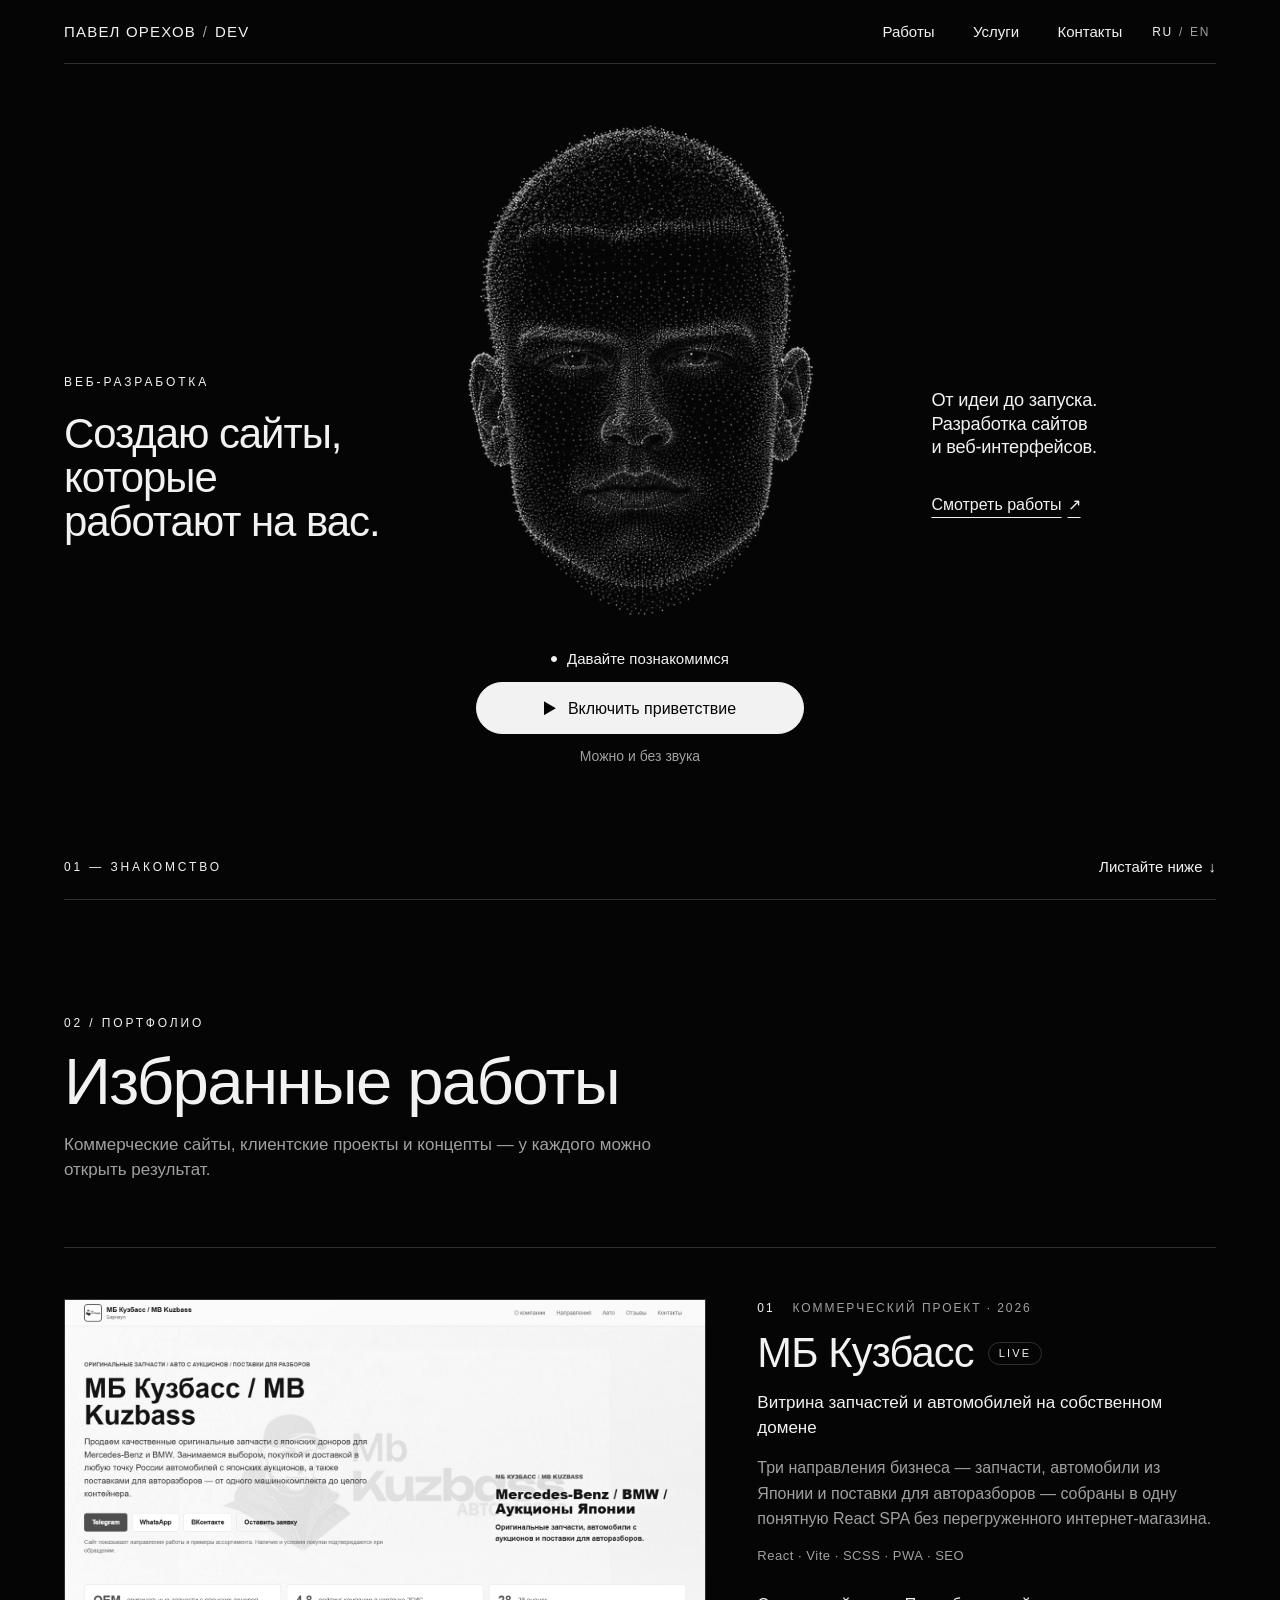
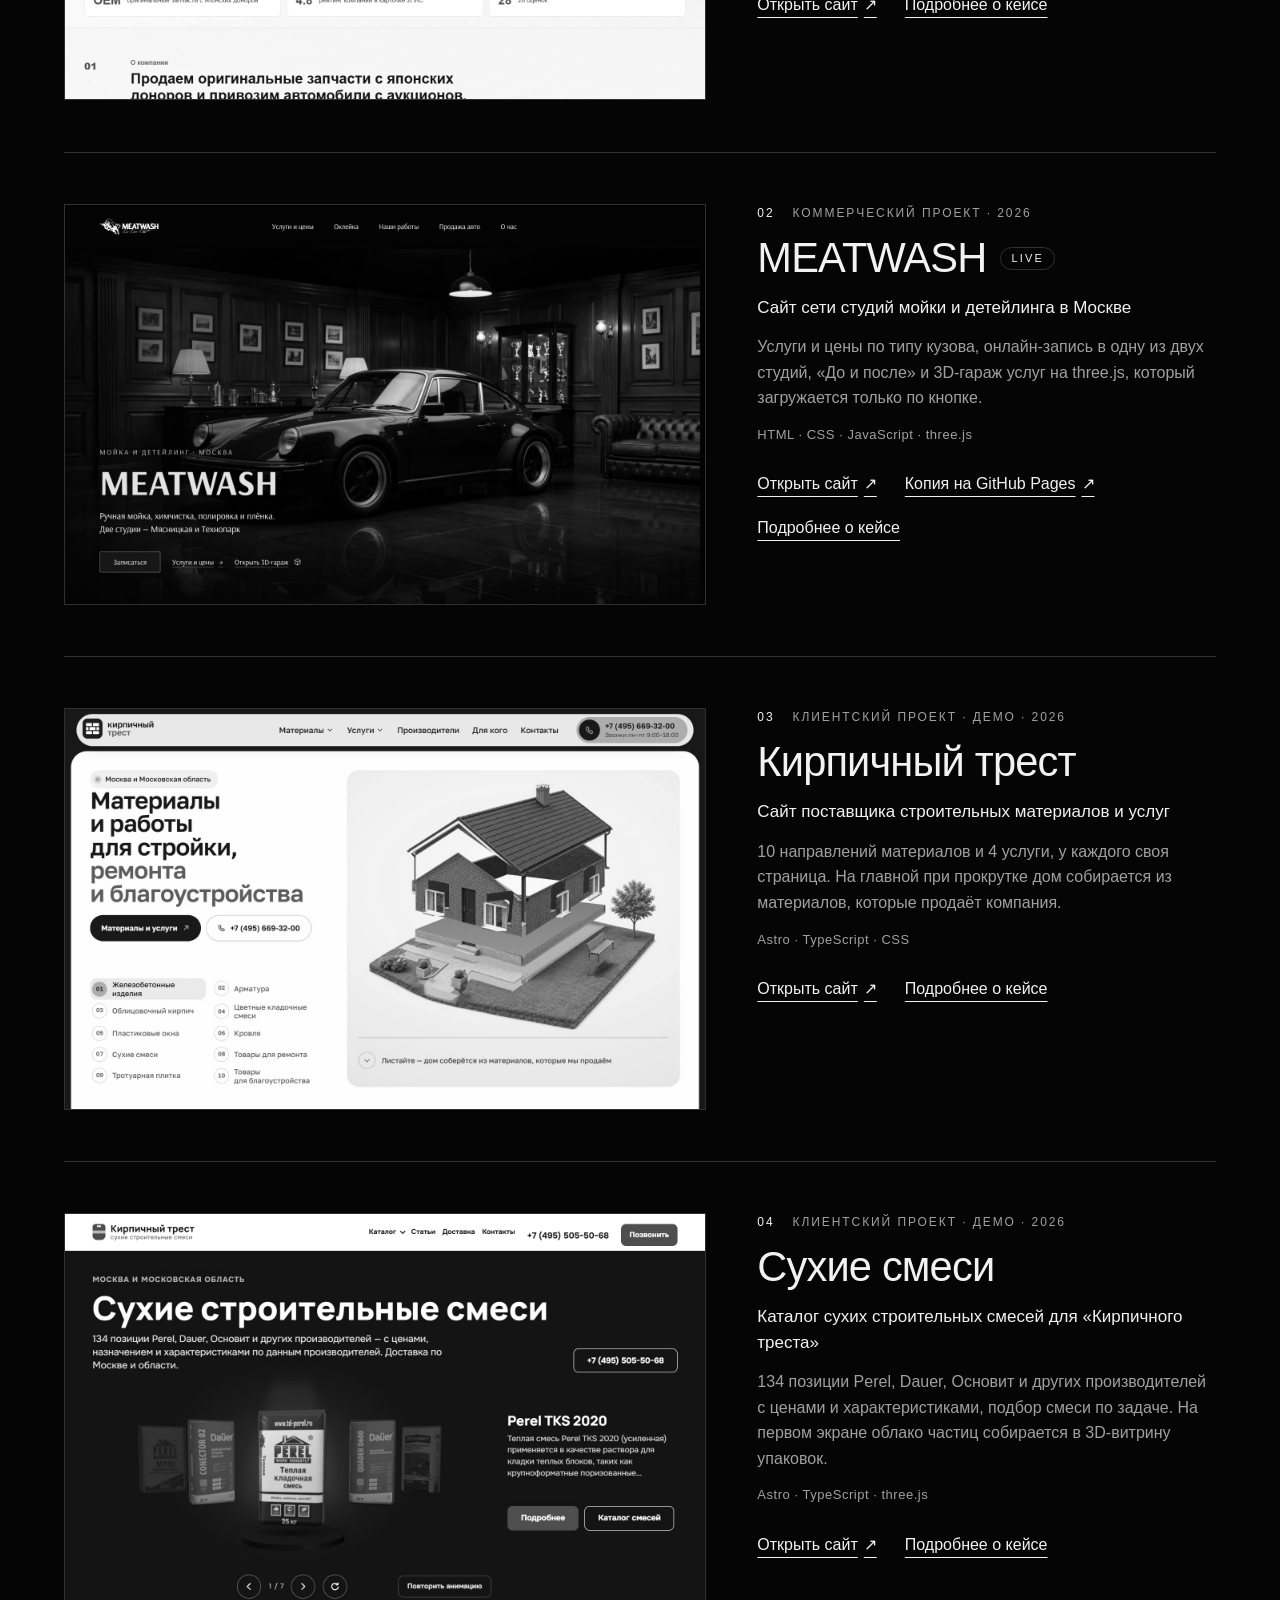
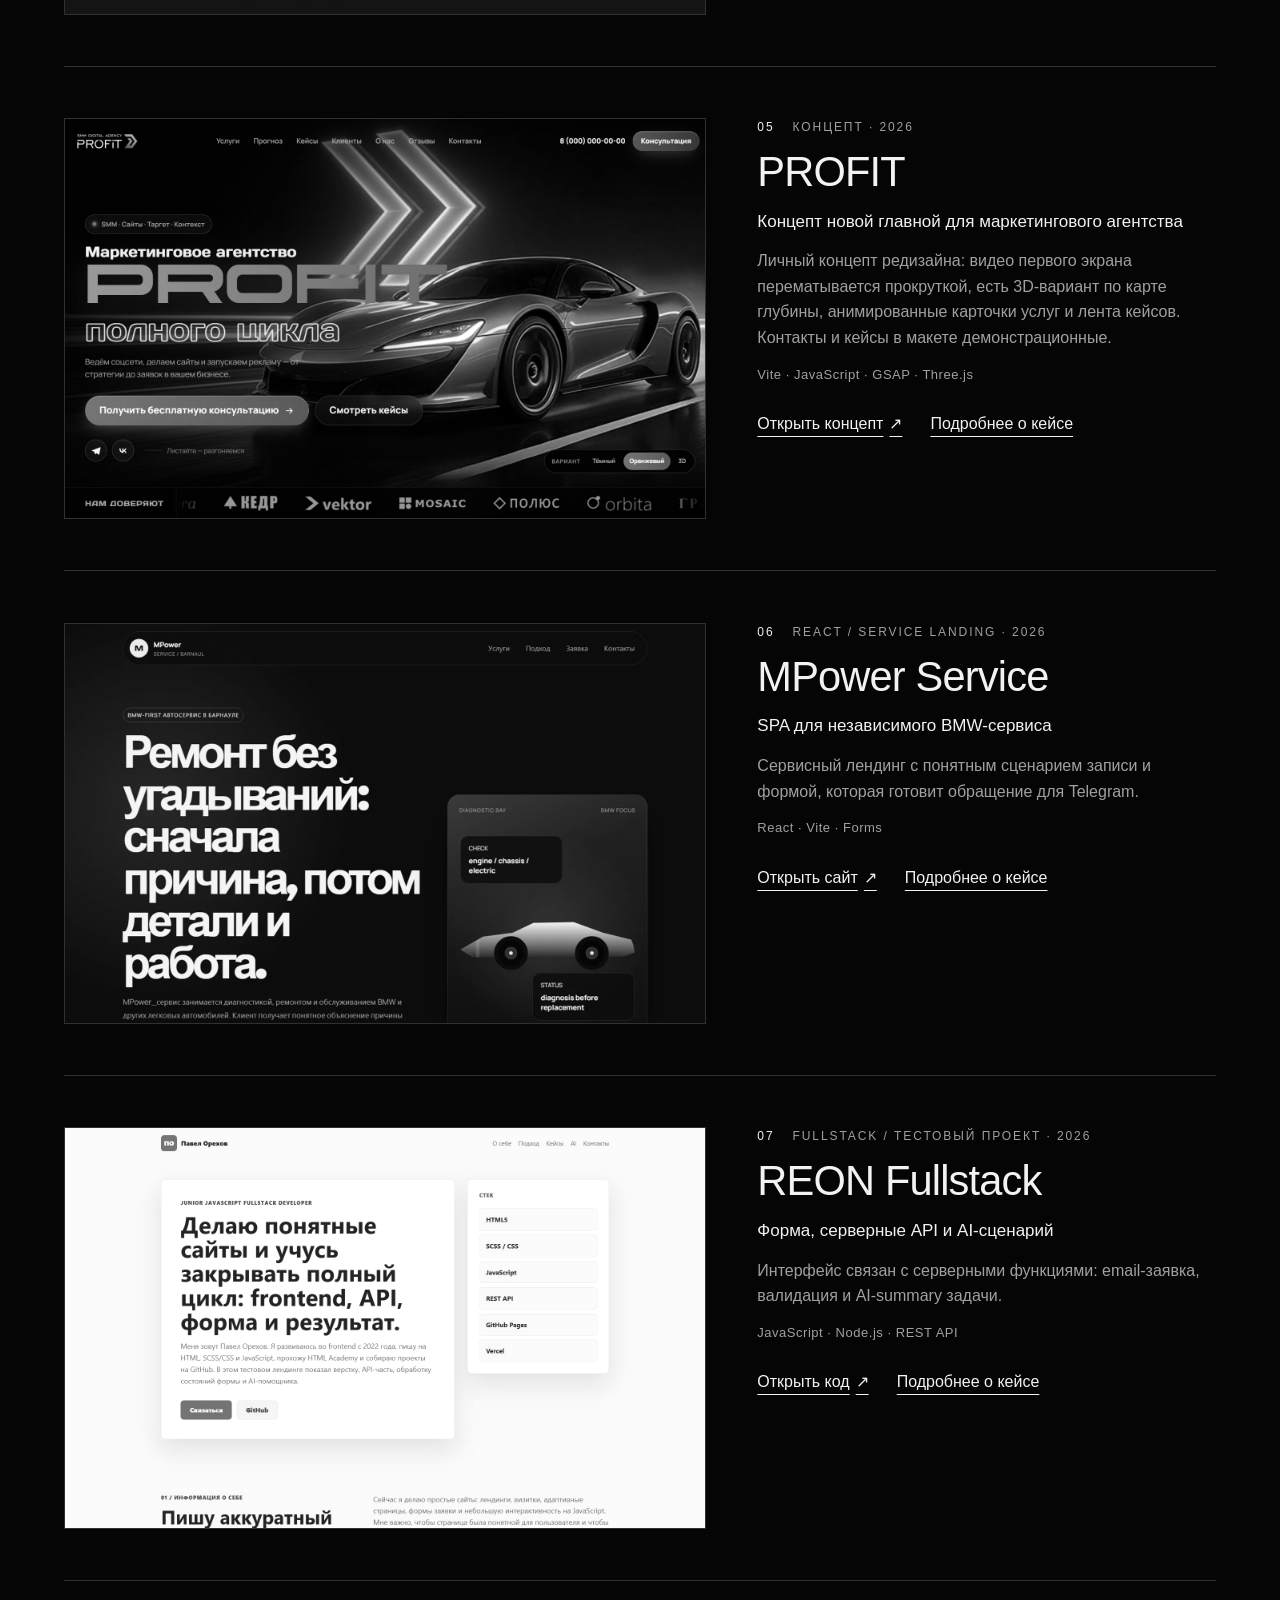
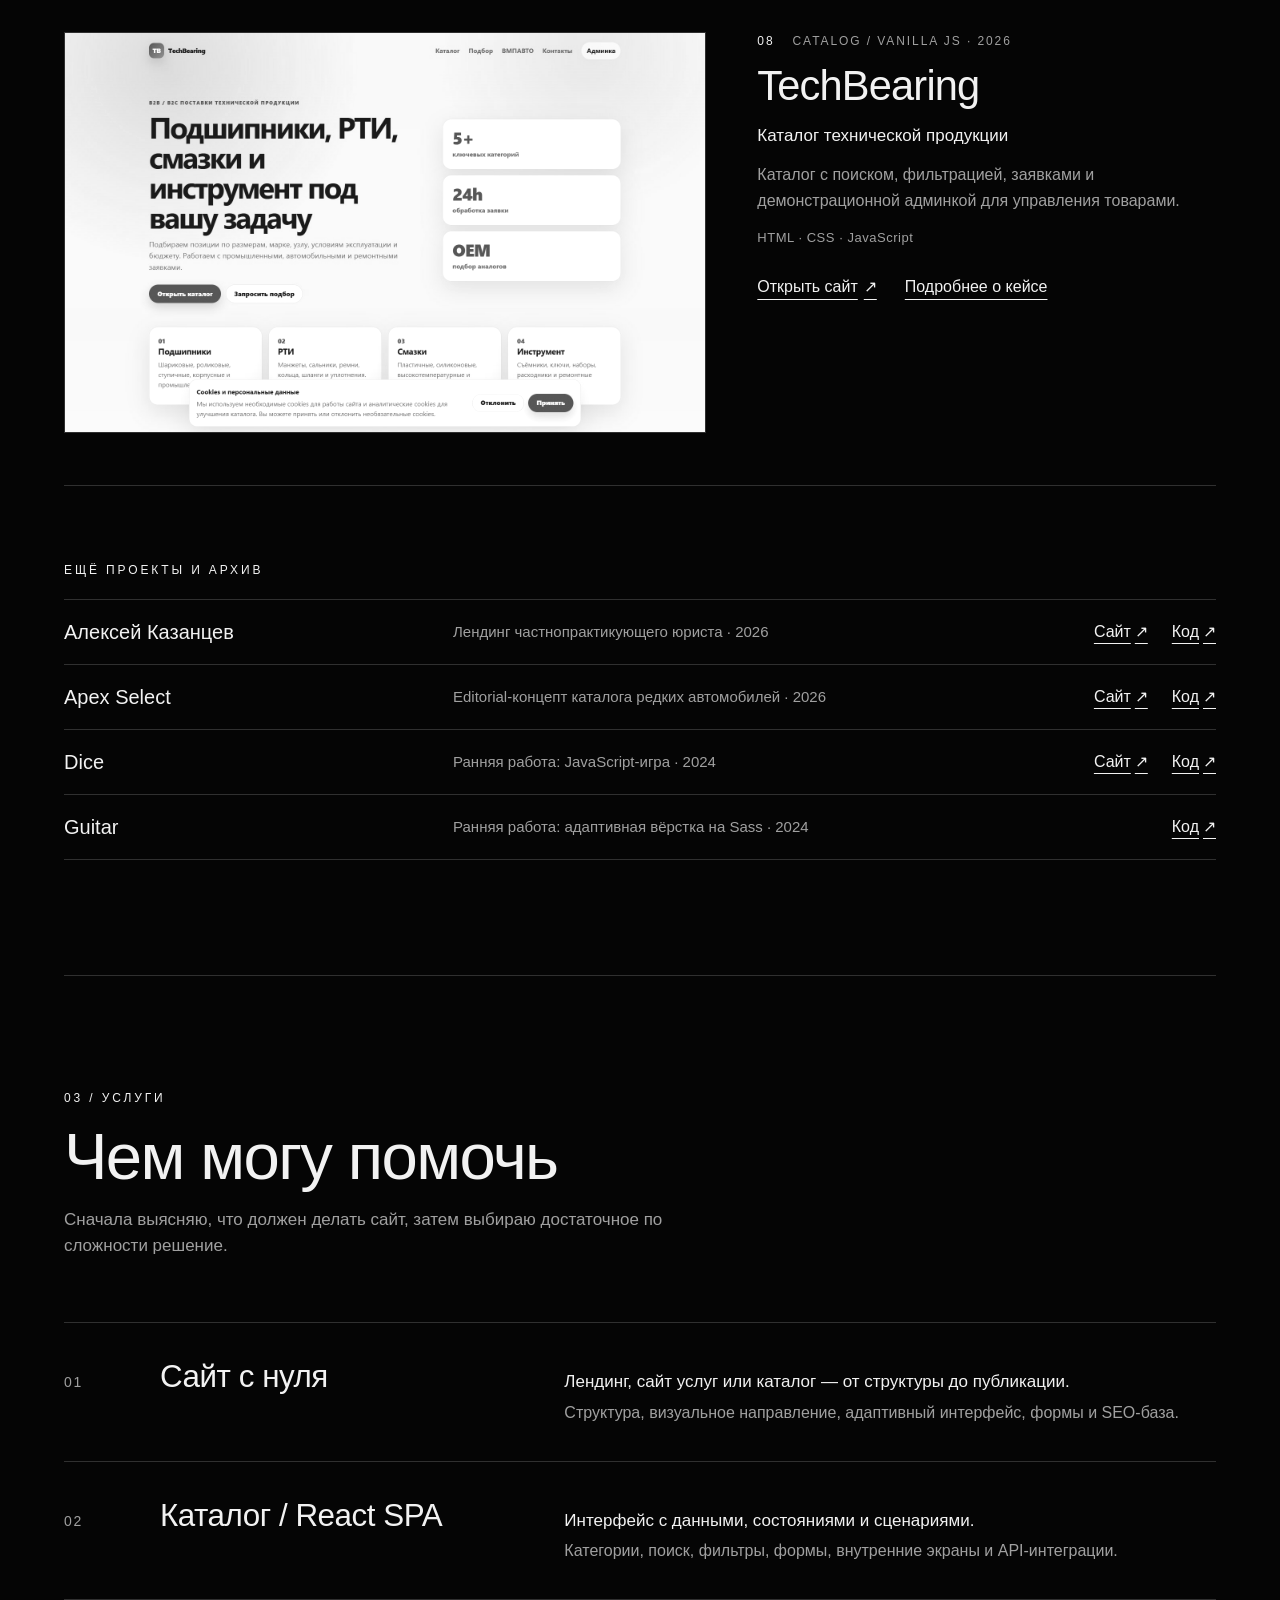
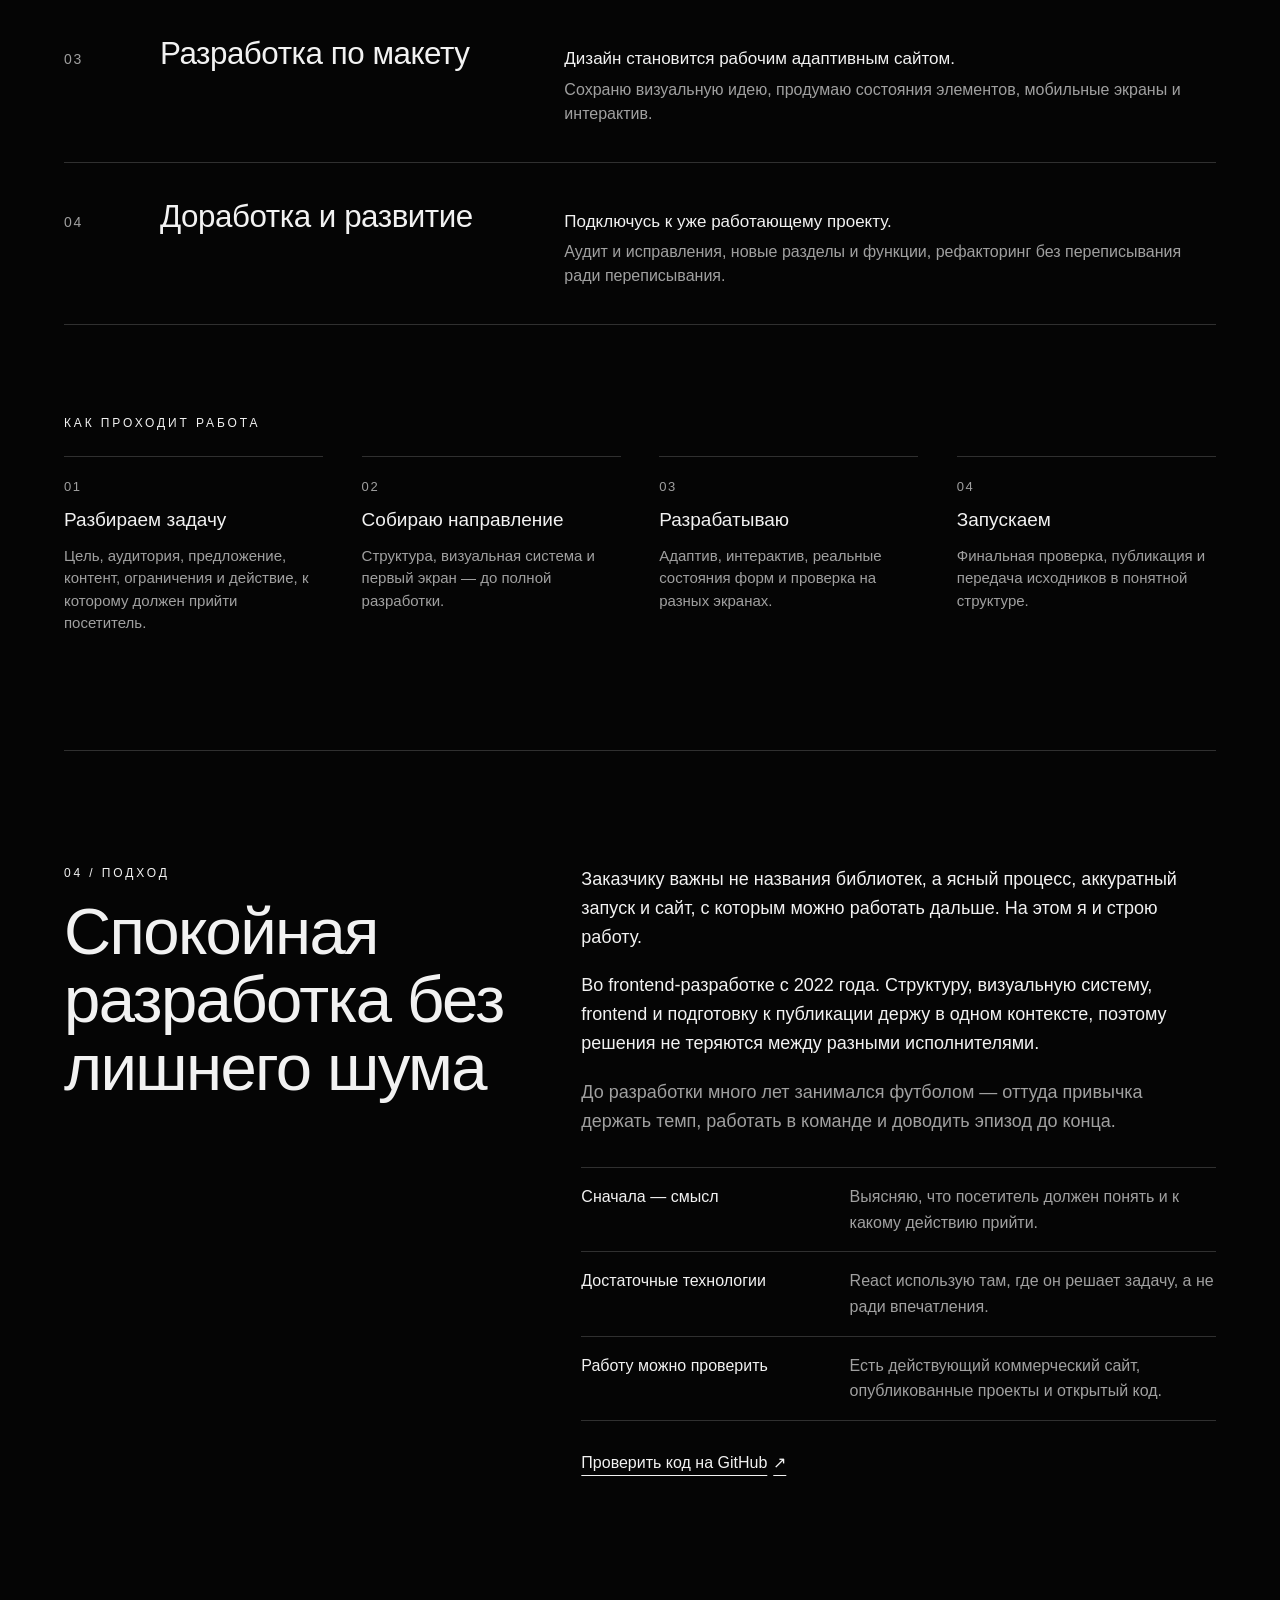
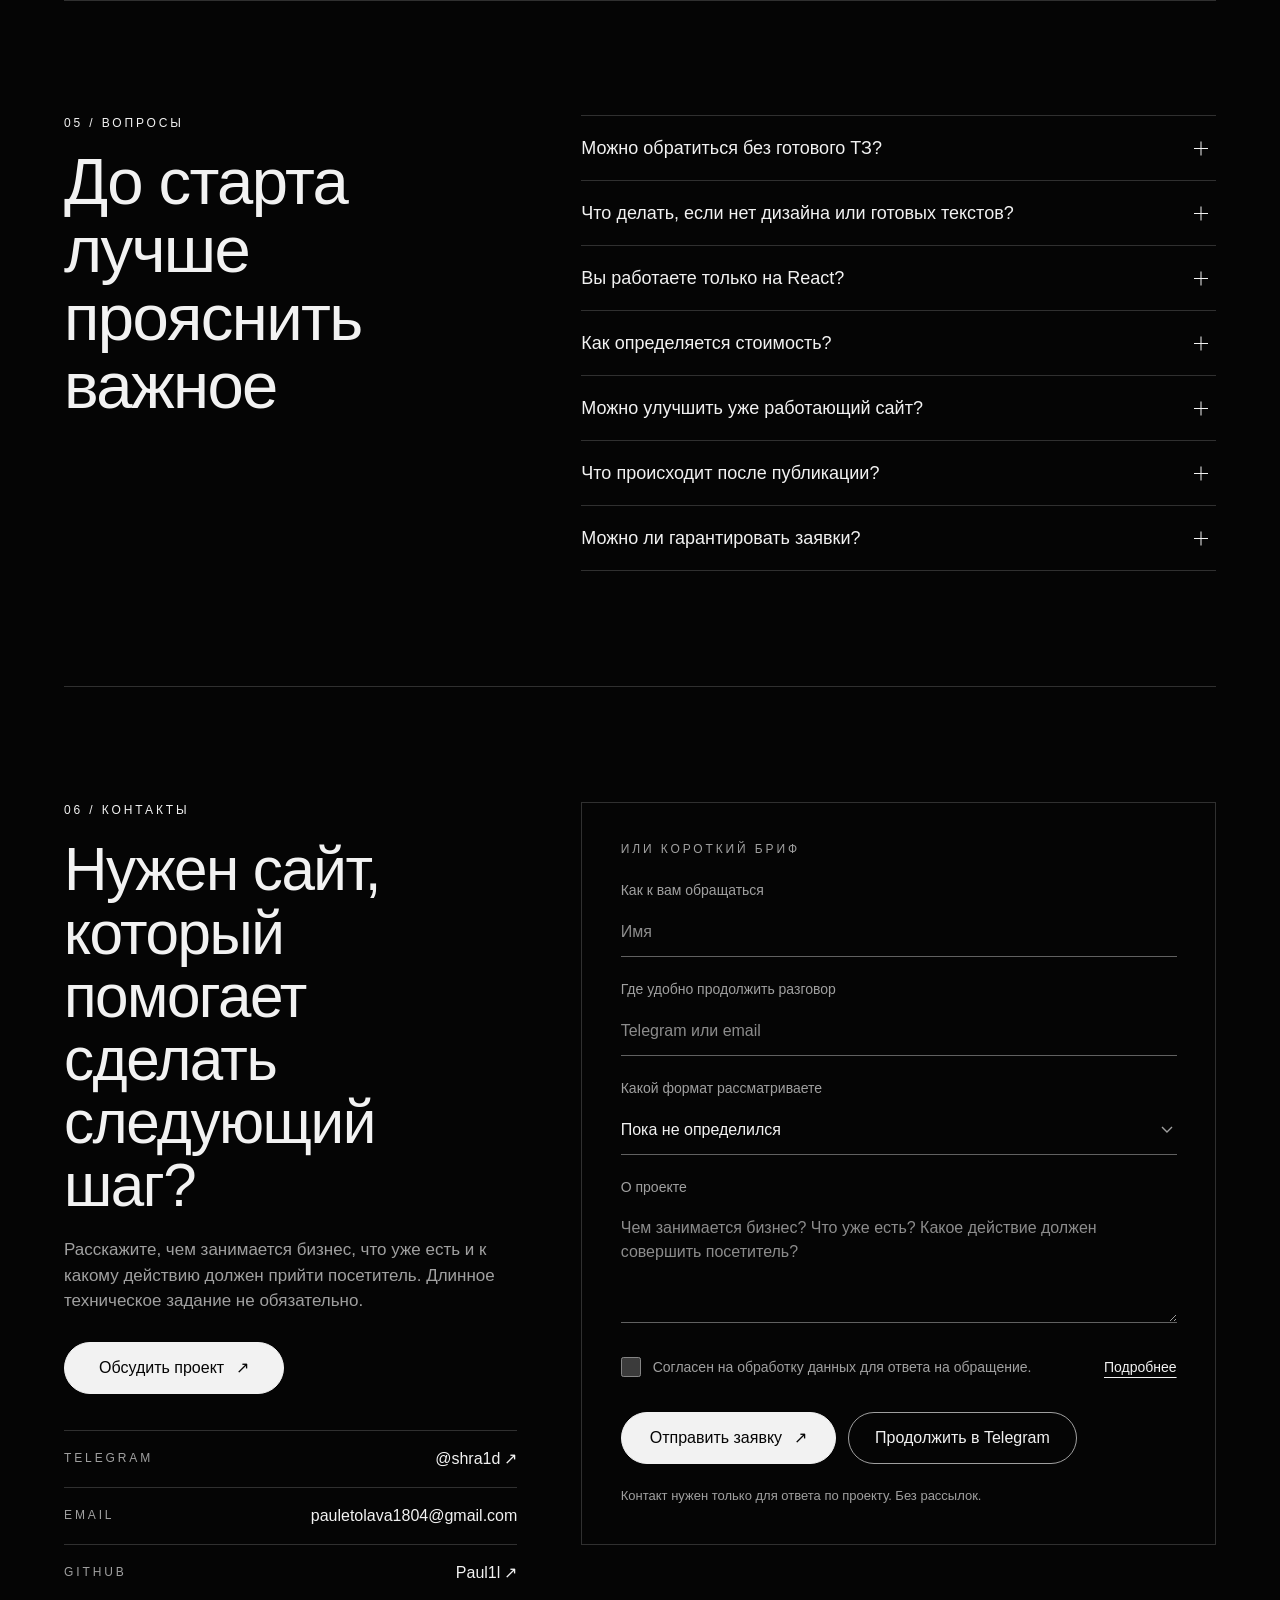
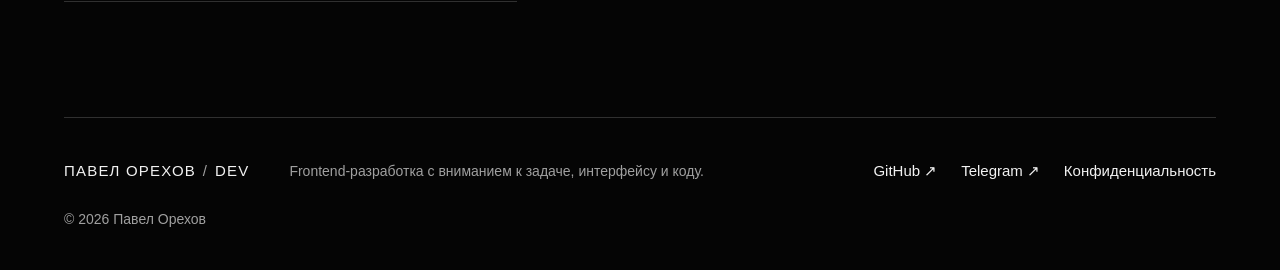
==== commit 292da0cd: "Add MEATWASH, Kirpichny Trest, dry mixes and PROFIT to selected work - MEATWASH: live site meatwash." ====
--- a/index.html
+++ b/index.html
@@ -97,7 +97,7 @@
         <div class="section-head reveal">
           <p class="label" data-i18n="work.kicker">02 / Портфолио</p>
           <h2 id="work-title" data-i18n="work.heading">Избранные работы</h2>
-          <p class="section-head__text" data-i18n="work.intro">Коммерческий сайт и проекты, у которых можно открыть результат или исходный код.</p>
+          <p class="section-head__text" data-i18n="work.intro">Коммерческие сайты, клиентские проекты и концепты — у каждого можно открыть результат.</p>
         </div>
 
         <ol class="project-list">
@@ -125,11 +125,95 @@
           </li>
 
           <li class="project reveal">
+            <a class="project__visual" href="https://meatwash.ru/" target="_blank" rel="noopener noreferrer" tabindex="-1" aria-hidden="true">
+              <img src="assets/projects/meatwash.jpg" alt="" width="1600" height="1000" loading="lazy" decoding="async">
+            </a>
+            <div class="project__body">
+              <p class="project__meta"><span>02</span><span data-i18n="projects.meatwash.type">Коммерческий проект · 2026</span></p>
+              <h3>
+                <span>MEATWASH</span>
+                <span class="project__live">Live</span>
+              </h3>
+              <p class="project__subtitle" data-i18n="projects.meatwash.subtitle">Сайт сети студий мойки и детейлинга в Москве</p>
+              <p class="project__summary" data-i18n="projects.meatwash.summary">
+                Услуги и цены по типу кузова, онлайн-запись в одну из двух студий, «До и после»
+                и 3D-гараж услуг на three.js, который загружается только по кнопке.
+              </p>
+              <p class="project__tags">HTML · CSS · JavaScript · three.js</p>
+              <div class="project__links">
+                <a class="text-link" href="https://meatwash.ru/" target="_blank" rel="noopener noreferrer" data-i18n-html="work.openWebsite">Открыть сайт <span aria-hidden="true">↗</span></a>
+                <a class="text-link" href="https://paul1l.github.io/MeatWash-v3.0/" target="_blank" rel="noopener noreferrer" data-i18n-html="work.githubCopy">Копия на GitHub Pages <span aria-hidden="true">↗</span></a>
+                <button class="text-link" type="button" data-case="meatwash" data-i18n="work.details">Подробнее о кейсе</button>
+              </div>
+            </div>
+          </li>
+
+          <li class="project reveal">
+            <a class="project__visual" href="https://nikolay-brand-stack.vercel.app/" target="_blank" rel="noopener noreferrer" tabindex="-1" aria-hidden="true">
+              <img src="assets/projects/kirpich-brand.jpg" alt="" width="1600" height="1000" loading="lazy" decoding="async">
+            </a>
+            <div class="project__body">
+              <p class="project__meta"><span>03</span><span data-i18n="projects.kirpich.type">Клиентский проект · демо · 2026</span></p>
+              <h3 data-i18n="projects.kirpich.title">Кирпичный трест</h3>
+              <p class="project__subtitle" data-i18n="projects.kirpich.subtitle">Сайт поставщика строительных материалов и услуг</p>
+              <p class="project__summary" data-i18n="projects.kirpich.summary">
+                10 направлений материалов и 4 услуги, у каждого своя страница. На главной при прокрутке
+                дом собирается из материалов, которые продаёт компания.
+              </p>
+              <p class="project__tags">Astro · TypeScript · CSS</p>
+              <div class="project__links">
+                <a class="text-link" href="https://nikolay-brand-stack.vercel.app/" target="_blank" rel="noopener noreferrer" data-i18n-html="work.openWebsite">Открыть сайт <span aria-hidden="true">↗</span></a>
+                <button class="text-link" type="button" data-case="kirpich-brand" data-i18n="work.details">Подробнее о кейсе</button>
+              </div>
+            </div>
+          </li>
+
+          <li class="project reveal">
+            <a class="project__visual" href="https://smesi-sukhie-hero.vercel.app/" target="_blank" rel="noopener noreferrer" tabindex="-1" aria-hidden="true">
+              <img src="assets/projects/smesi-sukhie.jpg" alt="" width="1600" height="1000" loading="lazy" decoding="async">
+            </a>
+            <div class="project__body">
+              <p class="project__meta"><span>04</span><span data-i18n="projects.smesi.type">Клиентский проект · демо · 2026</span></p>
+              <h3 data-i18n="projects.smesi.title">Сухие смеси</h3>
+              <p class="project__subtitle" data-i18n="projects.smesi.subtitle">Каталог сухих строительных смесей для «Кирпичного треста»</p>
+              <p class="project__summary" data-i18n="projects.smesi.summary">
+                134 позиции Perel, Dauer, Основит и других производителей с ценами и характеристиками,
+                подбор смеси по задаче. На первом экране облако частиц собирается в 3D-витрину упаковок.
+              </p>
+              <p class="project__tags">Astro · TypeScript · three.js</p>
+              <div class="project__links">
+                <a class="text-link" href="https://smesi-sukhie-hero.vercel.app/" target="_blank" rel="noopener noreferrer" data-i18n-html="work.openWebsite">Открыть сайт <span aria-hidden="true">↗</span></a>
+                <button class="text-link" type="button" data-case="smesi-sukhie" data-i18n="work.details">Подробнее о кейсе</button>
+              </div>
+            </div>
+          </li>
+
+          <li class="project reveal">
+            <a class="project__visual" href="https://profit-concept.vercel.app/" target="_blank" rel="noopener noreferrer" tabindex="-1" aria-hidden="true">
+              <img src="assets/projects/profit.jpg" alt="" width="1600" height="1000" loading="lazy" decoding="async">
+            </a>
+            <div class="project__body">
+              <p class="project__meta"><span>05</span><span data-i18n="projects.profit.type">Концепт · 2026</span></p>
+              <h3>PROFIT</h3>
+              <p class="project__subtitle" data-i18n="projects.profit.subtitle">Концепт новой главной для маркетингового агентства</p>
+              <p class="project__summary" data-i18n="projects.profit.summary">
+                Личный концепт редизайна: видео первого экрана перематывается прокруткой, есть 3D-вариант
+                по карте глубины, анимированные карточки услуг и лента кейсов. Контакты и кейсы в макете демонстрационные.
+              </p>
+              <p class="project__tags">Vite · JavaScript · GSAP · Three.js</p>
+              <div class="project__links">
+                <a class="text-link" href="https://profit-concept.vercel.app/" target="_blank" rel="noopener noreferrer" data-i18n-html="work.openConcept">Открыть концепт <span aria-hidden="true">↗</span></a>
+                <button class="text-link" type="button" data-case="profit-concept" data-i18n="work.details">Подробнее о кейсе</button>
+              </div>
+            </div>
+          </li>
+
+          <li class="project reveal">
             <a class="project__visual" href="https://paul1l.github.io/M_Power-service/" target="_blank" rel="noopener noreferrer" tabindex="-1" aria-hidden="true">
               <img src="assets/projects/mpower.webp" alt="" width="1600" height="1000" loading="lazy" decoding="async">
             </a>
             <div class="project__body">
-              <p class="project__meta"><span>02</span><span>React / Service landing · 2026</span></p>
+              <p class="project__meta"><span>06</span><span>React / Service landing · 2026</span></p>
               <h3>MPower Service</h3>
               <p class="project__subtitle" data-i18n="projects.mpower.subtitle">SPA для независимого BMW-сервиса</p>
               <p class="project__summary" data-i18n="projects.mpower.summary">
@@ -149,7 +233,7 @@
               <img src="assets/projects/fullstack.jpg" alt="" width="1600" height="1000" loading="lazy" decoding="async">
             </a>
             <div class="project__body">
-              <p class="project__meta"><span>03</span><span data-i18n="projects.reon.type">Fullstack / Тестовый проект · 2026</span></p>
+              <p class="project__meta"><span>07</span><span data-i18n="projects.reon.type">Fullstack / Тестовый проект · 2026</span></p>
               <h3>REON Fullstack</h3>
               <p class="project__subtitle" data-i18n="projects.reon.subtitle">Форма, серверные API и AI-сценарий</p>
               <p class="project__summary" data-i18n="projects.reon.summary">
@@ -169,7 +253,7 @@
               <img src="assets/projects/techbearing.jpg" alt="" width="1600" height="1000" loading="lazy" decoding="async">
             </a>
             <div class="project__body">
-              <p class="project__meta"><span>04</span><span>Catalog / Vanilla JS · 2026</span></p>
+              <p class="project__meta"><span>08</span><span>Catalog / Vanilla JS · 2026</span></p>
               <h3>TechBearing</h3>
               <p class="project__subtitle" data-i18n="projects.techbearing.subtitle">Каталог технической продукции</p>
               <p class="project__summary" data-i18n="projects.techbearing.summary">
@@ -550,6 +634,16 @@
           "position": 2,
           "item": {
             "@type": "CreativeWork",
+            "name": "MEATWASH",
+            "url": "https://meatwash.ru/",
+            "description": "Сайт сети студий мойки и детейлинга в Москве с онлайн-записью и 3D-гаражом услуг."
+          }
+        },
+        {
+          "@type": "ListItem",
+          "position": 3,
+          "item": {
+            "@type": "CreativeWork",
             "name": "MPower Service",
             "url": "https://paul1l.github.io/M_Power-service/",
             "description": "React SPA для независимого BMW-сервиса."
@@ -557,7 +651,7 @@
         },
         {
           "@type": "ListItem",
-          "position": 3,
+          "position": 4,
           "item": {
             "@type": "CreativeWork",
             "name": "REON Fullstack Landing",
@@ -567,7 +661,7 @@
         },
         {
           "@type": "ListItem",
-          "position": 4,
+          "position": 5,
           "item": {
             "@type": "CreativeWork",
             "name": "TechBearing",
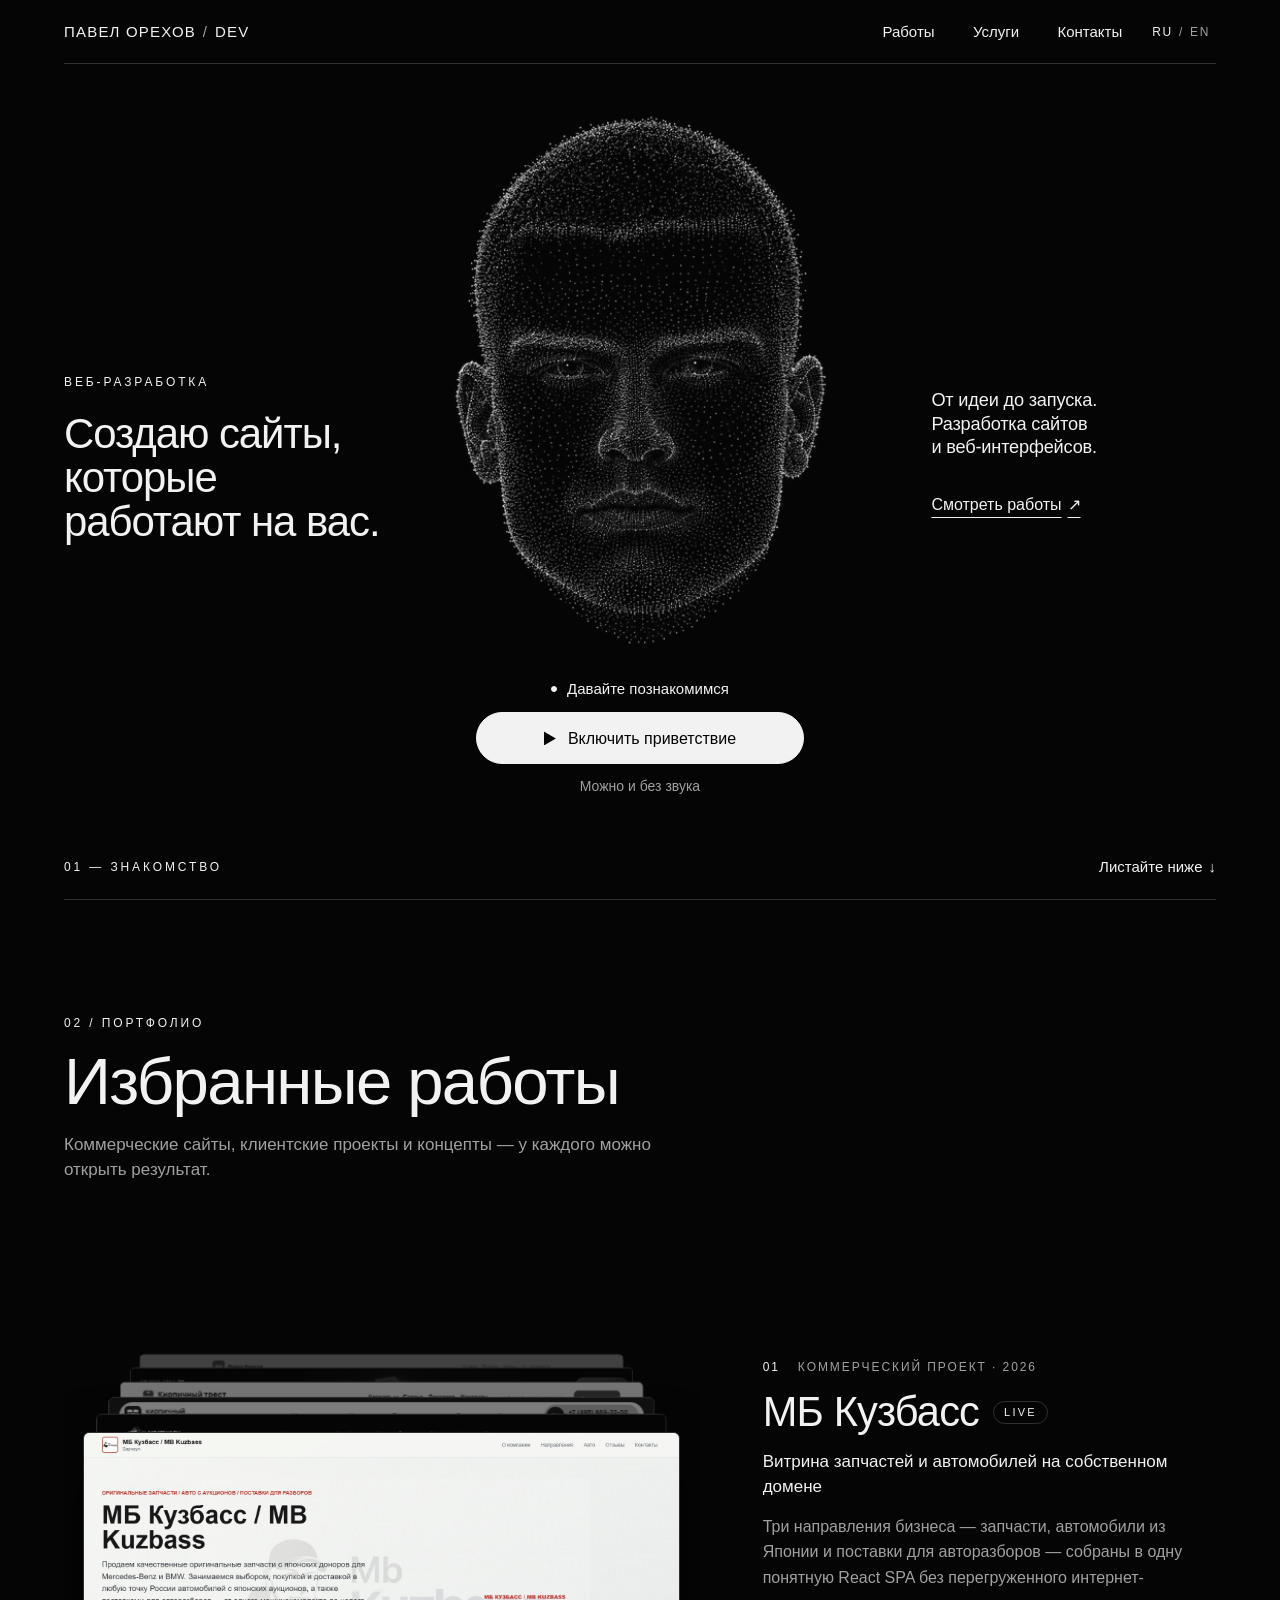
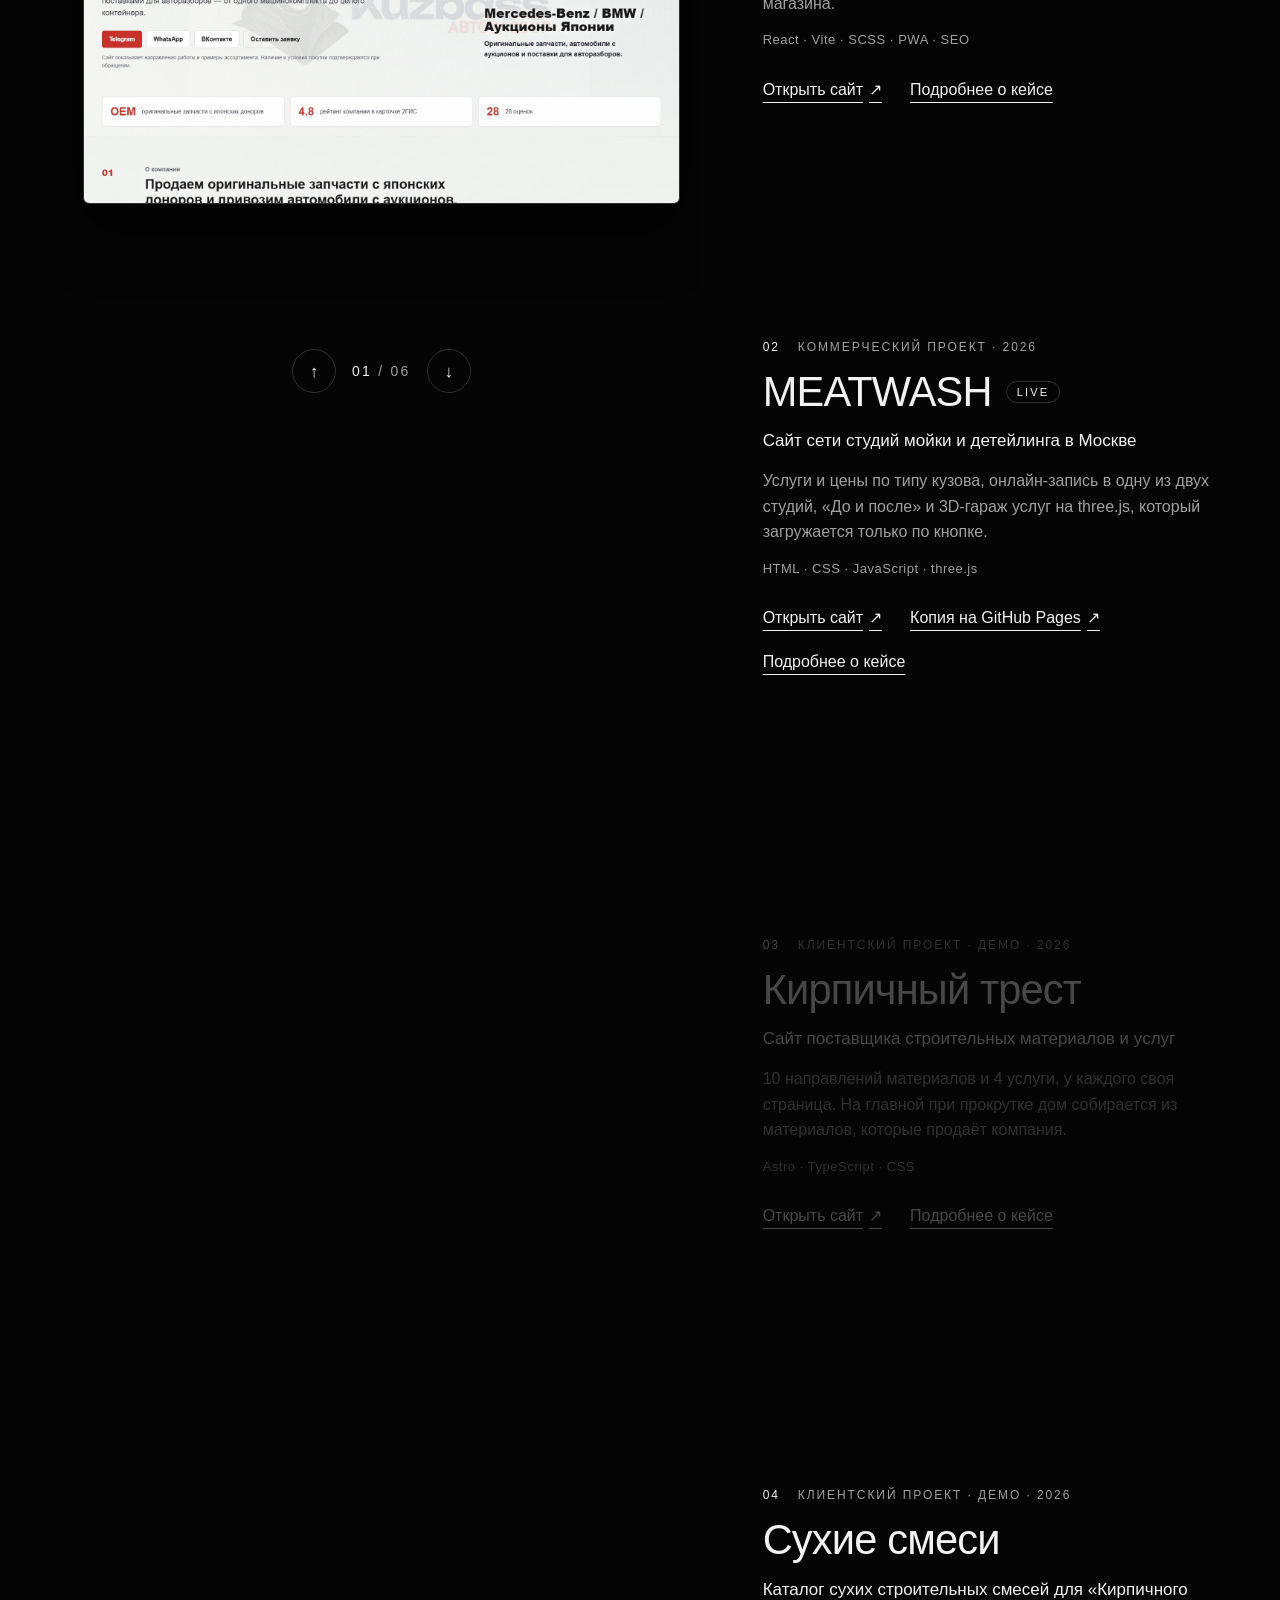
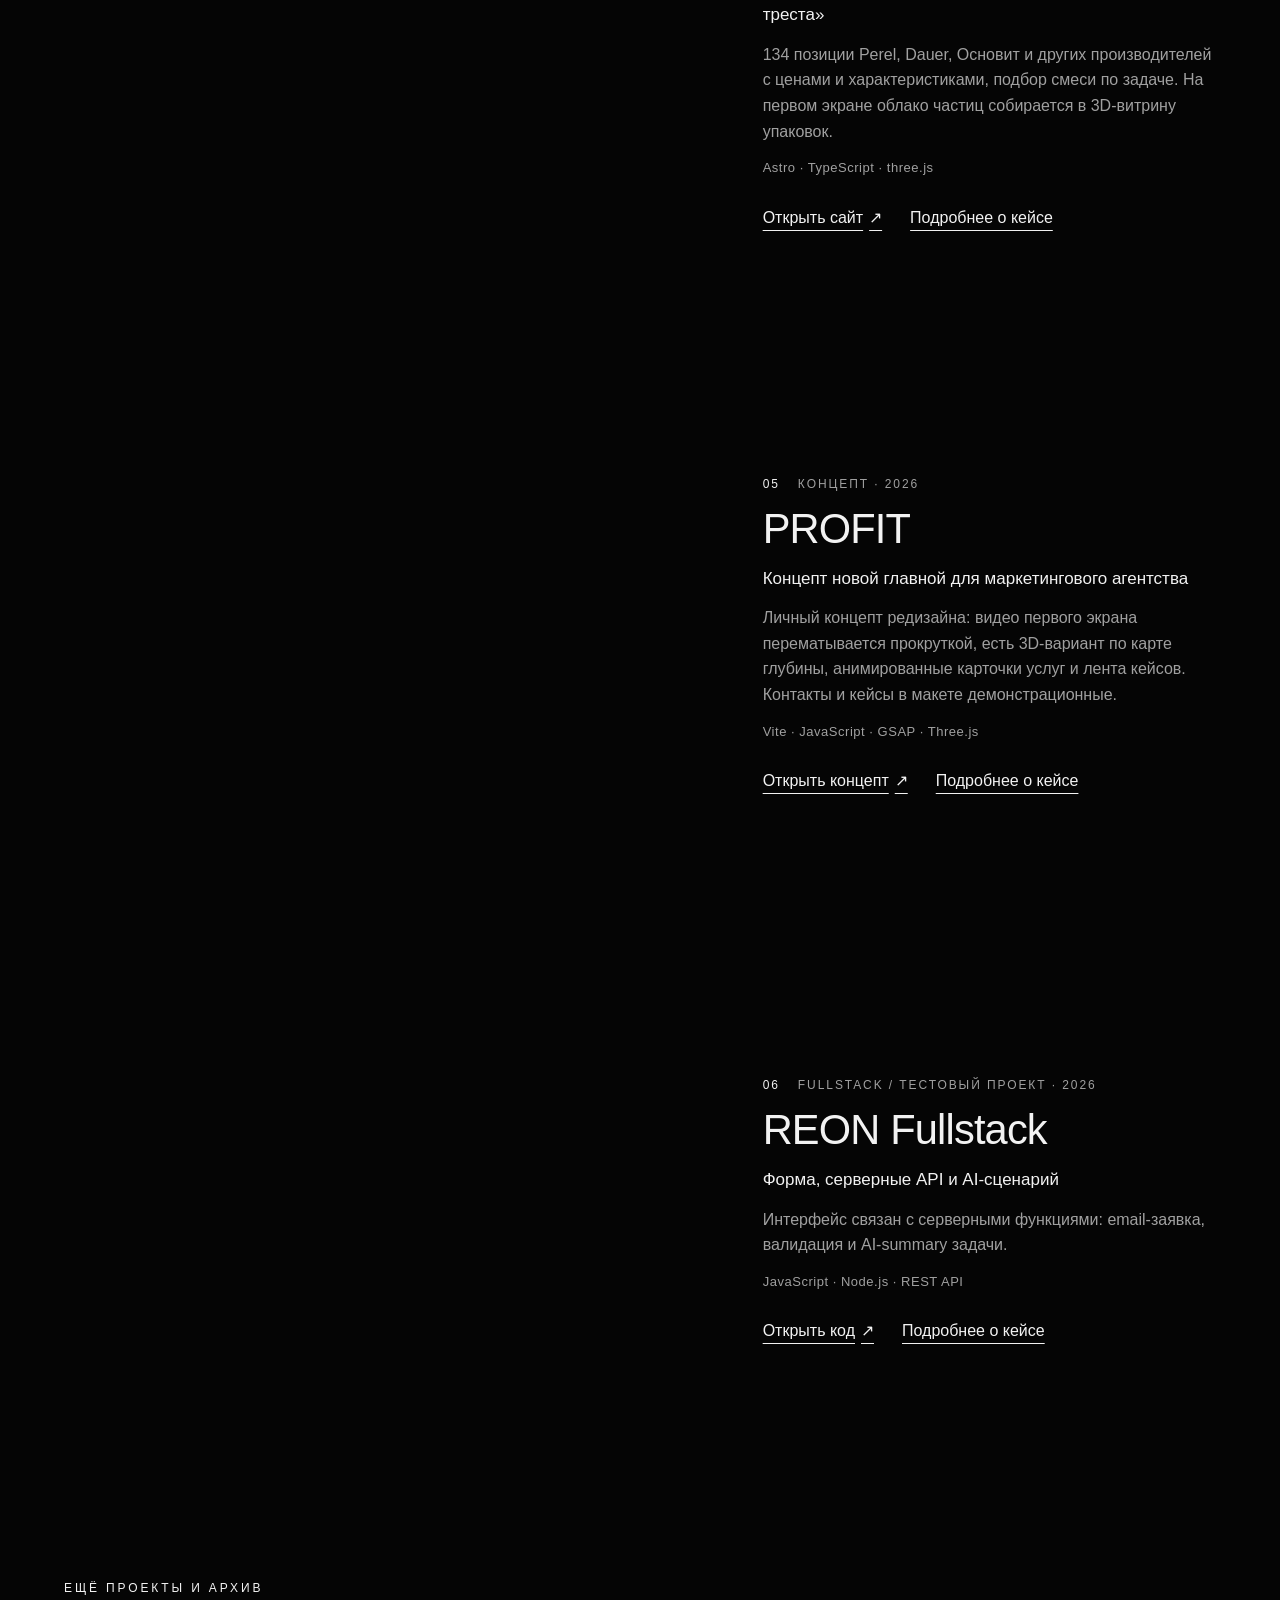
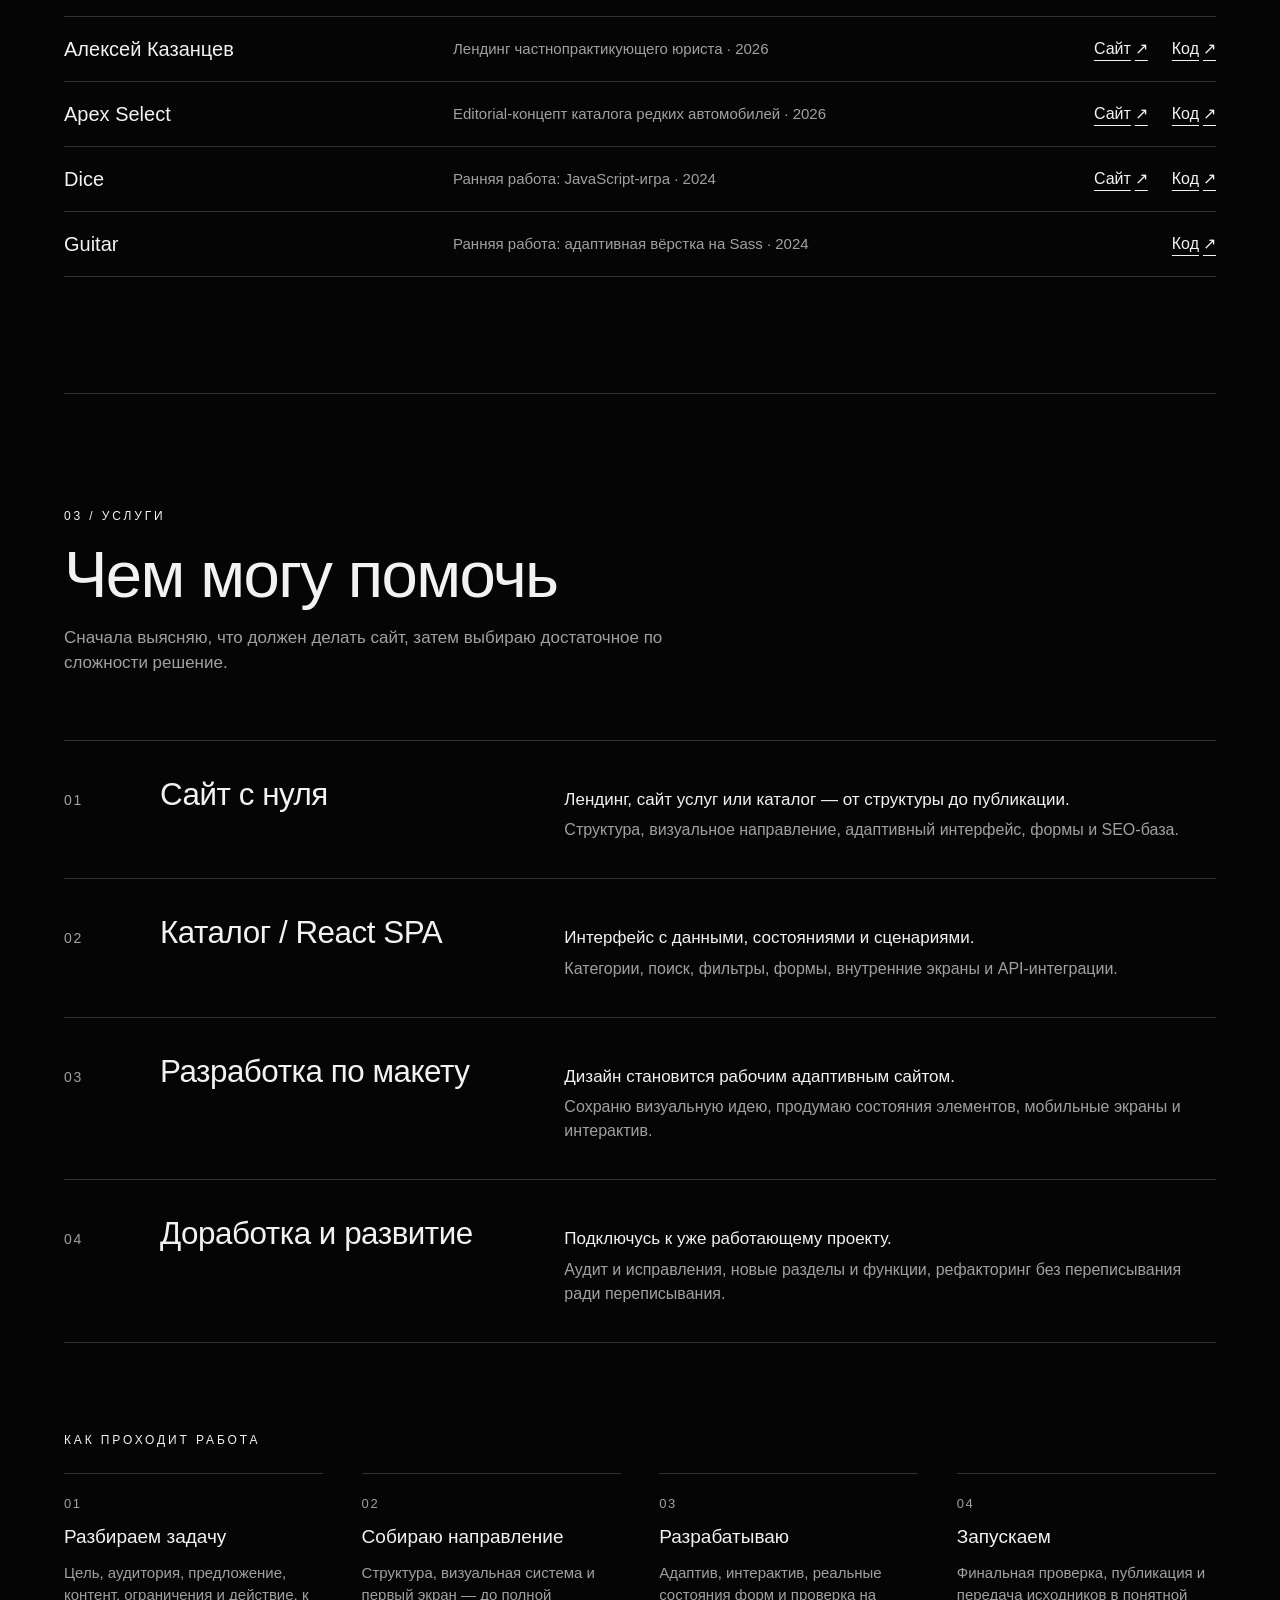
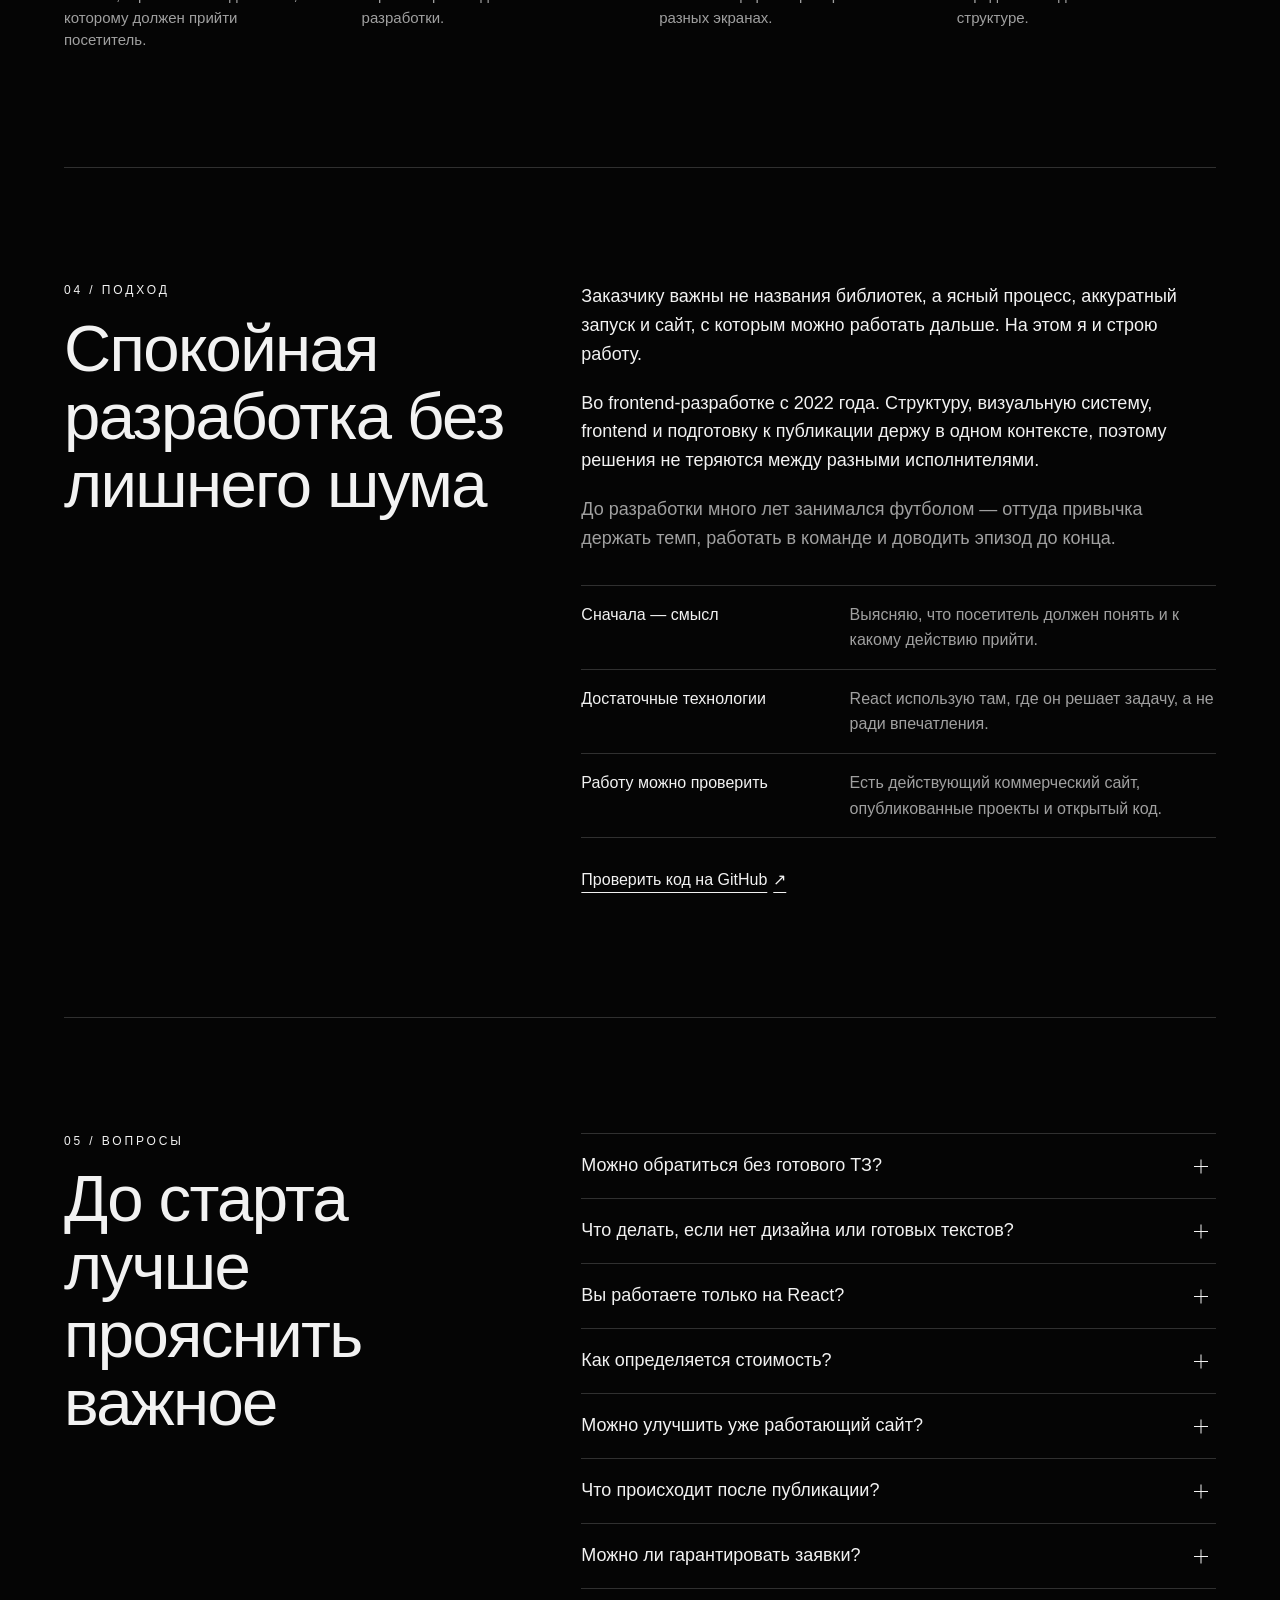
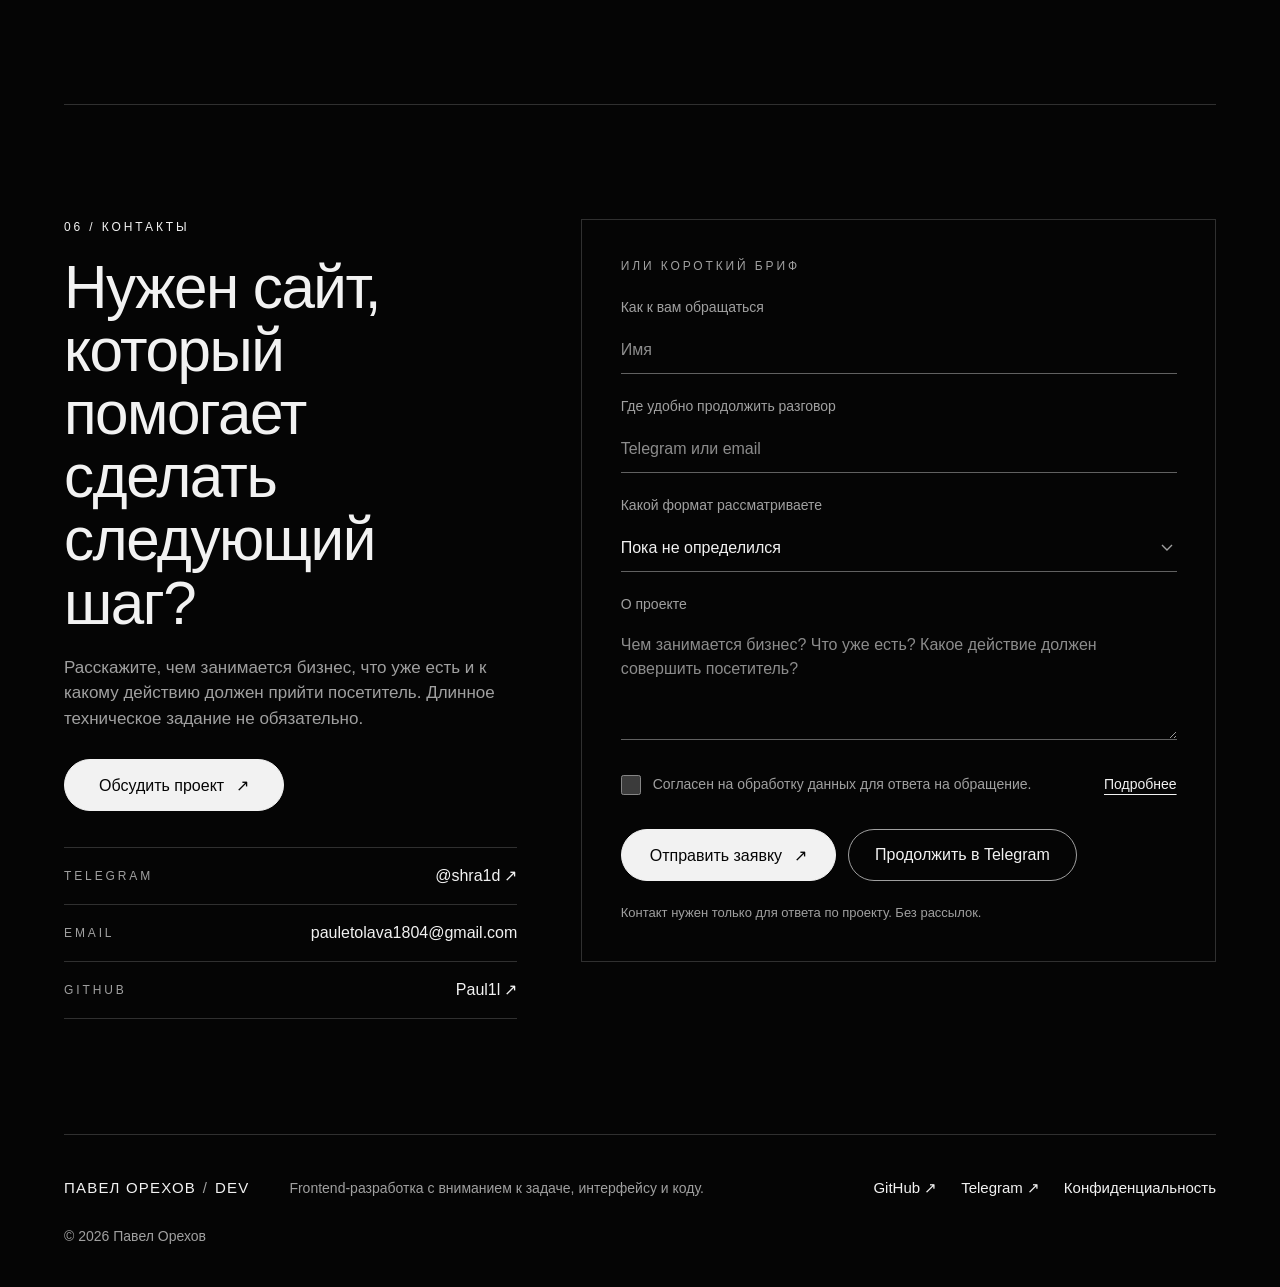
==== commit 0a93162b: "Убрать MPower и TechBearing, сделать голову на телефоне чётче - из избранных работ убраны MPower Ser" ====
--- a/index.html
+++ b/index.html
@@ -209,31 +209,11 @@
           </li>
 
           <li class="project reveal">
-            <a class="project__visual" href="https://paul1l.github.io/M_Power-service/" target="_blank" rel="noopener noreferrer" tabindex="-1" aria-hidden="true">
-              <img src="assets/projects/mpower.webp" alt="" width="1600" height="1000" loading="lazy" decoding="async">
-            </a>
-            <div class="project__body">
-              <p class="project__meta"><span>06</span><span>React / Service landing · 2026</span></p>
-              <h3>MPower Service</h3>
-              <p class="project__subtitle" data-i18n="projects.mpower.subtitle">SPA для независимого BMW-сервиса</p>
-              <p class="project__summary" data-i18n="projects.mpower.summary">
-                Сервисный лендинг с понятным сценарием записи и формой,
-                которая готовит обращение для Telegram.
-              </p>
-              <p class="project__tags">React · Vite · Forms</p>
-              <div class="project__links">
-                <a class="text-link" href="https://paul1l.github.io/M_Power-service/" target="_blank" rel="noopener noreferrer" data-i18n-html="work.openWebsite">Открыть сайт <span aria-hidden="true">↗</span></a>
-                <button class="text-link" type="button" data-case="mpower-service" data-i18n="work.details">Подробнее о кейсе</button>
-              </div>
-            </div>
-          </li>
-
-          <li class="project reveal">
             <a class="project__visual" href="https://github.com/Paul1l/Fullstack-landing" target="_blank" rel="noopener noreferrer" tabindex="-1" aria-hidden="true">
               <img src="assets/projects/fullstack.jpg" alt="" width="1600" height="1000" loading="lazy" decoding="async">
             </a>
             <div class="project__body">
-              <p class="project__meta"><span>07</span><span data-i18n="projects.reon.type">Fullstack / Тестовый проект · 2026</span></p>
+              <p class="project__meta"><span>06</span><span data-i18n="projects.reon.type">Fullstack / Тестовый проект · 2026</span></p>
               <h3>REON Fullstack</h3>
               <p class="project__subtitle" data-i18n="projects.reon.subtitle">Форма, серверные API и AI-сценарий</p>
               <p class="project__summary" data-i18n="projects.reon.summary">
@@ -248,25 +228,6 @@
             </div>
           </li>
 
-          <li class="project reveal">
-            <a class="project__visual" href="https://paul1l.github.io/TechBearing/" target="_blank" rel="noopener noreferrer" tabindex="-1" aria-hidden="true">
-              <img src="assets/projects/techbearing.jpg" alt="" width="1600" height="1000" loading="lazy" decoding="async">
-            </a>
-            <div class="project__body">
-              <p class="project__meta"><span>08</span><span>Catalog / Vanilla JS · 2026</span></p>
-              <h3>TechBearing</h3>
-              <p class="project__subtitle" data-i18n="projects.techbearing.subtitle">Каталог технической продукции</p>
-              <p class="project__summary" data-i18n="projects.techbearing.summary">
-                Каталог с поиском, фильтрацией, заявками и демонстрационной
-                админкой для управления товарами.
-              </p>
-              <p class="project__tags">HTML · CSS · JavaScript</p>
-              <div class="project__links">
-                <a class="text-link" href="https://paul1l.github.io/TechBearing/" target="_blank" rel="noopener noreferrer" data-i18n-html="work.openWebsite">Открыть сайт <span aria-hidden="true">↗</span></a>
-                <button class="text-link" type="button" data-case="techbearing" data-i18n="work.details">Подробнее о кейсе</button>
-              </div>
-            </div>
-          </li>
         </ol>
 
         <div class="more-work reveal">
@@ -644,29 +605,9 @@
           "position": 3,
           "item": {
             "@type": "CreativeWork",
-            "name": "MPower Service",
-            "url": "https://paul1l.github.io/M_Power-service/",
-            "description": "React SPA для независимого BMW-сервиса."
-          }
-        },
-        {
-          "@type": "ListItem",
-          "position": 4,
-          "item": {
-            "@type": "CreativeWork",
             "name": "REON Fullstack Landing",
             "url": "https://github.com/Paul1l/Fullstack-landing",
             "description": "Fullstack-проект с серверными API, email-заявкой и AI-сценарием."
-          }
-        },
-        {
-          "@type": "ListItem",
-          "position": 5,
-          "item": {
-            "@type": "CreativeWork",
-            "name": "TechBearing",
-            "url": "https://paul1l.github.io/TechBearing/",
-            "description": "Каталог технической продукции на чистом JavaScript."
           }
         }
       ]
--- a/css/style.css
+++ b/css/style.css
@@ -13,7 +13,7 @@
   --shell: 1440px;
   --pad: clamp(20px, 5vw, 64px);
   --header-h: 64px;
-  --head-h: clamp(300px, calc(100svh - 360px), 520px);
+  --head-h: clamp(320px, calc(100svh - 340px), 640px);
   --head-ratio: 0.7232; /* 392 / 542 — пропорции портрета */
 
   --ease: cubic-bezier(0.22, 1, 0.36, 1);
@@ -548,7 +548,7 @@
 }
 
 .greeting__caption {
-  min-height: calc(3 * 1.45em);
+  min-height: calc(2 * 1.45em);
   max-width: 24rem;
   color: var(--muted);
   font-size: 0.875rem;
@@ -628,6 +628,161 @@
   align-items: start;
   padding-block: clamp(28px, 4vw, 56px);
   border-bottom: 1px solid var(--line);
+}
+
+/* Колода работ (js/work-deck.js, экраны от 768 px): превью стоят стопкой на ребре,
+   при прокрутке передняя карточка опрокидывается вперёд «на пол». */
+.work-deck {
+  display: none;
+}
+
+.work-showcase.is-deck {
+  display: grid;
+  grid-template-columns: minmax(0, 7fr) minmax(0, 5fr);
+  gap: clamp(32px, 5vw, 88px);
+  align-items: start;
+}
+
+.work-showcase.is-deck .work-deck {
+  position: sticky;
+  top: var(--header-h);
+  overflow: clip;
+  display: flex;
+  flex-direction: column;
+  justify-content: center;
+  gap: 18px;
+  height: calc(100svh - var(--header-h));
+}
+
+.work-deck__stage {
+  position: relative;
+  width: min(100%, calc((100svh - var(--header-h) - 120px) * 16 / 15));
+  margin-inline: auto;
+  aspect-ratio: 16 / 15;
+  perspective: 1500px;
+  perspective-origin: 50% -10%;
+  cursor: pointer;
+}
+
+.work-deck__card {
+  position: absolute;
+  top: 16%;
+  right: 3%;
+  left: 3%;
+  overflow: hidden;
+  aspect-ratio: 16 / 10;
+  border: 1px solid var(--line);
+  border-radius: 6px;
+  background: var(--surface);
+  transform-origin: 50% 100%;
+  pointer-events: none; /* клики принимает сцена; упавшая карточка не перекрывает кнопки */
+  transition: transform 0.95s cubic-bezier(0.65, 0, 0.25, 1), opacity 0.5s ease;
+}
+
+/* Затемнение задних и упавших карточек — только оттенками фона, без цвета. */
+.work-deck__card::after {
+  content: "";
+  position: absolute;
+  inset: 0;
+  background: var(--bg);
+  opacity: var(--shade, 0);
+  pointer-events: none;
+  transition: opacity 0.6s ease;
+}
+
+.work-deck__card img {
+  width: 100%;
+  height: 100%;
+  object-fit: cover;
+  object-position: top center;
+  filter: grayscale(1);
+  transition: filter 0.6s ease;
+}
+
+.work-deck__card.is-front {
+  box-shadow: 0 24px 60px rgba(0, 0, 0, 0.55);
+}
+
+.work-deck__card.is-front img {
+  filter: none;
+}
+
+/* Невидимые карточки не рисуем вовсе (после того как они плавно погасли). */
+.work-deck__card.is-hidden {
+  visibility: hidden;
+  transition: transform 0.95s cubic-bezier(0.65, 0, 0.25, 1), opacity 0.5s ease, visibility 0s linear 0.5s;
+}
+
+/* Карточка «на полу» лежит вверх ногами: к зрителю (верх картинки) уходит в фон. */
+.work-deck__card.is-fallen::after {
+  background: linear-gradient(to bottom, var(--bg) 8%, rgba(5, 5, 5, 0.55) 100%);
+  opacity: 1;
+}
+
+.work-deck__controls {
+  position: relative;
+  z-index: 2;
+  display: flex;
+  align-items: center;
+  justify-content: center;
+  gap: 16px;
+}
+
+.work-deck__button {
+  display: grid;
+  place-items: center;
+  width: 44px;
+  height: 44px;
+  padding: 0;
+  border: 1px solid var(--line);
+  border-radius: 50%;
+  background: transparent;
+  color: var(--text);
+  font-size: 1.05rem;
+  transition: border-color 0.2s ease, opacity 0.2s ease;
+}
+
+.work-deck__button:hover:not(:disabled) {
+  border-color: var(--text);
+}
+
+.work-deck__button:disabled {
+  opacity: 0.35;
+  cursor: default;
+}
+
+.work-deck__counter {
+  min-width: 7ch;
+  color: var(--muted);
+  font-size: 0.875rem;
+  letter-spacing: 0.16em;
+  text-align: center;
+}
+
+.work-deck__counter span:first-child {
+  color: var(--text);
+}
+
+/* Описания работ рядом с колодой: активное — ярко, остальные приглушены. */
+.work-showcase.is-deck .project-list {
+  border-top: 0;
+}
+
+.work-showcase.is-deck .project {
+  display: flex;
+  align-items: center;
+  min-height: 64svh;
+  padding-block: 0;
+  border-bottom: 0;
+  transition: opacity 0.5s ease;
+}
+
+.work-showcase.is-deck .project:not(.is-active) {
+  opacity: 0.28;
+}
+
+.work-showcase.is-deck .project__visual {
+  display: none;
 }
 
 .project__visual {
@@ -1398,7 +1553,7 @@
 
 @media (max-width: 1023px) {
   :root {
-    --head-h: clamp(320px, 52svh, 460px);
+    --head-h: clamp(360px, 56svh, 560px);
   }
 
   .hero__grid {
@@ -1434,6 +1589,10 @@
     grid-template-columns: minmax(0, 1fr) minmax(0, 1fr);
   }
 
+  .work-showcase.is-deck {
+    grid-template-columns: minmax(0, 1fr) minmax(0, 1fr);
+  }
+
   .process__steps {
     grid-template-columns: repeat(2, minmax(0, 1fr));
   }
@@ -1452,7 +1611,7 @@
 @media (max-width: 767px) {
   :root {
     --header-h: 60px;
-    --head-h: clamp(280px, 46svh, 360px);
+    --head-h: clamp(300px, 52svh, 420px);
   }
 
   html {
@@ -1634,3 +1793,9 @@
     font-size: 0.8125rem;
   }
 }
+
+@media (max-width: 399px) {
+  .greeting__caption {
+    min-height: calc(3 * 1.45em);
+  }
+}
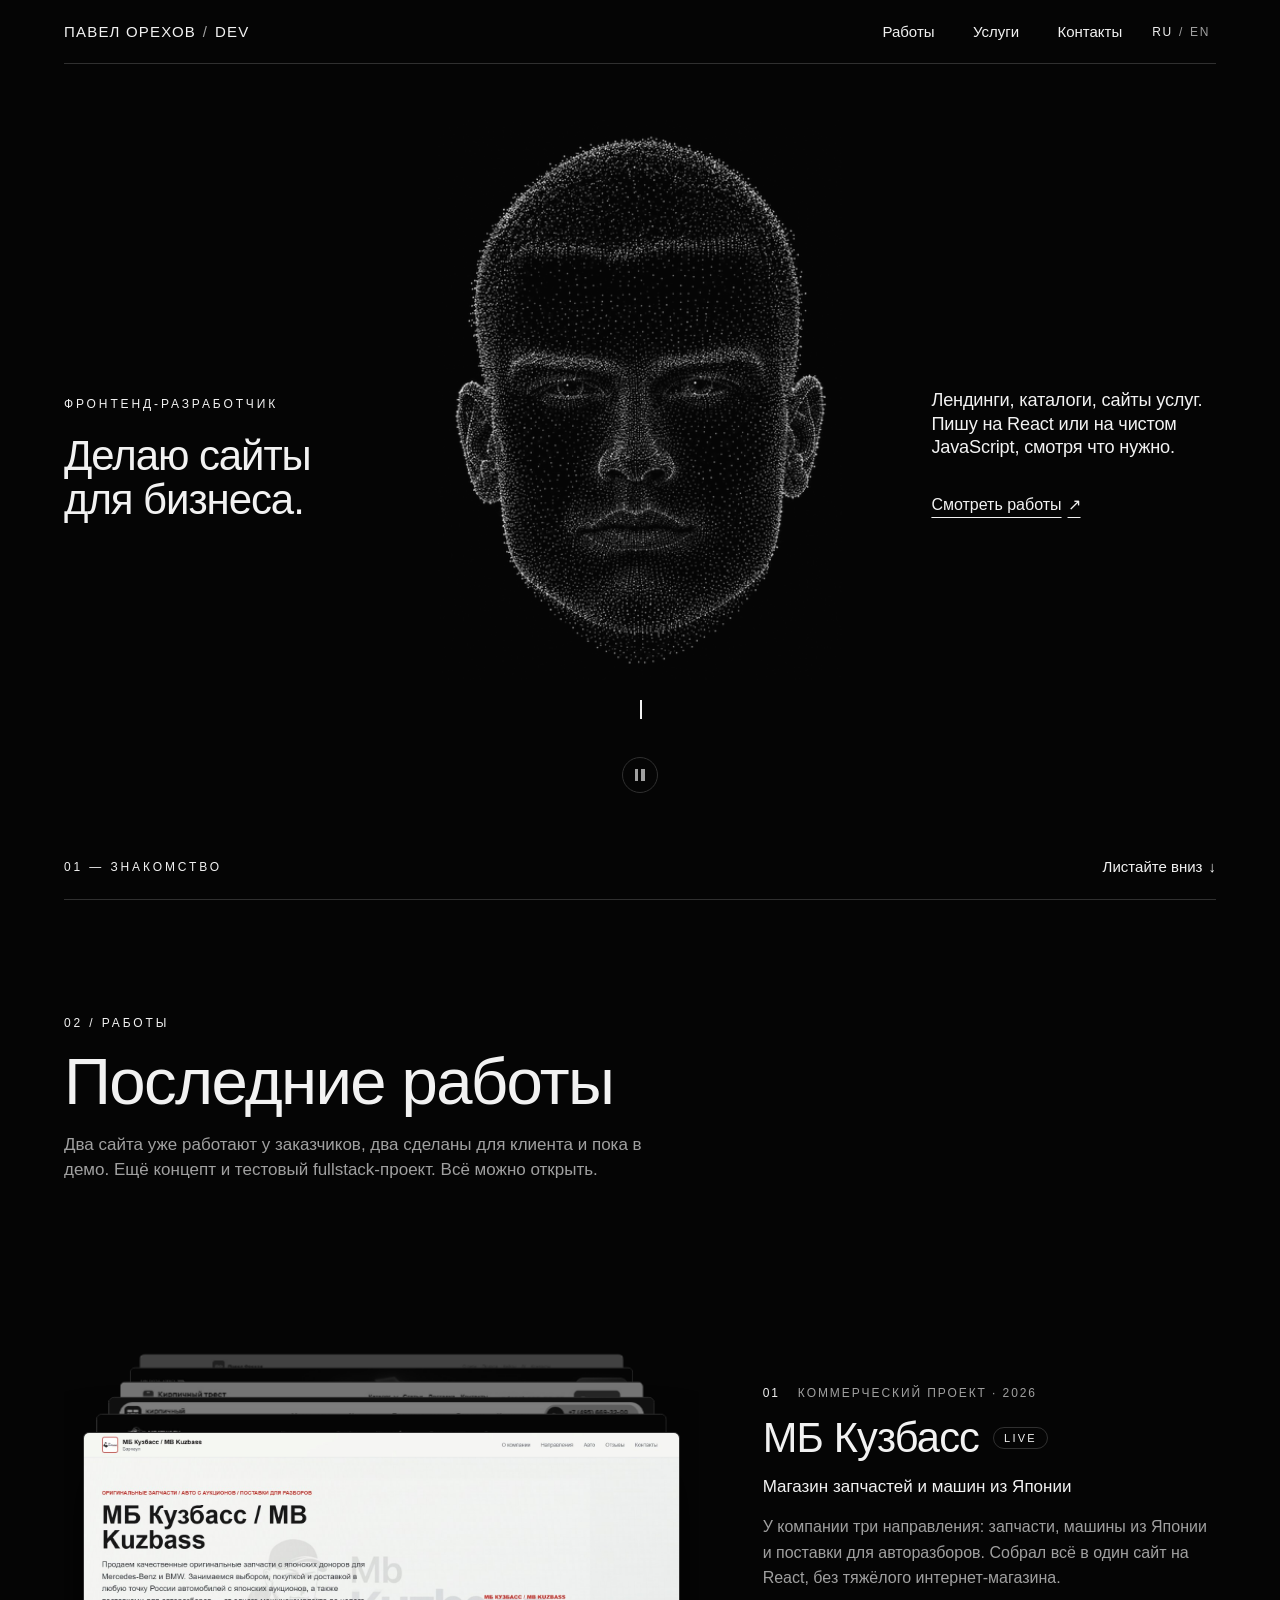
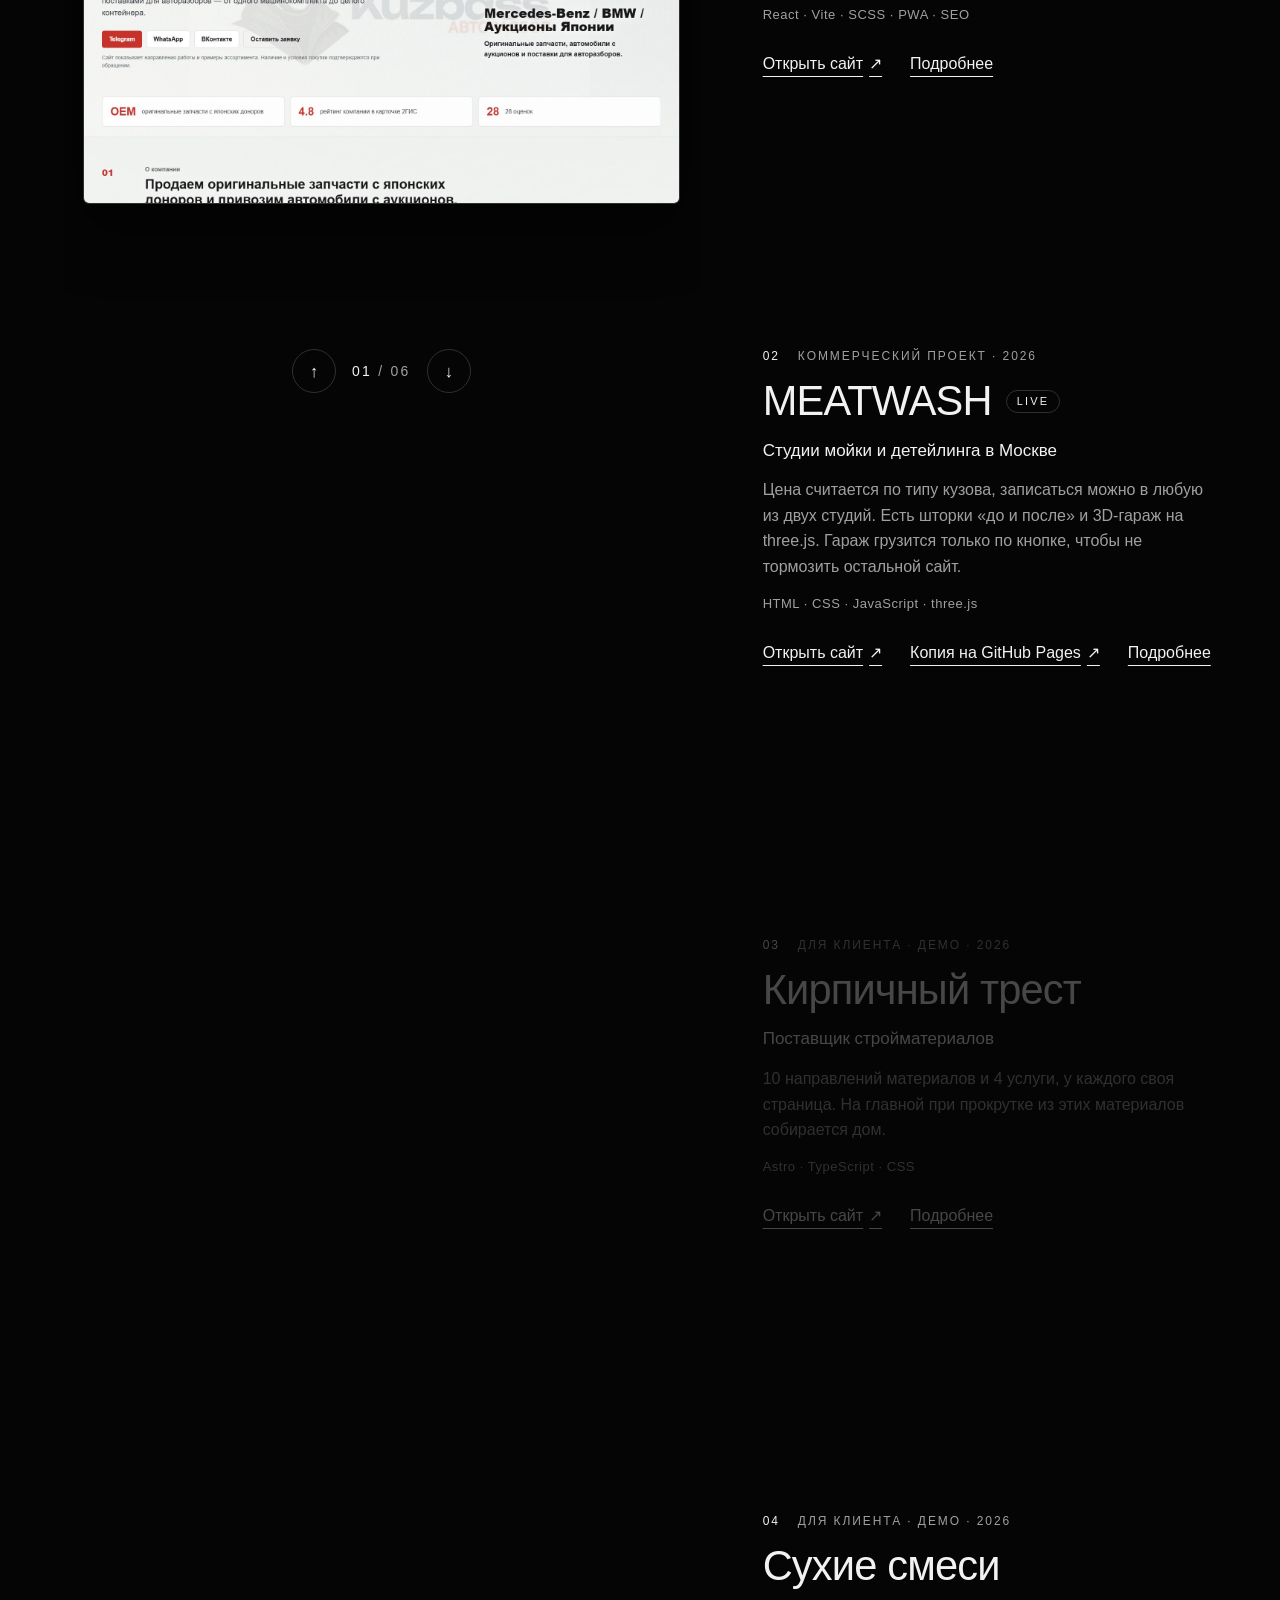
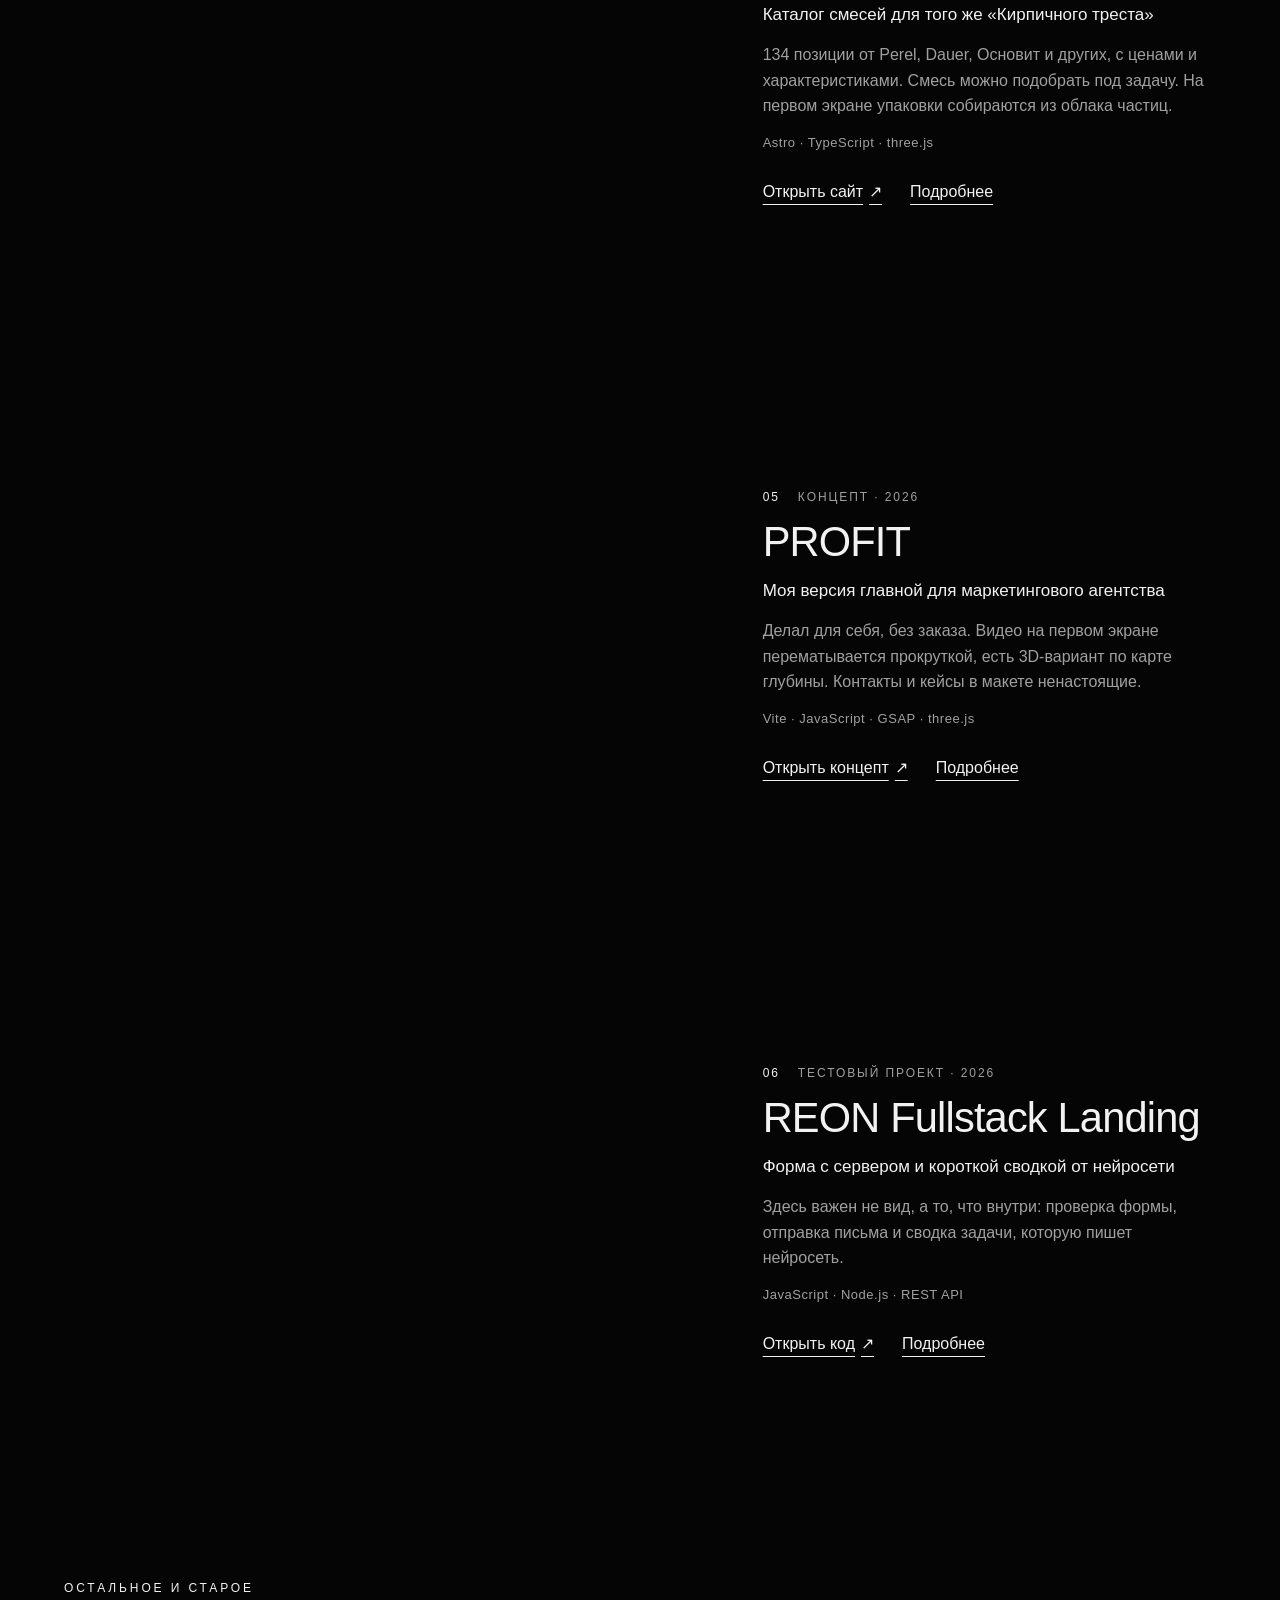
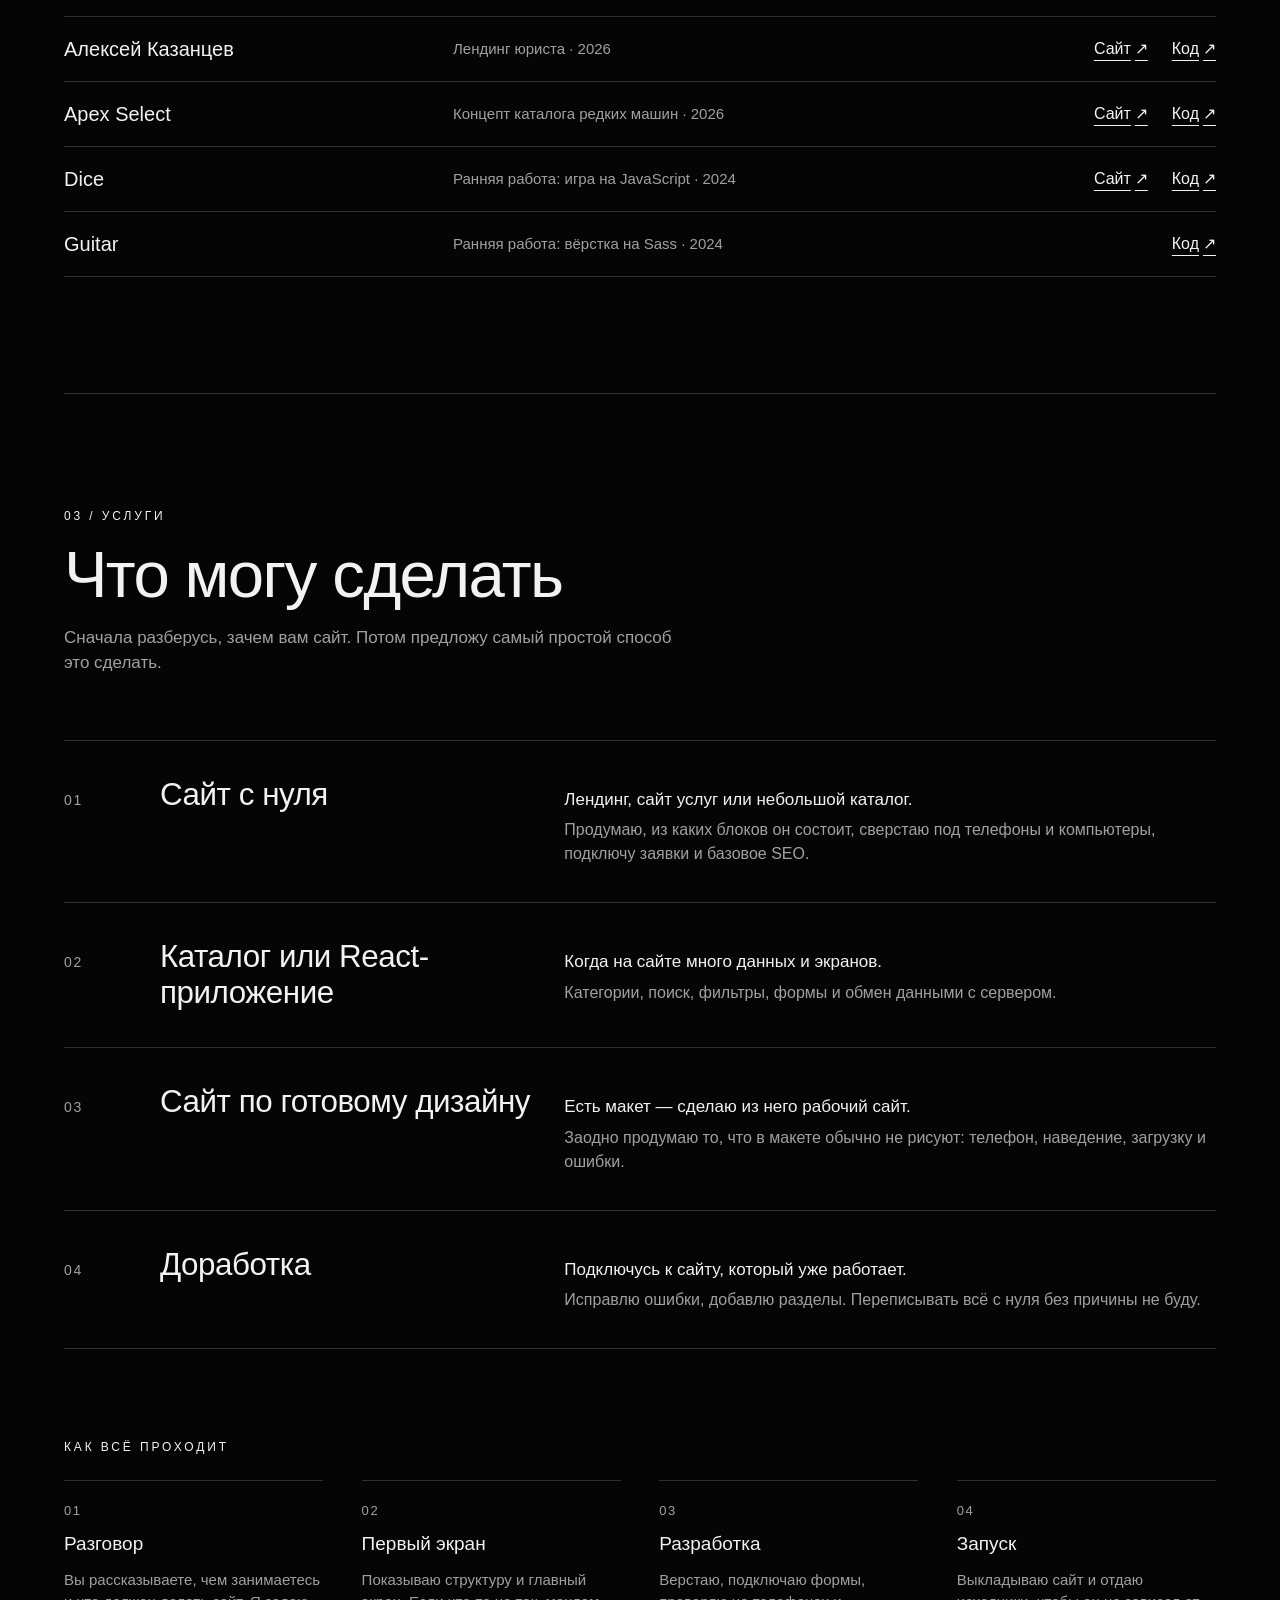
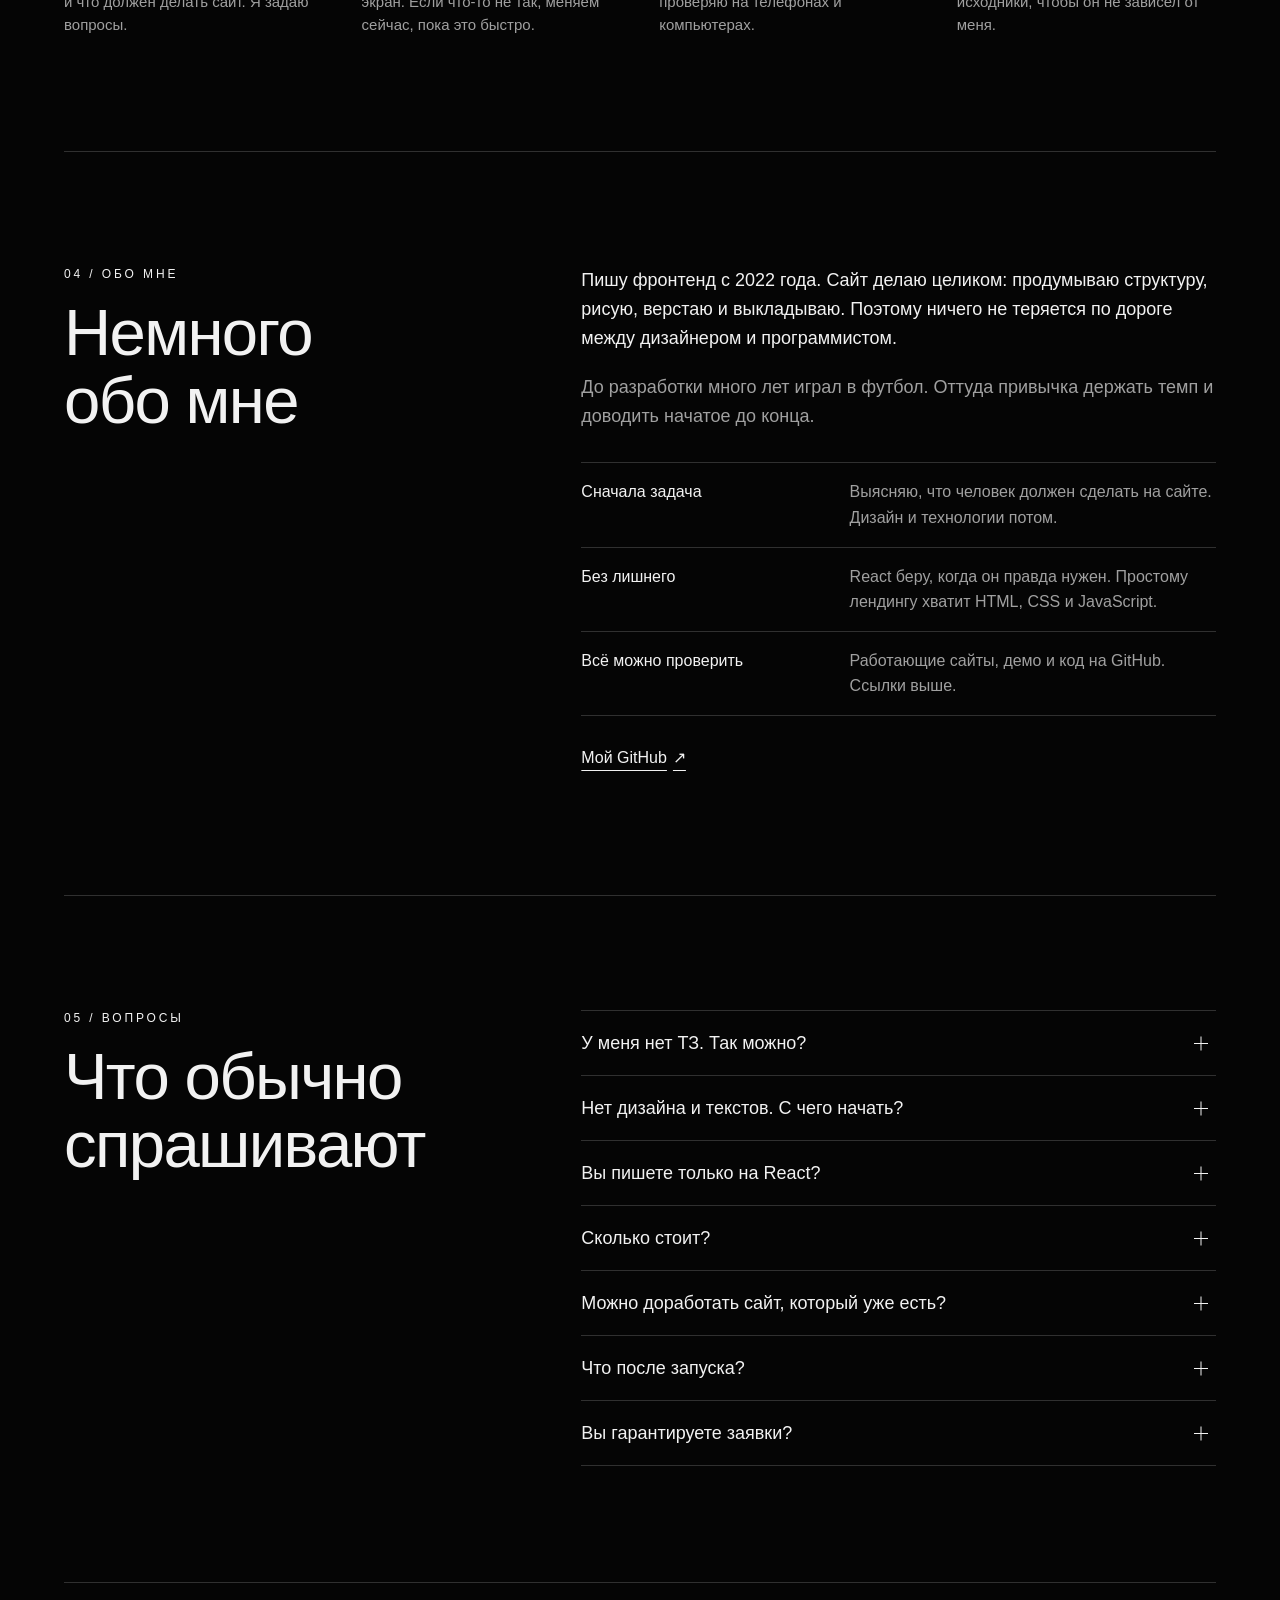
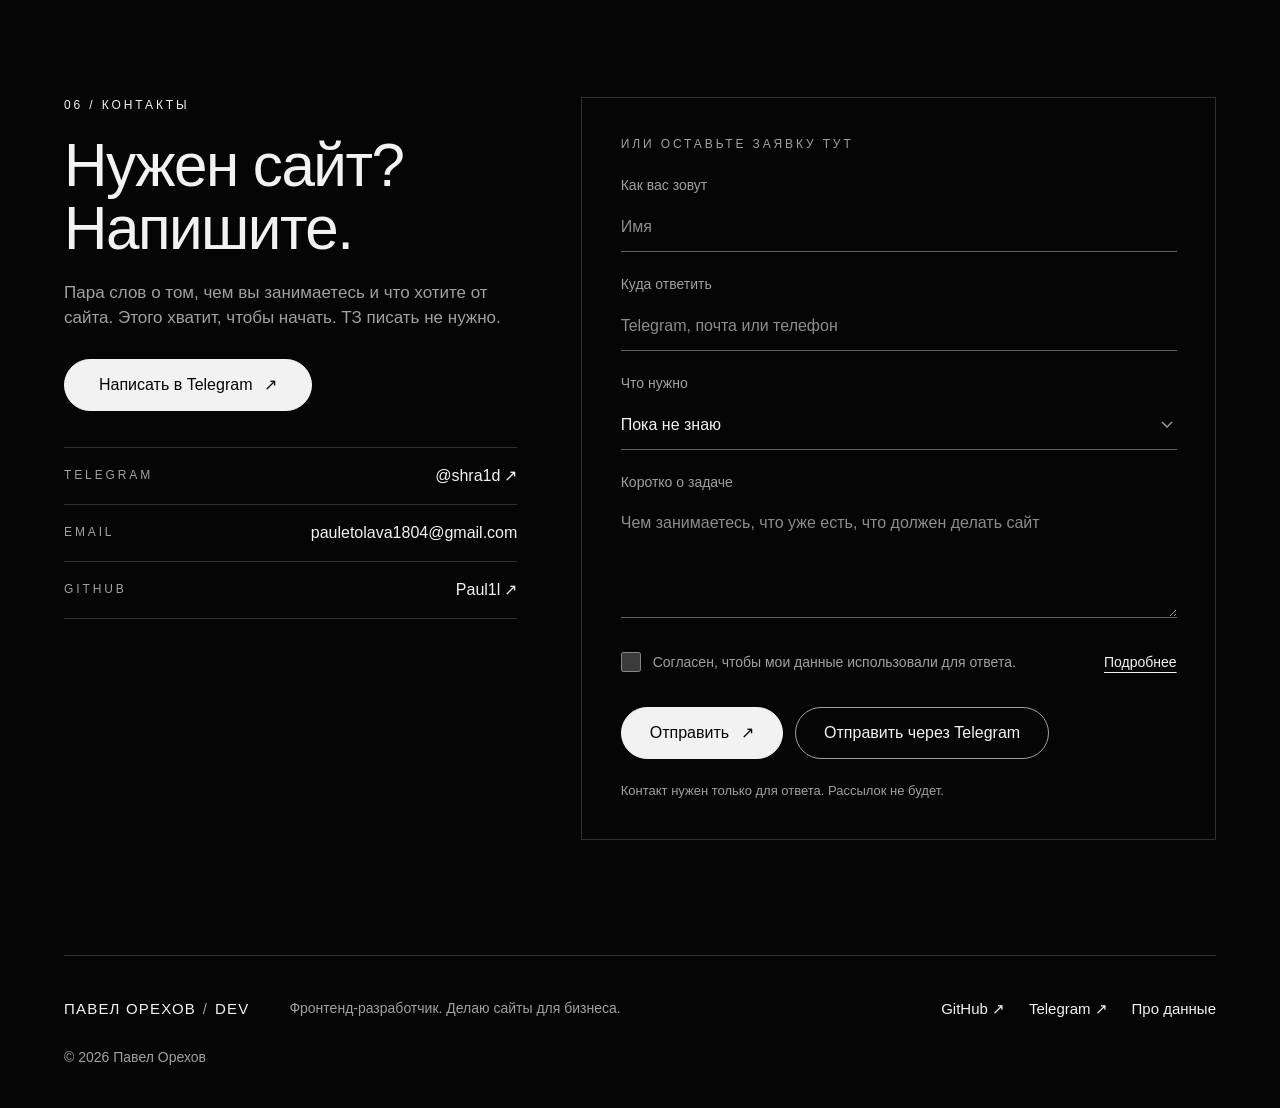
==== commit 5be7373e: "Переписать сайт: BEM, чистый JS, субтитры вместо голоса, живые тексты - голосовое приветствие убрано" ====
--- a/index.html
+++ b/index.html
@@ -3,14 +3,14 @@
 <head>
   <meta charset="UTF-8">
   <meta name="viewport" content="width=device-width, initial-scale=1.0">
-  <meta name="description" data-i18n-content="seo.description" content="Проектирую и запускаю лендинги, каталоги и React SPA для бизнеса: структура, адаптив, формы, техническое SEO и публикация. Коммерческий кейс МБ Кузбасс.">
+  <meta name="description" data-i18n-content="seo.description" content="Делаю лендинги, каталоги и сайты на React. Два сайта уже работают у заказчиков: МБ Кузбасс и MEATWASH. Пишите в Telegram.">
   <meta name="author" data-i18n-content="seo.author" content="Павел Орехов">
   <meta name="theme-color" content="#050505">
   <meta name="color-scheme" content="dark">
   <meta property="og:type" content="website">
   <meta property="og:locale" data-i18n-content="seo.locale" content="ru_RU">
-  <meta property="og:title" data-i18n-content="seo.title" content="Разработка сайтов для бизнеса — Павел Орехов">
-  <meta property="og:description" data-i18n-content="seo.ogDescription" content="Лендинги, каталоги и React SPA: от структуры и интерфейса до формы заявки и публикации.">
+  <meta property="og:title" data-i18n-content="seo.title" content="Павел Орехов — делаю сайты для бизнеса">
+  <meta property="og:description" data-i18n-content="seo.ogDescription" content="Лендинги, каталоги и сайты на React. Посмотрите работы и напишите мне в Telegram.">
   <meta property="og:url" content="https://paul1l.github.io/Portfolio-site/">
   <meta property="og:image" content="https://paul1l.github.io/Portfolio-site/assets/projects/mb-kuzbass.jpg">
   <meta property="og:image:alt" data-i18n-content="seo.ogImageAlt" content="Первый экран сайта МБ Кузбасс">
@@ -20,35 +20,78 @@
   <link rel="alternate" hreflang="x-default" href="https://paul1l.github.io/Portfolio-site/">
   <link rel="icon" href="favicon.svg" type="image/svg+xml">
   <link rel="preload" as="image" type="image/webp" href="assets/head/portrait.webp" imagesrcset="assets/head/portrait.webp 1x, assets/head/portrait@2x.webp 2x">
-  <title data-i18n="seo.title">Разработка сайтов для бизнеса — Павел Орехов</title>
-  <link rel="stylesheet" href="css/style.css">
-  <noscript><style>.reveal{opacity:1!important;transform:none!important}</style></noscript>
+  <title data-i18n="seo.title">Павел Орехов — делаю сайты для бизнеса</title>
+  <!-- Стили по BEM: база, затем по файлу на каждый блок (css/blocks/<имя-блока>.css).
+       Подключены отдельными ссылками, а не через @import: так браузер качает их параллельно. -->
+  <link rel="stylesheet" href="css/base.css">
+  <!-- Общие блоки -->
+  <link rel="stylesheet" href="css/blocks/page.css">
+  <link rel="stylesheet" href="css/blocks/container.css">
+  <link rel="stylesheet" href="css/blocks/skip-link.css">
+  <link rel="stylesheet" href="css/blocks/eyebrow.css">
+  <link rel="stylesheet" href="css/blocks/button.css">
+  <link rel="stylesheet" href="css/blocks/text-link.css">
+  <link rel="stylesheet" href="css/blocks/reveal.css">
+  <!-- Шапка -->
+  <link rel="stylesheet" href="css/blocks/site-header.css">
+  <link rel="stylesheet" href="css/blocks/logo.css">
+  <link rel="stylesheet" href="css/blocks/site-nav.css">
+  <link rel="stylesheet" href="css/blocks/language-switch.css">
+  <link rel="stylesheet" href="css/blocks/menu-button.css">
+  <!-- Первый экран -->
+  <link rel="stylesheet" href="css/blocks/hero.css">
+  <link rel="stylesheet" href="css/blocks/portrait.css">
+  <link rel="stylesheet" href="css/blocks/captions.css">
+  <!-- Разделы -->
+  <link rel="stylesheet" href="css/blocks/section.css">
+  <link rel="stylesheet" href="css/blocks/section-heading.css">
+  <link rel="stylesheet" href="css/blocks/split.css">
+  <link rel="stylesheet" href="css/blocks/showcase.css">
+  <link rel="stylesheet" href="css/blocks/project-card.css">
+  <link rel="stylesheet" href="css/blocks/work-deck.css">
+  <link rel="stylesheet" href="css/blocks/more-works.css">
+  <link rel="stylesheet" href="css/blocks/service-list.css">
+  <link rel="stylesheet" href="css/blocks/process.css">
+  <link rel="stylesheet" href="css/blocks/about.css">
+  <link rel="stylesheet" href="css/blocks/facts.css">
+  <link rel="stylesheet" href="css/blocks/faq.css">
+  <link rel="stylesheet" href="css/blocks/contact.css">
+  <link rel="stylesheet" href="css/blocks/contact-links.css">
+  <link rel="stylesheet" href="css/blocks/brief-form.css">
+  <link rel="stylesheet" href="css/blocks/field.css">
+  <link rel="stylesheet" href="css/blocks/consent.css">
+  <!-- Подвал, всплывающие элементы и окна -->
+  <link rel="stylesheet" href="css/blocks/site-footer.css">
+  <link rel="stylesheet" href="css/blocks/mobile-cta.css">
+  <link rel="stylesheet" href="css/blocks/toast.css">
+  <link rel="stylesheet" href="css/blocks/dialog.css">
+  <link rel="stylesheet" href="css/blocks/case-study.css">
 </head>
-<body>
+<body class="page">
   <a class="skip-link" href="#main" data-i18n="skipLink">Перейти к содержанию</a>
 
-  <header class="site-header" data-header>
-    <div class="shell site-header__inner">
-      <a class="brand" href="#top" aria-label="Павел Орехов — на главную" data-i18n-aria="brand.aria">
-        <span data-i18n="brand.name">Павел Орехов</span> <span class="brand__slash" aria-hidden="true">/</span> DEV
+  <header class="site-header" data-site-header>
+    <div class="container site-header__inner">
+      <a class="logo" href="#top" aria-label="Павел Орехов, на главную" data-i18n-aria="logo.ariaLabel" data-logo>
+        <span data-i18n="logo.name">Павел Орехов</span> <span class="logo__slash" aria-hidden="true">/</span> DEV
       </a>
 
-      <nav class="site-nav" id="site-navigation" data-nav aria-label="Основная навигация" data-i18n-aria="nav.aria">
-        <a href="#work" data-i18n="nav.work">Работы</a>
-        <a href="#services" data-i18n="nav.services">Услуги</a>
-        <a href="#contact" data-i18n="nav.contact">Контакты</a>
+      <nav class="site-nav" id="site-navigation" aria-label="Основное меню" data-i18n-aria="navigation.ariaLabel" data-site-nav>
+        <a class="site-nav__link" href="#work" data-i18n="navigation.work">Работы</a>
+        <a class="site-nav__link" href="#services" data-i18n="navigation.services">Услуги</a>
+        <a class="site-nav__link" href="#contact" data-i18n="navigation.contact">Контакты</a>
       </nav>
 
-      <div class="header-actions">
-        <button class="language-toggle" data-language-toggle type="button" aria-label="Switch site language to English" hidden>
-          <span data-language-current>RU</span>
-          <i aria-hidden="true">/</i>
-          <span data-language-next>EN</span>
+      <div class="site-header__actions">
+        <button class="language-switch" type="button" aria-label="Переключить сайт на английский" data-language-switch hidden>
+          <span class="language-switch__current" data-language-current>RU</span>
+          <span class="language-switch__separator" aria-hidden="true">/</span>
+          <span class="language-switch__next" data-language-next>EN</span>
         </button>
 
-        <button class="menu-button" data-menu type="button" aria-label="Открыть меню" aria-controls="site-navigation" aria-expanded="false">
-          <span></span>
-          <span></span>
+        <button class="menu-button" type="button" aria-label="Открыть меню" aria-controls="site-navigation" aria-expanded="false" data-menu-button>
+          <span class="menu-button__line menu-button__line--top"></span>
+          <span class="menu-button__line menu-button__line--bottom"></span>
         </button>
       </div>
     </div>
@@ -56,212 +99,229 @@
 
   <main id="main">
     <section class="hero" id="top" aria-labelledby="hero-title">
-      <div class="shell hero__grid">
+      <div class="container hero__grid">
         <div class="hero__intro">
-          <p class="eyebrow" data-i18n="hero.kicker">Веб-разработка</p>
-          <h1 class="hero__title" id="hero-title" data-i18n-html="hero.title">Создаю сайты, которые работают на&nbsp;вас.</h1>
+          <p class="eyebrow hero__eyebrow" data-i18n="hero.eyebrow">Фронтенд-разработчик</p>
+          <h1 class="hero__title" id="hero-title" data-i18n-html="hero.title">Делаю сайты для&nbsp;бизнеса.</h1>
         </div>
 
         <div class="hero__center">
-          <figure class="head" data-head>
-            <img class="head__poster" src="assets/head/portrait.webp" srcset="assets/head/portrait.webp 1x, assets/head/portrait@2x.webp 2x" alt="Портрет Павла Орехова, собранный из светлых точек" data-i18n-alt="hero.portraitAlt" width="392" height="542" fetchpriority="high" decoding="async" data-head-poster>
+          <figure class="portrait" data-portrait>
+            <img class="portrait__poster" src="assets/head/portrait.webp" srcset="assets/head/portrait.webp 1x, assets/head/portrait@2x.webp 2x" alt="Портрет Павла Орехова из светлых точек" data-i18n-alt="hero.portraitAlt" width="392" height="542" fetchpriority="high" decoding="async" data-portrait-poster>
           </figure>
 
-          <div class="greeting" data-greeting data-state="idle">
-            <p class="greeting__status" role="status">
-              <span class="greeting__dot" aria-hidden="true"></span>
-              <span data-greeting-status>Давайте познакомимся</span>
+          <!-- Субтитры: видимая строка набирается скриптом и скрыта от скринридеров,
+               а полный текст для них лежит отдельным абзацем. Без JavaScript видна первая фраза. -->
+          <div class="captions" data-captions>
+            <p class="captions__line" aria-hidden="true" data-captions-line>
+              <span class="captions__text" data-captions-text>Привет! Я Павел.</span><span class="captions__caret" data-captions-caret hidden></span>
             </p>
-            <button class="pill-button greeting__button" type="button" data-greeting-toggle data-action="play" hidden>
-              <span class="greeting__icon" aria-hidden="true"></span>
-              <span data-greeting-label>Включить приветствие</span>
+            <p class="visually-hidden" data-captions-transcript>Привет! Я Павел. Делаю лендинги, каталоги и сайты на React. Ниже мои работы, их можно открыть. Если нужен сайт, пишите в Telegram.</p>
+            <button class="captions__control captions__control--pause" type="button" aria-label="Остановить субтитры" data-captions-control hidden>
+              <span class="captions__icon" aria-hidden="true"></span>
             </button>
-            <p class="greeting__caption" data-greeting-caption>Можно и без звука</p>
           </div>
         </div>
 
         <div class="hero__aside">
-          <p class="hero__lead" data-i18n-html="hero.lead">От идеи до запуска.<br> Разработка сайтов<br> и веб-интерфейсов.</p>
-          <a class="text-link" href="#work" data-i18n-html="hero.worksCta">Смотреть работы <span aria-hidden="true">↗</span></a>
+          <p class="hero__lead" data-i18n="hero.lead">Лендинги, каталоги, сайты услуг. Пишу на React или на чистом JavaScript, смотря что нужно.</p>
+          <a class="text-link" href="#work" data-i18n-html="hero.worksLink">Смотреть работы <span aria-hidden="true">↗</span></a>
         </div>
 
         <div class="hero__bar">
-          <span class="label" data-i18n="hero.index">01 — Знакомство</span>
-          <a class="hero__scroll" href="#work" data-i18n-html="hero.scroll">Листайте ниже <span aria-hidden="true">↓</span></a>
+          <span class="eyebrow eyebrow--compact" data-i18n="hero.barLabel">01 — Знакомство</span>
+          <a class="hero__scroll-link" href="#work" data-i18n-html="hero.scrollLink">Листайте вниз <span aria-hidden="true">↓</span></a>
         </div>
       </div>
     </section>
 
-    <section class="section work" id="work" aria-labelledby="work-title">
-      <div class="shell">
-        <div class="section-head reveal">
-          <p class="label" data-i18n="work.kicker">02 / Портфолио</p>
-          <h2 id="work-title" data-i18n="work.heading">Избранные работы</h2>
-          <p class="section-head__text" data-i18n="work.intro">Коммерческие сайты, клиентские проекты и концепты — у каждого можно открыть результат.</p>
-        </div>
-
-        <ol class="project-list">
-          <li class="project reveal">
-            <a class="project__visual" href="https://mb-kuzbass.ru/" target="_blank" rel="noopener noreferrer" tabindex="-1" aria-hidden="true">
-              <img src="assets/projects/mb-kuzbass.jpg" alt="" width="1600" height="1000" loading="lazy" decoding="async">
-            </a>
-            <div class="project__body">
-              <p class="project__meta"><span>01</span><span data-i18n="projects.mbkuzbass.type">Коммерческий проект · 2026</span></p>
-              <h3>
-                <span data-i18n="projects.mbkuzbass.title">МБ Кузбасс</span>
-                <span class="project__live">Live</span>
-              </h3>
-              <p class="project__subtitle" data-i18n="projects.mbkuzbass.subtitle">Витрина запчастей и автомобилей на собственном домене</p>
-              <p class="project__summary" data-i18n="projects.mbkuzbass.summary">
-                Три направления бизнеса — запчасти, автомобили из Японии и поставки для авторазборов —
-                собраны в одну понятную React SPA без перегруженного интернет-магазина.
+    <section class="section" id="work" aria-labelledby="work-title">
+      <div class="container">
+        <div class="section-heading reveal">
+          <p class="eyebrow" data-i18n="work.eyebrow">02 / Работы</p>
+          <h2 class="section-heading__title" id="work-title" data-i18n="work.title">Последние работы</h2>
+          <p class="section-heading__text" data-i18n="work.intro">Два сайта уже работают у заказчиков, два сделаны для клиента и пока в демо. Ещё концепт и тестовый fullstack-проект. Всё можно открыть.</p>
+        </div>
+
+        <!-- Колоду (слева) заполняет и включает js/modules/work-deck.js на экранах от 768 px. -->
+        <div class="showcase" data-showcase>
+          <div class="showcase__deck work-deck" data-work-deck hidden>
+            <div class="work-deck__stage" aria-hidden="true" data-work-deck-stage></div>
+            <div class="work-deck__controls">
+              <button class="work-deck__button" type="button" aria-label="Предыдущая работа" data-i18n-aria="work.deckPrevious" data-work-deck-previous>
+                <span aria-hidden="true">↑</span>
+              </button>
+              <p class="work-deck__counter">
+                <span class="work-deck__counter-current" data-work-deck-current>01</span> / <span data-work-deck-total>06</span>
               </p>
-              <p class="project__tags">React · Vite · SCSS · PWA · SEO</p>
-              <div class="project__links">
-                <a class="text-link" href="https://mb-kuzbass.ru/" target="_blank" rel="noopener noreferrer" data-i18n-html="work.openWebsite">Открыть сайт <span aria-hidden="true">↗</span></a>
-                <button class="text-link" type="button" data-case="mb-kuzbass" data-i18n="work.details">Подробнее о кейсе</button>
+              <button class="work-deck__button" type="button" aria-label="Следующая работа" data-i18n-aria="work.deckNext" data-work-deck-next>
+                <span aria-hidden="true">↓</span>
+              </button>
+            </div>
+          </div>
+
+          <ol class="showcase__list">
+            <li class="showcase__item project-card reveal" data-project>
+              <a class="showcase__visual project-card__visual" href="https://mb-kuzbass.ru/" target="_blank" rel="noopener noreferrer" tabindex="-1" aria-hidden="true">
+                <img class="project-card__image" src="assets/projects/mb-kuzbass.jpg" alt="" width="1600" height="1000" loading="lazy" decoding="async" data-project-image>
+              </a>
+              <div class="project-card__body">
+                <p class="project-card__meta">
+                  <span class="project-card__number">01</span>
+                  <span data-i18n="projects.mbKuzbass.type">Коммерческий проект · 2026</span>
+                </p>
+                <h3 class="project-card__title">
+                  <span data-i18n="projects.mbKuzbass.title">МБ Кузбасс</span>
+                  <span class="project-card__badge">Live</span>
+                </h3>
+                <p class="project-card__subtitle" data-i18n="projects.mbKuzbass.subtitle">Магазин запчастей и машин из Японии</p>
+                <p class="project-card__summary" data-i18n="projects.mbKuzbass.summary">У компании три направления: запчасти, машины из Японии и поставки для авторазборов. Собрал всё в один сайт на React, без тяжёлого интернет-магазина.</p>
+                <p class="project-card__tags">React · Vite · SCSS · PWA · SEO</p>
+                <div class="project-card__links">
+                  <a class="text-link" href="https://mb-kuzbass.ru/" target="_blank" rel="noopener noreferrer" data-i18n-html="work.openWebsite">Открыть сайт <span aria-hidden="true">↗</span></a>
+                  <button class="text-link" type="button" data-i18n="work.openCase" data-case-open="mb-kuzbass">Подробнее</button>
+                </div>
               </div>
-            </div>
-          </li>
-
-          <li class="project reveal">
-            <a class="project__visual" href="https://meatwash.ru/" target="_blank" rel="noopener noreferrer" tabindex="-1" aria-hidden="true">
-              <img src="assets/projects/meatwash.jpg" alt="" width="1600" height="1000" loading="lazy" decoding="async">
-            </a>
-            <div class="project__body">
-              <p class="project__meta"><span>02</span><span data-i18n="projects.meatwash.type">Коммерческий проект · 2026</span></p>
-              <h3>
-                <span>MEATWASH</span>
-                <span class="project__live">Live</span>
-              </h3>
-              <p class="project__subtitle" data-i18n="projects.meatwash.subtitle">Сайт сети студий мойки и детейлинга в Москве</p>
-              <p class="project__summary" data-i18n="projects.meatwash.summary">
-                Услуги и цены по типу кузова, онлайн-запись в одну из двух студий, «До и после»
-                и 3D-гараж услуг на three.js, который загружается только по кнопке.
-              </p>
-              <p class="project__tags">HTML · CSS · JavaScript · three.js</p>
-              <div class="project__links">
-                <a class="text-link" href="https://meatwash.ru/" target="_blank" rel="noopener noreferrer" data-i18n-html="work.openWebsite">Открыть сайт <span aria-hidden="true">↗</span></a>
-                <a class="text-link" href="https://paul1l.github.io/MeatWash-v3.0/" target="_blank" rel="noopener noreferrer" data-i18n-html="work.githubCopy">Копия на GitHub Pages <span aria-hidden="true">↗</span></a>
-                <button class="text-link" type="button" data-case="meatwash" data-i18n="work.details">Подробнее о кейсе</button>
+            </li>
+
+            <li class="showcase__item project-card reveal" data-project>
+              <a class="showcase__visual project-card__visual" href="https://meatwash.ru/" target="_blank" rel="noopener noreferrer" tabindex="-1" aria-hidden="true">
+                <img class="project-card__image" src="assets/projects/meatwash.jpg" alt="" width="1600" height="1000" loading="lazy" decoding="async" data-project-image>
+              </a>
+              <div class="project-card__body">
+                <p class="project-card__meta">
+                  <span class="project-card__number">02</span>
+                  <span data-i18n="projects.meatwash.type">Коммерческий проект · 2026</span>
+                </p>
+                <h3 class="project-card__title">
+                  <span>MEATWASH</span>
+                  <span class="project-card__badge">Live</span>
+                </h3>
+                <p class="project-card__subtitle" data-i18n="projects.meatwash.subtitle">Студии мойки и детейлинга в Москве</p>
+                <p class="project-card__summary" data-i18n="projects.meatwash.summary">Цена считается по типу кузова, записаться можно в любую из двух студий. Есть шторки «до и после» и 3D-гараж на three.js. Гараж грузится только по кнопке, чтобы не тормозить остальной сайт.</p>
+                <p class="project-card__tags">HTML · CSS · JavaScript · three.js</p>
+                <div class="project-card__links">
+                  <a class="text-link" href="https://meatwash.ru/" target="_blank" rel="noopener noreferrer" data-i18n-html="work.openWebsite">Открыть сайт <span aria-hidden="true">↗</span></a>
+                  <a class="text-link" href="https://paul1l.github.io/MeatWash-v3.0/" target="_blank" rel="noopener noreferrer" data-i18n-html="work.githubCopy">Копия на GitHub Pages <span aria-hidden="true">↗</span></a>
+                  <button class="text-link" type="button" data-i18n="work.openCase" data-case-open="meatwash">Подробнее</button>
+                </div>
               </div>
-            </div>
-          </li>
-
-          <li class="project reveal">
-            <a class="project__visual" href="https://nikolay-brand-stack.vercel.app/" target="_blank" rel="noopener noreferrer" tabindex="-1" aria-hidden="true">
-              <img src="assets/projects/kirpich-brand.jpg" alt="" width="1600" height="1000" loading="lazy" decoding="async">
-            </a>
-            <div class="project__body">
-              <p class="project__meta"><span>03</span><span data-i18n="projects.kirpich.type">Клиентский проект · демо · 2026</span></p>
-              <h3 data-i18n="projects.kirpich.title">Кирпичный трест</h3>
-              <p class="project__subtitle" data-i18n="projects.kirpich.subtitle">Сайт поставщика строительных материалов и услуг</p>
-              <p class="project__summary" data-i18n="projects.kirpich.summary">
-                10 направлений материалов и 4 услуги, у каждого своя страница. На главной при прокрутке
-                дом собирается из материалов, которые продаёт компания.
-              </p>
-              <p class="project__tags">Astro · TypeScript · CSS</p>
-              <div class="project__links">
-                <a class="text-link" href="https://nikolay-brand-stack.vercel.app/" target="_blank" rel="noopener noreferrer" data-i18n-html="work.openWebsite">Открыть сайт <span aria-hidden="true">↗</span></a>
-                <button class="text-link" type="button" data-case="kirpich-brand" data-i18n="work.details">Подробнее о кейсе</button>
+            </li>
+
+            <li class="showcase__item project-card reveal" data-project>
+              <a class="showcase__visual project-card__visual" href="https://nikolay-brand-stack.vercel.app/" target="_blank" rel="noopener noreferrer" tabindex="-1" aria-hidden="true">
+                <img class="project-card__image" src="assets/projects/kirpich-brand.jpg" alt="" width="1600" height="1000" loading="lazy" decoding="async" data-project-image>
+              </a>
+              <div class="project-card__body">
+                <p class="project-card__meta">
+                  <span class="project-card__number">03</span>
+                  <span data-i18n="projects.kirpich.type">Для клиента · демо · 2026</span>
+                </p>
+                <h3 class="project-card__title" data-i18n="projects.kirpich.title">Кирпичный трест</h3>
+                <p class="project-card__subtitle" data-i18n="projects.kirpich.subtitle">Поставщик стройматериалов</p>
+                <p class="project-card__summary" data-i18n="projects.kirpich.summary">10 направлений материалов и 4 услуги, у каждого своя страница. На главной при прокрутке из этих материалов собирается дом.</p>
+                <p class="project-card__tags">Astro · TypeScript · CSS</p>
+                <div class="project-card__links">
+                  <a class="text-link" href="https://nikolay-brand-stack.vercel.app/" target="_blank" rel="noopener noreferrer" data-i18n-html="work.openWebsite">Открыть сайт <span aria-hidden="true">↗</span></a>
+                  <button class="text-link" type="button" data-i18n="work.openCase" data-case-open="kirpich-brand">Подробнее</button>
+                </div>
               </div>
-            </div>
-          </li>
-
-          <li class="project reveal">
-            <a class="project__visual" href="https://smesi-sukhie-hero.vercel.app/" target="_blank" rel="noopener noreferrer" tabindex="-1" aria-hidden="true">
-              <img src="assets/projects/smesi-sukhie.jpg" alt="" width="1600" height="1000" loading="lazy" decoding="async">
-            </a>
-            <div class="project__body">
-              <p class="project__meta"><span>04</span><span data-i18n="projects.smesi.type">Клиентский проект · демо · 2026</span></p>
-              <h3 data-i18n="projects.smesi.title">Сухие смеси</h3>
-              <p class="project__subtitle" data-i18n="projects.smesi.subtitle">Каталог сухих строительных смесей для «Кирпичного треста»</p>
-              <p class="project__summary" data-i18n="projects.smesi.summary">
-                134 позиции Perel, Dauer, Основит и других производителей с ценами и характеристиками,
-                подбор смеси по задаче. На первом экране облако частиц собирается в 3D-витрину упаковок.
-              </p>
-              <p class="project__tags">Astro · TypeScript · three.js</p>
-              <div class="project__links">
-                <a class="text-link" href="https://smesi-sukhie-hero.vercel.app/" target="_blank" rel="noopener noreferrer" data-i18n-html="work.openWebsite">Открыть сайт <span aria-hidden="true">↗</span></a>
-                <button class="text-link" type="button" data-case="smesi-sukhie" data-i18n="work.details">Подробнее о кейсе</button>
+            </li>
+
+            <li class="showcase__item project-card reveal" data-project>
+              <a class="showcase__visual project-card__visual" href="https://smesi-sukhie-hero.vercel.app/" target="_blank" rel="noopener noreferrer" tabindex="-1" aria-hidden="true">
+                <img class="project-card__image" src="assets/projects/smesi-sukhie.jpg" alt="" width="1600" height="1000" loading="lazy" decoding="async" data-project-image>
+              </a>
+              <div class="project-card__body">
+                <p class="project-card__meta">
+                  <span class="project-card__number">04</span>
+                  <span data-i18n="projects.smesi.type">Для клиента · демо · 2026</span>
+                </p>
+                <h3 class="project-card__title" data-i18n="projects.smesi.title">Сухие смеси</h3>
+                <p class="project-card__subtitle" data-i18n="projects.smesi.subtitle">Каталог смесей для того же «Кирпичного треста»</p>
+                <p class="project-card__summary" data-i18n="projects.smesi.summary">134 позиции от Perel, Dauer, Основит и других, с ценами и характеристиками. Смесь можно подобрать под задачу. На первом экране упаковки собираются из облака частиц.</p>
+                <p class="project-card__tags">Astro · TypeScript · three.js</p>
+                <div class="project-card__links">
+                  <a class="text-link" href="https://smesi-sukhie-hero.vercel.app/" target="_blank" rel="noopener noreferrer" data-i18n-html="work.openWebsite">Открыть сайт <span aria-hidden="true">↗</span></a>
+                  <button class="text-link" type="button" data-i18n="work.openCase" data-case-open="smesi-sukhie">Подробнее</button>
+                </div>
               </div>
-            </div>
-          </li>
-
-          <li class="project reveal">
-            <a class="project__visual" href="https://profit-concept.vercel.app/" target="_blank" rel="noopener noreferrer" tabindex="-1" aria-hidden="true">
-              <img src="assets/projects/profit.jpg" alt="" width="1600" height="1000" loading="lazy" decoding="async">
-            </a>
-            <div class="project__body">
-              <p class="project__meta"><span>05</span><span data-i18n="projects.profit.type">Концепт · 2026</span></p>
-              <h3>PROFIT</h3>
-              <p class="project__subtitle" data-i18n="projects.profit.subtitle">Концепт новой главной для маркетингового агентства</p>
-              <p class="project__summary" data-i18n="projects.profit.summary">
-                Личный концепт редизайна: видео первого экрана перематывается прокруткой, есть 3D-вариант
-                по карте глубины, анимированные карточки услуг и лента кейсов. Контакты и кейсы в макете демонстрационные.
-              </p>
-              <p class="project__tags">Vite · JavaScript · GSAP · Three.js</p>
-              <div class="project__links">
-                <a class="text-link" href="https://profit-concept.vercel.app/" target="_blank" rel="noopener noreferrer" data-i18n-html="work.openConcept">Открыть концепт <span aria-hidden="true">↗</span></a>
-                <button class="text-link" type="button" data-case="profit-concept" data-i18n="work.details">Подробнее о кейсе</button>
+            </li>
+
+            <li class="showcase__item project-card reveal" data-project>
+              <a class="showcase__visual project-card__visual" href="https://profit-concept.vercel.app/" target="_blank" rel="noopener noreferrer" tabindex="-1" aria-hidden="true">
+                <img class="project-card__image" src="assets/projects/profit.jpg" alt="" width="1600" height="1000" loading="lazy" decoding="async" data-project-image>
+              </a>
+              <div class="project-card__body">
+                <p class="project-card__meta">
+                  <span class="project-card__number">05</span>
+                  <span data-i18n="projects.profit.type">Концепт · 2026</span>
+                </p>
+                <h3 class="project-card__title">PROFIT</h3>
+                <p class="project-card__subtitle" data-i18n="projects.profit.subtitle">Моя версия главной для маркетингового агентства</p>
+                <p class="project-card__summary" data-i18n="projects.profit.summary">Делал для себя, без заказа. Видео на первом экране перематывается прокруткой, есть 3D-вариант по карте глубины. Контакты и кейсы в макете ненастоящие.</p>
+                <p class="project-card__tags">Vite · JavaScript · GSAP · three.js</p>
+                <div class="project-card__links">
+                  <a class="text-link" href="https://profit-concept.vercel.app/" target="_blank" rel="noopener noreferrer" data-i18n-html="work.openConcept">Открыть концепт <span aria-hidden="true">↗</span></a>
+                  <button class="text-link" type="button" data-i18n="work.openCase" data-case-open="profit-concept">Подробнее</button>
+                </div>
               </div>
-            </div>
-          </li>
-
-          <li class="project reveal">
-            <a class="project__visual" href="https://github.com/Paul1l/Fullstack-landing" target="_blank" rel="noopener noreferrer" tabindex="-1" aria-hidden="true">
-              <img src="assets/projects/fullstack.jpg" alt="" width="1600" height="1000" loading="lazy" decoding="async">
-            </a>
-            <div class="project__body">
-              <p class="project__meta"><span>06</span><span data-i18n="projects.reon.type">Fullstack / Тестовый проект · 2026</span></p>
-              <h3>REON Fullstack</h3>
-              <p class="project__subtitle" data-i18n="projects.reon.subtitle">Форма, серверные API и AI-сценарий</p>
-              <p class="project__summary" data-i18n="projects.reon.summary">
-                Интерфейс связан с серверными функциями: email-заявка,
-                валидация и AI-summary задачи.
-              </p>
-              <p class="project__tags">JavaScript · Node.js · REST API</p>
-              <div class="project__links">
-                <a class="text-link" href="https://github.com/Paul1l/Fullstack-landing" target="_blank" rel="noopener noreferrer" data-i18n-html="work.openCode">Открыть код <span aria-hidden="true">↗</span></a>
-                <button class="text-link" type="button" data-case="fullstack-landing" data-i18n="work.details">Подробнее о кейсе</button>
+            </li>
+
+            <li class="showcase__item project-card reveal" data-project>
+              <a class="showcase__visual project-card__visual" href="https://github.com/Paul1l/Fullstack-landing" target="_blank" rel="noopener noreferrer" tabindex="-1" aria-hidden="true">
+                <img class="project-card__image" src="assets/projects/fullstack.jpg" alt="" width="1600" height="1000" loading="lazy" decoding="async" data-project-image>
+              </a>
+              <div class="project-card__body">
+                <p class="project-card__meta">
+                  <span class="project-card__number">06</span>
+                  <span data-i18n="projects.reon.type">Тестовый проект · 2026</span>
+                </p>
+                <h3 class="project-card__title">REON Fullstack Landing</h3>
+                <p class="project-card__subtitle" data-i18n="projects.reon.subtitle">Форма с сервером и короткой сводкой от нейросети</p>
+                <p class="project-card__summary" data-i18n="projects.reon.summary">Здесь важен не вид, а то, что внутри: проверка формы, отправка письма и сводка задачи, которую пишет нейросеть.</p>
+                <p class="project-card__tags">JavaScript · Node.js · REST API</p>
+                <div class="project-card__links">
+                  <a class="text-link" href="https://github.com/Paul1l/Fullstack-landing" target="_blank" rel="noopener noreferrer" data-i18n-html="work.openCode">Открыть код <span aria-hidden="true">↗</span></a>
+                  <button class="text-link" type="button" data-i18n="work.openCase" data-case-open="fullstack-landing">Подробнее</button>
+                </div>
               </div>
-            </div>
-          </li>
-
-        </ol>
-
-        <div class="more-work reveal">
-          <h3 class="label" data-i18n="work.moreTitle">Ещё проекты и архив</h3>
-          <ul class="more-work__list">
-            <li>
-              <span class="more-work__name" data-i18n="projects.lawyer.title">Алексей Казанцев</span>
-              <span class="more-work__type" data-i18n="projects.lawyer.subtitle">Лендинг частнопрактикующего юриста · 2026</span>
-              <span class="more-work__links">
-                <a href="https://paul1l.github.io/lawyer-landing/" target="_blank" rel="noopener noreferrer" data-i18n-html="work.site">Сайт <span aria-hidden="true">↗</span></a>
-                <a href="https://github.com/Paul1l/lawyer-landing" target="_blank" rel="noopener noreferrer" data-i18n-html="work.code">Код <span aria-hidden="true">↗</span></a>
+            </li>
+          </ol>
+        </div>
+
+        <div class="more-works reveal">
+          <h3 class="eyebrow" data-i18n="work.moreTitle">Остальное и старое</h3>
+          <ul class="more-works__list">
+            <li class="more-works__item">
+              <span class="more-works__name" data-i18n="projects.lawyer.title">Алексей Казанцев</span>
+              <span class="more-works__type" data-i18n="projects.lawyer.type">Лендинг юриста · 2026</span>
+              <span class="more-works__links">
+                <a class="more-works__link" href="https://paul1l.github.io/lawyer-landing/" target="_blank" rel="noopener noreferrer" data-i18n-html="work.site">Сайт <span aria-hidden="true">↗</span></a>
+                <a class="more-works__link" href="https://github.com/Paul1l/lawyer-landing" target="_blank" rel="noopener noreferrer" data-i18n-html="work.code">Код <span aria-hidden="true">↗</span></a>
               </span>
             </li>
-            <li>
-              <span class="more-work__name">Apex Select</span>
-              <span class="more-work__type" data-i18n="projects.apex.subtitle">Editorial-концепт каталога редких автомобилей · 2026</span>
-              <span class="more-work__links">
-                <a href="https://paul1l.github.io/Apex-Select/" target="_blank" rel="noopener noreferrer" data-i18n-html="work.site">Сайт <span aria-hidden="true">↗</span></a>
-                <a href="https://github.com/Paul1l/Apex-Select" target="_blank" rel="noopener noreferrer" data-i18n-html="work.code">Код <span aria-hidden="true">↗</span></a>
+            <li class="more-works__item">
+              <span class="more-works__name">Apex Select</span>
+              <span class="more-works__type" data-i18n="projects.apex.type">Концепт каталога редких машин · 2026</span>
+              <span class="more-works__links">
+                <a class="more-works__link" href="https://paul1l.github.io/Apex-Select/" target="_blank" rel="noopener noreferrer" data-i18n-html="work.site">Сайт <span aria-hidden="true">↗</span></a>
+                <a class="more-works__link" href="https://github.com/Paul1l/Apex-Select" target="_blank" rel="noopener noreferrer" data-i18n-html="work.code">Код <span aria-hidden="true">↗</span></a>
               </span>
             </li>
-            <li>
-              <span class="more-work__name">Dice</span>
-              <span class="more-work__type" data-i18n="history.diceMeta">Ранняя работа: JavaScript-игра · 2024</span>
-              <span class="more-work__links">
-                <a href="https://paul1l.github.io/-dice/" target="_blank" rel="noopener noreferrer" data-i18n-html="work.site">Сайт <span aria-hidden="true">↗</span></a>
-                <a href="https://github.com/Paul1l/-dice" target="_blank" rel="noopener noreferrer" data-i18n-html="work.code">Код <span aria-hidden="true">↗</span></a>
+            <li class="more-works__item">
+              <span class="more-works__name">Dice</span>
+              <span class="more-works__type" data-i18n="projects.dice.type">Ранняя работа: игра на JavaScript · 2024</span>
+              <span class="more-works__links">
+                <a class="more-works__link" href="https://paul1l.github.io/-dice/" target="_blank" rel="noopener noreferrer" data-i18n-html="work.site">Сайт <span aria-hidden="true">↗</span></a>
+                <a class="more-works__link" href="https://github.com/Paul1l/-dice" target="_blank" rel="noopener noreferrer" data-i18n-html="work.code">Код <span aria-hidden="true">↗</span></a>
               </span>
             </li>
-            <li>
-              <span class="more-work__name">Guitar</span>
-              <span class="more-work__type" data-i18n="history.guitarMeta">Ранняя работа: адаптивная вёрстка на Sass · 2024</span>
-              <span class="more-work__links">
-                <a href="https://github.com/Paul1l/Guitar" target="_blank" rel="noopener noreferrer" data-i18n-html="work.code">Код <span aria-hidden="true">↗</span></a>
+            <li class="more-works__item">
+              <span class="more-works__name">Guitar</span>
+              <span class="more-works__type" data-i18n="projects.guitar.type">Ранняя работа: вёрстка на Sass · 2024</span>
+              <span class="more-works__links">
+                <a class="more-works__link" href="https://github.com/Paul1l/Guitar" target="_blank" rel="noopener noreferrer" data-i18n-html="work.code">Код <span aria-hidden="true">↗</span></a>
               </span>
             </li>
           </ul>
@@ -269,295 +329,267 @@
       </div>
     </section>
 
-    <section class="section services" id="services" aria-labelledby="services-title">
-      <div class="shell">
-        <div class="section-head reveal">
-          <p class="label" data-i18n="services.kicker">03 / Услуги</p>
-          <h2 id="services-title" data-i18n="services.heading">Чем могу помочь</h2>
-          <p class="section-head__text" data-i18n="services.intro">
-            Сначала выясняю, что должен делать сайт, затем выбираю достаточное по сложности решение.
-          </p>
+    <section class="section" id="services" aria-labelledby="services-title">
+      <div class="container">
+        <div class="section-heading reveal">
+          <p class="eyebrow" data-i18n="services.eyebrow">03 / Услуги</p>
+          <h2 class="section-heading__title" id="services-title" data-i18n="services.title">Что могу сделать</h2>
+          <p class="section-heading__text" data-i18n="services.intro">Сначала разберусь, зачем вам сайт. Потом предложу самый простой способ это сделать.</p>
         </div>
 
         <ol class="service-list">
-          <li class="reveal">
-            <span class="service-list__index">01</span>
-            <h3 data-i18n="services.scratchLabel">Сайт с нуля</h3>
-            <p>
-              <strong data-i18n="services.scratchTitle">Лендинг, сайт услуг или каталог — от структуры до публикации.</strong>
-              <span data-i18n="services.scratchText">Структура, визуальное направление, адаптивный интерфейс, формы и SEO-база.</span>
+          <li class="service-list__item reveal">
+            <span class="service-list__number">01</span>
+            <h3 class="service-list__title" data-i18n="services.newSite.title">Сайт с нуля</h3>
+            <p class="service-list__text">
+              <strong class="service-list__lead" data-i18n="services.newSite.lead">Лендинг, сайт услуг или небольшой каталог.</strong>
+              <span data-i18n="services.newSite.text">Продумаю, из каких блоков он состоит, сверстаю под телефоны и компьютеры, подключу заявки и базовое SEO.</span>
             </p>
           </li>
-          <li class="reveal">
-            <span class="service-list__index">02</span>
-            <h3 data-i18n="services.spaLabel">Каталог / React SPA</h3>
-            <p>
-              <strong data-i18n="services.spaTitle">Интерфейс с данными, состояниями и сценариями.</strong>
-              <span data-i18n="services.spaText">Категории, поиск, фильтры, формы, внутренние экраны и API-интеграции.</span>
+          <li class="service-list__item reveal">
+            <span class="service-list__number">02</span>
+            <h3 class="service-list__title" data-i18n="services.catalog.title">Каталог или React-приложение</h3>
+            <p class="service-list__text">
+              <strong class="service-list__lead" data-i18n="services.catalog.lead">Когда на сайте много данных и экранов.</strong>
+              <span data-i18n="services.catalog.text">Категории, поиск, фильтры, формы и обмен данными с сервером.</span>
             </p>
           </li>
-          <li class="reveal">
-            <span class="service-list__index">03</span>
-            <h3 data-i18n="services.designLabel">Разработка по макету</h3>
-            <p>
-              <strong data-i18n="services.designTitle">Дизайн становится рабочим адаптивным сайтом.</strong>
-              <span data-i18n="services.designText">Сохраню визуальную идею, продумаю состояния элементов, мобильные экраны и интерактив.</span>
+          <li class="service-list__item reveal">
+            <span class="service-list__number">03</span>
+            <h3 class="service-list__title" data-i18n="services.fromDesign.title">Сайт по готовому дизайну</h3>
+            <p class="service-list__text">
+              <strong class="service-list__lead" data-i18n="services.fromDesign.lead">Есть макет — сделаю из него рабочий сайт.</strong>
+              <span data-i18n="services.fromDesign.text">Заодно продумаю то, что в макете обычно не рисуют: телефон, наведение, загрузку и ошибки.</span>
             </p>
           </li>
-          <li class="reveal">
-            <span class="service-list__index">04</span>
-            <h3 data-i18n="services.improveLabel">Доработка и развитие</h3>
-            <p>
-              <strong data-i18n="services.improveTitle">Подключусь к уже работающему проекту.</strong>
-              <span data-i18n="services.improveText">Аудит и исправления, новые разделы и функции, рефакторинг без переписывания ради переписывания.</span>
+          <li class="service-list__item reveal">
+            <span class="service-list__number">04</span>
+            <h3 class="service-list__title" data-i18n="services.improvement.title">Доработка</h3>
+            <p class="service-list__text">
+              <strong class="service-list__lead" data-i18n="services.improvement.lead">Подключусь к сайту, который уже работает.</strong>
+              <span data-i18n="services.improvement.text">Исправлю ошибки, добавлю разделы. Переписывать всё с нуля без причины не буду.</span>
             </p>
           </li>
         </ol>
 
         <div class="process reveal">
-          <h3 class="label" data-i18n="process.title">Как проходит работа</h3>
+          <h3 class="eyebrow" data-i18n="process.title">Как всё проходит</h3>
           <ol class="process__steps">
-            <li>
-              <span>01</span>
-              <strong data-i18n="process.step1Title">Разбираем задачу</strong>
-              <p data-i18n="process.step1Text">Цель, аудитория, предложение, контент, ограничения и действие, к которому должен прийти посетитель.</p>
-            </li>
-            <li>
-              <span>02</span>
-              <strong data-i18n="process.step2Title">Собираю направление</strong>
-              <p data-i18n="process.step2Text">Структура, визуальная система и первый экран — до полной разработки.</p>
-            </li>
-            <li>
-              <span>03</span>
-              <strong data-i18n="process.step3Title">Разрабатываю</strong>
-              <p data-i18n="process.step3Text">Адаптив, интерактив, реальные состояния форм и проверка на разных экранах.</p>
-            </li>
-            <li>
-              <span>04</span>
-              <strong data-i18n="process.step4Title">Запускаем</strong>
-              <p data-i18n="process.step4Text">Финальная проверка, публикация и передача исходников в понятной структуре.</p>
+            <li class="process__step">
+              <span class="process__number">01</span>
+              <strong class="process__step-title" data-i18n="process.step1.title">Разговор</strong>
+              <p class="process__step-text" data-i18n="process.step1.text">Вы рассказываете, чем занимаетесь и что должен делать сайт. Я задаю вопросы.</p>
+            </li>
+            <li class="process__step">
+              <span class="process__number">02</span>
+              <strong class="process__step-title" data-i18n="process.step2.title">Первый экран</strong>
+              <p class="process__step-text" data-i18n="process.step2.text">Показываю структуру и главный экран. Если что-то не так, меняем сейчас, пока это быстро.</p>
+            </li>
+            <li class="process__step">
+              <span class="process__number">03</span>
+              <strong class="process__step-title" data-i18n="process.step3.title">Разработка</strong>
+              <p class="process__step-text" data-i18n="process.step3.text">Верстаю, подключаю формы, проверяю на телефонах и компьютерах.</p>
+            </li>
+            <li class="process__step">
+              <span class="process__number">04</span>
+              <strong class="process__step-title" data-i18n="process.step4.title">Запуск</strong>
+              <p class="process__step-text" data-i18n="process.step4.text">Выкладываю сайт и отдаю исходники, чтобы он не зависел от меня.</p>
             </li>
           </ol>
         </div>
       </div>
     </section>
 
-    <section class="section about" id="about" aria-labelledby="about-title">
-      <div class="shell about__grid">
-        <div class="section-head reveal">
-          <p class="label" data-i18n="about.kicker">04 / Подход</p>
-          <h2 id="about-title" data-i18n="about.heading">Спокойная разработка без лишнего шума</h2>
-        </div>
-
-        <div class="about__copy reveal">
-          <p data-i18n="about.paragraph1">
-            Заказчику важны не названия библиотек, а ясный процесс, аккуратный запуск
-            и сайт, с которым можно работать дальше. На этом я и строю работу.
-          </p>
-          <p data-i18n="about.paragraph2">
-            Во frontend-разработке с 2022 года. Структуру, визуальную систему,
-            frontend и подготовку к публикации держу в одном контексте, поэтому
-            решения не теряются между разными исполнителями.
-          </p>
-          <p class="about__muted" data-i18n="about.personal">
-            До разработки много лет занимался футболом — оттуда привычка держать темп,
-            работать в команде и доводить эпизод до конца.
-          </p>
+    <section class="section" id="about" aria-labelledby="about-title">
+      <div class="container split">
+        <div class="section-heading section-heading--flush reveal">
+          <p class="eyebrow" data-i18n="about.eyebrow">04 / Обо мне</p>
+          <h2 class="section-heading__title" id="about-title" data-i18n="about.title">Немного обо мне</h2>
+        </div>
+
+        <div class="about__text reveal">
+          <p class="about__paragraph" data-i18n="about.paragraph1">Пишу фронтенд с 2022 года. Сайт делаю целиком: продумываю структуру, рисую, верстаю и выкладываю. Поэтому ничего не теряется по дороге между дизайнером и программистом.</p>
+          <p class="about__paragraph about__paragraph--muted" data-i18n="about.paragraph2">До разработки много лет играл в футбол. Оттуда привычка держать темп и доводить начатое до конца.</p>
 
           <dl class="facts">
-            <div>
-              <dt data-i18n="about.purposeTitle">Сначала — смысл</dt>
-              <dd data-i18n="about.purposeText">Выясняю, что посетитель должен понять и к какому действию прийти.</dd>
+            <div class="facts__row">
+              <dt class="facts__term" data-i18n="about.fact1.term">Сначала задача</dt>
+              <dd class="facts__definition" data-i18n="about.fact1.definition">Выясняю, что человек должен сделать на сайте. Дизайн и технологии потом.</dd>
             </div>
-            <div>
-              <dt data-i18n="about.technologyTitle">Достаточные технологии</dt>
-              <dd data-i18n="about.technologyText">React использую там, где он решает задачу, а не ради впечатления.</dd>
+            <div class="facts__row">
+              <dt class="facts__term" data-i18n="about.fact2.term">Без лишнего</dt>
+              <dd class="facts__definition" data-i18n="about.fact2.definition">React беру, когда он правда нужен. Простому лендингу хватит HTML, CSS и JavaScript.</dd>
             </div>
-            <div>
-              <dt data-i18n="about.proofTitle">Работу можно проверить</dt>
-              <dd data-i18n="about.proofText">Есть действующий коммерческий сайт, опубликованные проекты и открытый код.</dd>
+            <div class="facts__row">
+              <dt class="facts__term" data-i18n="about.fact3.term">Всё можно проверить</dt>
+              <dd class="facts__definition" data-i18n="about.fact3.definition">Работающие сайты, демо и код на GitHub. Ссылки выше.</dd>
             </div>
           </dl>
 
-          <a class="text-link" href="https://github.com/Paul1l" target="_blank" rel="noopener noreferrer" data-i18n-html="about.githubCta">
-            Проверить код на GitHub <span aria-hidden="true">↗</span>
-          </a>
+          <a class="text-link" href="https://github.com/Paul1l" target="_blank" rel="noopener noreferrer" data-i18n-html="about.githubLink">Мой GitHub <span aria-hidden="true">↗</span></a>
         </div>
       </div>
     </section>
 
-    <section class="section faq" id="faq" aria-labelledby="faq-title">
-      <div class="shell faq__grid">
-        <div class="section-head reveal">
-          <p class="label" data-i18n="faq.kicker">05 / Вопросы</p>
-          <h2 id="faq-title" data-i18n="faq.heading">До старта лучше прояснить важное</h2>
-        </div>
-
-        <div class="faq-list reveal">
-          <details>
-            <summary data-i18n="faq.item1Question">Можно обратиться без готового ТЗ?</summary>
-            <p data-i18n="faq.item1Answer">Да. Достаточно рассказать о бизнесе, аудитории и цели сайта. Я задам уточняющие вопросы и помогу собрать требования в понятную структуру.</p>
+    <section class="section" id="faq" aria-labelledby="faq-title">
+      <div class="container split">
+        <div class="section-heading section-heading--flush reveal">
+          <p class="eyebrow" data-i18n="faq.eyebrow">05 / Вопросы</p>
+          <h2 class="section-heading__title" id="faq-title" data-i18n="faq.title">Что обычно спрашивают</h2>
+        </div>
+
+        <div class="faq reveal">
+          <details class="faq__item">
+            <summary class="faq__question" data-i18n="faq.item1.question">У меня нет ТЗ. Так можно?</summary>
+            <p class="faq__answer" data-i18n="faq.item1.answer">Можно. Расскажите, чем занимаетесь и чего ждёте от сайта. Я задам вопросы и сам соберу из ответов план.</p>
           </details>
-          <details>
-            <summary data-i18n="faq.item2Question">Что делать, если нет дизайна или готовых текстов?</summary>
-            <p data-i18n="faq.item2Answer">Можно начать со структуры и визуального направления. Какие материалы потребуются и чего не хватает, определим до разработки.</p>
+          <details class="faq__item">
+            <summary class="faq__question" data-i18n="faq.item2.question">Нет дизайна и текстов. С чего начать?</summary>
+            <p class="faq__answer" data-i18n="faq.item2.answer">Со структуры. По ходу станет понятно, каких текстов и фото не хватает, и я скажу об этом до начала разработки.</p>
           </details>
-          <details>
-            <summary data-i18n="faq.item3Question">Вы работаете только на React?</summary>
-            <p data-i18n="faq.item3Answer">Нет. React использую там, где нужны состояния, данные или несколько экранов. Для компактного сайта может быть разумнее HTML, CSS и JavaScript.</p>
+          <details class="faq__item">
+            <summary class="faq__question" data-i18n="faq.item3.question">Вы пишете только на React?</summary>
+            <p class="faq__answer" data-i18n="faq.item3.answer">Нет. Для лендинга React обычно не нужен, хватит HTML, CSS и JavaScript. React беру, когда на сайте много данных и экранов.</p>
           </details>
-          <details>
-            <summary data-i18n="faq.item4Question">Как определяется стоимость?</summary>
-            <p data-i18n="faq.item4Answer">Она зависит от состава страниц, готовности контента, пользовательских сценариев и интеграций. После разбора задачи можно зафиксировать конкретный объём работ.</p>
+          <details class="faq__item">
+            <summary class="faq__question" data-i18n="faq.item4.question">Сколько стоит?</summary>
+            <p class="faq__answer" data-i18n="faq.item4.answer">Зависит от количества страниц, готовности текстов и того, что сайт должен уметь. Цену назову, когда разберёмся в задаче.</p>
           </details>
-          <details>
-            <summary data-i18n="faq.item5Question">Можно улучшить уже работающий сайт?</summary>
-            <p data-i18n="faq.item5Answer">Да. Сначала нужно посмотреть текущую структуру и код, затем станет понятно, что стоит сохранить, что исправить, а что разумнее собрать заново.</p>
+          <details class="faq__item">
+            <summary class="faq__question" data-i18n="faq.item5.question">Можно доработать сайт, который уже есть?</summary>
+            <p class="faq__answer" data-i18n="faq.item5.answer">Можно. Сначала посмотрю код. Потом скажу, что оставить, что поправить, а что проще переделать.</p>
           </details>
-          <details>
-            <summary data-i18n="faq.item6Question">Что происходит после публикации?</summary>
-            <p data-i18n="faq.item6Answer">Проверяю production-версию и передаю исходники в понятной структуре. Развитие сайта или отдельную поддержку можно согласовать отдельно.</p>
+          <details class="faq__item">
+            <summary class="faq__question" data-i18n="faq.item6.question">Что после запуска?</summary>
+            <p class="faq__answer" data-i18n="faq.item6.answer">Проверяю, что всё работает на настоящем домене, и отдаю исходники. Если нужна поддержка дальше, договоримся отдельно.</p>
           </details>
-          <details>
-            <summary data-i18n="faq.item7Question">Можно ли гарантировать заявки?</summary>
-            <p data-i18n="faq.item7Answer">Количество обращений зависит не только от сайта, но и от предложения, трафика и продаж. Моя задача — понятно раскрыть ценность и сделать путь до обращения удобным.</p>
+          <details class="faq__item">
+            <summary class="faq__question" data-i18n="faq.item7.question">Вы гарантируете заявки?</summary>
+            <p class="faq__answer" data-i18n="faq.item7.answer">Нет. Заявки зависят ещё от рекламы, цены и того, как вы отвечаете клиентам. От меня — понятный сайт, на котором легко найти кнопку «Связаться».</p>
           </details>
         </div>
       </div>
     </section>
 
-    <section class="section contact" id="contact" aria-labelledby="contact-title">
-      <div class="shell contact__grid">
-        <div class="contact__copy reveal">
-          <p class="label" data-i18n="contact.kicker">06 / Контакты</p>
-          <h2 id="contact-title" data-i18n="contact.heading">Нужен сайт, который помогает сделать следующий шаг?</h2>
-          <p class="contact__intro" data-i18n="contact.intro">
-            Расскажите, чем занимается бизнес, что уже есть и к какому действию
-            должен прийти посетитель. Длинное техническое задание не обязательно.
-          </p>
-
-          <a class="pill-button pill-button--wide" href="https://t.me/shra1d" target="_blank" rel="noopener noreferrer" data-i18n-html="contact.cta">
-            Обсудить проект <span aria-hidden="true">↗</span>
-          </a>
+    <section class="section" id="contact" aria-labelledby="contact-title">
+      <div class="container split">
+        <div class="contact__info reveal">
+          <p class="eyebrow" data-i18n="contact.eyebrow">06 / Контакты</p>
+          <h2 class="contact__title" id="contact-title" data-i18n="contact.title">Нужен сайт? Напишите.</h2>
+          <p class="contact__intro" data-i18n="contact.intro">Пара слов о том, чем вы занимаетесь и что хотите от сайта. Этого хватит, чтобы начать. ТЗ писать не нужно.</p>
+
+          <a class="button button--primary button--wide" href="https://t.me/shra1d" target="_blank" rel="noopener noreferrer" data-i18n-html="contact.telegramLink">Написать в Telegram <span aria-hidden="true">↗</span></a>
 
           <ul class="contact-links">
-            <li>
-              <span class="label">Telegram</span>
-              <a href="https://t.me/shra1d" target="_blank" rel="noopener noreferrer">@shra1d <span aria-hidden="true">↗</span></a>
-            </li>
-            <li>
-              <span class="label">Email</span>
-              <a href="mailto:pauletolava1804@gmail.com">pauletolava1804@gmail.com</a>
-            </li>
-            <li>
-              <span class="label">GitHub</span>
-              <a href="https://github.com/Paul1l" target="_blank" rel="noopener noreferrer">Paul1l <span aria-hidden="true">↗</span></a>
+            <li class="contact-links__item">
+              <span class="eyebrow eyebrow--muted">Telegram</span>
+              <a class="contact-links__link" href="https://t.me/shra1d" target="_blank" rel="noopener noreferrer">@shra1d <span aria-hidden="true">↗</span></a>
+            </li>
+            <li class="contact-links__item">
+              <span class="eyebrow eyebrow--muted">Email</span>
+              <a class="contact-links__link" href="mailto:pauletolava1804@gmail.com">pauletolava1804@gmail.com</a>
+            </li>
+            <li class="contact-links__item">
+              <span class="eyebrow eyebrow--muted">GitHub</span>
+              <a class="contact-links__link" href="https://github.com/Paul1l" target="_blank" rel="noopener noreferrer">Paul1l <span aria-hidden="true">↗</span></a>
             </li>
           </ul>
         </div>
 
-        <form class="brief-form reveal" data-form action="https://formsubmit.co/pauletolava1804@gmail.com" method="POST">
-          <h3 class="label" data-i18n="contact.formTitle">Или короткий бриф</h3>
-          <input type="hidden" name="_subject" value="Новая заявка с портфолио Павла Орехова" data-i18n-value="contact.emailSubject">
+        <form class="brief-form reveal" action="https://formsubmit.co/pauletolava1804@gmail.com" method="POST" data-brief-form>
+          <h3 class="eyebrow eyebrow--muted" data-i18n="form.title">Или оставьте заявку тут</h3>
+          <input type="hidden" name="_subject" value="Заявка с сайта-портфолио" data-i18n-value="form.emailSubject">
           <input type="hidden" name="_template" value="table">
           <input type="hidden" name="_captcha" value="false">
           <input type="hidden" name="_next" value="https://paul1l.github.io/Portfolio-site/?sent=1#contact">
-          <input class="honeypot" type="text" name="_honey" tabindex="-1" autocomplete="off" aria-hidden="true">
+          <input class="brief-form__honeypot" type="text" name="_honey" tabindex="-1" autocomplete="off" aria-hidden="true">
 
           <label class="field">
-            <span data-i18n="contact.nameLabel">Как к вам обращаться</span>
-            <input type="text" name="name" placeholder="Имя" data-i18n-placeholder="contact.namePlaceholder" autocomplete="name" required>
+            <span class="field__label" data-i18n="form.nameLabel">Как вас зовут</span>
+            <input class="field__control" type="text" name="name" placeholder="Имя" data-i18n-placeholder="form.namePlaceholder" autocomplete="name" required>
           </label>
 
           <label class="field">
-            <span data-i18n="contact.contactLabel">Где удобно продолжить разговор</span>
-            <input type="text" name="contact" placeholder="Telegram или email" data-i18n-placeholder="contact.contactPlaceholder" autocomplete="email" required>
+            <span class="field__label" data-i18n="form.contactLabel">Куда ответить</span>
+            <input class="field__control" type="text" name="contact" placeholder="Telegram, почта или телефон" data-i18n-placeholder="form.contactPlaceholder" autocomplete="email" required>
           </label>
 
           <label class="field">
-            <span data-i18n="contact.formatLabel">Какой формат рассматриваете</span>
-            <select name="format">
-              <option value="undecided" data-i18n="contact.formatUndecided">Пока не определился</option>
-              <option value="new-site" data-i18n="contact.formatNewSite">Сайт с нуля</option>
-              <option value="catalog-spa" data-i18n="contact.formatCatalog">Каталог или React SPA</option>
-              <option value="from-design" data-i18n="contact.formatDesign">Разработка по макету</option>
-              <option value="improvement" data-i18n="contact.formatImprovement">Доработка сайта</option>
+            <span class="field__label" data-i18n="form.formatLabel">Что нужно</span>
+            <select class="field__control field__control--select" name="format">
+              <option value="undecided" data-i18n="form.formatUndecided">Пока не знаю</option>
+              <option value="new-site" data-i18n="form.formatNewSite">Сайт с нуля</option>
+              <option value="catalog-spa" data-i18n="form.formatCatalog">Каталог или React-приложение</option>
+              <option value="from-design" data-i18n="form.formatFromDesign">Сайт по готовому дизайну</option>
+              <option value="improvement" data-i18n="form.formatImprovement">Доработать сайт</option>
             </select>
           </label>
 
           <label class="field">
-            <span data-i18n="contact.projectLabel">О проекте</span>
-            <textarea name="message" rows="4" placeholder="Чем занимается бизнес? Что уже есть? Какое действие должен совершить посетитель?" data-i18n-placeholder="contact.projectPlaceholder" required></textarea>
+            <span class="field__label" data-i18n="form.messageLabel">Коротко о задаче</span>
+            <textarea class="field__control field__control--textarea" name="message" rows="4" placeholder="Чем занимаетесь, что уже есть, что должен делать сайт" data-i18n-placeholder="form.messagePlaceholder" required></textarea>
           </label>
 
-          <div class="form-consent">
-            <input id="form-consent" type="checkbox" name="agree" required>
-            <label for="form-consent" data-i18n="contact.consent">Согласен на обработку данных для ответа на обращение.</label>
-            <button type="button" data-privacy-open data-i18n="contact.consentDetails">Подробнее</button>
+          <div class="consent">
+            <input class="consent__checkbox" id="consent-checkbox" type="checkbox" name="agree" required>
+            <label class="consent__label" for="consent-checkbox" data-i18n="form.consent">Согласен, чтобы мои данные использовали для ответа.</label>
+            <button class="consent__details-button" type="button" data-i18n="form.consentDetails" data-privacy-open>Подробнее</button>
           </div>
 
-          <div class="form-actions">
-            <button class="pill-button" type="submit" data-i18n-html="contact.submit">
-              Отправить заявку <span aria-hidden="true">↗</span>
-            </button>
-            <button class="outline-button" type="button" data-telegram data-i18n="contact.telegram">
-              Продолжить в Telegram
-            </button>
+          <div class="brief-form__actions">
+            <button class="button button--primary brief-form__action" type="submit" data-i18n-html="form.submit">Отправить <span aria-hidden="true">↗</span></button>
+            <button class="button button--outline brief-form__action" type="button" data-i18n="form.telegramButton" data-telegram-button>Отправить через Telegram</button>
           </div>
 
-          <p class="form-note" data-i18n="contact.privacyNote">Контакт нужен только для ответа по проекту. Без рассылок.</p>
-          <p class="form-status" data-form-status aria-live="polite"></p>
+          <p class="brief-form__note" data-i18n="form.note">Контакт нужен только для ответа. Рассылок не будет.</p>
+          <p class="brief-form__status" aria-live="polite" data-form-status></p>
         </form>
       </div>
     </section>
   </main>
 
-  <a class="mobile-cta" data-mobile-cta href="#contact" data-i18n-html="nav.cta">Обсудить проект <span aria-hidden="true">↗</span></a>
-
-  <footer class="site-footer">
-    <div class="shell site-footer__inner">
-      <a class="brand" href="#top" aria-label="Наверх" data-i18n-aria="footer.topAria">
-        <span data-i18n="brand.name">Павел Орехов</span> <span class="brand__slash" aria-hidden="true">/</span> DEV
+  <a class="mobile-cta" href="#contact" data-i18n-html="navigation.mobileCta" data-mobile-cta>Написать <span aria-hidden="true">↗</span></a>
+
+  <footer class="site-footer" data-site-footer>
+    <div class="container site-footer__inner">
+      <a class="logo" href="#top" aria-label="Наверх" data-i18n-aria="footer.topAriaLabel">
+        <span data-i18n="logo.name">Павел Орехов</span> <span class="logo__slash" aria-hidden="true">/</span> DEV
       </a>
-      <p class="site-footer__text" data-i18n="footer.text">Frontend-разработка с вниманием к задаче, интерфейсу и коду.</p>
+      <p class="site-footer__text" data-i18n="footer.text">Фронтенд-разработчик. Делаю сайты для бизнеса.</p>
       <div class="site-footer__links">
-        <a href="https://github.com/Paul1l" target="_blank" rel="noopener noreferrer">GitHub <span aria-hidden="true">↗</span></a>
-        <a href="https://t.me/shra1d" target="_blank" rel="noopener noreferrer">Telegram <span aria-hidden="true">↗</span></a>
-        <button type="button" data-privacy-open data-i18n="footer.privacy">Конфиденциальность</button>
-      </div>
-      <p class="site-footer__copyright">© <span data-year>2026</span> <span data-i18n="footer.copyright">Павел Орехов</span></p>
+        <a class="site-footer__link" href="https://github.com/Paul1l" target="_blank" rel="noopener noreferrer">GitHub <span aria-hidden="true">↗</span></a>
+        <a class="site-footer__link" href="https://t.me/shra1d" target="_blank" rel="noopener noreferrer">Telegram <span aria-hidden="true">↗</span></a>
+        <button class="site-footer__link" type="button" data-i18n="footer.privacy" data-privacy-open>Про данные</button>
+      </div>
+      <p class="site-footer__copyright">© <span data-current-year>2026</span> <span data-i18n="footer.copyright">Павел Орехов</span></p>
     </div>
   </footer>
 
-  <dialog class="case-dialog" data-case-dialog aria-labelledby="case-title">
-    <div class="case-dialog__shell">
-      <button class="dialog-close" type="button" data-case-close aria-label="Закрыть кейс" data-i18n-aria="dialogs.closeCase">×</button>
+  <dialog class="dialog" aria-labelledby="case-title" data-case-dialog>
+    <div class="dialog__body">
+      <button class="dialog__close" type="button" aria-label="Закрыть" data-i18n-aria="dialogs.close" data-case-close>×</button>
       <div data-case-content>
-        <h2 class="visually-hidden" id="case-title" data-i18n="dialogs.caseTitle">Кейс проекта</h2>
+        <h2 class="visually-hidden" id="case-title" data-i18n="dialogs.caseTitle">Кейс</h2>
       </div>
     </div>
   </dialog>
 
-  <dialog class="privacy-dialog" data-privacy-dialog aria-labelledby="privacy-title">
-    <div class="privacy-dialog__inner">
-      <button class="dialog-close" type="button" data-privacy-close aria-label="Закрыть" data-i18n-aria="dialogs.close">×</button>
-      <p class="label" data-i18n="dialogs.document">Документ</p>
-      <h2 id="privacy-title" data-i18n="privacy.title">Обработка персональных данных</h2>
-      <p data-i18n="privacy.paragraph1">
-        Данные из формы — имя, контакт, выбранный формат и описание задачи —
-        используются только для ответа на обращение и обсуждения проекта.
-        Они не публикуются, не передаются рекламным сервисам и не используются для рассылок.
+  <dialog class="dialog dialog--narrow" aria-labelledby="privacy-title" data-privacy-dialog>
+    <div class="dialog__body dialog__body--text">
+      <button class="dialog__close" type="button" aria-label="Закрыть" data-i18n-aria="dialogs.close" data-privacy-close>×</button>
+      <p class="eyebrow" data-i18n="privacy.eyebrow">Про данные</p>
+      <h2 class="dialog__title" id="privacy-title" data-i18n="privacy.title">Что происходит с данными из формы</h2>
+      <p data-i18n="privacy.paragraph1">Имя, контакт, выбранный вариант и описание задачи нужны только для того, чтобы ответить вам и обсудить проект. Я их не публикую, не отдаю рекламным сервисам и не делаю по ним рассылок.</p>
+      <p>
+        <span data-i18n="privacy.paragraph2Before">Форма уходит через сервис FormSubmit мне на почту</span>
+        <a href="mailto:pauletolava1804@gmail.com">pauletolava1804@gmail.com</a>.
+        <span data-i18n="privacy.paragraph2After">Не хотите через форму — напишите в Telegram или на почту напрямую.</span>
       </p>
-      <p>
-        <span data-i18n="privacy.paragraph2Before">Форма отправляется через сервис FormSubmit на email</span>
-        <a href="mailto:pauletolava1804@gmail.com">pauletolava1804@gmail.com</a>.
-        <span data-i18n="privacy.paragraph2After">Если вы не хотите использовать форму, напишите напрямую в Telegram или на почту.</span>
-      </p>
-      <p data-i18n="privacy.paragraph3">Отозвать согласие или попросить удалить обращение можно по тому же email.</p>
+      <p data-i18n="privacy.paragraph3">Передумали? Напишите на ту же почту, и я удалю ваше сообщение.</p>
     </div>
   </dialog>
 
-  <div class="toast" data-toast role="status" aria-live="polite"></div>
+  <div class="toast" role="status" aria-live="polite" data-toast></div>
 
   <script type="module" src="js/main.js"></script>
   <script type="application/ld+json" data-schema-person>
@@ -566,7 +598,7 @@
       "@type": "Person",
       "name": "Павел Орехов",
       "url": "https://paul1l.github.io/Portfolio-site/",
-      "jobTitle": "Frontend-разработчик",
+      "jobTitle": "Фронтенд-разработчик",
       "sameAs": [
         "https://github.com/Paul1l",
         "https://t.me/shra1d"
@@ -578,7 +610,7 @@
     {
       "@context": "https://schema.org",
       "@type": "ItemList",
-      "name": "Избранные проекты Павла Орехова",
+      "name": "Работы Павла Орехова",
       "itemListElement": [
         {
           "@type": "ListItem",
@@ -587,7 +619,7 @@
             "@type": "CreativeWork",
             "name": "МБ Кузбасс",
             "url": "https://mb-kuzbass.ru/",
-            "description": "Коммерческая React SPA-витрина запчастей и автомобилей."
+            "description": "Сайт магазина запчастей и машин из Японии на React."
           }
         },
         {
@@ -597,7 +629,7 @@
             "@type": "CreativeWork",
             "name": "MEATWASH",
             "url": "https://meatwash.ru/",
-            "description": "Сайт сети студий мойки и детейлинга в Москве с онлайн-записью и 3D-гаражом услуг."
+            "description": "Сайт студий мойки и детейлинга в Москве: цены по типу кузова, онлайн-запись и 3D-гараж."
           }
         },
         {
@@ -607,7 +639,7 @@
             "@type": "CreativeWork",
             "name": "REON Fullstack Landing",
             "url": "https://github.com/Paul1l/Fullstack-landing",
-            "description": "Fullstack-проект с серверными API, email-заявкой и AI-сценарием."
+            "description": "Тестовый fullstack-проект: форма, серверные функции, письмо и сводка заявки от нейросети."
           }
         }
       ]
--- a/css/base.css
+++ b/css/base.css
@@ -0,0 +1,141 @@
+/*
+  База: дизайн-токены, сброс браузерных стилей и пара вспомогательных классов.
+  Всё, что относится к конкретному блоку, лежит в css/blocks/<имя-блока>.css.
+*/
+
+:root {
+  /* Цвета: строгий монохром */
+  --color-background: #050505;
+  --color-surface: #0b0b0b;
+  --color-text: #f2f2f2;
+  --color-text-bright: #ffffff;
+  --color-muted: #a0a0a0;
+  --color-line: #303030;
+  --color-field-border: #616161; /* контраст с фоном не меньше 3:1 */
+  --color-placeholder: #8c8c8c;
+  --color-backdrop: rgba(0, 0, 0, 0.82);
+
+  --font-family-base: "Helvetica Neue", "Segoe UI", Roboto, Arial, sans-serif;
+
+  /* Сетка страницы */
+  --container-max-width: 1440px;
+  --page-padding: clamp(20px, 5vw, 64px);
+  --header-height: 64px;
+  --section-spacing: clamp(72px, 9vw, 136px);
+
+  /* Движение */
+  --ease-out: cubic-bezier(0.22, 1, 0.36, 1);
+}
+
+@media (max-width: 767px) {
+  :root {
+    --header-height: 60px;
+  }
+}
+
+*,
+*::before,
+*::after {
+  box-sizing: border-box;
+}
+
+[hidden] {
+  display: none !important;
+}
+
+html {
+  scroll-behavior: smooth;
+  /* Линия раздела прячется под линией шапки — после перехода по якорю нет двойной черты. */
+  scroll-padding-top: calc(var(--header-height) - 1px);
+  -webkit-text-size-adjust: 100%;
+  text-size-adjust: 100%;
+}
+
+@media (max-width: 767px) {
+  html {
+    /* Плавающая кнопка «Написать» не должна закрывать элемент в фокусе. */
+    scroll-padding-bottom: 84px;
+  }
+}
+
+body {
+  margin: 0;
+}
+
+img {
+  display: block;
+  max-width: 100%;
+  height: auto;
+}
+
+a {
+  color: inherit;
+}
+
+button,
+input,
+select,
+textarea {
+  font: inherit;
+  color: inherit;
+}
+
+button {
+  cursor: pointer;
+}
+
+h1,
+h2,
+h3,
+p,
+ol,
+ul,
+dl,
+dd,
+figure {
+  margin: 0;
+}
+
+ol,
+ul {
+  padding: 0;
+  list-style: none;
+}
+
+::selection {
+  background: var(--color-text);
+  color: var(--color-background);
+}
+
+:focus-visible {
+  outline: 2px solid var(--color-text);
+  outline-offset: 3px;
+  border-radius: 2px;
+}
+
+/* Текст только для скринридеров. */
+.visually-hidden {
+  position: absolute !important;
+  width: 1px;
+  height: 1px;
+  padding: 0;
+  margin: -1px;
+  overflow: hidden;
+  clip: rect(0 0 0 0);
+  white-space: nowrap;
+  border: 0;
+}
+
+@media (prefers-reduced-motion: reduce) {
+  html {
+    scroll-behavior: auto;
+  }
+
+  *,
+  *::before,
+  *::after {
+    animation-duration: 0.01ms !important;
+    animation-iteration-count: 1 !important;
+    transition-duration: 0.01ms !important;
+  }
+}
--- a/css/blocks/page.css
+++ b/css/blocks/page.css
@@ -0,0 +1,17 @@
+/* Блок page — <body>: фон, шрифт и состояния всей страницы. */
+
+.page {
+  background: var(--color-background);
+  color: var(--color-text);
+  font-family: var(--font-family-base);
+  font-size: 1rem;
+  line-height: 1.5;
+  -webkit-font-smoothing: antialiased;
+  -moz-osx-font-smoothing: grayscale;
+  overflow-x: hidden;
+}
+
+/* Открыто мобильное меню — страница под ним не прокручивается. */
+.page--menu-open {
+  overflow: hidden;
+}
--- a/css/blocks/container.css
+++ b/css/blocks/container.css
@@ -0,0 +1,8 @@
+/* Блок container — ограничивает ширину содержимого и задаёт боковые поля. */
+
+.container {
+  width: 100%;
+  max-width: var(--container-max-width);
+  margin-inline: auto;
+  padding-inline: var(--page-padding);
+}
--- a/css/blocks/skip-link.css
+++ b/css/blocks/skip-link.css
@@ -0,0 +1,17 @@
+/* Блок skip-link — ссылка «к содержанию», видна только при фокусе с клавиатуры. */
+
+.skip-link {
+  position: fixed;
+  top: 12px;
+  left: 12px;
+  z-index: 100;
+  padding: 12px 18px;
+  background: var(--color-text);
+  color: var(--color-background);
+  text-decoration: none;
+  transform: translateY(-200%);
+}
+
+.skip-link:focus {
+  transform: none;
+}
--- a/css/blocks/eyebrow.css
+++ b/css/blocks/eyebrow.css
@@ -0,0 +1,20 @@
+/* Блок eyebrow — мелкая надпись капслоком над заголовком или у поля. */
+
+.eyebrow {
+  font-size: 0.75rem;
+  font-weight: 400;
+  line-height: 1.4;
+  letter-spacing: 0.24em;
+  text-transform: uppercase;
+  color: var(--color-text);
+}
+
+.eyebrow--muted {
+  color: var(--color-muted);
+}
+
+@media (max-width: 767px) {
+  .eyebrow--compact {
+    letter-spacing: 0.18em;
+  }
+}
--- a/css/blocks/button.css
+++ b/css/blocks/button.css
@@ -0,0 +1,51 @@
+/*
+  Блок button — кнопка-«таблетка».
+  Модификаторы: --primary (светлая заливка), --outline (только рамка), --wide (шире поля).
+*/
+
+.button {
+  display: inline-flex;
+  align-items: center;
+  justify-content: center;
+  gap: 12px;
+  min-height: 52px;
+  padding: 0 28px;
+  border: 1px solid transparent;
+  border-radius: 999px;
+  background: transparent;
+  font-size: 1rem;
+  font-weight: 500;
+  line-height: 1.2;
+  text-decoration: none;
+  transition: background-color 0.2s ease, border-color 0.2s ease, color 0.2s ease;
+}
+
+.button:disabled {
+  opacity: 0.6;
+  cursor: progress;
+}
+
+.button--primary {
+  border-color: var(--color-text);
+  background: var(--color-text);
+  color: var(--color-background);
+}
+
+.button--primary:hover {
+  background: var(--color-text-bright);
+}
+
+.button--outline {
+  border-color: var(--color-muted);
+  color: var(--color-text);
+  font-weight: 400;
+}
+
+.button--outline:hover {
+  border-color: var(--color-text);
+}
+
+.button--wide {
+  margin-top: 8px;
+  padding-inline: 34px;
+}
--- a/css/blocks/text-link.css
+++ b/css/blocks/text-link.css
@@ -0,0 +1,21 @@
+/* Блок text-link — подчёркнутая текстовая ссылка (или кнопка, которая выглядит как ссылка). */
+
+.text-link {
+  display: inline-flex;
+  align-items: center;
+  gap: 6px;
+  min-height: 44px;
+  padding: 0;
+  border: 0;
+  background: none;
+  color: var(--color-text);
+  font-size: 1rem;
+  text-decoration: underline;
+  text-decoration-thickness: 1px;
+  text-underline-offset: 7px;
+  transition: color 0.2s ease, text-decoration-color 0.2s ease;
+}
+
+.text-link:hover {
+  text-decoration-color: var(--color-muted);
+}
--- a/css/blocks/reveal.css
+++ b/css/blocks/reveal.css
@@ -0,0 +1,24 @@
+/*
+  Блок reveal — плавное появление при прокрутке (js/modules/reveal-on-scroll.js).
+  Пока скрипт не подключился (класс page--reveal-ready), всё видно сразу:
+  без JavaScript содержимое не прячется.
+*/
+
+.page--reveal-ready .reveal {
+  opacity: 0;
+  transform: translateY(18px);
+  transition: opacity 0.8s ease, transform 0.8s var(--ease-out);
+}
+
+.page--reveal-ready .reveal--visible,
+.page--reveal-ready .reveal:focus-within {
+  opacity: 1;
+  transform: none;
+}
+
+@media (prefers-reduced-motion: reduce) {
+  .page--reveal-ready .reveal {
+    opacity: 1;
+    transform: none;
+  }
+}
--- a/css/blocks/site-header.css
+++ b/css/blocks/site-header.css
@@ -0,0 +1,34 @@
+/* Блок site-header — липкая шапка: логотип, меню, язык. */
+
+.site-header {
+  position: sticky;
+  top: 0;
+  z-index: 40;
+  background: var(--color-background);
+}
+
+.site-header__inner {
+  position: relative;
+  display: flex;
+  align-items: center;
+  justify-content: space-between;
+  gap: 24px;
+  min-height: var(--header-height);
+}
+
+/* Линия под шапкой — в пределах полей страницы, как у разделов. */
+.site-header__inner::after {
+  content: "";
+  position: absolute;
+  right: var(--page-padding);
+  bottom: 0;
+  left: var(--page-padding);
+  height: 1px;
+  background: var(--color-line);
+}
+
+.site-header__actions {
+  display: flex;
+  align-items: center;
+  gap: 8px;
+}
--- a/css/blocks/logo.css
+++ b/css/blocks/logo.css
@@ -0,0 +1,25 @@
+/* Блок logo — «ПАВЕЛ ОРЕХОВ / DEV» в шапке и подвале. */
+
+.logo {
+  display: inline-flex;
+  align-items: center;
+  gap: 0.45em;
+  min-height: 44px;
+  font-size: 0.9375rem;
+  font-weight: 500;
+  letter-spacing: 0.08em;
+  text-transform: uppercase;
+  text-decoration: none;
+  white-space: nowrap;
+}
+
+.logo__slash {
+  color: var(--color-muted);
+}
+
+@media (max-width: 767px) {
+  .logo {
+    font-size: 0.8125rem;
+    letter-spacing: 0.06em;
+  }
+}
--- a/css/blocks/site-nav.css
+++ b/css/blocks/site-nav.css
@@ -0,0 +1,60 @@
+/*
+  Блок site-nav — главное меню.
+  На компьютере — строка ссылок в шапке, на телефоне — полноэкранная панель
+  под шапкой (модификатор --open, переключает js/modules/site-menu.js).
+*/
+
+.site-nav {
+  display: flex;
+  align-items: center;
+  gap: clamp(24px, 3vw, 48px);
+  margin-left: auto;
+}
+
+.site-nav__link {
+  display: inline-flex;
+  align-items: center;
+  justify-content: center;
+  min-width: 44px;
+  min-height: 44px;
+  font-size: 0.9375rem;
+  text-decoration: none;
+  transition: color 0.2s ease;
+}
+
+.site-nav__link:hover {
+  color: var(--color-muted);
+}
+
+@media (max-width: 767px) {
+  .site-nav {
+    position: fixed;
+    top: var(--header-height);
+    right: 0;
+    left: 0;
+    flex-direction: column;
+    align-items: stretch;
+    gap: 0;
+    height: calc(100dvh - var(--header-height));
+    margin: 0;
+    padding: 16px var(--page-padding) 32px;
+    background: var(--color-background);
+    opacity: 0;
+    visibility: hidden;
+    transform: translateY(-8px);
+    transition: opacity 0.25s ease, transform 0.25s var(--ease-out), visibility 0s linear 0.25s;
+  }
+
+  .site-nav--open {
+    opacity: 1;
+    visibility: visible;
+    transform: none;
+    transition: opacity 0.25s ease, transform 0.25s var(--ease-out), visibility 0s;
+  }
+
+  .site-nav__link {
+    min-height: 64px;
+    border-bottom: 1px solid var(--color-line);
+    font-size: 1.75rem;
+  }
+}
--- a/css/blocks/language-switch.css
+++ b/css/blocks/language-switch.css
@@ -0,0 +1,24 @@
+/* Блок language-switch — переключатель «RU / EN». Текущий язык яркий, второй приглушён. */
+
+.language-switch {
+  display: inline-flex;
+  align-items: center;
+  justify-content: center;
+  gap: 6px;
+  min-width: 44px;
+  min-height: 44px;
+  padding: 0 6px;
+  border: 0;
+  background: none;
+  font-size: 0.75rem;
+  letter-spacing: 0.14em;
+}
+
+.language-switch__separator,
+.language-switch__next {
+  color: var(--color-muted);
+}
+
+.language-switch:hover .language-switch__next {
+  color: var(--color-text);
+}
--- a/css/blocks/menu-button.css
+++ b/css/blocks/menu-button.css
@@ -0,0 +1,42 @@
+/* Блок menu-button — «бургер» мобильного меню. Модификатор --open превращает полоски в крестик. */
+
+.menu-button {
+  display: none;
+  position: relative;
+  width: 44px;
+  height: 44px;
+  padding: 0;
+  border: 0;
+  background: none;
+}
+
+.menu-button__line {
+  position: absolute;
+  left: 11px;
+  width: 22px;
+  height: 1.5px;
+  background: var(--color-text);
+  transition: transform 0.3s var(--ease-out);
+}
+
+.menu-button__line--top {
+  top: 18px;
+}
+
+.menu-button__line--bottom {
+  top: 25px;
+}
+
+.menu-button--open .menu-button__line--top {
+  transform: translateY(3.5px) rotate(45deg);
+}
+
+.menu-button--open .menu-button__line--bottom {
+  transform: translateY(-3.5px) rotate(-45deg);
+}
+
+@media (max-width: 767px) {
+  .menu-button {
+    display: block;
+  }
+}
--- a/css/blocks/hero.css
+++ b/css/blocks/hero.css
@@ -0,0 +1,147 @@
+/*
+  Блок hero — первый экран: заголовок слева, голова с субтитрами по центру,
+  короткое описание справа и полоса «01 — Знакомство» снизу.
+*/
+
+.hero {
+  /* Холст частиц шире портрета — не даём ему создать горизонтальную прокрутку. */
+  overflow: hidden;
+  overflow: clip;
+}
+
+.hero__grid {
+  display: grid;
+  grid-template-columns: minmax(0, 3fr) minmax(0, 4fr) minmax(0, 3fr);
+  grid-template-rows: 1fr auto;
+  grid-template-areas:
+    "intro center aside"
+    "bar bar bar";
+  column-gap: clamp(24px, 3vw, 48px);
+  min-height: calc(100svh - var(--header-height));
+  padding-top: clamp(20px, 3.5vh, 40px);
+}
+
+.hero__intro {
+  grid-area: intro;
+  position: relative;
+  z-index: 2;
+  align-self: center;
+  container-type: inline-size;
+}
+
+.hero__eyebrow {
+  margin-bottom: clamp(16px, 2.4vh, 28px);
+}
+
+.hero__title {
+  font-size: clamp(2rem, 4vw, 4rem);
+  font-size: clamp(2rem, 13cqi, 4.25rem);
+  font-weight: 400;
+  line-height: 1.04;
+  letter-spacing: -0.025em;
+  overflow-wrap: break-word;
+}
+
+.hero__center {
+  grid-area: center;
+  display: flex;
+  flex-direction: column;
+  align-items: center;
+  justify-content: center;
+  min-width: 0;
+}
+
+.hero__aside {
+  grid-area: aside;
+  position: relative;
+  z-index: 2;
+  align-self: center;
+  padding-left: clamp(0px, 3vw, 48px);
+  container-type: inline-size;
+}
+
+.hero__lead {
+  margin-bottom: clamp(16px, 2.6vh, 32px);
+  font-size: clamp(1.0625rem, 1.8vw, 1.75rem);
+  font-size: clamp(1.0625rem, 6.4cqi, 1.75rem);
+  line-height: 1.3;
+  letter-spacing: -0.01em;
+}
+
+.hero__bar {
+  grid-area: bar;
+  display: flex;
+  align-items: center;
+  justify-content: space-between;
+  gap: 16px;
+  margin-top: clamp(16px, 2.6vh, 32px);
+  padding-bottom: 10px;
+  border-bottom: 1px solid var(--color-line);
+}
+
+.hero__scroll-link {
+  display: inline-flex;
+  align-items: center;
+  gap: 6px;
+  min-height: 44px;
+  font-size: 0.9375rem;
+  text-decoration: none;
+}
+
+.hero__scroll-link:hover {
+  color: var(--color-muted);
+}
+
+/* Планшет: голова справа, текст слева в две строки сетки. */
+@media (max-width: 1023px) {
+  .hero__grid {
+    grid-template-columns: minmax(0, 1fr) minmax(0, 1fr);
+    grid-template-rows: auto auto auto;
+    grid-template-areas:
+      "intro center"
+      "aside center"
+      "bar bar";
+    min-height: 0;
+    row-gap: 28px;
+    padding-top: 40px;
+  }
+
+  .hero__intro {
+    align-self: end;
+  }
+
+  .hero__aside {
+    align-self: start;
+    padding-left: 0;
+  }
+
+  .hero__title {
+    font-size: clamp(2.25rem, 12cqi, 3.5rem);
+  }
+
+  .hero__lead {
+    font-size: clamp(1.0625rem, 5.5cqi, 1.375rem);
+  }
+}
+
+/* Телефон: всё в одну колонку. */
+@media (max-width: 767px) {
+  .hero__grid {
+    grid-template-columns: minmax(0, 1fr);
+    grid-template-areas:
+      "intro"
+      "center"
+      "aside"
+      "bar";
+    row-gap: 24px;
+    padding-top: 32px;
+  }
+
+  .hero__title {
+    font-size: clamp(2.25rem, 10.5vw, 3rem);
+  }
+
+  .hero__lead {
+    font-size: 1.125rem;
+  }
+}
--- a/css/blocks/portrait.css
+++ b/css/blocks/portrait.css
@@ -0,0 +1,56 @@
+/*
+  Блок portrait — голова из частиц (js/modules/particle-portrait.js).
+  Сначала виден статичный точечный портрет (__poster). Когда WebGL-холст
+  (__canvas) нарисовал первый кадр, скрипт ставит модификатор --live:
+  портрет гаснет, частицы проявляются.
+*/
+
+.portrait {
+  /* Высота головы на экране; ширина считается из пропорций портрета 392 × 542. */
+  --portrait-height: clamp(320px, calc(100svh - 340px), 640px);
+  --portrait-aspect-ratio: 0.7232;
+
+  position: relative;
+  width: min(100%, calc(var(--portrait-height) * var(--portrait-aspect-ratio)));
+  aspect-ratio: 392 / 542;
+}
+
+.portrait__poster {
+  width: 100%;
+  height: 100%;
+  object-fit: contain;
+  mix-blend-mode: screen;
+  user-select: none;
+  -webkit-user-drag: none;
+  transition: opacity 0.9s ease;
+}
+
+/* Размер и положение холста задаёт скрипт: он шире портрета, чтобы повороты не обрезались. */
+.portrait__canvas {
+  position: absolute;
+  z-index: 0;
+  display: block;
+  pointer-events: none;
+  opacity: 0;
+  transition: opacity 0.5s ease;
+}
+
+.portrait--live .portrait__poster {
+  opacity: 0;
+}
+
+.portrait--live .portrait__canvas {
+  opacity: 1;
+}
+
+@media (max-width: 1023px) {
+  .portrait {
+    --portrait-height: clamp(360px, 56svh, 560px);
+  }
+}
+
+@media (max-width: 767px) {
+  .portrait {
+    --portrait-height: clamp(300px, 52svh, 420px);
+  }
+}
--- a/css/blocks/captions.css
+++ b/css/blocks/captions.css
@@ -0,0 +1,120 @@
+/*
+  Блок captions — субтитры под головой, как в Reels или на YouTube:
+  фраза набирается по буквам, держится пару секунд и сменяется следующей
+  (js/modules/portrait-captions.js). Под текстом — кнопка паузы / повтора.
+
+  Модификаторы блока:
+    --paused   — набор остановлен кнопкой или вне экрана;
+    --finished — все фразы показаны, кнопка стала «повторить».
+*/
+
+.captions {
+  display: grid;
+  justify-items: center;
+  gap: 6px;
+  width: 100%;
+  max-width: 26rem;
+  margin-top: clamp(10px, 2vh, 22px);
+  text-align: center;
+}
+
+/* Место под две строки зарезервировано: страница не прыгает, пока набирается текст. */
+.captions__line {
+  min-height: calc(2 * 1.35em);
+  font-size: clamp(1.0625rem, 1.4vw, 1.25rem);
+  font-weight: 500;
+  line-height: 1.35;
+  letter-spacing: -0.005em;
+  transition: opacity 0.25s ease;
+}
+
+/* Фраза дочитана — гаснет перед следующей. */
+.captions__line--fading {
+  opacity: 0;
+}
+
+.captions__caret {
+  display: inline-block;
+  width: 2px;
+  height: 1.05em;
+  margin-left: 3px;
+  vertical-align: -0.16em;
+  background: currentColor;
+  animation: captions-caret-blink 1s steps(1) infinite;
+}
+
+.captions--paused .captions__caret {
+  animation: none;
+}
+
+.captions--finished .captions__caret {
+  visibility: hidden;
+}
+
+/* Кнопка: видимый круг 36 px, область нажатия 44 px. */
+.captions__control {
+  display: grid;
+  place-items: center;
+  width: 44px;
+  height: 44px;
+  padding: 0;
+  border: 0;
+  background: none;
+  color: var(--color-muted);
+  transition: color 0.2s ease;
+}
+
+.captions__control::before {
+  content: "";
+  grid-area: 1 / 1;
+  width: 36px;
+  height: 36px;
+  border: 1px solid var(--color-line);
+  border-radius: 50%;
+  transition: border-color 0.2s ease;
+}
+
+.captions__control:hover {
+  color: var(--color-text);
+}
+
+.captions__control:hover::before {
+  border-color: var(--color-text);
+}
+
+.captions__icon {
+  grid-area: 1 / 1;
+  width: 10px;
+  height: 12px;
+}
+
+/* Иконка зависит от действия кнопки: пауза, продолжить или повторить. */
+.captions__control--pause .captions__icon {
+  background: linear-gradient(to right, currentColor 0 35%, transparent 35% 65%, currentColor 65%);
+}
+
+.captions__control--play .captions__icon {
+  margin-left: 2px;
+  background: currentColor;
+  clip-path: polygon(0 0, 100% 50%, 0 100%);
+}
+
+.captions__control--replay .captions__icon {
+  width: 12px;
+  height: 12px;
+  border: 1.5px solid currentColor;
+  border-top-color: transparent;
+  border-radius: 50%;
+}
+
+@keyframes captions-caret-blink {
+  50% {
+    opacity: 0;
+  }
+}
+
+@media (max-width: 359px) {
+  .captions__line {
+    min-height: calc(3 * 1.35em);
+  }
+}
--- a/css/blocks/section.css
+++ b/css/blocks/section.css
@@ -0,0 +1,15 @@
+/* Блок section — раздел страницы с вертикальными отступами и линией-разделителем сверху. */
+
+.section {
+  padding-block: var(--section-spacing);
+}
+
+/* Соседние разделы разделены линией в пределах полей страницы, а не двойным отступом. */
+.section + .section {
+  padding-top: 0;
+}
+
+.section + .section > .container {
+  padding-top: var(--section-spacing);
+  background: linear-gradient(var(--color-line), var(--color-line)) no-repeat top / calc(100% - 2 * var(--page-padding)) 1px;
+}
--- a/css/blocks/section-heading.css
+++ b/css/blocks/section-heading.css
@@ -0,0 +1,28 @@
+/*
+  Блок section-heading — шапка раздела: номер, заголовок и подводка.
+  Модификатор --flush убирает нижний отступ (когда заголовок стоит сбоку от текста).
+*/
+
+.section-heading {
+  display: grid;
+  gap: 16px;
+  margin-bottom: clamp(36px, 5vw, 72px);
+}
+
+.section-heading--flush {
+  margin-bottom: 0;
+}
+
+.section-heading__title {
+  max-width: 18ch;
+  font-size: clamp(2.25rem, 1.2rem + 3.6vw, 4.5rem);
+  font-weight: 400;
+  line-height: 1.04;
+  letter-spacing: -0.025em;
+}
+
+.section-heading__text {
+  max-width: 38rem;
+  color: var(--color-muted);
+  font-size: 1.0625rem;
+}
--- a/css/blocks/split.css
+++ b/css/blocks/split.css
@@ -0,0 +1,14 @@
+/* Блок split — две колонки 5 : 7 (заголовок слева, содержимое справа). На планшете и телефоне — одна колонка. */
+
+.split {
+  display: grid;
+  grid-template-columns: minmax(0, 5fr) minmax(0, 7fr);
+  gap: clamp(32px, 5vw, 96px);
+  align-items: start;
+}
+
+@media (max-width: 1023px) {
+  .split {
+    grid-template-columns: minmax(0, 1fr);
+  }
+}
--- a/css/blocks/showcase.css
+++ b/css/blocks/showcase.css
@@ -0,0 +1,45 @@
+/*
+  Блок showcase — витрина избранных работ.
+  По умолчанию это список карточек с превью. На экранах от 768 px скрипт
+  (js/modules/work-deck.js) ставит модификатор --deck: слева появляется
+  «колода» превью, справа остаются описания, активное — ярким.
+*/
+
+.showcase__list {
+  border-top: 1px solid var(--color-line);
+}
+
+.showcase--deck {
+  display: grid;
+  grid-template-columns: minmax(0, 7fr) minmax(0, 5fr);
+  gap: clamp(32px, 5vw, 88px);
+  align-items: start;
+}
+
+.showcase--deck .showcase__list {
+  border-top: 0;
+}
+
+.showcase--deck .showcase__item {
+  display: flex;
+  align-items: center;
+  min-height: 64svh;
+  padding-block: 0;
+  border-bottom: 0;
+  transition: opacity 0.5s ease;
+}
+
+.showcase--deck .showcase__item:not(.showcase__item--active) {
+  opacity: 0.28;
+}
+
+/* В режиме колоды превью показывает колода, у самих карточек они скрыты. */
+.showcase--deck .showcase__visual {
+  display: none;
+}
+
+@media (max-width: 1023px) {
+  .showcase--deck {
+    grid-template-columns: minmax(0, 1fr) minmax(0, 1fr);
+  }
+}
--- a/css/blocks/project-card.css
+++ b/css/blocks/project-card.css
@@ -0,0 +1,115 @@
+/* Блок project-card — карточка работы: превью, номер, название, описание, ссылки. */
+
+.project-card {
+  display: grid;
+  grid-template-columns: minmax(0, 7fr) minmax(0, 5fr);
+  gap: clamp(24px, 4vw, 64px);
+  align-items: start;
+  padding-block: clamp(28px, 4vw, 56px);
+  border-bottom: 1px solid var(--color-line);
+}
+
+.project-card__visual {
+  display: block;
+  overflow: hidden;
+  aspect-ratio: 16 / 10;
+  border: 1px solid var(--color-line);
+  background: var(--color-surface);
+}
+
+.project-card__image {
+  width: 100%;
+  height: 100%;
+  object-fit: cover;
+  object-position: top center;
+  transition: filter 0.6s ease, transform 0.9s var(--ease-out);
+}
+
+/* С мышью превью чёрно-белые и оживают при наведении. На тач-экранах — сразу в цвете. */
+@media (hover: hover) and (pointer: fine) {
+  .project-card__image {
+    filter: grayscale(1) contrast(1.04);
+  }
+
+  .project-card:hover .project-card__image,
+  .project-card:focus-within .project-card__image {
+    filter: none;
+    transform: scale(1.015);
+  }
+}
+
+.project-card__body {
+  display: grid;
+  gap: 14px;
+  align-content: start;
+}
+
+.project-card__meta {
+  display: flex;
+  flex-wrap: wrap;
+  gap: 8px 18px;
+  color: var(--color-muted);
+  font-size: 0.75rem;
+  letter-spacing: 0.16em;
+  text-transform: uppercase;
+}
+
+.project-card__number {
+  color: var(--color-text);
+}
+
+.project-card__title {
+  display: flex;
+  flex-wrap: wrap;
+  align-items: center;
+  gap: 8px 14px;
+  font-size: clamp(1.75rem, 1rem + 2vw, 2.75rem);
+  font-weight: 400;
+  line-height: 1.08;
+  letter-spacing: -0.02em;
+}
+
+/* Метка «Live» — сайт работает у заказчика. */
+.project-card__badge {
+  padding: 5px 10px 4px;
+  border: 1px solid var(--color-line);
+  border-radius: 999px;
+  font-size: 0.6875rem;
+  letter-spacing: 0.2em;
+  text-transform: uppercase;
+}
+
+.project-card__subtitle {
+  font-size: 1.0625rem;
+}
+
+.project-card__summary {
+  max-width: 34rem;
+  color: var(--color-muted);
+  line-height: 1.6;
+}
+
+.project-card__tags {
+  color: var(--color-muted);
+  font-size: 0.8125rem;
+  letter-spacing: 0.04em;
+}
+
+.project-card__links {
+  display: flex;
+  flex-wrap: wrap;
+  gap: 0 28px;
+  margin-top: 4px;
+}
+
+@media (max-width: 1023px) {
+  .project-card {
+    grid-template-columns: minmax(0, 1fr) minmax(0, 1fr);
+  }
+}
+
+@media (max-width: 767px) {
+  .project-card {
+    grid-template-columns: minmax(0, 1fr);
+  }
+}
--- a/css/blocks/work-deck.css
+++ b/css/blocks/work-deck.css
@@ -0,0 +1,132 @@
+/*
+  Блок work-deck — «колода» превью работ (js/modules/work-deck.js, экраны от 768 px).
+  Превью стоят стопкой на ребре; при прокрутке передняя карточка опрокидывается
+  вперёд «на пол», а следующая выходит вперёд. Пока колода выключена, у неё
+  атрибут hidden.
+
+  Модификаторы карточки:
+    --front  — карточка впереди, в цвете;
+    --fallen — пройденная карточка лежит «на полу»;
+    --hidden — карточка погасла и больше не рисуется.
+*/
+
+.work-deck {
+  position: sticky;
+  top: var(--header-height);
+  overflow: clip;
+  display: flex;
+  flex-direction: column;
+  justify-content: center;
+  gap: 18px;
+  height: calc(100svh - var(--header-height));
+}
+
+.work-deck__stage {
+  position: relative;
+  width: min(100%, calc((100svh - var(--header-height) - 120px) * 16 / 15));
+  margin-inline: auto;
+  aspect-ratio: 16 / 15;
+  perspective: 1500px;
+  perspective-origin: 50% -10%;
+  cursor: pointer;
+}
+
+.work-deck__card {
+  position: absolute;
+  top: 16%;
+  right: 3%;
+  left: 3%;
+  overflow: hidden;
+  aspect-ratio: 16 / 10;
+  border: 1px solid var(--color-line);
+  border-radius: 6px;
+  background: var(--color-surface);
+  transform-origin: 50% 100%;
+  pointer-events: none; /* клики принимает сцена, а упавшая карточка не перекрывает кнопки */
+  transition: transform 0.95s cubic-bezier(0.65, 0, 0.25, 1), opacity 0.5s ease;
+}
+
+/* Затемнение задних и упавших карточек — оттенком фона, без цвета.
+   Насколько темнее, скрипт передаёт через --card-shade (0…1). */
+.work-deck__card::after {
+  content: "";
+  position: absolute;
+  inset: 0;
+  background: var(--color-background);
+  opacity: var(--card-shade, 0);
+  pointer-events: none;
+  transition: opacity 0.6s ease;
+}
+
+.work-deck__image {
+  width: 100%;
+  height: 100%;
+  object-fit: cover;
+  object-position: top center;
+  filter: grayscale(1);
+  transition: filter 0.6s ease;
+}
+
+.work-deck__card--front {
+  box-shadow: 0 24px 60px rgba(0, 0, 0, 0.55);
+}
+
+.work-deck__card--front .work-deck__image {
+  filter: none;
+}
+
+/* Погасшие карточки не рисуем вовсе — после того как они плавно исчезли. */
+.work-deck__card--hidden {
+  visibility: hidden;
+  transition: transform 0.95s cubic-bezier(0.65, 0, 0.25, 1), opacity 0.5s ease, visibility 0s linear 0.5s;
+}
+
+/* Карточка «на полу» лежит вверх ногами: верх картинки уходит в тень. */
+.work-deck__card--fallen::after {
+  background: linear-gradient(to bottom, var(--color-background) 8%, rgba(5, 5, 5, 0.55) 100%);
+  opacity: 1;
+}
+
+.work-deck__controls {
+  position: relative;
+  z-index: 2;
+  display: flex;
+  align-items: center;
+  justify-content: center;
+  gap: 16px;
+}
+
+.work-deck__button {
+  display: grid;
+  place-items: center;
+  width: 44px;
+  height: 44px;
+  padding: 0;
+  border: 1px solid var(--color-line);
+  border-radius: 50%;
+  background: transparent;
+  color: var(--color-text);
+  font-size: 1.05rem;
+  transition: border-color 0.2s ease, opacity 0.2s ease;
+}
+
+.work-deck__button:hover:not(:disabled) {
+  border-color: var(--color-text);
+}
+
+.work-deck__button:disabled {
+  opacity: 0.35;
+  cursor: default;
+}
+
+.work-deck__counter {
+  min-width: 7ch;
+  color: var(--color-muted);
+  font-size: 0.875rem;
+  letter-spacing: 0.16em;
+  text-align: center;
+}
+
+.work-deck__counter-current {
+  color: var(--color-text);
+}
--- a/css/blocks/more-works.css
+++ b/css/blocks/more-works.css
@@ -0,0 +1,64 @@
+/* Блок more-works — короткий список остальных и ранних работ под витриной. */
+
+.more-works {
+  margin-top: clamp(48px, 6vw, 88px);
+}
+
+.more-works__list {
+  margin-top: 20px;
+  border-top: 1px solid var(--color-line);
+}
+
+.more-works__item {
+  display: grid;
+  grid-template-columns: minmax(0, 3fr) minmax(0, 5fr) 8.5rem;
+  gap: 4px 32px;
+  align-items: center;
+  padding-block: 10px;
+  border-bottom: 1px solid var(--color-line);
+}
+
+.more-works__name {
+  font-size: 1.25rem;
+}
+
+.more-works__type {
+  color: var(--color-muted);
+  font-size: 0.9375rem;
+}
+
+.more-works__links {
+  display: flex;
+  gap: 24px;
+  justify-content: flex-end;
+}
+
+.more-works__link {
+  display: inline-flex;
+  align-items: center;
+  justify-content: center;
+  gap: 4px;
+  min-width: 44px;
+  min-height: 44px;
+  text-decoration: underline;
+  text-decoration-thickness: 1px;
+  text-underline-offset: 6px;
+}
+
+/* Телефон: название и ссылки в одну строку, описание под ними. */
+@media (max-width: 767px) {
+  .more-works__item {
+    grid-template-columns: minmax(0, 1fr) auto;
+  }
+
+  .more-works__type {
+    grid-column: 1 / -1;
+    grid-row: 2;
+  }
+
+  .more-works__links {
+    grid-row: 1;
+    grid-column: 2;
+    gap: 16px;
+  }
+}
--- a/css/blocks/service-list.css
+++ b/css/blocks/service-list.css
@@ -0,0 +1,49 @@
+/* Блок service-list — услуги: номер, название и короткое описание в строку таблицы. */
+
+.service-list {
+  border-top: 1px solid var(--color-line);
+}
+
+.service-list__item {
+  display: grid;
+  grid-template-columns: 4rem minmax(0, 4fr) minmax(0, 7fr);
+  gap: 12px 32px;
+  align-items: baseline;
+  padding-block: clamp(22px, 3vw, 36px);
+  border-bottom: 1px solid var(--color-line);
+}
+
+.service-list__number {
+  color: var(--color-muted);
+  font-size: 0.875rem;
+  letter-spacing: 0.12em;
+}
+
+.service-list__title {
+  font-size: clamp(1.375rem, 1rem + 1.2vw, 2rem);
+  font-weight: 400;
+  line-height: 1.15;
+  letter-spacing: -0.015em;
+}
+
+.service-list__text {
+  display: grid;
+  gap: 6px;
+  color: var(--color-muted);
+}
+
+.service-list__lead {
+  color: var(--color-text);
+  font-size: 1.0625rem;
+  font-weight: 400;
+}
+
+@media (max-width: 767px) {
+  .service-list__item {
+    grid-template-columns: 2.5rem minmax(0, 1fr);
+  }
+
+  .service-list__text {
+    grid-column: 2;
+  }
+}
--- a/css/blocks/process.css
+++ b/css/blocks/process.css
@@ -0,0 +1,48 @@
+/* Блок process — четыре шага работы в ряд (на планшете по два, на телефоне в столбик). */
+
+.process {
+  margin-top: clamp(56px, 7vw, 104px);
+}
+
+.process__steps {
+  display: grid;
+  grid-template-columns: repeat(4, minmax(0, 1fr));
+  gap: 32px clamp(20px, 3vw, 40px);
+  margin-top: 24px;
+}
+
+.process__step {
+  display: grid;
+  gap: 10px;
+  align-content: start;
+  padding-top: 20px;
+  border-top: 1px solid var(--color-line);
+}
+
+.process__number {
+  color: var(--color-muted);
+  font-size: 0.8125rem;
+  letter-spacing: 0.12em;
+}
+
+.process__step-title {
+  font-size: 1.1875rem;
+  font-weight: 400;
+}
+
+.process__step-text {
+  color: var(--color-muted);
+  font-size: 0.9375rem;
+}
+
+@media (max-width: 1023px) {
+  .process__steps {
+    grid-template-columns: repeat(2, minmax(0, 1fr));
+  }
+}
+
+@media (max-width: 767px) {
+  .process__steps {
+    grid-template-columns: minmax(0, 1fr);
+  }
+}
--- a/css/blocks/about.css
+++ b/css/blocks/about.css
@@ -0,0 +1,13 @@
+/* Блок about — раздел «Обо мне»: несколько абзацев, факты и ссылка на GitHub. */
+
+.about__text {
+  display: grid;
+  gap: 20px;
+  max-width: 44rem;
+  font-size: 1.125rem;
+  line-height: 1.6;
+}
+
+.about__paragraph--muted {
+  color: var(--color-muted);
+}
--- a/css/blocks/facts.css
+++ b/css/blocks/facts.css
@@ -0,0 +1,25 @@
+/* Блок facts — список «термин — пояснение» в две колонки (на телефоне в одну). */
+
+.facts {
+  margin-top: 12px;
+  border-top: 1px solid var(--color-line);
+}
+
+.facts__row {
+  display: grid;
+  grid-template-columns: minmax(0, 2fr) minmax(0, 3fr);
+  gap: 6px 24px;
+  padding-block: 16px;
+  border-bottom: 1px solid var(--color-line);
+  font-size: 1rem;
+}
+
+.facts__definition {
+  color: var(--color-muted);
+}
+
+@media (max-width: 767px) {
+  .facts__row {
+    grid-template-columns: minmax(0, 1fr);
+  }
+}
--- a/css/blocks/faq.css
+++ b/css/blocks/faq.css
@@ -0,0 +1,52 @@
+/* Блок faq — вопросы-ответы на нативных <details>. Плюс справа превращается в минус при открытии. */
+
+.faq {
+  border-top: 1px solid var(--color-line);
+}
+
+.faq__item {
+  border-bottom: 1px solid var(--color-line);
+}
+
+.faq__question {
+  position: relative;
+  display: flex;
+  align-items: center;
+  min-height: 64px;
+  padding: 16px 48px 16px 0;
+  font-size: 1.125rem;
+  list-style: none;
+  cursor: pointer;
+}
+
+.faq__question::-webkit-details-marker {
+  display: none;
+}
+
+/* Плюс из двух линий: вертикальная поворачивается и совпадает с горизонтальной. */
+.faq__question::before,
+.faq__question::after {
+  content: "";
+  position: absolute;
+  top: 50%;
+  right: 8px;
+  width: 14px;
+  height: 1px;
+  background: var(--color-text);
+  transition: transform 0.3s var(--ease-out);
+}
+
+.faq__question::after {
+  transform: rotate(90deg);
+}
+
+.faq__item[open] .faq__question::after {
+  transform: rotate(0deg);
+}
+
+.faq__answer {
+  max-width: 40rem;
+  padding-bottom: 22px;
+  color: var(--color-muted);
+  line-height: 1.6;
+}
--- a/css/blocks/contact.css
+++ b/css/blocks/contact.css
@@ -0,0 +1,21 @@
+/* Блок contact — раздел «Контакты»: слева призыв и прямые контакты, справа форма. */
+
+.contact__info {
+  display: grid;
+  gap: 20px;
+  justify-items: start;
+}
+
+.contact__title {
+  max-width: 16ch;
+  font-size: clamp(2.25rem, 1.2rem + 3.2vw, 4.25rem);
+  font-weight: 400;
+  line-height: 1.05;
+  letter-spacing: -0.025em;
+}
+
+.contact__intro {
+  max-width: 34rem;
+  color: var(--color-muted);
+  font-size: 1.0625rem;
+}
--- a/css/blocks/contact-links.css
+++ b/css/blocks/contact-links.css
@@ -0,0 +1,32 @@
+/* Блок contact-links — Telegram, почта и GitHub строками таблицы. */
+
+.contact-links {
+  width: 100%;
+  max-width: 34rem;
+  margin-top: 16px;
+  border-top: 1px solid var(--color-line);
+}
+
+.contact-links__item {
+  display: flex;
+  flex-wrap: wrap;
+  align-items: center;
+  justify-content: space-between;
+  gap: 4px 16px;
+  padding-block: 6px;
+  border-bottom: 1px solid var(--color-line);
+}
+
+.contact-links__link {
+  display: inline-flex;
+  align-items: center;
+  gap: 4px;
+  min-height: 44px;
+  overflow-wrap: anywhere;
+  text-decoration: none;
+}
+
+.contact-links__link:hover {
+  text-decoration: underline;
+  text-underline-offset: 6px;
+}
--- a/css/blocks/brief-form.css
+++ b/css/blocks/brief-form.css
@@ -0,0 +1,46 @@
+/* Блок brief-form — форма заявки (js/modules/brief-form.js). */
+
+.brief-form {
+  display: grid;
+  gap: 22px;
+  padding: clamp(24px, 3vw, 40px);
+  border: 1px solid var(--color-line);
+}
+
+/* Ловушка для ботов: человек это поле не видит и не заполняет. */
+.brief-form__honeypot {
+  position: absolute !important;
+  left: -9999px;
+  width: 1px;
+  height: 1px;
+  opacity: 0;
+}
+
+.brief-form__actions {
+  display: flex;
+  flex-wrap: wrap;
+  gap: 12px;
+}
+
+.brief-form__note {
+  color: var(--color-muted);
+  font-size: 0.8125rem;
+}
+
+.brief-form__status {
+  font-size: 0.9375rem;
+}
+
+.brief-form__status:empty {
+  display: none;
+}
+
+@media (max-width: 767px) {
+  .brief-form {
+    padding: 20px;
+  }
+
+  .brief-form__action {
+    flex: 1 1 100%;
+  }
+}
--- a/css/blocks/field.css
+++ b/css/blocks/field.css
@@ -0,0 +1,53 @@
+/* Блок field — подпись и поле ввода: строка, выпадающий список или многострочный текст. */
+
+.field {
+  display: grid;
+  gap: 8px;
+}
+
+.field__label {
+  color: var(--color-muted);
+  font-size: 0.875rem;
+}
+
+.field__control {
+  width: 100%;
+  min-height: 48px;
+  padding: 10px 0;
+  border: 0;
+  border-bottom: 1px solid var(--color-field-border);
+  border-radius: 0;
+  background: transparent;
+  color: var(--color-text);
+  font-size: 1rem;
+  transition: border-color 0.2s ease;
+}
+
+.field__control::placeholder {
+  color: var(--color-placeholder);
+}
+
+.field__control:hover,
+.field__control:focus {
+  border-bottom-color: var(--color-muted);
+}
+
+.field__control--textarea {
+  resize: vertical;
+  min-height: 112px;
+  line-height: 1.5;
+}
+
+.field__control--select {
+  appearance: none;
+  padding-right: 28px;
+  background-image: url("data:image/svg+xml,%3Csvg xmlns='http://www.w3.org/2000/svg' width='12' height='8' viewBox='0 0 12 8'%3E%3Cpath d='M1 1l5 5 5-5' fill='none' stroke='%23a0a0a0' stroke-width='1.4'/%3E%3C/svg%3E");
+  background-repeat: no-repeat;
+  background-position: right 4px center;
+}
+
+/* Варианты списка в тёмной теме: иначе некоторые браузеры рисуют белый фон. */
+.field__control--select option {
+  background: var(--color-background);
+  color: var(--color-text);
+}
--- a/css/blocks/consent.css
+++ b/css/blocks/consent.css
@@ -0,0 +1,34 @@
+/* Блок consent — галочка согласия с кнопкой «Подробнее». */
+
+.consent {
+  display: flex;
+  flex-wrap: wrap;
+  align-items: center;
+  gap: 4px 12px;
+  color: var(--color-muted);
+  font-size: 0.875rem;
+}
+
+.consent__checkbox {
+  width: 20px;
+  height: 20px;
+  margin: 0;
+  accent-color: var(--color-text);
+}
+
+.consent__label {
+  flex: 1 1 14rem;
+  padding-block: 12px;
+  cursor: pointer;
+}
+
+.consent__details-button {
+  min-width: 44px;
+  min-height: 44px;
+  padding: 0;
+  border: 0;
+  background: none;
+  color: var(--color-text);
+  text-decoration: underline;
+  text-underline-offset: 5px;
+}
--- a/css/blocks/site-footer.css
+++ b/css/blocks/site-footer.css
@@ -0,0 +1,50 @@
+/* Блок site-footer — подвал: логотип, одна строка о себе, ссылки и копирайт. */
+
+.site-footer__inner {
+  display: grid;
+  grid-template-columns: auto minmax(0, 1fr) auto;
+  gap: 16px 40px;
+  align-items: center;
+  padding-block: 32px 40px;
+  background: linear-gradient(var(--color-line), var(--color-line)) no-repeat top / calc(100% - 2 * var(--page-padding)) 1px;
+}
+
+.site-footer__text,
+.site-footer__copyright {
+  color: var(--color-muted);
+  font-size: 0.875rem;
+}
+
+.site-footer__links {
+  display: flex;
+  flex-wrap: wrap;
+  gap: 0 24px;
+}
+
+.site-footer__link {
+  display: inline-flex;
+  align-items: center;
+  gap: 4px;
+  min-height: 44px;
+  padding: 0;
+  border: 0;
+  background: none;
+  font-size: 0.9375rem;
+  text-decoration: none;
+}
+
+.site-footer__link:hover {
+  color: var(--color-muted);
+}
+
+.site-footer__copyright {
+  grid-column: 1 / -1;
+}
+
+@media (max-width: 767px) {
+  .site-footer__inner {
+    grid-template-columns: minmax(0, 1fr);
+    /* Снизу место под плавающую кнопку «Написать». */
+    padding-bottom: 96px;
+  }
+}
--- a/css/blocks/mobile-cta.css
+++ b/css/blocks/mobile-cta.css
@@ -0,0 +1,40 @@
+/*
+  Блок mobile-cta — плавающая кнопка «Написать» внизу экрана телефона.
+  Появляется после первого экрана (модификатор --visible) и прячется,
+  когда на экране контакты или подвал (js/modules/mobile-cta.js).
+*/
+
+.mobile-cta {
+  display: none;
+}
+
+@media (max-width: 767px) {
+  .mobile-cta {
+    position: fixed;
+    right: var(--page-padding);
+    bottom: 16px;
+    left: var(--page-padding);
+    z-index: 30;
+    display: flex;
+    align-items: center;
+    justify-content: center;
+    gap: 8px;
+    min-height: 52px;
+    border-radius: 999px;
+    background: var(--color-text);
+    color: var(--color-background);
+    font-weight: 500;
+    text-decoration: none;
+    opacity: 0;
+    visibility: hidden;
+    transform: translateY(12px);
+    transition: opacity 0.25s ease, transform 0.25s var(--ease-out), visibility 0s linear 0.25s;
+  }
+
+  .mobile-cta--visible {
+    opacity: 1;
+    visibility: visible;
+    transform: none;
+    transition: opacity 0.25s ease, transform 0.25s var(--ease-out), visibility 0s;
+  }
+}
--- a/css/blocks/toast.css
+++ b/css/blocks/toast.css
@@ -0,0 +1,24 @@
+/* Блок toast — короткое уведомление внизу экрана (js/modules/toast.js). */
+
+.toast {
+  position: fixed;
+  bottom: 24px;
+  left: 50%;
+  z-index: 60;
+  max-width: min(92vw, 28rem);
+  padding: 14px 20px;
+  border-radius: 999px;
+  background: var(--color-text);
+  color: var(--color-background);
+  font-size: 0.9375rem;
+  text-align: center;
+  opacity: 0;
+  pointer-events: none;
+  transform: translate(-50%, 12px);
+  transition: opacity 0.3s ease, transform 0.3s var(--ease-out);
+}
+
+.toast--visible {
+  opacity: 1;
+  transform: translate(-50%, 0);
+}
--- a/css/blocks/dialog.css
+++ b/css/blocks/dialog.css
@@ -0,0 +1,63 @@
+/*
+  Блок dialog — модальное окно на нативном <dialog>: кейс работы или текст
+  о персональных данных. Модификатор --narrow — узкое окно для текста.
+*/
+
+.dialog {
+  width: min(calc(100% - 2 * var(--page-padding)), 1120px);
+  max-height: calc(100dvh - 48px);
+  padding: 0;
+  border: 1px solid var(--color-line);
+  background: var(--color-surface);
+  color: var(--color-text);
+  overflow: auto;
+  overscroll-behavior: contain;
+}
+
+.dialog--narrow {
+  width: min(calc(100% - 2 * var(--page-padding)), 640px);
+}
+
+.dialog::backdrop {
+  background: var(--color-backdrop);
+}
+
+.dialog__body {
+  position: relative;
+  padding: clamp(24px, 4vw, 56px);
+}
+
+.dialog__body--text {
+  display: grid;
+  gap: 16px;
+  color: var(--color-muted);
+}
+
+/* Кнопка закрытия «прилипает» к верху и видна при прокрутке длинного кейса. */
+.dialog__close {
+  position: sticky;
+  top: 12px;
+  z-index: 2;
+  display: grid;
+  margin: -8px -8px 8px auto;
+  place-items: center;
+  width: 44px;
+  height: 44px;
+  padding: 0;
+  border: 1px solid var(--color-line);
+  border-radius: 50%;
+  background: var(--color-surface);
+  font-size: 1.5rem;
+  line-height: 1;
+}
+
+.dialog__close:hover {
+  border-color: var(--color-text);
+}
+
+.dialog__title {
+  color: var(--color-text);
+  font-size: clamp(1.5rem, 1rem + 1.5vw, 2rem);
+  font-weight: 400;
+  line-height: 1.15;
+}
--- a/css/blocks/case-study.css
+++ b/css/blocks/case-study.css
@@ -0,0 +1,128 @@
+/*
+  Блок case-study — содержимое окна с кейсом: шапка с картинкой,
+  три колонки «Задача / Что сделал / Что получилось» и подвал со стеком и ссылками.
+  Разметку собирает js/modules/case-dialog.js из данных js/data/projects.js.
+*/
+
+.case-study__header {
+  display: grid;
+  grid-template-columns: minmax(0, 5fr) minmax(0, 7fr);
+  gap: clamp(24px, 4vw, 56px);
+  align-items: center;
+}
+
+.case-study__intro {
+  display: grid;
+  gap: 16px;
+}
+
+.case-study__eyebrow {
+  color: var(--color-muted);
+  font-size: 0.75rem;
+  letter-spacing: 0.2em;
+  text-transform: uppercase;
+}
+
+.case-study__title {
+  font-size: clamp(2rem, 1rem + 3vw, 3.5rem);
+  font-weight: 400;
+  line-height: 1.05;
+  letter-spacing: -0.02em;
+}
+
+.case-study__summary {
+  color: var(--color-muted);
+  font-size: 1.0625rem;
+}
+
+.case-study__picture {
+  overflow: hidden;
+  border: 1px solid var(--color-line);
+}
+
+.case-study__image {
+  width: 100%;
+  aspect-ratio: 16 / 10;
+  object-fit: cover;
+  object-position: top;
+}
+
+.case-study__details {
+  display: grid;
+  grid-template-columns: repeat(3, minmax(0, 1fr));
+  gap: 24px clamp(20px, 3vw, 40px);
+  margin-top: clamp(32px, 4vw, 56px);
+}
+
+.case-study__detail {
+  display: grid;
+  gap: 10px;
+  align-content: start;
+  padding-top: 18px;
+  border-top: 1px solid var(--color-line);
+}
+
+.case-study__detail-label {
+  color: var(--color-muted);
+  font-size: 0.75rem;
+  letter-spacing: 0.16em;
+  text-transform: uppercase;
+}
+
+.case-study__detail-text {
+  line-height: 1.6;
+}
+
+.case-study__footer {
+  display: flex;
+  flex-wrap: wrap;
+  align-items: center;
+  justify-content: space-between;
+  gap: 20px 32px;
+  margin-top: clamp(32px, 4vw, 48px);
+  padding-top: 24px;
+  border-top: 1px solid var(--color-line);
+}
+
+.case-study__role-label {
+  color: var(--color-muted);
+  font-size: 0.8125rem;
+  letter-spacing: 0.12em;
+  text-transform: uppercase;
+}
+
+.case-study__role {
+  font-weight: 400;
+}
+
+.case-study__tags {
+  display: flex;
+  flex-wrap: wrap;
+  gap: 8px;
+}
+
+.case-study__tag {
+  padding: 5px 12px;
+  border: 1px solid var(--color-line);
+  border-radius: 999px;
+  color: var(--color-muted);
+  font-size: 0.8125rem;
+}
+
+.case-study__actions {
+  display: flex;
+  flex-wrap: wrap;
+  gap: 12px;
+}
+
+@media (max-width: 1023px) {
+  .case-study__header {
+    grid-template-columns: minmax(0, 1fr);
+  }
+}
+
+@media (max-width: 767px) {
+  .case-study__details {
+    grid-template-columns: minmax(0, 1fr);
+  }
+}
